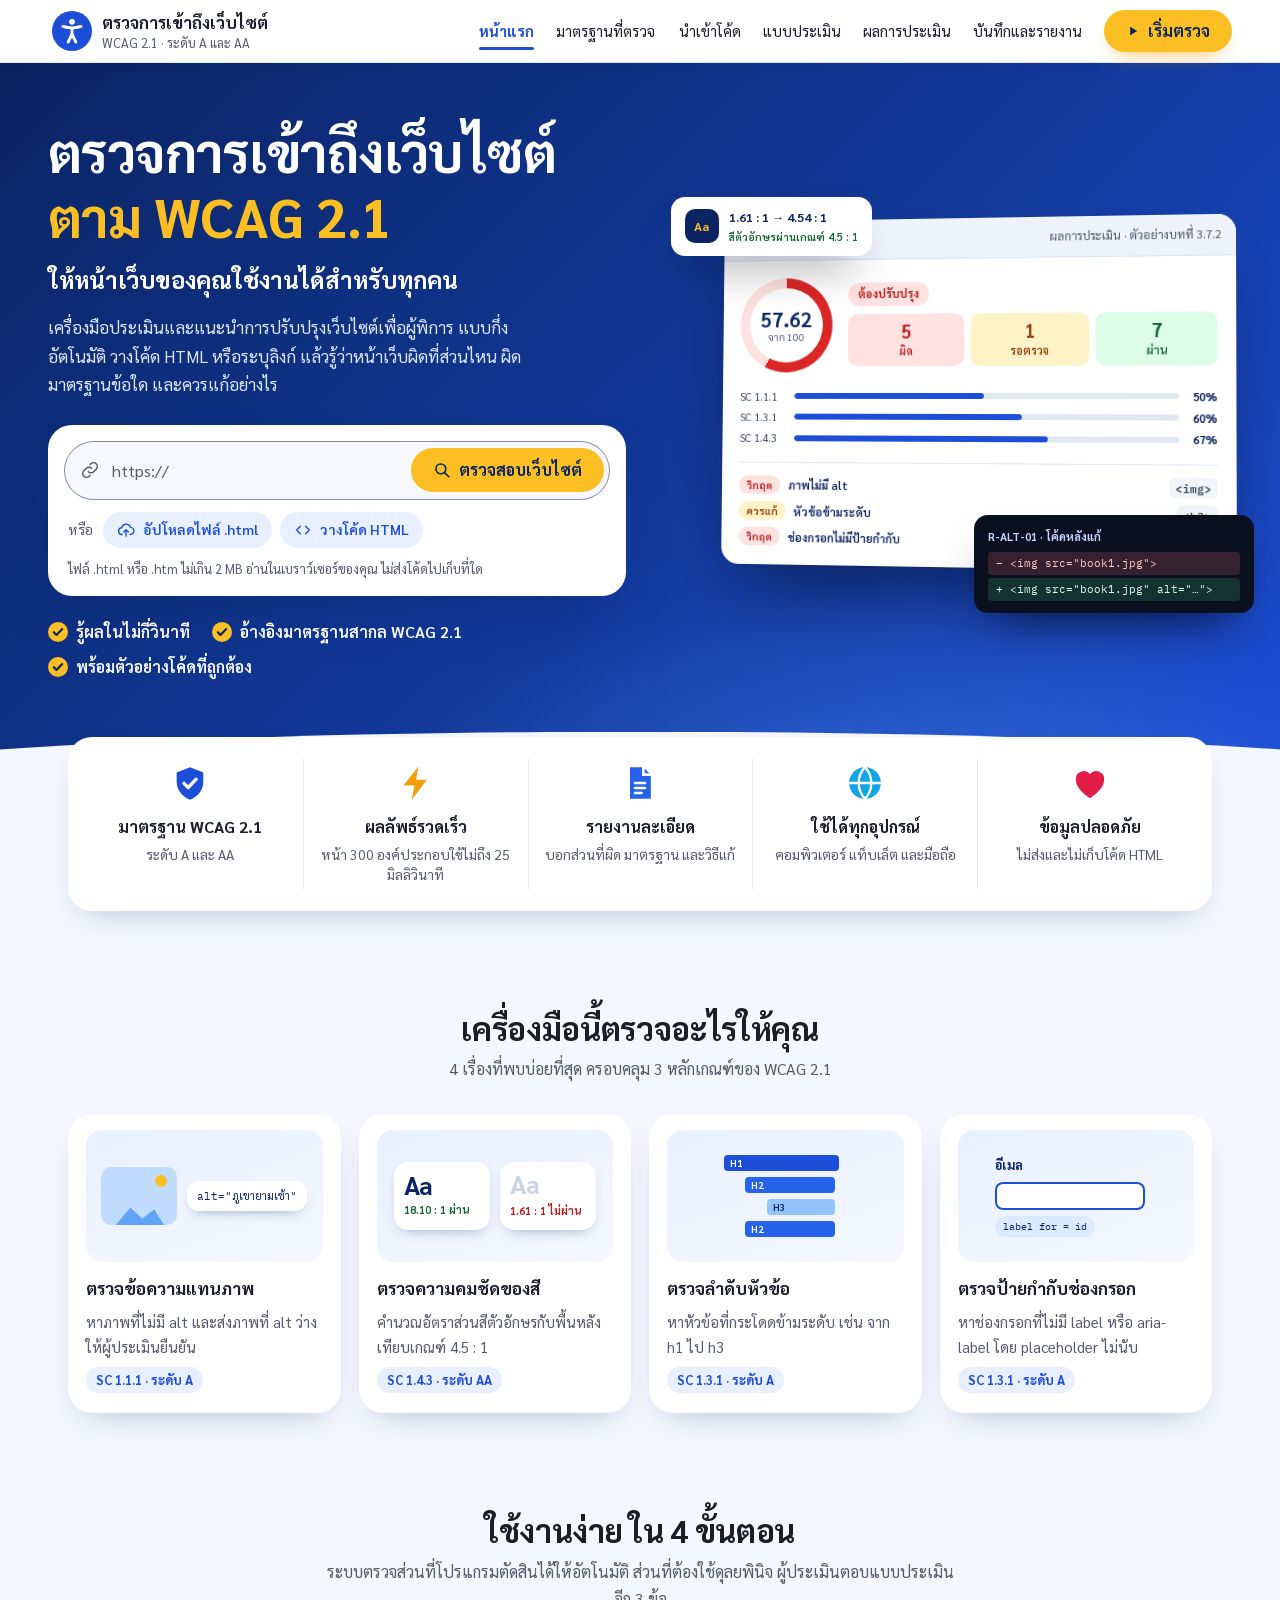
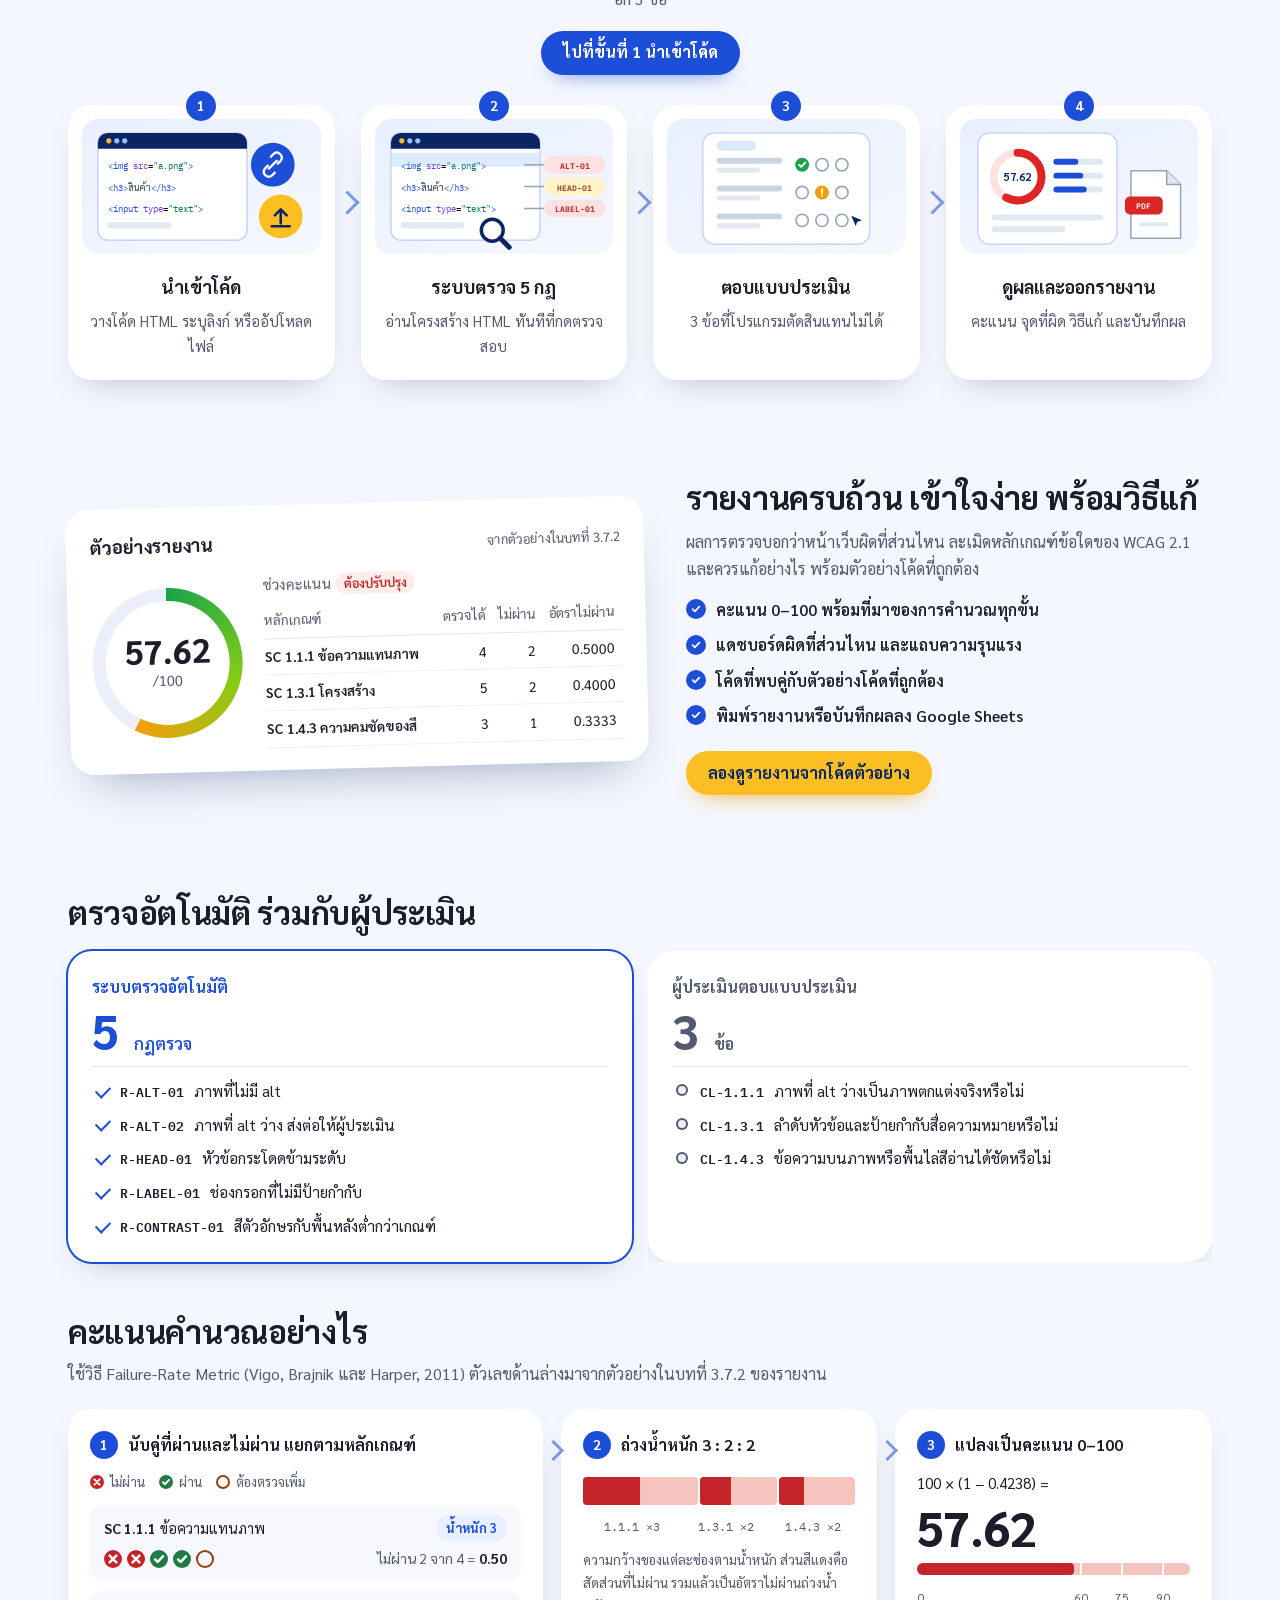
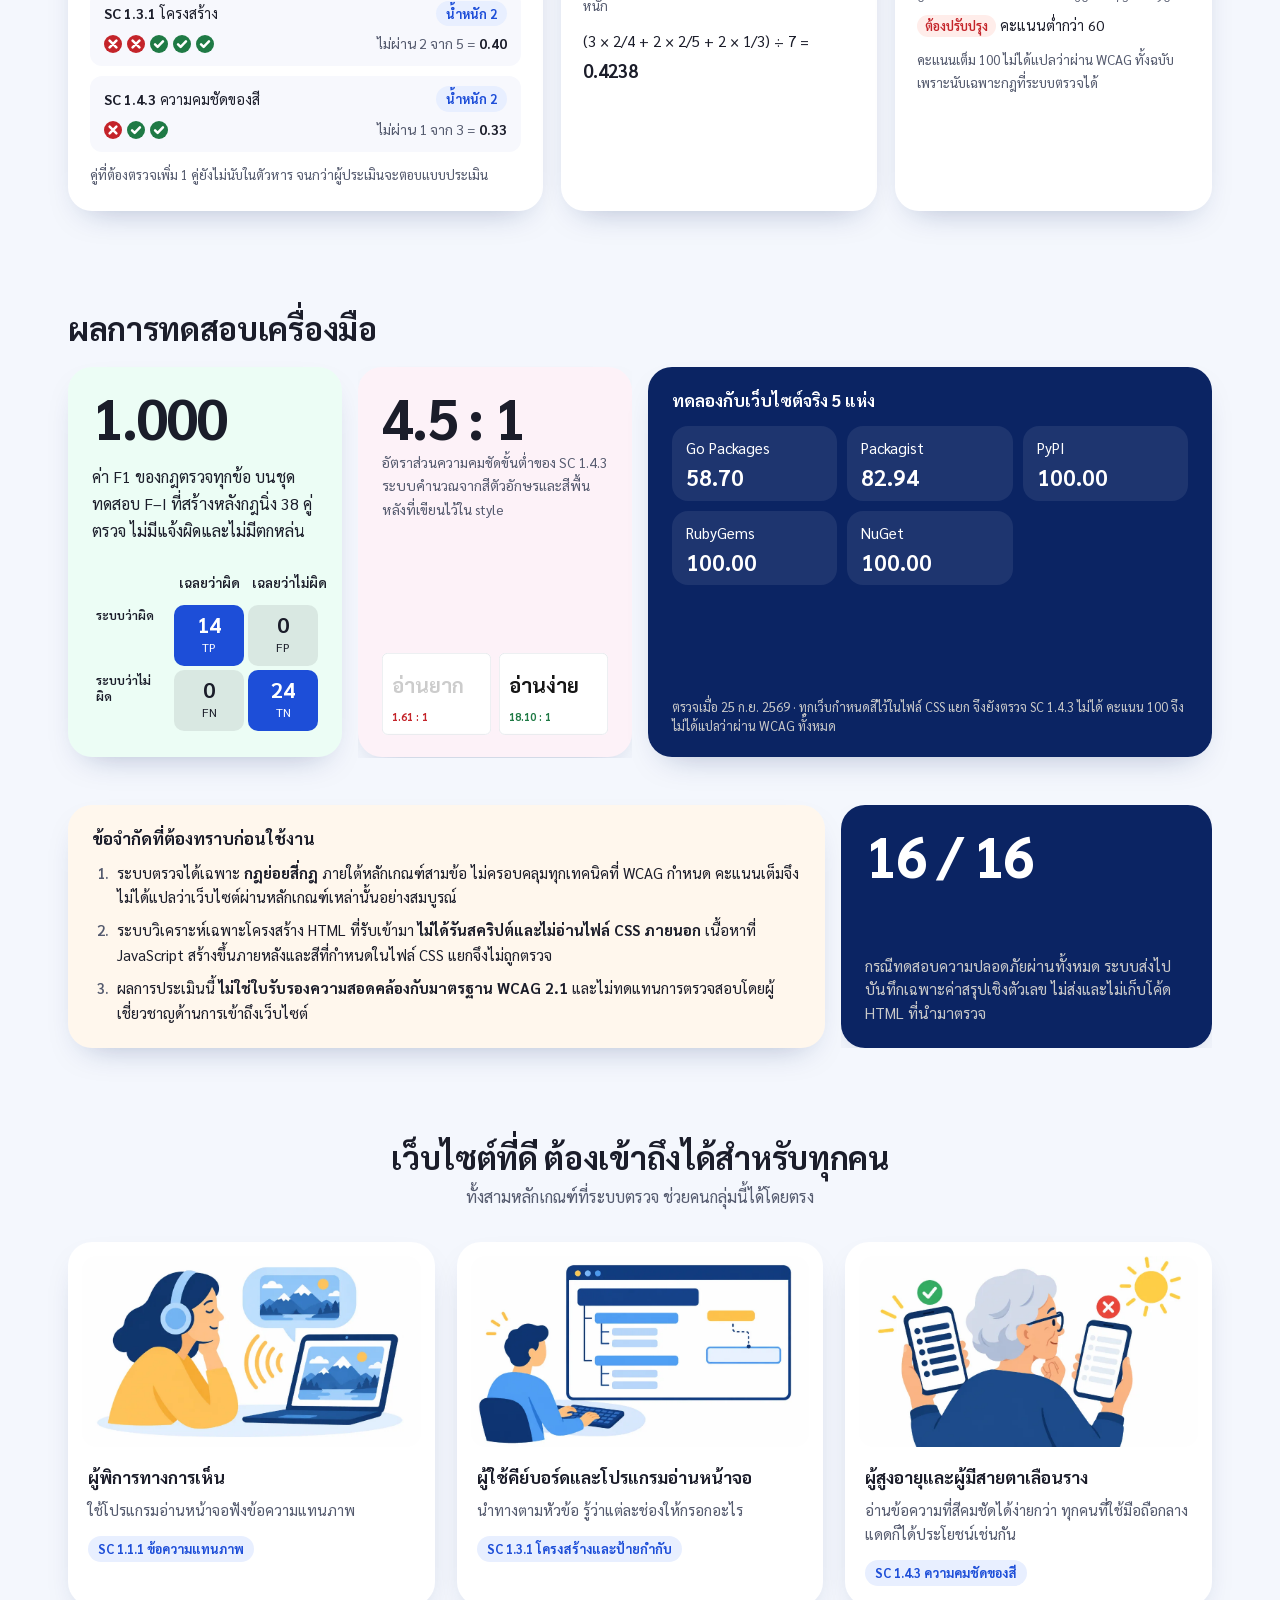
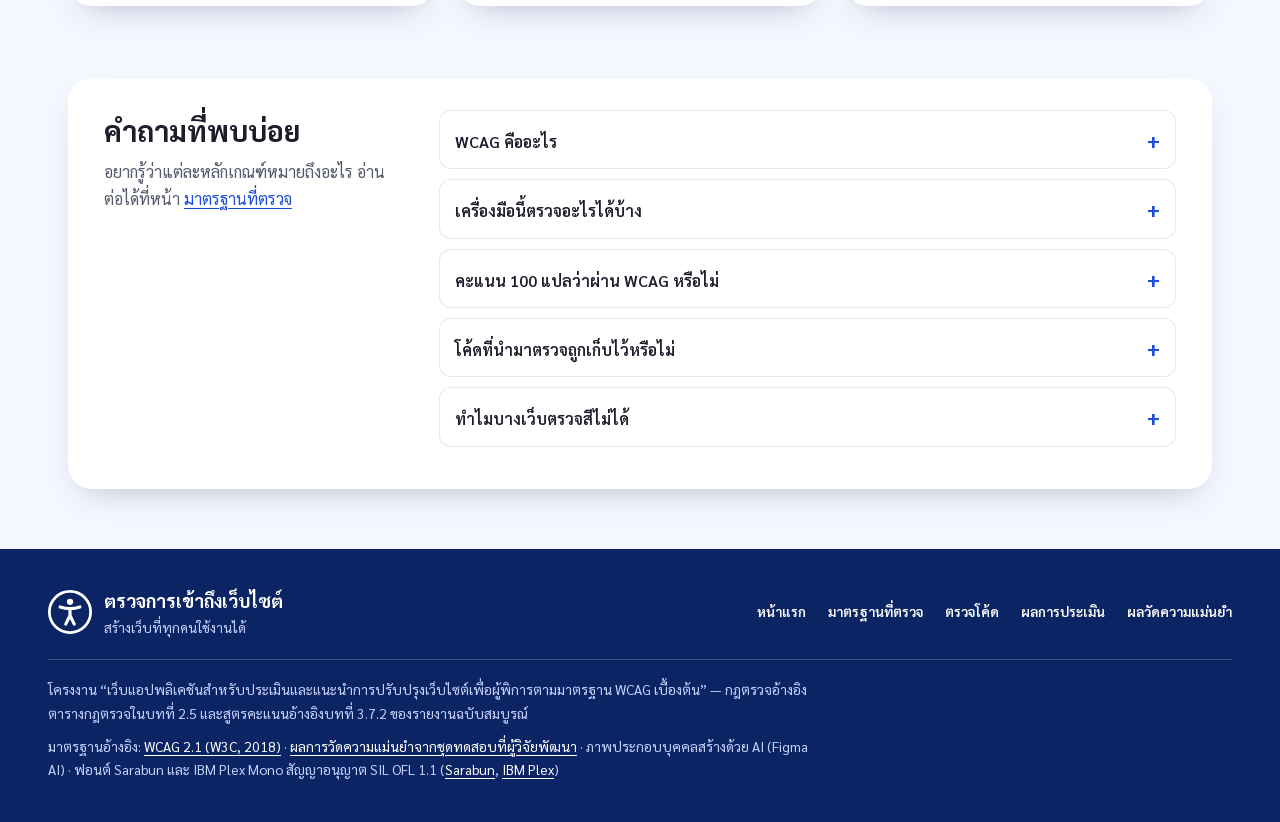
==== wcag-checker/index.html @ dc5a3c6d "ซิงก์เว็บตรวจ WCAG: หน้าแรก Premium หน้าผลแบบระบบจริง และ Design System Co-Authored-By: Claude Opus " ====
<!DOCTYPE html>
<html lang="th">
<head>
<meta charset="utf-8">
<meta name="viewport" content="width=device-width, initial-scale=1">
<title>เครื่องมือประเมินการเข้าถึงเว็บไซต์ตามมาตรฐาน WCAG เบื้องต้น</title>
<link rel="icon" href="data:image/svg+xml,%3Csvg xmlns=%22http://www.w3.org/2000/svg%22 viewBox=%220 0 32 32%22%3E%3Crect width=%2232%22 height=%2232%22 rx=%227%22 fill=%22%231d5fbf%22/%3E%3Cpath d=%22M9 16.5l4.5 4.5L23 11%22 fill=%22none%22 stroke=%22%23ffffff%22 stroke-width=%223.2%22 stroke-linecap=%22round%22 stroke-linejoin=%22round%22/%3E%3C/svg%3E">
<meta name="description" content="เว็บแอปพลิเคชันสำหรับประเมินและแนะนำการปรับปรุงเว็บไซต์เพื่อผู้พิการตามมาตรฐาน WCAG เบื้องต้น แบบกึ่งอัตโนมัติ">
<link rel="preload" href="./fonts/sarabun-thai-400.woff2" as="font" type="font/woff2" crossorigin>
<link rel="preload" href="./fonts/sarabun-thai-700.woff2" as="font" type="font/woff2" crossorigin>
<style>
  /* ============================================================
     ฟอนต์ Sarabun พัฒนาจาก TH Sarabun New ฟอนต์ที่หน่วยงานราชการไทยใช้กับเอกสารทางการ
     จึงเข้ากับเครื่องมือตรวจมาตรฐาน และตรงกับเอกสารโครงงาน (สัญญาอนุญาต SIL OFL 1.1 ดู fonts/OFL-Sarabun.txt)
     โค้ดใช้ IBM Plex Mono (fonts/OFL-IBM-Plex.txt) ทุกไฟล์เก็บในโครงงานเอง ไม่โหลดจากบริการภายนอก
     ============================================================ */
  @font-face { font-family:"Sarabun"; font-weight:400; font-display:swap; src:url(./fonts/sarabun-thai-400.woff2) format("woff2"); unicode-range:U+02D7,U+0303,U+0331,U+0E01-0E5B,U+200C-200D,U+25CC; }
  @font-face { font-family:"Sarabun"; font-weight:400; font-display:swap; src:url(./fonts/sarabun-latin-400.woff2) format("woff2"); unicode-range:U+0000-00FF,U+0131,U+0152-0153,U+02BB-02BC,U+02C6,U+02DA,U+02DC,U+0304,U+0308,U+0329,U+2000-206F,U+20AC,U+2122,U+2191,U+2193,U+2212,U+2215,U+FEFF,U+FFFD; }
  @font-face { font-family:"Sarabun"; font-weight:600; font-display:swap; src:url(./fonts/sarabun-thai-600.woff2) format("woff2"); unicode-range:U+02D7,U+0303,U+0331,U+0E01-0E5B,U+200C-200D,U+25CC; }
  @font-face { font-family:"Sarabun"; font-weight:600; font-display:swap; src:url(./fonts/sarabun-latin-600.woff2) format("woff2"); unicode-range:U+0000-00FF,U+0131,U+0152-0153,U+02BB-02BC,U+02C6,U+02DA,U+02DC,U+0304,U+0308,U+0329,U+2000-206F,U+20AC,U+2122,U+2191,U+2193,U+2212,U+2215,U+FEFF,U+FFFD; }
  @font-face { font-family:"Sarabun"; font-weight:700; font-display:swap; src:url(./fonts/sarabun-thai-700.woff2) format("woff2"); unicode-range:U+02D7,U+0303,U+0331,U+0E01-0E5B,U+200C-200D,U+25CC; }
  @font-face { font-family:"Sarabun"; font-weight:700; font-display:swap; src:url(./fonts/sarabun-latin-700.woff2) format("woff2"); unicode-range:U+0000-00FF,U+0131,U+0152-0153,U+02BB-02BC,U+02C6,U+02DA,U+02DC,U+0304,U+0308,U+0329,U+2000-206F,U+20AC,U+2122,U+2191,U+2193,U+2212,U+2215,U+FEFF,U+FFFD; }
  @font-face { font-family:"Plex Mono"; font-weight:400; font-display:swap; src:url(./fonts/plex-mono-latin-400.woff2) format("woff2"); }
  @font-face { font-family:"Plex Mono"; font-weight:600 700; font-display:swap; src:url(./fonts/plex-mono-latin-600.woff2) format("woff2"); }

  /* ============================================================
     สไตล์ achromatic-ledger (จากสกิล design-taste-frontend, seed 414134130)
     กรอบหน้าไม่มีสี สีอยู่ที่ข้อมูลและสถานะเท่านั้น สีน้ำเงิน #1d5fbf ใช้กับข้อมูลหลัก (ตำแหน่งคะแนน) และลิงก์
     พื้นเทาฟ้าแบบสมุดบัญชี การ์ดขาวเส้นขอบบาง ไม่มีเงา ไม่มีไล่สี มุมการ์ด 8 px ปุ่ม 6 px
     ข้อความทุกคู่ผ่าน 4.5:1 และเส้นขอบช่องกรอกผ่าน 3:1 ตาม WCAG 1.4.11 (เข้มกว่าค่าแนะนำของสกิลโดยตั้งใจ)
     ============================================================ */
  :root {
    color-scheme: light;
    --ground:#f2f4f7;  --page:#ffffff;  --paper-2:#f6f7f9;  --paper-3:#e7eaee;
    --rule:#dfe3e8;  --rule-2:#eef0f3;  --control:#8a919c;
    --ink:#0a0a0a;  --ink-2:#555d6a;  --muted:#555d6a;
    --link:#1d5fbf;  --hue:#1d5fbf;
    --btn:#141414;  --btn-ink:#ffffff;  --btn-hover:#363636;
    --btn2:#e5e5e5;  --btn2-hover:#d6d6d6;
    --mark:#ffc845;  --mark-ink:#0a0a0a;
    --il-a:#2b2f36;  --il-b:#7b8390;  --il-c:#dde1e7;  --il-d:#f1f3f6;

    --good:#1f7a45;  --good-bg:#e3f6ea;  --good-line:#b9dfc6;
    --ok:#1d5fbf;    --ok-bg:#eaf1fb;    --ok-line:#c4d6f2;
    --warn:#92400e;  --warn-bg:#fffbeb;  --warn-line:#fde68a;
    --bad:#c4242a;   --bad-bg:#ffedea;   --bad-line:#f6c4bf;

    --radius:10px;  --radius-c:6px;  --gap:12px;
    --f-body:"Sarabun","TH Sarabun New","Noto Sans Thai",Tahoma,sans-serif;
    --f-head:"Sarabun","TH Sarabun New","Noto Sans Thai",Tahoma,sans-serif;
    --f-mono:"Plex Mono",ui-monospace,SFMono-Regular,Menlo,Consolas,"Sarabun",monospace;
  }
  @media (prefers-color-scheme: dark) {
    :root:not([data-theme="light"]) {
      color-scheme: dark;
      --ground:#0a0a0a;  --page:#141414;  --paper-2:#1b1b1b;  --paper-3:#2a2a2a;
      --rule:#2a2a2a;  --rule-2:#202020;  --control:#7a7a7a;
      --ink:#f5f5f5;  --ink-2:#ababab;  --muted:#ababab;
      --link:#8db9ff;  --hue:#6ea8ff;
      --btn:#f5f5f5;  --btn-ink:#0a0a0a;  --btn-hover:#d4d4d4;
      --btn2:#2a2a2a;  --btn2-hover:#363636;
      --il-a:#d9dce1;  --il-b:#8a919c;  --il-c:#33373d;  --il-d:#1f2226;
      --good:#6fd39a;  --good-bg:#12271b;  --good-line:#2a5a3b;
      --ok:#8db9ff;    --ok-bg:#15233a;    --ok-line:#2f4a75;
      --warn:#f0bf66;  --warn-bg:#2a2110;  --warn-line:#5c4820;
      --bad:#ff8a80;   --bad-bg:#2c1714;   --bad-line:#62302b;
    }
  }
  :root[data-theme="dark"] {
    color-scheme: dark;
    --ground:#0a0a0a;  --page:#141414;  --paper-2:#1b1b1b;  --paper-3:#2a2a2a;
    --rule:#2a2a2a;  --rule-2:#202020;  --control:#7a7a7a;
    --ink:#f5f5f5;  --ink-2:#ababab;  --muted:#ababab;
    --link:#8db9ff;  --hue:#6ea8ff;
    --btn:#f5f5f5;  --btn-ink:#0a0a0a;  --btn-hover:#d4d4d4;
    --btn2:#2a2a2a;  --btn2-hover:#363636;
    --il-a:#d9dce1;  --il-b:#8a919c;  --il-c:#33373d;  --il-d:#1f2226;
    --good:#6fd39a;  --good-bg:#12271b;  --good-line:#2a5a3b;
    --ok:#8db9ff;    --ok-bg:#15233a;    --ok-line:#2f4a75;
    --warn:#f0bf66;  --warn-bg:#2a2110;  --warn-line:#5c4820;
    --bad:#ff8a80;   --bad-bg:#2c1714;   --bad-line:#62302b;
  }

  * { box-sizing:border-box; }
  html { -webkit-text-size-adjust:100%; scroll-behavior:smooth; }
  @media (prefers-reduced-motion:reduce) {
    html { scroll-behavior:auto; }
    *, *::before, *::after { animation-duration:.01ms !important; animation-iteration-count:1 !important; transition-duration:.01ms !important; }
  }
  /* อักษรไทย Sarabun ตัวเล็กกว่าอักษรละตินขนาดเดียวกัน เนื้อความจึงใช้ 16 px ไม่ใช่ 14 px แบบแอปทั่วไป */
  body { margin:0; background:var(--ground); color:var(--ink); font-family:var(--f-body); font-size:16px; line-height:1.7; -webkit-font-smoothing:antialiased; }
  h1, h2, h3, h4, legend, button { font-family:var(--f-head); }
  code, pre, kbd, .rule-id { font-family:var(--f-mono); }
  .num, .score-num, .figures dd, .part-num, td.num { font-variant-numeric:tabular-nums; }
  a { color:var(--link); text-underline-offset:3px; text-decoration-thickness:1px; }
  a:hover { text-decoration-thickness:2px; }
  :focus-visible { outline:3px solid var(--ink); outline-offset:2px; box-shadow:0 0 0 7px var(--mark); }
  [tabindex="-1"]:focus { outline:none; box-shadow:none; }
  .skip-link { position:absolute; left:-9999px; top:0; z-index:20; background:var(--mark); color:var(--mark-ink); padding:10px 18px; font-weight:700; }
  .skip-link:focus { left:0; }
  .sr-only { position:absolute; width:1px; height:1px; padding:0; margin:-1px; overflow:hidden; clip:rect(0 0 0 0); white-space:nowrap; border:0; }
  .nw { white-space:nowrap; }
  p { margin:0 0 10px; }

  /* ---------- โครงแอป: แถบข้าง 256 px บนพื้นเดียวกับหน้า + พื้นที่ทำงานกว้างตามจอ ----------
     ช่องว่างเดียวทั้งหน้า 12 px ระหว่างการ์ด และ 40 px ระหว่างกลุ่มใหญ่ */
  .app { display:grid; grid-template-columns:256px minmax(0, 1fr); min-height:100vh; }
  .sidebar { position:sticky; top:0; align-self:start; height:100vh; overflow:auto; padding:24px 16px 24px 20px; display:flex; flex-direction:column; gap:28px; border-right:1px solid var(--rule); }
  .brand { display:flex; gap:10px; align-items:center; padding:0 4px; color:var(--ink); }
  .brand svg { width:30px; height:30px; flex:0 0 auto; }
  .brand-name { font-family:var(--f-head); font-weight:700; font-size:.95rem; line-height:1.35; }
  .brand-name small { display:block; font-weight:400; font-size:.8rem; color:var(--ink-2); }
  .rail-title { margin:0 0 6px; padding:0 8px; font-size:.82rem; color:var(--ink-2); }
  .steps, .steps ol, .side-links ul { list-style:none; margin:0; padding:0; }
  .steps a, .steps .pending, .side-links a { display:flex; gap:10px; align-items:baseline; min-height:34px; padding:6px 8px; border-radius:var(--radius-c); color:var(--ink); text-decoration:none; font-size:.94rem; line-height:1.45; }
  .steps a:hover, .side-links a:hover { background:var(--paper-3); }
  .steps .n { flex:0 0 1.1em; color:var(--ink-2); font-variant-numeric:tabular-nums; }
  .steps a[aria-current="location"] { background:var(--paper-3); font-weight:600; }
  .steps a[aria-current="location"] .n { color:var(--ink); }
  .steps .pending { color:var(--ink-2); }
  .steps .pending small { font-size:.8rem; }
  .steps .sub { padding:0 0 6px 28px; }
  .steps .sub a { min-height:28px; padding:3px 8px; font-size:.86rem; color:var(--ink-2); }
  .steps .sub a:hover { color:var(--ink); }
  .steps .cnt { margin-left:auto; font-variant-numeric:tabular-nums; }
  .steps .cnt.bad { color:var(--bad); font-weight:600; }
  .side-links { margin-top:auto; }

  .canvas { min-width:0; padding:32px clamp(16px, 3vw, 40px) 0; }
  .canvas > * { max-width:1160px; }

  /* ---------- หัวหน้า: ชื่อเครื่องมือ + แผนผัง 4 ส่วนที่ตรวจ ---------- */
  .top { display:grid; grid-template-columns:minmax(0, 1.25fr) minmax(0, 1fr); gap:24px 40px; align-items:start; }
  .top h1 { margin:0 0 10px; font-size:clamp(1.5rem, 1.2rem + 1vw, 2rem); line-height:1.3; font-weight:700; letter-spacing:-.01em; }
  .intro-lead { margin:0; font-size:1.02rem; color:var(--ink); max-width:60ch; }
  .intro-cta { margin:20px 0 0; display:flex; flex-wrap:wrap; gap:10px; align-items:center; }
  .btn-link, .btn-ghost { display:inline-flex; align-items:center; min-height:40px; padding:8px 18px; border-radius:var(--radius-c); font-family:var(--f-head); font-weight:600; font-size:.98rem; text-decoration:none; line-height:1.4; }
  .btn-link { background:var(--btn); color:var(--btn-ink); }
  .btn-link:hover { background:var(--btn-hover); }
  .btn-ghost { background:var(--btn2); color:var(--ink); }
  .btn-ghost:hover { background:var(--btn2-hover); }
  .hero-fig { margin:0; padding:16px; background:var(--page); border:1px solid var(--rule); border-radius:var(--radius); }
  .hero-svg { display:block; width:100%; height:auto; }
  .hero-fig figcaption { display:flex; flex-wrap:wrap; gap:4px 14px; margin-top:10px; font-size:.86rem; color:var(--ink-2); }
  .hc { display:inline-flex; align-items:center; gap:6px; color:var(--ink); }
  .hc b { display:inline-grid; place-items:center; width:20px; height:20px; border-radius:50%; background:var(--il-a); color:var(--page); font-size:.72rem; }
  .spec { grid-column:1 / -1; display:grid; grid-template-columns:repeat(4, minmax(0, 1fr)); margin:0; padding:0; list-style:none; background:var(--page); border:1px solid var(--rule); border-radius:var(--radius); }
  .spec > li { padding:12px 18px; }
  .spec > li + li { border-left:1px solid var(--rule); }
  .spec-k { display:block; font-size:.84rem; color:var(--ink-2); }
  .spec-v { display:block; font-weight:600; line-height:1.45; }

  .limits { margin-top:40px; background:var(--page); border:1px solid var(--rule); border-radius:var(--radius); padding:18px 22px 20px; }
  .limits h2 { font-size:1.05rem; margin:0 0 10px; display:flex; align-items:center; gap:8px; }
  .limits h2 svg { width:18px; height:18px; flex:0 0 auto; fill:none; stroke:var(--warn); stroke-width:2; stroke-linecap:round; }
  .limits ol { margin:0; padding:0 0 0 1.3em; display:grid; grid-template-columns:repeat(3, minmax(0, 1fr)); gap:10px 32px; }
  .limits li { font-size:.94rem; line-height:1.65; padding-left:4px; }
  .limits li::marker { color:var(--ink-2); font-weight:600; }

  /* ---------- มาตรฐานที่ตรวจ ---------- */
  .standards { margin-top:40px; }
  .standards > .sec-head { margin-bottom:16px; }
  .std-cards { display:grid; grid-template-columns:repeat(3, minmax(0, 1fr)); gap:var(--gap); }
  .std-card { display:flex; flex-direction:column; gap:8px; padding:16px 18px 18px; background:var(--page); border:1px solid var(--rule); border-radius:var(--radius); scroll-margin-top:20px; }
  .std-card:target { outline:3px solid var(--mark); outline-offset:2px; }
  .std-ill { background:var(--il-d); border-radius:var(--radius-c); padding:12px; margin-bottom:4px; }
  .std-ill svg, .std-ill img { display:block; width:100%; height:auto; }
  .std-tagline { margin:0; font-size:.84rem; color:var(--ink-2); }
  .std-tagline .rule-id { margin-right:6px; color:var(--ink); }
  .std-card h3 { margin:0; font-size:1.15rem; line-height:1.4; }
  .std-card h3 .en { display:block; font-size:.88rem; font-weight:400; color:var(--ink-2); }
  .std-def { margin:0; font-size:.94rem; }
  .std-def dt { font-weight:600; margin-top:8px; }
  .std-def dd { margin:2px 0 0; }
  .std-def ul { margin:4px 0 0; padding-left:1.1em; }
  .std-def li + li { margin-top:4px; }
  .std-more { margin:auto 0 0; padding-top:6px; font-size:.9rem; }

  /* ---------- ขั้นตอนการประเมิน ---------- */
  main { margin-top:40px; }
  main > section { background:var(--page); border:1px solid var(--rule); border-radius:var(--radius); padding:24px clamp(16px, 2.4vw, 28px) 28px; margin-bottom:var(--gap); scroll-margin-top:16px; }
  .sec-head { margin-bottom:18px; }
  h2 { font-size:1.3rem; line-height:1.4; margin:0; font-weight:700; }
  h3 { font-size:1.08rem; line-height:1.45; margin:32px 0 10px; font-weight:700; scroll-margin-top:16px; }
  h4 { font-size:1rem; line-height:1.45; margin:24px 0 8px; font-weight:600; scroll-margin-top:16px; }
  .lead { color:var(--ink-2); margin:6px 0 0; max-width:75ch; }

  .note { padding:10px 14px; margin:16px 0; font-size:.93rem; background:var(--paper-2); border:1px solid var(--rule); border-radius:var(--radius-c); }
  .note p:last-child { margin-bottom:0; }
  .note.info { background:var(--ok-bg); border-color:var(--ok-line); }
  .note.warn { background:var(--warn-bg); border-color:var(--warn-line); }
  .note.bad  { background:var(--bad-bg);  border-color:var(--bad-line); }
  .note.good { background:var(--good-bg); border-color:var(--good-line); }

  label { font-weight:600; }
  .field { margin:16px 0 0; }
  .field > label { display:block; margin-bottom:6px; }
  .hint { display:block; font-weight:400; color:var(--ink-2); font-size:.9rem; margin:0 0 10px; }
  textarea, input[type="text"], input[type="url"] {
    width:100%; padding:10px 12px; border:1px solid var(--control); border-radius:var(--radius-c);
    font-family:var(--f-mono); font-size:.86rem; line-height:1.7; color:var(--ink); background:var(--page);
  }
  textarea { min-height:240px; resize:vertical; display:block; }
  textarea:focus, input[type="text"]:focus, input[type="url"]:focus { border-color:var(--ink); }
  ::placeholder { color:var(--ink-2); opacity:1; }

  button { font:inherit; font-family:var(--f-head); font-weight:600; cursor:pointer; min-height:36px; border-radius:var(--radius-c); padding:6px 16px; line-height:1.4; border:0; background:var(--btn); color:var(--btn-ink); }
  button:hover { background:var(--btn-hover); }
  button.primary { min-height:42px; padding:8px 22px; font-size:1.02rem; }
  button.secondary { background:var(--btn2); color:var(--ink); }
  button.secondary:hover { background:var(--btn2-hover); }
  button.small { min-height:32px; padding:4px 12px; font-size:.86rem; }
  button:active { transform:translateY(1px); }
  button[disabled] { opacity:.55; cursor:not-allowed; transform:none; }
  .actions { display:flex; gap:10px 12px; flex-wrap:wrap; align-items:center; margin-top:18px; }
  .kbd-hint { color:var(--ink-2); font-size:.86rem; }
  kbd { font-size:.8rem; border:1px solid var(--control); border-bottom-width:2px; padding:0 5px; border-radius:4px; background:var(--page); }

  /* แท็บขีดเส้นใต้ บนเส้นเต็มความกว้าง */
  .modes { border:0; margin:0; padding:0; display:flex; gap:4px; border-bottom:1px solid var(--rule); }
  .mode-opt { position:relative; }
  .mode-opt input { position:absolute; opacity:0; inset:0; width:100%; height:100%; margin:0; cursor:pointer; }
  .mode-opt label { display:block; padding:8px 14px 9px; font-weight:600; color:var(--ink-2); border-bottom:2px solid transparent; margin-bottom:-1px; cursor:pointer; white-space:nowrap; }
  .mode-opt label:hover { color:var(--ink); }
  .mode-opt input:checked + label { color:var(--ink); border-bottom-color:var(--ink); }
  .mode-opt input:focus-visible + label { outline:3px solid var(--ink); outline-offset:-3px; box-shadow:inset 0 0 0 6px var(--mark); }
  .snippet-bar { display:flex; justify-content:space-between; align-items:center; gap:8px 16px; flex-wrap:wrap; margin-bottom:6px; }
  .samples { display:flex; gap:8px; flex-wrap:wrap; align-items:center; font-size:.86rem; color:var(--ink-2); }

  /* ---------- แบบประเมิน ---------- */
  .q { border:0; margin:0; padding:18px 0 20px; border-top:1px solid var(--rule-2); }
  .q:first-child { border-top:0; padding-top:0; }
  .q legend { float:left; width:100%; padding:0; margin:0 0 4px; font-weight:600; font-size:1.02rem; line-height:1.55; }
  .q legend + * { clear:both; }
  .q-meta { display:flex; gap:10px; align-items:baseline; margin-bottom:2px; font-size:.84rem; color:var(--ink-2); }
  .q-meta .rule-id { color:var(--ink); }
  .q .hint { margin-bottom:12px; max-width:80ch; }
  .answers { display:grid; grid-template-columns:repeat(auto-fit, minmax(190px, 1fr)); gap:8px; }
  .answers label { display:flex; gap:10px; align-items:flex-start; cursor:pointer; font-weight:400; font-size:.92rem; padding:10px 12px; border:1px solid var(--rule); border-radius:var(--radius-c); background:var(--page); }
  .answers label:hover { border-color:var(--control); }
  .answers label:has(input:checked) { border-color:var(--ink); box-shadow:inset 0 0 0 1px var(--ink); background:var(--paper-2); }
  .answers input { width:1.1em; height:1.1em; accent-color:var(--ink); flex:0 0 auto; margin:.3em 0 0; }
  .lvtext { display:flex; flex-direction:column; gap:2px; }
  .lvtext b { font-weight:600; }
  .lvtext b::before { content:""; display:inline-block; width:8px; height:8px; border-radius:50%; margin-right:7px; vertical-align:1px; background:var(--control); }
  .lv-pass b::before { background:var(--good); }
  .lv-improve b::before { background:var(--warn); }
  .lv-fail b::before { background:var(--bad); }
  .lv-skip b::before { content:none; }
  .lvhint { font-size:.82rem; color:var(--ink-2); line-height:1.5; }

  /* ---------- คะแนน: ตัวเลขคำตอบนำ ตำแหน่งบนแถบช่วงคะแนนเป็นสีน้ำเงินเพียงจุดเดียว ---------- */
  .score { display:grid; grid-template-columns:minmax(0, 1fr) minmax(0, 1.3fr); gap:16px 40px; padding:4px 0 0; }
  .score-label { margin:0; color:var(--ink-2); font-size:.9rem; }
  .score-num { margin:2px 0 6px; display:flex; align-items:baseline; gap:8px; line-height:1.1; }
  .score-num b { font-size:2.5rem; font-weight:700; letter-spacing:-.02em; }
  .score-num span { font-size:1rem; color:var(--ink-2); }
  .score-band { margin:0; font-size:.94rem; }
  .scale-wrap { align-self:center; }
  .scale-cap { margin:0 0 8px; font-size:.84rem; color:var(--ink-2); }
  .scale { position:relative; display:flex; height:10px; }
  .scale .seg { position:relative; height:100%; background:var(--paper-3); border-right:2px solid var(--page); }
  .scale .seg:first-of-type { border-radius:5px 0 0 5px; }
  .scale .seg:last-of-type { border-right:0; border-radius:0 5px 5px 0; }
  .scale .seg.on.bad  { background:var(--bad-line); }
  .scale .seg.on.warn { background:var(--warn-line); }
  .scale .seg.on.ok   { background:var(--ok-line); }
  .scale .seg.on.good { background:var(--good-line); }
  .scale .marker { position:absolute; top:-7px; bottom:-7px; width:4px; margin-left:-2px; border-radius:2px; background:var(--hue); }
  .scale-names, .scale-ticks { position:relative; display:flex; font-size:.78rem; color:var(--ink-2); }
  .scale-names span { padding:8px 6px 0 0; line-height:1.35; }
  .scale-names span.on { color:var(--ink); font-weight:600; }
  .scale-ticks { height:1.3em; margin-top:2px; }
  .scale-ticks span { position:absolute; transform:translateX(-50%); }
  .scale-ticks span:first-child { transform:none; }
  .scale-ticks span:last-child { transform:translateX(-100%); }
  .figures { grid-column:1 / -1; display:grid; grid-template-columns:repeat(3, minmax(0, 1fr)); margin:4px 0 0; border:1px solid var(--rule); border-radius:var(--radius); }
  .figures > div { padding:10px 16px; }
  .figures > div + div { border-left:1px solid var(--rule); }
  .figures dt { font-size:.86rem; color:var(--ink-2); }
  .figures dd { margin:0; font-size:1.5rem; font-weight:600; line-height:1.35; }
  .figures dd.bad { color:var(--bad); }
  .score-src { grid-column:1 / -1; margin:0; font-size:.82rem; color:var(--ink-2); }

  .tag, .badge { display:inline-block; flex:none; padding:0 8px; font-family:var(--f-head); font-size:.8rem; font-weight:600; line-height:1.7; border-radius:999px; white-space:nowrap; vertical-align:baseline; }
  .tag.good, .badge.good { color:var(--good); background:var(--good-bg); }
  .tag.ok,   .badge.ok   { color:var(--ok);   background:var(--ok-bg); }
  .tag.warn, .badge.warn { color:var(--warn); background:var(--warn-bg); }
  .tag.bad,  .badge.bad  { color:var(--bad);  background:var(--bad-bg); }
  .tag.none, .badge.none { color:var(--ink-2); background:var(--paper-3); }

  /* ---------- แดชบอร์ด 4 ส่วน: การ์ดเท่ากัน ไอคอนเส้นสีเทาหน้าชื่อ ไม่มีกรอบสี ---------- */
  .dash h3 { margin-top:32px; }
  .dash-lead { font-size:1rem; margin:0 0 12px; max-width:75ch; }
  .part-grid { display:grid; grid-template-columns:repeat(4, minmax(0, 1fr)); gap:var(--gap); }
  .part { display:flex; flex-direction:column; gap:6px; padding:14px 16px; color:var(--ink); text-decoration:none; background:var(--page); border:1px solid var(--rule); border-radius:var(--radius); }
  a.part:hover { border-color:var(--control); }
  .part-top { display:flex; justify-content:space-between; align-items:center; gap:6px; flex-wrap:wrap; }
  .part-name { font-weight:600; display:inline-flex; align-items:center; gap:8px; }
  .part-ico { width:18px; height:18px; flex:0 0 auto; fill:none; stroke:var(--ink-2); stroke-width:1.6; stroke-linejoin:round; stroke-linecap:round; }
  .part-num { font-size:1.75rem; font-weight:600; line-height:1.2; }
  .part.bad .part-num { color:var(--bad); }
  .part-num small { font-size:.82rem; font-weight:400; color:var(--ink-2); margin-left:6px; font-family:var(--f-body); }
  .part-meta, .part-std { font-size:.84rem; color:var(--ink-2); line-height:1.55; }
  .part-go { margin-top:auto; padding-top:4px; font-size:.88rem; font-weight:600; color:var(--link); text-decoration:underline; text-underline-offset:3px; }

  .bar { display:flex; height:6px; background:var(--paper-3); border-radius:3px; overflow:hidden; }
  .bar span { display:block; height:100%; }
  .bar .b-pass { background:var(--good); }
  .bar .b-fail { background:var(--bad); }
  .bar .b-rev  { background:var(--warn); }
  .bar .b-na   { background:var(--control); opacity:.45; }
  .legend { display:flex; gap:4px 16px; flex-wrap:wrap; margin-top:8px; font-size:.8rem; color:var(--ink-2); }
  .legend i { display:inline-block; width:8px; height:8px; border-radius:50%; margin-right:6px; }
  .coverage { margin:10px 0 4px; }
  .cov { padding:12px 0; border-bottom:1px solid var(--rule-2); }
  .cov:first-child { padding-top:0; }
  .cov-head { display:flex; justify-content:space-between; align-items:baseline; gap:4px 16px; flex-wrap:wrap; margin-bottom:8px; }
  .cov-head strong { font-weight:600; }
  .cov-head .sc-name { color:var(--ink-2); font-weight:400; font-size:.9rem; }
  .cov-nums { font-size:.85rem; color:var(--ink-2); font-variant-numeric:tabular-nums; }
  .cov.empty .cov-nums { color:var(--warn); font-weight:600; }

  table { border-collapse:collapse; width:100%; font-size:.92rem; }
  caption { text-align:left; padding:0 0 8px; color:var(--ink-2); font-size:.86rem; }
  th, td { border-bottom:1px solid var(--rule-2); padding:10px 12px 10px 0; text-align:left; vertical-align:top; }
  th + th, td + td, th + td { padding-left:12px; }
  thead th { font-weight:400; font-size:.84rem; color:var(--ink-2); border-bottom:1px solid var(--rule); white-space:nowrap; }
  tbody th { font-weight:600; }
  tfoot th, tfoot td { font-weight:600; border-bottom:0; border-top:1px solid var(--rule); }
  td.num, th.num { text-align:right; white-space:nowrap; }
  .table-scroll { overflow-x:auto; margin:8px 0; }
  .table-scroll > table { min-width:600px; }
  .table-scroll:focus-visible { outline-offset:4px; }
  .std-table .related-row th, .std-table .related-row td { color:var(--ink-2); }

  /* ---------- จุดที่ต้องแก้: สีแดงเป็นสัญญาณจุดเดียวต่อการ์ด ---------- */
  .part-h { display:flex; flex-wrap:wrap; align-items:baseline; gap:4px 12px; margin-bottom:10px; }
  .part-h .muted { font-weight:400; }
  .issue { padding:16px 18px 18px; margin-bottom:var(--gap); background:var(--page); border:1px solid var(--rule); border-radius:var(--radius); }
  .issue-meta { display:flex; flex-wrap:wrap; gap:6px 10px; align-items:center; margin:0 0 6px; font-size:.86rem; color:var(--ink-2); }
  .sev { display:inline-block; flex:none; padding:0 9px; border-radius:999px; font-family:var(--f-head); font-weight:600; font-size:.8rem; line-height:1.7; white-space:nowrap; }
  .sev.critical   { background:var(--bad-bg);  color:var(--bad); }
  .sev.should_fix { background:var(--warn-bg); color:var(--warn); }
  .sev.advisory   { background:var(--ok-bg);   color:var(--ok); }
  .rule-id { font-size:.82rem; color:var(--ink); }
  .issue-msg { margin:0 0 14px; font-size:1.02rem; line-height:1.6; font-weight:600; }
  .codes { display:grid; grid-template-columns:repeat(2, minmax(0, 1fr)); gap:12px 20px; }
  .codes.single { grid-template-columns:minmax(0, 1fr); }
  .code-cap { margin:0 0 6px; font-size:.84rem; font-weight:600; color:var(--ink-2); }
  .code-col p { font-size:.92rem; }
  .code-col .code-cap.sub { margin-top:10px; font-weight:400; }
  code.snippet { display:block; padding:9px 12px; font-size:.83rem; line-height:1.65; margin:0 0 6px; border-radius:var(--radius-c); background:var(--paper-2); border:1px solid var(--rule-2); white-space:pre-wrap; word-break:break-all; overflow-x:auto; }
  .code-col.fix code.snippet { background:var(--good-bg); border-color:var(--good-line); }
  .where { margin:0; color:var(--ink-2); font-size:.8rem; font-family:var(--f-mono); word-break:break-all; }
  .std { display:grid; grid-template-columns:8em minmax(0, 1fr); gap:4px 14px; margin:14px 0 0; padding-top:12px; border-top:1px solid var(--rule-2); font-size:.9rem; }
  .std dt { color:var(--ink-2); }
  .std dd { margin:0; }
  .std dt.std-label { color:var(--ink); font-weight:600; }

  details { border-top:1px solid var(--rule-2); margin:0; }
  details:last-of-type { border-bottom:1px solid var(--rule-2); }
  .results-tail { margin-top:32px; }
  summary { cursor:pointer; padding:12px 0; font-weight:600; list-style:none; display:flex; gap:10px; align-items:baseline; }
  summary::-webkit-details-marker { display:none; }
  summary::before { content:"+"; width:1em; flex:0 0 auto; font-family:var(--f-mono); color:var(--ink-2); }
  details[open] > summary::before { content:"−"; }
  summary:hover { text-decoration:underline; text-underline-offset:3px; }
  details > :not(summary) { margin-left:calc(1em + 10px); }
  details[open] { padding-bottom:14px; }
  pre.source { background:var(--paper-2); border:1px solid var(--rule-2); border-radius:var(--radius-c); padding:12px 14px; margin:8px 0 0; font-size:.82rem; line-height:1.7; overflow-x:auto; max-height:540px; white-space:pre-wrap; word-break:break-word; }
  pre.source mark { padding:1px 2px; font-weight:600; color:var(--ink); }
  pre.source mark.critical   { background:var(--bad-bg);  box-shadow:inset 0 -2px 0 var(--bad); }
  pre.source mark.should_fix { background:var(--warn-bg); box-shadow:inset 0 -2px 0 var(--warn); }
  pre.source mark.advisory   { background:var(--ok-bg);   box-shadow:inset 0 -2px 0 var(--ok); }

  .muted { color:var(--ink-2); font-size:.9rem; }
  .hidden { display:none !important; }
  .status-line { margin:0; font-weight:600; font-size:.92rem; }
  .spinner { display:inline-block; width:1em; height:1em; border:2px solid var(--rule); border-top-color:var(--ink); border-radius:50%; animation:spin .8s linear infinite; vertical-align:-2px; margin-right:7px; }
  @keyframes spin { to { transform:rotate(360deg); } }

  footer.site { margin-top:40px; padding:20px 0 36px; border-top:1px solid var(--rule); color:var(--ink-2); font-size:.86rem; }
  footer.site p { max-width:95ch; }

  /* ---------- ภาพประกอบ: หมึกและเทา ตามธีม ---------- */
  .il-page { fill:var(--page); } .il-paper2 { fill:var(--il-d); } .il-paper3 { fill:var(--il-c); }
  .il-rule { fill:var(--il-c); } .il-ink { fill:var(--il-a); } .il-ink2 { fill:var(--il-b); }
  .il-faint { fill:var(--il-c); } .il-mark { fill:var(--hue); } .il-none { fill:none; }
  .il-stroke { stroke:var(--il-a); stroke-width:2; } .il-stroke2 { stroke:var(--il-b); stroke-width:1.5; }
  .il-stroke-thick { stroke:var(--il-a); stroke-width:6; }
  .il-line { stroke:var(--il-a); stroke-width:2.4; fill:none; stroke-linecap:round; }
  .il-line2 { stroke:var(--il-b); stroke-width:1.5; fill:none; }
  .il-dash { stroke:var(--il-b); stroke-width:1.8; fill:none; stroke-dasharray:5 4; }
  .il-lens { fill:var(--hue); opacity:.12; }
  .il-handle { stroke:var(--il-a); stroke-width:10; stroke-linecap:round; fill:none; }
  .il-txt, .il-font { font-family:var(--f-body); } .il-txt { fill:var(--ink); }
  .il-txt-inv { fill:var(--page); font-family:var(--f-body); }
  .il-txt-mono { fill:var(--ink); font-family:var(--f-mono); }
  .il-marker circle { fill:var(--il-a); }
  .il-marker text { fill:var(--page); font:700 15px var(--f-head); }

  /* ---------- จอแคบ: แถบข้างพับเป็นแถบบน 52 px ---------- */
  @media (max-width:960px) {
    .app { display:block; }
    .sidebar { position:static; height:auto; overflow:visible; flex-direction:row; align-items:center; padding:10px 16px; border-right:0; border-bottom:1px solid var(--rule); background:var(--page); }
    .sidebar .rail, .sidebar .side-links { display:none; }
    .canvas { padding:24px 16px 0; }
    .top { grid-template-columns:minmax(0, 1fr); }
    .hero-fig { max-width:520px; }
    .spec { grid-template-columns:repeat(2, minmax(0, 1fr)); }
    .spec > li:nth-child(3) { border-left:0; }
    .spec > li:nth-child(n+3) { border-top:1px solid var(--rule); }
    .std-cards { grid-template-columns:minmax(0, 1fr); }
    .std-card { display:grid; grid-template-columns:minmax(0, 240px) minmax(0, 1fr); column-gap:20px; align-items:start; }
    .std-card > :not(.std-ill) { grid-column:2; }
    .std-ill { grid-row:1 / span 6; }
    .limits ol { grid-template-columns:minmax(0, 1fr); }
    .part-grid { grid-template-columns:repeat(2, minmax(0, 1fr)); }
  }
  @media (max-width:640px) {
    .top h1 { font-size:1.45rem; }
    .spec { grid-template-columns:minmax(0, 1fr); }
    .spec > li + li { border-left:0; border-top:1px solid var(--rule); }
    .std-card { display:flex; }
    .score { grid-template-columns:minmax(0, 1fr); }
    .codes { grid-template-columns:minmax(0, 1fr); }
    .std { grid-template-columns:minmax(0, 1fr); gap:0; }
    .std dd { margin-bottom:8px; }
    .figures dd { font-size:1.3rem; }
    .figures > div { padding:10px; }
    .modes { overflow-x:auto; }
    main > section { padding:18px 14px 22px; }
  }
  @media (max-width:440px) {
    .part-grid { grid-template-columns:minmax(0, 1fr); }
  }


  /* ---------- กระดานไทล์ส่วนบน (ทิศทาง "The well-kept board" seed 1915788929, โทนเทาและเขียวมิ้นต์) ----------
     ตาราง 12 คอลัมน์ ช่องว่าง 8 px ไทล์สีเรียบ มุม 10 px ไม่มีเส้นขอบและเงา ทุกไทล์มีเนื้อหาจริงของโครงงาน */
  :root { --tile-dark:#232323; --tile-dark-ink:#ffffff; --tile-dark-2:#c9c9c9; --mint:#a1ffcb; --mint-ink:#1a1a1a; --mint-hover:#7ff2b4; }
  @media (prefers-color-scheme: dark) { :root:not([data-theme="light"]) { --tile-dark:#262626; } }
  :root[data-theme="dark"] { --tile-dark:#262626; }
  .board { display:grid; grid-template-columns:repeat(12, minmax(0, 1fr)); gap:8px; }
  .board-2 { margin-top:8px; }
  .board > .t { margin:0; border-radius:10px; padding:22px 24px; min-width:0; }
  .t-dark { background:var(--tile-dark); color:var(--tile-dark-ink); }
  .t-surface { background:var(--page); color:var(--ink); }
  .t-mint { background:var(--mint); color:var(--mint-ink); }
  .t-cap { margin:0 0 10px; font-size:.86rem; color:var(--ink-2); }
  .t-dark .t-cap, .t-dark .t-note { color:var(--tile-dark-2); }
  .big { margin:0 0 6px; font-size:clamp(2.4rem, 1.6rem + 2.4vw, 3.6rem); font-weight:700; line-height:1; letter-spacing:-.03em; font-variant-numeric:tabular-nums; }

  .t-name { grid-column:1 / span 7; display:flex; flex-direction:column; justify-content:space-between; gap:20px; padding:32px 32px 28px; min-height:400px; }
  .t-name h1 { margin:0; font-size:clamp(2rem, 1.1rem + 2.3vw, 3rem); line-height:1.2; letter-spacing:-.02em; }
  .t-lead { margin:0; font-size:1.1rem; line-height:1.6; color:var(--tile-dark-2); max-width:48ch; }
  .t-cta { margin:0; display:flex; flex-wrap:wrap; gap:12px 22px; align-items:center; }
  .btn-mint { display:inline-flex; align-items:center; min-height:46px; padding:10px 24px; border-radius:6px; background:var(--mint); color:var(--mint-ink); font-family:var(--f-head); font-weight:700; font-size:1.05rem; text-decoration:none; transition:background-color .15s, transform .15s; }
  .btn-mint:hover { background:var(--mint-hover); transform:translateY(-1px); }
  .btn-mint:active { transform:translateY(1px); }
  .t-link { color:var(--tile-dark-ink); font-weight:600; }
  .t-dark :focus-visible { outline-color:#ffffff; }

  .t-score { grid-column:8 / span 5; display:flex; flex-direction:column; }
  .fx-score { margin:0 0 14px; display:flex; flex-wrap:wrap; align-items:baseline; gap:6px 10px; }
  .fx-score b { font-size:clamp(2.6rem, 1.8rem + 2.2vw, 3.6rem); line-height:1; letter-spacing:-.03em; font-variant-numeric:tabular-nums; }
  .fx-score span { color:var(--ink-2); }
  .fx-score .tag { align-self:center; }
  .fx-scale { position:relative; height:12px; border-radius:6px; background:var(--paper-3); overflow:hidden; }
  .fx-fill { position:absolute; inset:0 auto 0 0; background:var(--tile-dark); border-radius:6px; transform-origin:left; }
  .fx-scale i { position:absolute; top:0; bottom:0; width:2px; background:var(--page); }
  .fx-ticks { position:relative; height:1.4em; margin:4px 0 14px; font-size:.8rem; color:var(--ink-2); font-variant-numeric:tabular-nums; }
  .fx-ticks span { position:absolute; transform:translateX(-50%); }
  .fx-ticks span:first-child { transform:none; }
  .fx-ticks span:last-child { transform:translateX(-100%); }
  .fx-find { margin:0 0 12px; font-size:.92rem; }
  .fx-rows { font-size:.9rem; margin-top:auto; }
  .fx-rows th, .fx-rows td { padding:7px 10px 7px 0; }
  .fx-rows thead th { font-size:.8rem; }

  .t-fig { grid-column:1 / span 3; display:flex; flex-direction:column; justify-content:space-between; }
  .t-fig p:last-child { margin:0; font-size:.95rem; line-height:1.55; }
  .t-contrast { grid-column:4 / span 3; display:flex; flex-direction:column; }
  .t-contrast .t-cap { margin-bottom:14px; }
  .sw-row { display:grid; grid-template-columns:1fr 1fr; gap:8px; margin-top:auto; }
  .sw { display:block; width:100%; height:auto; }
  .f1-row { display:flex; flex-wrap:wrap; gap:4px 14px; margin:10px 0 0 !important; font-size:.88rem !important; font-weight:600; font-variant-numeric:tabular-nums; }
  .hc-note { flex-basis:100%; color:var(--ink-2); }
  .t-anatomy { grid-column:7 / span 3; display:flex; flex-direction:column; gap:10px; padding:18px; }
  .t-anatomy .hero-svg { display:block; width:100%; height:auto; }
  .t-anatomy figcaption { display:flex; flex-wrap:wrap; gap:4px 12px; font-size:.84rem; }
  .t-sites { grid-column:10 / span 3; display:flex; flex-direction:column; }
  .t-h { margin:0 0 10px; font-size:1.05rem; color:var(--tile-dark-ink); }
  .site-list { list-style:none; margin:0 0 12px; padding:0; }
  .site-list li { display:flex; justify-content:space-between; gap:10px; padding:5px 0; font-size:.95rem; }
  .site-list b { font-variant-numeric:tabular-nums; }
  .t-note { margin:auto 0 0; font-size:.8rem; line-height:1.5; }

  .board-2 .limits { grid-column:1 / span 8; margin:0; border:0; }
  .board-2 .limits h2 { font-size:1.05rem; margin:0 0 10px; }
  .board-2 .limits ol { grid-template-columns:minmax(0, 1fr); gap:8px; }
  .t-sec { grid-column:9 / span 4; display:flex; flex-direction:column; justify-content:space-between; }
  .t-sec p:last-child { margin:0; color:var(--tile-dark-2); font-size:.95rem; line-height:1.55; }
  .board ~ .standards { margin-top:48px; }
  .std-card { border:0; }

  /* การเคลื่อนไหว: ไทล์ขึ้นทีละใบ แถบคะแนนเลื่อนเต็มตามค่าจริง ภาพผลตรวจเปิดแบบชัตเตอร์ครั้งเดียว ปิดทั้งหมดเมื่อผู้ใช้ขอลดการเคลื่อนไหว */
  @media (prefers-reduced-motion: no-preference) {
    @keyframes t-rise { from { opacity:0; transform:translateY(22px); } to { opacity:1; transform:none; } }
    @keyframes t-shutter { from { clip-path:inset(0 0 100% 0); } to { clip-path:inset(0 0 0 0); } }
    @keyframes t-grow { from { transform:scaleX(0); } to { transform:scaleX(1); } }
    .board > .t { animation:t-rise .7s cubic-bezier(.2,.7,.2,1) both; }
    .board > .t:nth-child(2) { animation:t-shutter 1.1s cubic-bezier(.7,0,.2,1) .1s both; }
    .board > .t:nth-child(3) { animation-delay:.16s; }
    .board > .t:nth-child(4) { animation-delay:.24s; }
    .board > .t:nth-child(5) { animation-delay:.32s; }
    .board > .t:nth-child(6) { animation-delay:.4s; }
    .board-2 > .t { animation-delay:.48s; }
    .board-2 > .t:nth-child(2) { animation-delay:.56s; }
    .fx-fill { animation:t-grow 1.2s cubic-bezier(.2,.7,.2,1) .9s both; }
  }
  a.part, .std-card, .site-list li { transition:transform .15s, border-color .15s; }
  a.part:hover { transform:translateY(-2px); }

  @media (max-width:1100px) {
    .t-name { grid-column:1 / -1; min-height:0; }
    .t-score { grid-column:1 / -1; }
    .t-fig, .t-contrast, .t-anatomy, .t-sites { grid-column:span 6; }
    .board-2 .limits, .t-sec { grid-column:1 / -1; }
  }
  @media (max-width:640px) {
    .board { gap:6px; }
    .board > .t { padding:18px; }
    .t-name { padding:24px 18px 20px; }
    .t-name h1 { font-size:1.75rem; }
    .t-fig, .t-contrast, .t-anatomy, .t-sites { grid-column:1 / -1; }
    .btn-mint { width:100%; justify-content:center; }
  }


  /* ---------- หลายหน้าในไฟล์เดียว ---------- */
  [hidden] { display:none !important; }
  main { margin-top:0; }
  main:focus { outline:none; }
  main > section, .view > section { background:var(--page); border:1px solid var(--rule); border-radius:var(--radius); padding:24px clamp(16px, 2.4vw, 28px) 28px; margin-bottom:var(--gap); scroll-margin-top:16px; }
  .standards.view { background:none; border:0; padding:0; margin-top:0; }
  .view > .board-2 { background:none; border:0; padding:0; }
  .next-step { margin:24px 0 0; display:flex; flex-wrap:wrap; gap:10px; }
  .steps a[aria-current="page"] { background:var(--paper-3); font-weight:600; }
  .steps a[aria-current="page"] .n { color:var(--ink); }
  .rail .steps + .rail-title { margin-top:18px; }
  .steps-foot { margin-top:18px !important; }
  #nav-results .cnt { font-size:.78rem; color:var(--ink-2); }
  @media (max-width:960px) {
    .sidebar { flex-wrap:wrap; gap:8px; padding-bottom:6px; }
    .sidebar .rail { display:flex; width:100%; overflow-x:auto; gap:4px; padding-bottom:4px; }
    .rail .rail-title, .steps .sub, #nav-results .cnt { display:none; }
    .rail .steps { display:flex; gap:4px; flex:none; margin:0 !important; }
    .steps a { white-space:nowrap; min-height:40px; align-items:center; }
  }


  /* หัวเรื่องหลักของแต่ละหน้าเป็น h1 หัวข้อย่อยในผลการประเมินเลื่อนลงหนึ่งระดับ */
  .view .sec-head h1, #results-empty h1 { font-size:1.3rem; line-height:1.4; margin:0; font-weight:700; }
  #results-body h2, .std-card h2 { font-size:1.08rem; line-height:1.45; margin:32px 0 10px; font-weight:700; scroll-margin-top:16px; }
  #results-body h3 { font-size:1rem; line-height:1.45; margin:24px 0 8px; font-weight:600; scroll-margin-top:16px; }
  .dash h2 { margin-top:32px; }
  .std-card h2 { margin:0; font-size:1.15rem; line-height:1.4; }
  .std-card h2 .en { display:block; font-size:.88rem; font-weight:400; color:var(--ink-2); }
  h4.issue-msg { margin:0 0 14px; font-size:1.02rem; line-height:1.6; font-weight:600; }


  /* ============================================================
     ธีมสดใส (3 พ.ย. 2569 ผู้พัฒนาเลือกเองจากตัวเลือก): ไล่สีน้ำเงิน-ม่วง-ชมพู การ์ดมุมโค้งมน ไอคอนสี
     ต่างจากกฎของสกิล design-taste-frontend โดยตั้งใจ แต่ข้อความทุกคู่ยังผ่าน 4.5:1 (ขาวบนทุกจุดของไล่สีได้ 6.3:1 ขึ้นไป)
     ============================================================ */
  :root {
    --ground:#f5f6fc;  --rule:#e5e7f2;  --rule-2:#eef0f7;  --paper-2:#f7f8fd;  --paper-3:#eceefa;
    --ink:#1b1d2a;  --ink-2:#545a6e;  --muted:#545a6e;  --link:#4338ca;  --hue:#6d28d9;
    --btn:#4338ca;  --btn-hover:#3730a3;  --btn2:#eef0ff;  --btn2-hover:#e0e4ff;
    --grad:linear-gradient(120deg, #2b48d6 0%, #6d28d9 55%, #a21caf 100%);
    --p1:#eef2ff; --p2:#fdf2f8; --p3:#ecfdf5; --p4:#fff7ed; --deep:#1e1b4b;
    --radius:20px;  --shadow:0 12px 32px -16px rgba(67,56,202,.35);  --tile-dark:#1e1b4b;
  }
  @media (prefers-color-scheme: dark) { :root:not([data-theme="light"]) {
    --ground:#0f1020; --page:#171a2e; --rule:#2a2e4a; --rule-2:#22263f; --paper-2:#1c2036; --paper-3:#272b47;
    --ink:#eef0fb; --ink-2:#b3b8d0; --muted:#b3b8d0; --link:#a5b4fc; --hue:#c4b5fd;
    --btn:#a5b4fc; --btn-ink:#14152a; --btn-hover:#c7d2fe; --btn2:#272b47; --btn2-hover:#323758;
    --p1:#1f2447; --p2:#2a1d33; --p3:#14302a; --p4:#33261a; --deep:#0b0a24; --tile-dark:#0b0a24; } }
  :root[data-theme="dark"] {
    --ground:#0f1020; --page:#171a2e; --rule:#2a2e4a; --rule-2:#22263f; --paper-2:#1c2036; --paper-3:#272b47;
    --ink:#eef0fb; --ink-2:#b3b8d0; --muted:#b3b8d0; --link:#a5b4fc; --hue:#c4b5fd;
    --btn:#a5b4fc; --btn-ink:#14152a; --btn-hover:#c7d2fe; --btn2:#272b47; --btn2-hover:#323758;
    --p1:#1f2447; --p2:#2a1d33; --p3:#14302a; --p4:#33261a; --deep:#0b0a24; --tile-dark:#0b0a24; }

  /* แถบเมนูด้านบนแทนแถบข้าง */
  .app { display:block; }
  .sidebar { position:sticky; top:0; z-index:20; height:auto; overflow:visible; flex-direction:row; align-items:center; justify-content:space-between; flex-wrap:wrap; gap:8px 20px; padding:10px clamp(16px, 4vw, 48px); background:var(--page); border-right:0; border-bottom:1px solid var(--rule); }
  .brand svg { width:36px; height:36px; }
  .brand svg rect { fill:url(#brand-grad); }
  .sidebar .rail { display:flex; align-items:center; gap:4px; flex-wrap:wrap; }
  .rail .rail-title, .steps .sub, #nav-results .cnt { display:none; }
  .rail .steps { display:flex; gap:2px; margin:0 !important; }
  .steps a { border-radius:999px; padding:6px 14px; min-height:38px; align-items:center; font-size:.93rem; white-space:nowrap; }
  .steps a:hover { background:var(--paper-3); }
  .steps a[aria-current="page"] { background:var(--p1); color:var(--link); font-weight:700; }
  .steps a[aria-current="page"] .n { color:var(--link); }
  .canvas { max-width:1240px; margin:0 auto; padding:28px clamp(16px, 4vw, 48px) 0; }
  .canvas > * { max-width:none; }

  /* ส่วนหัวไล่สี */
  .board { gap:16px; }
  .board > .t { border-radius:24px; box-shadow:var(--shadow); }
  .t-name { grid-column:1 / -1; background:var(--grad) !important; color:#fff; display:grid; grid-template-columns:minmax(0, 1.2fr) minmax(0, 1fr); align-items:center; gap:24px; min-height:420px; padding:48px clamp(24px, 4vw, 56px); position:relative; overflow:hidden; }
  .hero-text { display:flex; flex-direction:column; gap:20px; }
  .t-name h1 { font-size:clamp(2rem, 1.2rem + 2.4vw, 3.2rem); line-height:1.2; }
  .t-lead { color:rgba(255,255,255,.92); font-size:1.12rem; }
  .btn-mint { background:#fff; color:#3730a3; border-radius:999px; padding:12px 28px; box-shadow:0 10px 24px -10px rgba(0,0,0,.45); }
  .btn-mint:hover { background:#eef2ff; }
  .t-link { color:#fff; }
  .hero-art { position:relative; height:320px; }
  .ha-card { position:absolute; background:#fff; color:#1b1d2a; border-radius:20px; box-shadow:0 20px 40px -18px rgba(15,10,60,.55); }
  .ha-score { left:6%; top:12%; width:58%; padding:18px 20px; display:flex; flex-direction:column; gap:6px; }
  .ha-score b { font-size:2.4rem; line-height:1; letter-spacing:-.02em; color:#3730a3; }
  .ha-k { font-size:.85rem; color:#545a6e; }
  .ha-bar { height:10px; border-radius:5px; background:#eceefa; overflow:hidden; }
  .ha-bar i { display:block; height:100%; width:57.62%; background:var(--grad); border-radius:5px; }
  .ha-pass { right:4%; bottom:6%; padding:10px 16px; font-weight:600; font-size:.92rem; display:flex; align-items:center; gap:8px; }
  .ha-dot { width:10px; height:10px; border-radius:50%; background:#16a34a; }
  .ha-bubble { position:absolute; width:76px; height:76px; border-radius:22px; background:#fff; display:grid; place-items:center; box-shadow:0 16px 30px -14px rgba(15,10,60,.55); }
  .ha-bubble svg { width:44px; height:44px; }
  .ha-1 { right:6%; top:0; } .ha-2 { right:30%; top:52%; } .ha-3 { left:2%; bottom:0; } .ha-4 { right:0; top:40%; }
  @media (prefers-reduced-motion: no-preference) {
    @keyframes float { 0%,100% { transform:translateY(0); } 50% { transform:translateY(-8px); } }
    .ha-bubble { animation:float 5s ease-in-out infinite; }
    .ha-2 { animation-delay:-1.2s; } .ha-3 { animation-delay:-2.4s; } .ha-4 { animation-delay:-3.6s; }
  }

  /* การ์ด 4 ส่วน */
  .board-h { grid-column:1 / -1; margin:20px 0 0; font-size:1.4rem; }
  .t-feature { grid-column:span 3; background:var(--page); display:flex; flex-direction:column; gap:8px; transition:transform .2s; }
  .t-feature:hover { transform:translateY(-4px); }
  .t-feature h3 { margin:6px 0 0; font-size:1.15rem; }
  .t-feature p { margin:0; font-size:.95rem; color:var(--ink-2); }
  .f-ico { width:56px; height:56px; padding:10px; border-radius:18px; }
  .f-img .f-ico { background:var(--p4); } .f-head .f-ico { background:var(--p1); } .f-field .f-ico { background:var(--p2); } .f-color .f-ico { background:var(--p3); }
  .f-sc { margin-top:auto; align-self:flex-start; font-size:.8rem; font-weight:700; color:var(--link); background:var(--p1); padding:2px 10px; border-radius:999px; }

  /* การ์ดสถิติ */
  .t-score { grid-column:1 / span 6; }
  .t-fig { grid-column:7 / span 3; background:var(--p3) !important; color:var(--ink) !important; }
  .t-contrast { grid-column:10 / span 3; background:var(--p2) !important; }
  .t-anatomy { grid-column:1 / span 6; }
  .t-sites { grid-column:7 / span 6; background:var(--deep) !important; }
  .fx-fill { background:var(--grad); }
  .board-2 .t-sec { background:var(--deep) !important; }
  .board-2 .limits { background:var(--p4) !important; }

  /* หน้าแอป: การ์ดโค้ง ปุ่มไล่สี */
  main > section, .view > section { border:0; border-radius:24px; box-shadow:var(--shadow); padding:28px clamp(18px, 3vw, 36px) 32px; }
  .standards.view, .view > .board-2 { box-shadow:none; }
  .std-card { border-radius:24px; box-shadow:var(--shadow); }
  .std-ill { background:var(--p1); border-radius:16px; }
  button { border-radius:999px; padding-inline:20px; }
  button.primary, .btn-link { background:var(--grad); color:#fff; border-radius:999px; box-shadow:0 10px 24px -12px rgba(109,40,217,.7); }
  button.primary:hover, .btn-link:hover { filter:brightness(1.08); background:var(--grad); }
  .btn-ghost { border-radius:999px; background:var(--btn2); color:var(--link); }
  button.secondary { background:var(--btn2); color:var(--link); }
  .modes { border:0; background:var(--paper-3); border-radius:999px; padding:4px; display:inline-flex; }
  .mode-opt label { border:0; border-radius:999px; margin:0; padding:8px 18px; }
  .mode-opt input:checked + label { background:var(--page); color:var(--link); box-shadow:0 4px 12px -6px rgba(67,56,202,.5); }
  textarea, input[type="text"], input[type="url"] { border-radius:16px; background:var(--paper-2); }
  .answers label { border-radius:16px; }
  .answers label:has(input:checked) { border-color:var(--link); box-shadow:inset 0 0 0 1px var(--link); background:var(--p1); }
  .answers input { accent-color:var(--link); }
  .part { border:0; border-radius:20px; background:var(--paper-2); }
  .part-ico { width:30px; height:30px; stroke:none; }
  .issue { border:0; border-radius:20px; background:var(--paper-2); }
  .figures { border:0; gap:12px; }
  .figures > div { background:var(--paper-2); border-radius:16px; border:0 !important; }
  .scale .marker { background:var(--hue); }
  .next-step .btn-ghost, .next-step .btn-link { min-height:44px; padding:10px 22px; }

  @media (max-width:1100px) {
    .t-name { grid-template-columns:minmax(0, 1fr); }
    .hero-art { height:260px; }
    .t-feature { grid-column:span 6; }
    .t-score, .t-anatomy, .t-sites { grid-column:1 / -1; }
    .t-fig, .t-contrast { grid-column:span 6; }
  }
  @media (max-width:960px) {
    .sidebar { position:static; }
    .sidebar .rail { width:100%; flex-wrap:nowrap; overflow-x:auto; }
  }
  @media (max-width:640px) {
    .t-name { padding:28px 20px; min-height:0; }
    .hero-art { height:220px; }
    .ha-bubble { width:60px; height:60px; } .ha-bubble svg { width:34px; height:34px; }
    .t-feature, .t-fig, .t-contrast { grid-column:1 / -1; }
  }


  .t-sites { grid-column:1 / -1 !important; }
  .t-sites .site-list { display:grid; grid-template-columns:repeat(5, minmax(0, 1fr)); gap:12px; margin:4px 0 14px; }
  .t-sites .site-list li { flex-direction:column; gap:2px; padding:14px 16px; border-radius:16px; background:rgba(255,255,255,.08); }
  .t-sites .site-list b { font-size:1.6rem; line-height:1.2; }
  @media (max-width:760px) { .t-sites .site-list { grid-template-columns:repeat(2, minmax(0, 1fr)); } }


  /* เผื่อความสูงแถบเมนูด้านบนที่ติดหน้าจอ เวลาเลื่อนไปยังหัวข้อ */
  main [id], main > section, .view > section { scroll-margin-top:84px; }
  @media (max-width:960px) { main [id], main > section, .view > section { scroll-margin-top:16px; } }


  @media (max-width:960px) {
    .rail .steps a { height:40px; min-height:0; padding:0 14px; line-height:40px; }
    .rail .steps li { flex:none; }
  }


  /* แนวทางจาก PDF A11yChecker: วงแหวนคะแนน และการ์ดหลักการ POUR */
  .score-main { display:grid; grid-template-columns:auto minmax(0, 1fr); column-gap:20px; align-items:center; }
  .score-main > * { grid-column:2; }
  .score-main::before { content:""; grid-column:1; grid-row:1 / span 3; width:112px; height:112px; border-radius:50%;
    background:conic-gradient(var(--hue) calc(var(--score, 0) * 1%), var(--paper-3) 0);
    -webkit-mask:radial-gradient(farthest-side, transparent calc(100% - 12px), #000 calc(100% - 11px));
            mask:radial-gradient(farthest-side, transparent calc(100% - 12px), #000 calc(100% - 11px)); }
  .pour-h { font-size:1.15rem; margin:8px 0 12px; }
  .pour { display:grid; grid-template-columns:repeat(4, minmax(0, 1fr)); gap:16px; margin-bottom:28px; }
  .pour-card { background:var(--page); border-radius:24px; padding:20px 22px; box-shadow:var(--shadow); display:flex; flex-direction:column; gap:8px; }
  .pour-card h3 { margin:6px 0 0; font-size:1.05rem; }
  .pour-card p { margin:0; font-size:.92rem; color:var(--ink-2); }
  .pour-ico { width:48px; height:48px; border-radius:16px; display:grid; place-items:center; color:var(--link); }
  .pour-ico svg { width:26px; height:26px; fill:none; stroke:currentColor; stroke-width:1.8; stroke-linecap:round; stroke-linejoin:round; }
  .pour-tag { margin-top:auto; align-self:flex-start; font-size:.8rem; font-weight:700; padding:2px 10px; border-radius:999px; background:var(--paper-3); color:var(--ink-2); }
  .pour-card.on { box-shadow:0 0 0 2px var(--link), var(--shadow); }
  .pour-card.on .pour-tag { background:var(--p1); color:var(--link); }
  @media (max-width:960px) { .pour { grid-template-columns:repeat(2, minmax(0, 1fr)); } }
  @media (max-width:520px) { .pour { grid-template-columns:minmax(0, 1fr); } .score-main::before { width:84px; height:84px; } }


  /* ---------- แนวทางจาก PDF A11yChecker หน้า 2, 5, 8, 9, 10, 11 ---------- */
  :root { --code-bad-bg:#fff1f2; --code-bad:#4c0519; --code-bad-ink:#ffe4e6; --code-good-bg:#f0fdf4; --code-good:#052e16; --code-good-ink:#dcfce7; --sev-c:#dc2626; --sev-s:#f59e0b; --sev-a:#6366f1; }
  @media (prefers-color-scheme: dark) { :root:not([data-theme="light"]) { --code-bad-bg:#2a1418; --code-good-bg:#11241a; } }
  :root[data-theme="dark"] { --code-bad-bg:#2a1418; --code-good-bg:#11241a; }

  /* ขั้นตอนการใช้งาน (หน้า 9) */
  .flow { grid-column:1 / -1; list-style:none; margin:0; padding:0; display:grid; grid-template-columns:repeat(4, minmax(0, 1fr)); gap:28px; counter-reset:none; }
  .flow li { position:relative; }
  .flow li + li::before { content:""; position:absolute; left:-22px; top:50%; width:14px; height:14px; margin-top:-7px; border-top:3px solid var(--link); border-right:3px solid var(--link); transform:rotate(45deg); opacity:.55; }
  .flow a, .flow li > div { height:100%; display:flex; flex-direction:column; gap:6px; padding:20px 22px; border-radius:24px; background:var(--page); box-shadow:var(--shadow); color:var(--ink); text-decoration:none; transition:transform .2s; }
  .flow a:hover { transform:translateY(-4px); }
  .flow li:nth-child(2) > div { background:var(--grad); color:#fff; }
  .flow li:nth-child(2) .flow-n { background:rgba(255,255,255,.2); color:#fff; }
  .flow li:nth-child(2) span:last-child { color:rgba(255,255,255,.92); }
  .flow-n { align-self:flex-start; font-size:.8rem; font-weight:700; padding:2px 12px; border-radius:999px; background:var(--p1); color:var(--link); }
  .flow b { font-size:1.12rem; }
  .flow span:last-child { font-size:.92rem; color:var(--ink-2); }

  /* อัตโนมัติ + ผู้ประเมิน (หน้า 5) */
  .t-split { grid-column:span 6; background:var(--page); display:flex; flex-direction:column; gap:6px; }
  .t-auto { box-shadow:0 0 0 2px var(--link), var(--shadow) !important; }
  .split-k { margin:0; font-weight:700; color:var(--link); }
  .t-manual .split-k { color:var(--ink-2); }
  .split-big { margin:0 0 6px; font-size:3rem; font-weight:700; line-height:1; letter-spacing:-.02em; color:var(--link); }
  .t-manual .split-big { color:var(--ink-2); }
  .split-big span { font-size:1.05rem; font-weight:600; letter-spacing:0; margin-left:6px; }
  .split-list { list-style:none; margin:0; padding:12px 0 0; border-top:1px solid var(--rule); display:flex; flex-direction:column; gap:8px; }
  .split-list li { padding-left:28px; position:relative; font-size:.95rem; }
  .split-list li::before { content:""; position:absolute; left:4px; top:.45em; width:12px; height:7px; border-left:2.5px solid var(--link); border-bottom:2.5px solid var(--link); transform:rotate(-45deg); }
  .t-manual .split-list li::before { width:12px; height:12px; border:0; border-radius:50%; background:var(--paper-3); box-shadow:inset 0 0 0 2px var(--ink-2); transform:none; top:.35em; }
  .split-list b { font-family:var(--f-mono); font-size:.82rem; margin-right:6px; }

  /* แถบปิดท้าย (หน้า 11) */
  .cta-band { margin:28px 0 8px; padding:48px 24px; border-radius:28px; background:var(--deep); color:#fff; text-align:center; display:flex; flex-direction:column; align-items:center; gap:14px; }
  .view > section.cta-band { background:var(--deep); box-shadow:none; padding:48px 24px; border-radius:28px; }
  .cta-band h2 { margin:0; font-size:clamp(1.5rem, 1.1rem + 1.4vw, 2.2rem); color:#fff; }
  .cta-band p { margin:0; color:#c7cbe6; max-width:46ch; }
  .cta-ico { width:64px; height:64px; border-radius:50%; display:grid; place-items:center; background:rgba(255,255,255,.08); color:#7dd3fc; }
  .cta-ico svg { width:40px; height:40px; }

  /* ระดับ A / AA / AAA (หน้า 10) */
  .lv-table { margin:0 0 28px; border-radius:20px; background:var(--page); box-shadow:var(--shadow); }
  .lv-table table { min-width:560px; }
  .lv-table thead th { background:var(--deep); color:#fff; font-weight:700; padding:14px 16px; border:0; }
  .lv-table tbody th, .lv-table td { padding:14px 16px; }
  .lv-a { color:#2b48d6; } .lv-aa { color:#15803d; } .lv-aaa { color:#7e22ce; }
  @media (prefers-color-scheme: dark) { :root:not([data-theme="light"]) .lv-a { color:#a5b4fc; } :root:not([data-theme="light"]) .lv-aa { color:#86efac; } :root:not([data-theme="light"]) .lv-aaa { color:#d8b4fe; } }

  /* แถบความรุนแรง (หน้า 2) */
  .sev-strip { grid-column:1 / -1; padding:14px 16px; border-radius:16px; background:var(--paper-2); }
  .sev-cap { margin:0 0 8px; font-size:.86rem; color:var(--ink-2); }
  .sev-bar { display:flex; gap:3px; height:12px; border-radius:6px; overflow:hidden; margin-bottom:10px; }
  .sev-bar span, .sev-legend i { background:var(--sev-s); }
  .sb-critical { background:var(--sev-c) !important; } .sb-advisory { background:var(--sev-a) !important; }
  .sev-legend { list-style:none; margin:0; padding:0; display:flex; flex-wrap:wrap; gap:6px 20px; font-size:.9rem; }
  .sev-legend i { display:inline-block; width:10px; height:10px; border-radius:3px; margin-right:6px; }

  /* โค้ดผิด / โค้ดที่แก้แล้ว (หน้า 8) */
  .code-col { border-radius:18px; padding:14px 16px 12px; }
  .code-col.found { background:var(--code-bad-bg); }
  .code-col.fix { background:var(--code-good-bg); }
  .code-col .code-cap { display:flex; align-items:center; gap:8px; font-weight:700; }
  .code-col.found .code-cap { color:var(--bad); }
  .code-col.fix .code-cap { color:var(--good); }
  .code-col.found > .code-cap:first-child::before, .code-col.fix > .code-cap:first-child::before { content:""; width:18px; height:18px; flex:none; border-radius:50%; }
  .code-col.found > .code-cap:first-child::before { background:var(--bad); -webkit-mask:url("data:image/svg+xml,%3Csvg xmlns='http://www.w3.org/2000/svg' viewBox='0 0 24 24'%3E%3Cpath d='M12 2 1 21h22z M11 9h2v6h-2z M11 17h2v2h-2z' fill-rule='evenodd'/%3E%3C/svg%3E") center/contain no-repeat; mask:url("data:image/svg+xml,%3Csvg xmlns='http://www.w3.org/2000/svg' viewBox='0 0 24 24'%3E%3Cpath d='M12 2 1 21h22z M11 9h2v6h-2z M11 17h2v2h-2z' fill-rule='evenodd'/%3E%3C/svg%3E") center/contain no-repeat; border-radius:0; }
  .code-col.fix > .code-cap:first-child::before { background:var(--good); -webkit-mask:url("data:image/svg+xml,%3Csvg xmlns='http://www.w3.org/2000/svg' viewBox='0 0 24 24'%3E%3Cpath d='M12 1a11 11 0 1 0 0 22 11 11 0 0 0 0-22zm-1.5 15.5-4.5-4.5 1.6-1.6 2.9 2.9 6.4-6.4 1.6 1.6z'/%3E%3C/svg%3E") center/contain no-repeat; mask:url("data:image/svg+xml,%3Csvg xmlns='http://www.w3.org/2000/svg' viewBox='0 0 24 24'%3E%3Cpath d='M12 1a11 11 0 1 0 0 22 11 11 0 0 0 0-22zm-1.5 15.5-4.5-4.5 1.6-1.6 2.9 2.9 6.4-6.4 1.6 1.6z'/%3E%3C/svg%3E") center/contain no-repeat; }
  .code-col.found code.snippet { background:var(--code-bad); color:var(--code-bad-ink); border:0; border-radius:12px; padding:12px 14px; }
  .code-col.fix code.snippet { background:var(--code-good); color:var(--code-good-ink); border:0; border-radius:12px; padding:12px 14px; }

  @media (max-width:1100px) {
    .flow { grid-template-columns:repeat(2, minmax(0, 1fr)); }
    .flow li:nth-child(3)::before { display:none; }
  }
  @media (max-width:760px) {
    .t-split { grid-column:1 / -1; }
  }
  @media (max-width:640px) {
    .flow { grid-template-columns:minmax(0, 1fr); gap:24px; }
    .flow li + li::before { display:block !important; left:50%; top:-18px; margin:0 0 0 -7px; transform:rotate(135deg); }
  }


  /* ============================================================
     ธีมน้ำเงิน-เหลือง ตามภาพตัวอย่างที่ผู้พัฒนาให้มา (3 พ.ย. 2569)
     น้ำเงินเข้ม #0b2463 น้ำเงิน #1d4ed8 เหลือง #fbbf24 ข้อความทุกคู่ผ่าน 4.5:1
     ============================================================ */
  :root {
    --navy:#0b2463; --blue:#1d4ed8; --blue-2:#2563eb; --yellow:#fbbf24; --yellow-2:#f59e0b;
    --ground:#f4f7fd; --link:#1d4ed8; --hue:#1d4ed8; --btn:#1d4ed8; --btn-hover:#1e40af; --btn2:#e8efff; --btn2-hover:#dbe6ff;
    --grad:linear-gradient(135deg, #0b2463 0%, #123a9c 55%, #1d4ed8 100%); --deep:#0b2463; --tile-dark:#0b2463;
    --p1:#e8efff; --shadow:0 14px 34px -18px rgba(11,36,99,.35);
  }
  @media (prefers-color-scheme: dark) { :root:not([data-theme="light"]) { --ground:#0a1226; --page:#111b35; --link:#93b4ff; --hue:#93b4ff; --btn:#93b4ff; --btn-ink:#0a1226; --btn-hover:#b8ceff; --btn2:#1b2a52; --btn2-hover:#24366a; --p1:#1b2a52; --deep:#050c1f; --tile-dark:#050c1f; } }
  :root[data-theme="dark"] { --ground:#0a1226; --page:#111b35; --link:#93b4ff; --hue:#93b4ff; --btn:#93b4ff; --btn-ink:#0a1226; --btn-hover:#b8ceff; --btn2:#1b2a52; --btn2-hover:#24366a; --p1:#1b2a52; --deep:#050c1f; --tile-dark:#050c1f; }
  body { overflow-x:clip; }

  /* แถบเมนู */
  .sidebar { box-shadow:0 2px 14px -8px rgba(11,36,99,.3); }
  .brand svg { width:40px; height:40px; }
  .brand svg rect { fill:inherit; }
  .brand-name { font-size:1.05rem; color:var(--ink); }
  .steps a { border-radius:0; padding:6px 10px; background:none !important; position:relative; }
  .steps a[aria-current="page"] { color:var(--link); }
  .steps a[aria-current="page"]::after { content:""; position:absolute; left:10px; right:10px; bottom:0; height:3px; border-radius:2px; background:var(--link); }
  .nav-cta { display:inline-flex; align-items:center; gap:8px; margin-left:8px; padding:8px 20px; min-height:40px; border-radius:999px; background:var(--yellow); color:#0b2463; font-weight:700; text-decoration:none; box-shadow:0 8px 18px -10px rgba(245,158,11,.9); }
  .nav-cta:hover { background:#fcd34d; }
  .nav-cta svg { width:14px; height:14px; }
  .steps-foot { display:none !important; }

  /* ส่วนหัวเต็มความกว้าง */
  .hero2 { width:100vw; margin-left:calc(50% - 50vw); margin-top:-28px; background:var(--grad); color:#fff; position:relative; overflow:hidden; padding:56px clamp(16px, 4vw, 48px) 120px; }
  .hero2::before { content:""; position:absolute; inset:auto -10% -40% 30%; height:70%; background:radial-gradient(closest-side, rgba(96,165,250,.35), transparent); pointer-events:none; }
  .hero2::after { content:""; position:absolute; left:0; right:0; bottom:-1px; height:70px; background:var(--ground); clip-path:ellipse(75% 100% at 50% 100%); }
  .hero2-in { position:relative; z-index:1; max-width:1240px; margin:0 auto; display:grid; grid-template-columns:minmax(0, 1.1fr) minmax(0, 1fr); gap:32px; align-items:center; }
  .hero2 h1 { margin:0; font-size:clamp(2.1rem, 1.3rem + 2.6vw, 3.4rem); line-height:1.2; letter-spacing:-.01em; color:#fff; }
  .hl-y { color:var(--yellow); }
  .hero2-sub { margin:10px 0 0; font-size:clamp(1.15rem, 1rem + .6vw, 1.5rem); font-weight:700; }
  .hero2-lead { margin:14px 0 0; color:#dbe6ff; max-width:56ch; font-size:1.05rem; }
  .hero2-checks { list-style:none; padding:0; margin:18px 0 0; display:flex; flex-wrap:wrap; gap:8px 22px; }
  .hero2-checks li { display:flex; align-items:center; gap:8px; font-weight:600; }
  .yc { width:20px; height:20px; flex:none; }
  .hero2-cta { margin:26px 0 0; display:flex; flex-wrap:wrap; gap:14px; }
  .btn-y, .btn-o, .btn-blue { display:inline-flex; align-items:center; gap:10px; min-height:48px; padding:10px 26px; border-radius:999px; font-family:var(--f-head); font-weight:700; font-size:1.02rem; text-decoration:none; border:0; cursor:pointer; transition:transform .15s, background-color .15s; }
  .btn-y { background:var(--yellow); color:#0b2463; box-shadow:0 12px 24px -12px rgba(245,158,11,.9); }
  .btn-y:hover { background:#fcd34d; transform:translateY(-1px); }
  .btn-o { color:#fff; box-shadow:inset 0 0 0 2px rgba(255,255,255,.85); background:transparent; }
  .btn-o:hover { background:rgba(255,255,255,.1); }
  .btn-blue { background:var(--blue); color:#fff; }
  .btn-blue:hover { background:#1e40af; }
  .btn-y svg, .btn-o svg, .btn-blue svg { width:18px; height:18px; }

  /* ภาพแล็ปท็อปและไอคอนลอย (ตกแต่ง) */
  .hero2-art { position:relative; height:360px; }
  .laptop { position:absolute; left:12%; right:8%; top:30px; }
  .lt-screen { background:#0f172a; border-radius:14px 14px 4px 4px; padding:10px; box-shadow:0 30px 60px -20px rgba(0,0,0,.6); transform:perspective(900px) rotateY(-10deg); }
  .lt-bar { display:flex; gap:5px; align-items:center; padding:2px 4px 8px; }
  .lt-bar i { width:7px; height:7px; border-radius:50%; background:#475569; }
  .lt-bar span { flex:1; height:8px; margin-left:8px; border-radius:4px; background:#1e293b; }
  .lt-body { background:#fff; border-radius:8px; padding:18px; display:flex; gap:16px; align-items:center; color:#0b2463; }
  .lt-a11y { width:92px; height:92px; flex:none; border-radius:50%; background:#1d4ed8; color:#fff; display:grid; place-items:center; }
  .lt-a11y svg { width:62px; height:62px; }
  .lt-list p { margin:0; display:flex; align-items:center; gap:8px; font-size:.86rem; font-weight:600; line-height:1.9; }
  .lt-list p svg { width:20px; height:20px; }
  .lt-list .lt-title { font-size:.78rem; color:#475569; font-weight:600; }
  .lt-base { height:16px; margin:0 -6%; border-radius:0 0 14px 14px; background:linear-gradient(#cbd5e1, #94a3b8); transform:perspective(900px) rotateY(-10deg); }
  .ring { position:absolute; left:4%; right:0; top:58%; height:90px; border-radius:50%; border:3px solid rgba(251,191,36,.85); transform:rotate(-8deg); filter:drop-shadow(0 0 10px rgba(251,191,36,.6)); }
  .glass { position:absolute; width:66px; height:66px; border-radius:18px; display:grid; place-items:center; background:rgba(255,255,255,.14); box-shadow:inset 0 0 0 1px rgba(255,255,255,.45), 0 16px 30px -16px rgba(0,0,0,.5); backdrop-filter:blur(6px); color:#fff; }
  .glass svg { width:32px; height:32px; fill:none; stroke:currentColor; stroke-width:1.8; stroke-linecap:round; stroke-linejoin:round; }
  .g1 { left:2%; top:0; } .g2 { right:0; top:6%; } .g3 { left:0; bottom:22%; } .g4 { right:4%; bottom:8%; }
  @media (prefers-reduced-motion: no-preference) {
    .glass { animation:float 5s ease-in-out infinite; }
    .g2 { animation-delay:-1.3s; } .g3 { animation-delay:-2.6s; } .g4 { animation-delay:-3.9s; }
  }

  /* กล่องตรวจด่วน */
  .quick { position:relative; z-index:2; margin:-96px 0 20px; display:grid; grid-template-columns:minmax(0, .8fr) minmax(0, 1.6fr); gap:20px 32px; align-items:center; padding:26px 30px; background:var(--page); border-radius:28px; box-shadow:0 24px 50px -24px rgba(11,36,99,.45); }
  .quick-head h2 { margin:0; font-size:1.3rem; padding-left:14px; border-left:5px solid var(--blue); line-height:1.3; }
  .quick-head p { margin:8px 0 0 19px; color:var(--ink-2); font-size:.95rem; }
  .quick-form { display:flex; align-items:center; gap:8px; padding:6px 6px 6px 16px; border-radius:999px; background:var(--paper-2); box-shadow:inset 0 0 0 1px var(--control); }
  .quick-form:focus-within { box-shadow:inset 0 0 0 2px var(--blue); }
  .qi svg { width:20px; height:20px; color:var(--ink-2); display:block; }
  .quick-form input { flex:1; min-width:0; border:0 !important; background:transparent !important; padding:10px 4px; font-family:var(--f-body); font-size:1rem; box-shadow:none; }
  .quick-form input:focus { outline:none; }
  .quick-form:has(input:focus-visible) { outline:3px solid var(--ink); outline-offset:2px; }
  .quick-form .btn-blue { flex:none; }
  .quick-or { display:flex; align-items:center; gap:12px; margin:12px 0; color:var(--ink-2); font-size:.86rem; }
  .quick-or::before, .quick-or::after { content:""; flex:1; height:1px; background:var(--rule); }
  .quick-drop { display:flex; align-items:center; justify-content:center; gap:14px; padding:14px 18px; border-radius:18px; border:2px dashed var(--control); cursor:pointer; color:var(--ink); font-weight:400; text-align:left; }
  .quick-drop:hover { border-color:var(--blue); background:var(--p1); }
  #quick-file:focus-visible + .quick-status, .quick-drop:focus-within { outline:3px solid var(--ink); }
  .quick-drop svg { width:34px; height:34px; color:var(--blue); flex:none; }
  .quick-drop b { display:block; }
  .quick-drop small { color:var(--ink-2); }
  .quick-status { margin:8px 0 0; min-height:1.2em; font-size:.9rem; font-weight:600; }

  /* แถบจุดเด่น */
  .feats { list-style:none; margin:0 0 44px; padding:22px 10px; display:grid; grid-template-columns:repeat(5, minmax(0, 1fr)); background:var(--page); border-radius:24px; box-shadow:var(--shadow); text-align:center; }
  .feats li { display:flex; flex-direction:column; align-items:center; gap:4px; padding:4px 14px; }
  .feats li + li { border-left:1px solid var(--rule); }
  .fi svg { width:40px; height:40px; display:block; margin-bottom:6px; }
  .fi-1 { color:#1d4ed8; } .fi-2 { color:#f59e0b; } .fi-3 { color:#2563eb; } .fi-4 { color:#0ea5e9; } .fi-5 { color:#e11d48; }
  .feats b { font-size:1rem; }
  .feats small { color:var(--ink-2); font-size:.86rem; line-height:1.5; }

  /* วิธีใช้งาน */
  .how { display:grid; grid-template-columns:minmax(0, .9fr) minmax(0, 2.1fr); gap:28px; align-items:center; margin-bottom:48px; }
  .how-text h2 { margin:0 0 8px; font-size:clamp(1.5rem, 1.2rem + 1vw, 2rem); }
  .how-text p { color:var(--ink-2); margin:0 0 18px; }
  .how .flow { grid-template-columns:repeat(4, minmax(0, 1fr)); gap:26px; }
  .how .flow a, .how .flow li > div { align-items:center; text-align:center; padding:30px 16px 20px; background:var(--page) !important; color:var(--ink) !important; }
  .how .flow li:nth-child(2) > div { box-shadow:0 0 0 2px var(--blue), var(--shadow); }
  .how .flow-n { position:absolute; top:-14px; left:50%; transform:translateX(-50%); width:30px; height:30px; padding:0; display:grid; place-items:center; border-radius:50%; background:var(--blue) !important; color:#fff !important; font-size:.9rem; }
  .how .flow span:last-child { color:var(--ink-2) !important; }

  /* ตัวอย่างรายงาน */
  .report2 { display:grid; grid-template-columns:minmax(0, 1.1fr) minmax(0, 1fr); gap:40px; align-items:center; margin-bottom:52px; }
  .rp-card { margin:0; padding:22px 24px; background:var(--page); border-radius:24px; box-shadow:0 24px 50px -24px rgba(11,36,99,.4); transform:rotate(-1.5deg); }
  .rp-top { display:flex; justify-content:space-between; align-items:baseline; gap:10px; margin-bottom:14px; }
  .rp-top b { font-size:1.15rem; } .rp-top span { font-size:.82rem; color:var(--ink-2); }
  .rp-main { display:grid; grid-template-columns:auto minmax(0, 1fr); gap:22px; align-items:center; }
  .rp-gauge { width:150px; height:150px; border-radius:50%; display:grid; place-content:center; text-align:center; position:relative; background:conic-gradient(#16a34a 0, #84cc16 calc(var(--score) * .5%), #f59e0b calc(var(--score) * 1%), var(--paper-3) 0); }
  .rp-gauge::before { content:""; position:absolute; inset:13px; border-radius:50%; background:var(--page); }
  .rp-gauge b, .rp-gauge span { position:relative; }
  .rp-gauge b { font-size:2.1rem; line-height:1; color:var(--ink); }
  .rp-gauge span { color:var(--ink-2); font-size:.9rem; }
  .rp-k { margin:0 0 6px; font-size:.9rem; color:var(--ink-2); }
  .rp-rows { font-size:.86rem; }
  .rp-rows th, .rp-rows td { padding:6px 8px 6px 0; }
  .rp-text h2 { margin:0 0 10px; font-size:clamp(1.5rem, 1.2rem + 1vw, 2rem); }
  .rp-text > p { color:var(--ink-2); }
  .rp-checks { list-style:none; padding:0; margin:14px 0 22px; display:flex; flex-direction:column; gap:8px; }
  .rp-checks li { padding-left:30px; position:relative; font-weight:600; }
  .rp-checks li::before { content:""; position:absolute; left:0; top:.2em; width:20px; height:20px; border-radius:50%; background:var(--blue) url("data:image/svg+xml,%3Csvg xmlns='http://www.w3.org/2000/svg' viewBox='0 0 20 20'%3E%3Cpath d='M5.8 10.2l2.7 2.7 5.7-5.8' fill='none' stroke='%23fff' stroke-width='2.2' stroke-linecap='round' stroke-linejoin='round'/%3E%3C/svg%3E") center/16px no-repeat; }

  .sec-h2 { margin:0 0 14px; font-size:1.4rem; }
  .board-split, .board-proof { margin-bottom:40px; }
  .board-proof .t-fig { grid-column:span 3; } .board-proof .t-contrast { grid-column:span 3; } .board-proof .t-sites { grid-column:span 6 !important; }
  .board-proof .t-sites .site-list { grid-template-columns:repeat(2, minmax(0, 1fr)); }

  /* เพื่อใคร + FAQ */
  .who-faq { display:grid; grid-template-columns:minmax(0, 1fr) minmax(0, 1fr); gap:24px; margin:40px 0 20px; }
  .who, .faq { background:var(--page); border-radius:24px; padding:26px 28px; box-shadow:var(--shadow); }
  .who h2, .faq h2 { margin:0 0 6px; font-size:1.3rem; }
  .who > p { color:var(--ink-2); margin:0 0 14px; }
  .who-list { list-style:none; margin:0; padding:0; display:grid; gap:12px; }
  .who-list li { display:grid; grid-template-columns:44px minmax(0, 1fr); column-gap:12px; align-items:center; }
  .wi { grid-row:span 2; width:44px; height:44px; border-radius:14px; background:var(--p1); display:grid; place-items:center; }
  .wi svg { width:28px; height:28px; }
  .who-list small { color:var(--ink-2); }
  .faq details { border:0; margin:0 0 10px; border-radius:14px; box-shadow:inset 0 0 0 1px var(--rule); padding:0 16px; }
  .faq details:last-of-type { border:0; }
  .faq summary { justify-content:space-between; }
  .faq summary::before { display:none; }
  .faq summary::after { content:"+"; font-size:1.3rem; font-weight:700; color:var(--link); }
  .faq details[open] summary::after { content:"−"; }
  .faq details > p { margin:0 0 14px; color:var(--ink-2); }
  .faq details > :not(summary) { margin-left:0; }

  /* ส่วนท้าย */
  footer.site { margin-top:48px; background:var(--navy); color:#c7d2fe; border:0; padding:36px clamp(16px, 4vw, 48px) 30px; }
  footer.site a { color:#fff; }
  .ft-top { max-width:1240px; margin:0 auto; display:flex; flex-wrap:wrap; justify-content:space-between; align-items:center; gap:18px; padding-bottom:20px; border-bottom:1px solid rgba(255,255,255,.18); }
  .ft-brand { margin:0; display:flex; align-items:center; gap:12px; color:#fff; font-weight:700; font-size:1.15rem; }
  .ft-brand svg { width:44px; height:44px; }
  .ft-brand small { display:block; font-weight:400; font-size:.85rem; color:#c7d2fe; }
  .ft-links { list-style:none; margin:0; padding:0; display:flex; flex-wrap:wrap; gap:6px 22px; }
  .ft-links a { text-decoration:none; font-weight:600; }
  .ft-links a:hover { text-decoration:underline; }
  .ft-note { max-width:1240px; margin:18px auto 0; font-size:.86rem; }
  .ft-note a { color:#e0e7ff; }

  @media (max-width:1100px) {
    .hero2-in { grid-template-columns:minmax(0, 1fr); }
    .hero2-art { height:320px; max-width:560px; }
    .quick { grid-template-columns:minmax(0, 1fr); }
    .feats { grid-template-columns:repeat(3, minmax(0, 1fr)); row-gap:18px; }
    .feats li:nth-child(4) { border-left:0; }
    .how { grid-template-columns:minmax(0, 1fr); }
    .report2 { grid-template-columns:minmax(0, 1fr); }
    .board-proof .t-fig, .board-proof .t-contrast { grid-column:span 6; } .board-proof .t-sites { grid-column:1 / -1 !important; }
  }
  @media (max-width:760px) {
    .who-faq { grid-template-columns:minmax(0, 1fr); }
    .how .flow { grid-template-columns:repeat(2, minmax(0, 1fr)); }
    .hero2 { margin-top:-24px; }
    .nav-cta { display:none; }
  }
  @media (max-width:560px) {
    .hero2 { padding:36px 16px 110px; }
    .hero2-art { height:250px; }
    .laptop { left:4%; right:4%; }
    .lt-a11y { width:64px; height:64px; } .lt-a11y svg { width:42px; height:42px; }
    .glass { width:50px; height:50px; } .glass svg { width:24px; height:24px; }
    .quick { padding:20px 16px; margin-top:-88px; }
    .quick-form { flex-wrap:wrap; border-radius:20px; padding:8px; }
    .quick-form .btn-blue { width:100%; justify-content:center; }
    .feats { grid-template-columns:repeat(2, minmax(0, 1fr)); }
    .feats li { border-left:0 !important; }
    .how .flow { grid-template-columns:minmax(0, 1fr); }
    .rp-main { grid-template-columns:minmax(0, 1fr); justify-items:center; }
    .board-proof .t-fig, .board-proof .t-contrast { grid-column:1 / -1; }
  }


  .view > section.how, .view > section.report2, .view > section.who-faq { background:none; box-shadow:none; padding:0; border-radius:0; }
  .how .flow { grid-column:auto; }


  .board-proof .t-fig { justify-content:flex-start; gap:12px; }
  .board-proof .t-fig .f1-row { margin-top:auto !important; }
  .board-proof .t-sites .site-list { grid-template-columns:repeat(3, minmax(0, 1fr)); gap:10px; }
  .board-proof .t-sites .site-list li { padding:10px 14px; }
  .board-proof .t-sites .site-list b { font-size:1.4rem; }
  @media (max-width:560px) { .board-proof .t-sites .site-list { grid-template-columns:repeat(2, minmax(0, 1fr)); } }


  footer.site { width:100vw; margin-left:calc(50% - 50vw); margin-bottom:0; }
  .canvas { padding-bottom:0; }


  /* ---------- หน้าผลแบบแดชบอร์ด (Priority 3) ---------- */
  #results-section .sec-head { display:flex; flex-wrap:wrap; align-items:center; justify-content:space-between; gap:12px; }
  .res-actions { margin:0; display:flex; flex-wrap:wrap; gap:10px; }
  .res-actions button, .res-actions a { display:inline-flex; align-items:center; gap:8px; min-height:42px; }
  .res-actions svg { width:18px; height:18px; fill:none; stroke:currentColor; stroke-width:2; stroke-linecap:round; stroke-linejoin:round; }
  .score-main::before { width:168px; height:168px; }
  .score-num b { font-size:3.2rem; }
  .kpis { grid-template-columns:repeat(4, minmax(0, 1fr)) !important; }
  .kpi { display:grid; grid-template-columns:auto minmax(0, 1fr); column-gap:12px; align-items:center; padding:14px 16px !important; }
  .kpi-ico { grid-row:span 2; width:42px; height:42px; border-radius:14px; display:grid; place-items:center; }
  .kpi-ico svg { width:22px; height:22px; fill:none; stroke:currentColor; stroke-width:2.6; stroke-linecap:round; stroke-linejoin:round; }
  .kpi-bad .kpi-ico { background:var(--bad-bg); color:var(--bad); }
  .kpi-warn .kpi-ico { background:var(--warn-bg); color:var(--warn); }
  .kpi-good .kpi-ico { background:var(--good-bg); color:var(--good); }
  .kpi-none .kpi-ico { background:var(--p1); color:var(--link); }
  .kpi-bad dd { color:var(--bad); }
  .kpi-good dd { color:var(--good); }
  .crit-bars { grid-column:1 / -1; padding:14px 16px; border-radius:16px; background:var(--paper-2); }
  .crit-bars ul { list-style:none; margin:0; padding:0; display:grid; gap:12px; }
  .crit-bars li { display:grid; grid-template-columns:minmax(0, 1.4fr) minmax(0, 1.6fr) 13em; gap:6px 16px; align-items:center; }
  .cb-name { font-size:.92rem; }
  .cb-lv { font-size:.78rem; color:var(--ink-2); }
  .cb-bar { height:12px; border-radius:6px; background:var(--paper-3); overflow:hidden; }
  .cb-bar i { display:block; height:100%; border-radius:6px; background:linear-gradient(90deg, #1d4ed8, #3b82f6); }
  .cb-val { font-size:.88rem; font-weight:600; font-variant-numeric:tabular-nums; white-space:nowrap; }
  @media (max-width:760px) {
    .kpis { grid-template-columns:repeat(2, minmax(0, 1fr)) !important; }
    .crit-bars li { grid-template-columns:minmax(0, 1fr); }
    .score-main::before { width:110px; height:110px; }
  }


  /* ---------- หน้าตรวจโค้ดแบบเครื่องมือ (Priority 2) ---------- */
  .chk { display:grid; grid-template-columns:minmax(0, 1.7fr) minmax(0, 1fr); gap:28px; align-items:start; }
  .chk-side { position:sticky; top:84px; padding:22px; border-radius:20px; background:var(--paper-2); }
  .chk-side h2 { margin:0 0 10px; font-size:1.02rem; }
  .chk-side h2 + * { margin-top:0; }
  .chk-side h2:not(:first-child) { margin-top:22px; }
  .rule-list, .res-legend { list-style:none; margin:0; padding:0; display:grid; gap:10px; }
  .rule-list li { display:grid; grid-template-columns:minmax(0, 1fr) auto; gap:2px 10px; align-items:center; padding:10px 12px; border-radius:12px; background:var(--page); font-size:.9rem; }
  .rule-list code { grid-column:1; font-size:.8rem; font-weight:600; color:var(--link); }
  .rule-list span:not(.sev) { grid-column:1; }
  .rule-list .sev { grid-column:2; grid-row:1 / span 2; }
  .res-legend { grid-template-columns:repeat(3, minmax(0, 1fr)); gap:8px; }
  .res-legend li { display:flex; flex-direction:column; align-items:center; gap:6px; padding:10px 6px; border-radius:12px; background:var(--page); font-size:.84rem; font-weight:600; text-align:center; }
  .tip { margin:18px 0 0; padding:12px 14px; border-radius:12px; background:var(--p1); font-size:.88rem; }
  .tip b { color:var(--link); margin-right:4px; }
  .big-drop { padding:40px 20px; flex-direction:column; text-align:center; }
  .big-drop svg { width:52px; height:52px; }
  .quick-drop:focus-within { outline:3px solid var(--ink); outline-offset:2px; box-shadow:0 0 0 7px var(--mark); border-color:var(--blue); }
  #btn-analyze[disabled] { opacity:.85; }
  #btn-analyze[disabled]::before { content:""; width:1em; height:1em; margin-right:8px; border:2px solid rgba(255,255,255,.5); border-top-color:#fff; border-radius:50%; display:inline-block; vertical-align:-2px; animation:spin .8s linear infinite; }
  @media (max-width:1000px) { .chk { grid-template-columns:minmax(0, 1fr); } .chk-side { position:static; } }


  /* ---------- หน้าแรกแบบ SaaS (Priority 1) ---------- */
  .lt-dash { display:block; padding:14px 16px; }
  .ld-head { display:flex; justify-content:space-between; align-items:baseline; margin-bottom:10px; }
  .ld-head b { font-size:.92rem; } .ld-head span { font-size:.7rem; color:#64748b; }
  .ld-row { display:flex; gap:14px; align-items:center; margin-bottom:10px; }
  .ld-gauge { width:86px; height:86px; flex:none; border-radius:50%; position:relative; display:grid; place-content:center; text-align:center; background:conic-gradient(#1d4ed8 calc(var(--score) * 1%), #e2e8f0 0); }
  .ld-gauge::before { content:""; position:absolute; inset:9px; border-radius:50%; background:#fff; }
  .ld-gauge b, .ld-gauge span { position:relative; line-height:1.1; }
  .ld-gauge b { font-size:1.15rem; color:#0b2463; } .ld-gauge span { font-size:.65rem; color:#64748b; }
  .ld-kpis { display:grid; grid-template-columns:repeat(3, minmax(0, 1fr)); gap:6px; flex:1; }
  .ld-k { display:flex; flex-direction:column; align-items:center; padding:6px 4px; border-radius:10px; font-size:.68rem; font-weight:600; }
  .ld-k b { font-size:1.1rem; line-height:1.2; }
  .k-bad { background:#fee2e2; color:#b91c1c; } .k-warn { background:#fef3c7; color:#92400e; } .k-good { background:#dcfce7; color:#166534; }
  .ld-bars p { margin:0; display:grid; grid-template-columns:4.2em minmax(0, 1fr) 2.6em; gap:6px; align-items:center; font-size:.68rem; line-height:1.9; }
  .ld-bars i { height:6px; border-radius:3px; background:#e2e8f0; overflow:hidden; display:block; }
  .ld-bars em { display:block; height:100%; background:#1d4ed8; border-radius:3px; }
  .ld-bars b { text-align:right; color:#0b2463; }

  .caps { margin:0 0 72px; }
  .caps h2, .how-text h2, .rp-text h2, .sec-h2 { letter-spacing:-.01em; }
  .caps > h2 { margin:0; font-size:clamp(1.5rem, 1.2rem + 1vw, 2rem); text-align:center; }
  .caps-lead { margin:6px 0 24px; text-align:center; color:var(--ink-2); }
  .caps-grid { display:grid; grid-template-columns:repeat(4, minmax(0, 1fr)); gap:18px; }
  .cap { background:var(--page); border-radius:24px; padding:16px 18px 20px; box-shadow:var(--shadow); display:flex; flex-direction:column; gap:8px; transition:transform .2s; }
  .cap:hover { transform:translateY(-4px); }
  .cap h3 { margin:6px 0 0; font-size:1.08rem; }
  .cap p { margin:0; font-size:.92rem; color:var(--ink-2); }
  .cap .f-sc { margin-top:auto; }
  .cap-vis { height:132px; border-radius:18px; background:linear-gradient(160deg, #e8efff, #f5f8ff); display:flex; align-items:center; justify-content:center; gap:10px; position:relative; overflow:hidden; color:#0b2463; }
  .cv-img { width:76px; height:58px; border-radius:10px; background:#bfdbfe; position:relative; overflow:hidden; }
  .cv-img::before { content:""; position:absolute; left:8px; right:8px; bottom:-8px; height:36px; background:#60a5fa; clip-path:polygon(0 100%, 35% 30%, 55% 60%, 75% 35%, 100% 100%); }
  .cv-img i { position:absolute; right:10px; top:8px; width:12px; height:12px; border-radius:50%; background:#fbbf24; }
  .cv-bubble { padding:6px 10px; border-radius:12px; background:#fff; font-family:var(--f-mono); font-size:.68rem; box-shadow:0 6px 14px -8px rgba(11,36,99,.5); }
  .cv-sw { width:96px; padding:10px; border-radius:14px; background:#fff; display:flex; flex-direction:column; gap:4px; box-shadow:0 6px 14px -8px rgba(11,36,99,.5); }
  .cv-sw b { font-size:1.6rem; line-height:1; } .cv-sw small { font-size:.68rem; font-weight:700; }
  .cv-aa { width:44px; height:26px; display:block; }
  .cv-pass b { color:#0b2463; } .cv-pass small { color:#166534; }
  .cv-fail b { color:#cbd5e1; } .cv-fail small { color:#b91c1c; }
  .cv-head { flex-direction:column; align-items:flex-start; gap:6px; padding-left:24%; }
  .cv-head span { display:block; height:16px; border-radius:4px; background:#1d4ed8; color:#fff; font-size:.6rem; font-weight:700; padding:0 6px; line-height:16px; }
  .cv-head .h1 { width:64%; } .cv-head .h2 { width:50%; margin-left:12%; background:#2563eb; } .cv-head .h3 { width:38%; margin-left:24%; background:#93c5fd; color:#0b2463; }
  .cv-form { flex-direction:column; align-items:flex-start; gap:6px; padding-left:16%; }
  .cv-lab { font-size:.8rem; font-weight:700; }
  .cv-in { width:150px; height:28px; border-radius:8px; background:#fff; box-shadow:inset 0 0 0 2px #1d4ed8; }
  .cv-link { font-family:var(--f-mono); font-size:.64rem; padding:2px 8px; border-radius:999px; background:#dbeafe; }
  .how { margin-bottom:72px; } .report2 { margin-bottom:72px; } .feats { margin-bottom:64px; }
  @media (max-width:1100px) { .caps-grid { grid-template-columns:repeat(2, minmax(0, 1fr)); } }
  @media (max-width:560px) { .caps-grid { grid-template-columns:minmax(0, 1fr); } }


  .view > section.caps { background:none; box-shadow:none; padding:0; border-radius:0; }
  .ring { top:76%; }

  /* ---------- รอบขัดเกลา: ระยะห่าง แถบขั้นตอน เมนูจอแคบ หน้าผลว่าง ---------- */
  /* ระยะห่างระหว่างส่วนในหน้าแรก (กฎ .view > section เดิมตั้งไว้แค่ 12px) */
  .view > ul.feats { margin-bottom:96px; }
  .view > section.caps, .view > section.how, .view > section.report2 { margin-bottom:96px; }
  .view > .board-split, .view > .board-proof { margin-bottom:48px; }
  .view > section.who-faq { margin-top:88px; }
  .caps-lead { margin-bottom:32px; }

  /* ภาพแล็ปท็อป: วงแหวนอยู่หลังจอ ไอคอนกระจกไม่บังตัวเลขบนจอ */
  .laptop { z-index:1; }
  .ring { z-index:0; }
  .glass { z-index:2; }
  .g4 { right:1%; bottom:-4%; }

  /* ปุ่มหลัก: เงาสีน้ำเงินแทนเงาม่วงจากธีมเดิม */
  button.primary, .btn-link { box-shadow:0 10px 24px -12px rgba(29,78,216,.75); }

  /* ฟุตเตอร์ชิดล่างเสมอ แม้หน้าสั้น */
  .app { display:flex; flex-direction:column; min-height:100vh; }
  .app > .sidebar { align-self:stretch; }
  .canvas { flex:1 0 auto; width:100%; display:flex; flex-direction:column; position:relative; isolation:isolate; }
  .canvas > main { flex:1 0 auto; }

  /* แถบสีหัวหน้าเครื่องมือ 4 หน้า การ์ดขาวซ้อนทับขอบล่างของแถบ */
  body[data-page="check"] .canvas::before, body[data-page="checklist"] .canvas::before,
  body[data-page="results"] .canvas::before, body[data-page="report"] .canvas::before {
    content:""; position:absolute; z-index:-1; top:0; left:50%; width:100vw; margin-left:-50vw; height:236px; background:var(--grad); }
  .pg-band { display:flex; justify-content:center; margin:-6px 0 26px; }
  .pg-steps { list-style:none; margin:0; padding:0; display:flex; align-items:center; flex-wrap:wrap; justify-content:center; row-gap:6px; }
  .pg-steps li { display:flex; align-items:center; }
  .pg-steps li + li::before { content:""; width:clamp(14px, 4vw, 56px); height:2px; border-radius:1px; background:rgba(255,255,255,.4); margin:0 8px; }
  .pg-steps li.done + li.done::before, .pg-steps li.done + li.cur::before { background:var(--yellow); }
  .pg-steps a { display:flex; align-items:center; gap:10px; min-height:44px; padding:6px 12px 6px 6px; border-radius:999px; color:#e0e9ff; text-decoration:none; font-weight:600; }
  .pg-steps a:hover { background:rgba(255,255,255,.12); color:#fff; }
  .pg-steps a:focus-visible { outline:3px solid #fff; outline-offset:2px; }
  .ps-n { width:32px; height:32px; flex:none; border-radius:50%; display:grid; place-items:center; box-shadow:inset 0 0 0 2px rgba(255,255,255,.7); font-size:.95rem; }
  .ps-n svg { display:none; width:18px; height:18px; fill:none; stroke:currentColor; stroke-width:2.6; stroke-linecap:round; stroke-linejoin:round; }
  .pg-steps .done .ps-n { background:#fff; color:#0b2463; box-shadow:none; }
  .pg-steps .done .ps-n b { display:none; } .pg-steps .done .ps-n svg { display:block; }
  .pg-steps .cur a { color:#fff; font-weight:700; }
  .pg-steps .cur .ps-n { background:var(--yellow); color:#0b2463; box-shadow:0 0 0 5px rgba(251,191,36,.28); }
  @media (max-width:760px) {
    .pg-steps li:not(.cur) .ps-t { position:absolute; width:1px; height:1px; overflow:hidden; clip:rect(0 0 0 0); white-space:nowrap; }
    .pg-steps a { padding:6px; }
    .pg-steps .cur a { padding-right:14px; }
    body[data-page] .canvas::before { height:200px; }
  }

  /* เมนูบนจอแคบ: ปุ่มเปิดปิดแทนแถบเลื่อนแนวนอน */
  .menu-btn { display:none; }
  @media (max-width:1100px) {
    .sidebar { position:sticky; top:0; flex-wrap:wrap; padding:10px clamp(16px, 4vw, 48px); }
    .js .menu-btn { display:inline-flex; align-items:center; gap:8px; min-height:44px; padding:0 18px 0 14px; border-radius:999px; border:0; background:var(--p1); color:var(--link); font:inherit; font-weight:700; cursor:pointer; }
    .menu-btn svg { width:22px; height:22px; fill:none; stroke:currentColor; stroke-width:2.2; stroke-linecap:round; }
    .menu-btn .mb-x, .menu-btn[aria-expanded="true"] .mb-bars { display:none; }
    .menu-btn[aria-expanded="true"] .mb-x { display:block; }
    .js .sidebar:not(.nav-open) .rail { display:none; }
    .sidebar .rail { width:100%; flex-direction:column; align-items:stretch; flex-wrap:nowrap; overflow:visible; gap:2px; padding:4px 0 8px; }
    .rail .steps { flex-direction:column; gap:2px; }
    .rail .steps li { flex:auto; }
    .rail .steps a { height:auto; min-height:48px; line-height:1.4; padding:10px 16px; border-radius:12px; white-space:normal; }
    .rail .steps a:hover { background:var(--paper-3) !important; }
    .rail .steps a[aria-current="page"] { background:var(--p1) !important; }
    .rail .steps a[aria-current="page"]::after { left:0; right:auto; top:10px; bottom:10px; width:4px; height:auto; }
    .sidebar .nav-cta { display:inline-flex !important; justify-content:center; margin:8px 0 0; min-height:48px; }
    main [id], main > section, .view > section { scroll-margin-top:80px; }
  }

  /* หน้าผลยังว่าง */
  .view > section#results-empty { text-align:center; padding:44px 24px 48px; }
  .es-art { display:block; width:min(300px, 86%); height:auto; margin:0 auto 14px; }
  .es-blob { fill:#e8efff; }
  #results-empty .lead { margin-left:auto; margin-right:auto; max-width:46ch; }
  #results-empty .next-step { justify-content:center; align-items:center; }
  #results-empty .next-step button { min-height:44px; padding:10px 22px; border-radius:999px; }

  /* วงแหวนคะแนน: สีตามช่วงคะแนน และพื้นวงแหวนอ่อนตามสีเดียวกัน */
  .score[data-tone="bad"]  .score-main::before { background:conic-gradient(var(--bad)  calc(var(--score, 0) * 1%), var(--bad-bg)  0); }
  .score[data-tone="warn"] .score-main::before { background:conic-gradient(var(--warn) calc(var(--score, 0) * 1%), var(--warn-bg) 0); }
  .score[data-tone="ok"]   .score-main::before { background:conic-gradient(var(--link) calc(var(--score, 0) * 1%), var(--p1)      0); }
  .score[data-tone="good"] .score-main::before { background:conic-gradient(var(--good) calc(var(--score, 0) * 1%), var(--good-bg) 0); }
  .scale-names span { white-space:nowrap; }

  /* ช่องวางโค้ดสูงพอให้คอลัมน์ซ้ายสมดุลกับคอลัมน์ขวา */
  @media (min-width:1001px) { #html-input { min-height:420px; } }

  /* แบบประเมิน: แต่ละข้อเป็นการ์ด ตัวเลือกที่เลือกแล้วมีสีตามระดับ */
  #checklist-container .q { padding:20px 22px 22px; margin:0 0 16px; border:0; border-radius:20px; background:var(--paper-2); }
  .q-meta > span:first-child { padding:1px 10px; border-radius:999px; background:var(--page); font-weight:600; }
  .q:has(input[value="pass"]:checked) .q-meta > span:first-child { background:var(--good-bg); color:var(--good); }
  .q:has(input[value="improve"]:checked) .q-meta > span:first-child { background:var(--warn-bg); color:var(--warn); }
  .q:has(input[value="fail"]:checked) .q-meta > span:first-child { background:var(--bad-bg); color:var(--bad); }
  .answers label.lv-pass:has(input:checked) { border-color:var(--good); box-shadow:inset 0 0 0 1px var(--good); background:var(--good-bg); }
  .answers label.lv-improve:has(input:checked) { border-color:var(--warn); box-shadow:inset 0 0 0 1px var(--warn); background:var(--warn-bg); }
  .answers label.lv-fail:has(input:checked) { border-color:var(--bad); box-shadow:inset 0 0 0 1px var(--bad); background:var(--bad-bg); }
  .answers .lv-pass input { accent-color:var(--good); } .answers .lv-improve input { accent-color:var(--warn); } .answers .lv-fail input { accent-color:var(--bad); }

  /* เกจคะแนน: ตัวเลขอยู่กลางวงแหวน คำอธิบายช่วงคะแนนอยู่ด้านขวา */
  .score-main { grid-template-columns:184px minmax(0, 1fr); column-gap:24px; align-content:center; }
  .score-main::before { width:184px !important; height:184px !important; grid-row:1 / span 2; }
  .score-main > .score-num { grid-column:1; grid-row:1 / span 2; place-self:center; flex-direction:column; align-items:center; gap:2px; margin:0; text-align:center; position:relative; }
  .score-num b { font-size:2.75rem; line-height:1; }
  .score-num span { font-size:.88rem; }
  .score-main > .score-label { grid-row:1; align-self:end; }
  .score-main > .score-band { grid-row:2; align-self:start; margin-top:8px; }
  .mode-opt input:checked + label { box-shadow:0 4px 12px -6px rgba(29,78,216,.5); }
  @media (max-width:560px) {
    .score-main { grid-template-columns:136px minmax(0, 1fr); column-gap:16px; }
    .score-main::before { width:136px !important; height:136px !important; }
    .score-num b { font-size:2rem; }
    .modes { display:grid !important; grid-template-columns:repeat(3, minmax(0, 1fr)); width:100%; overflow:visible; border-radius:18px; }
    .mode-opt label { padding:8px 6px; text-align:center; white-space:normal; font-size:.88rem; line-height:1.35; border-radius:14px; height:100%; display:flex; align-items:center; justify-content:center; }
    .pg-steps li + li::before { width:10px; margin:0 3px; }
    .pg-steps a { padding:6px 4px; gap:6px; }
    .pg-steps .cur a { padding-right:8px; }
    .pg-steps .cur .ps-t { font-size:.92rem; }
  }

  /* การ์ดสรุปบนจอแคบ: ไอคอนอยู่บน ป้ายไม่ถูกบีบเหลือคำละบรรทัด */
  @media (max-width:560px) {
    .kpi { grid-template-columns:minmax(0, 1fr); row-gap:4px; }
    .kpi-ico { grid-row:auto; width:34px; height:34px; border-radius:11px; margin-bottom:4px; }
    .kpi-ico svg { width:18px; height:18px; }
    .glass, .ring { display:none; }
    .view > ul.feats, .view > section.caps, .view > section.how, .view > section.report2 { margin-bottom:64px; }
    .view > section.who-faq { margin-top:64px; }
  }

  /* ---------- ภาพประกอบบุคคล (สร้างด้วย Figma AI) ----------
   * ภาพเป็นภาพตกแต่ง alt="" เพราะข้อความในการ์ดบอกความหมายครบ ภาพพื้นขาวจึงวางในกรอบมุมมนทั้งโหมดสว่างและมืด */
  .view > section.who-faq { grid-template-columns:minmax(0, 1fr); gap:72px; }
  .who-faq .who { background:none; box-shadow:none; padding:0; text-align:center; }
  .who-faq .who h2 { font-size:clamp(1.5rem, 1.2rem + 1vw, 2rem); letter-spacing:-.01em; }
  .who-faq .who > p { margin:6px 0 32px; }
  .who-cards { list-style:none; margin:0; padding:0; display:grid; grid-template-columns:repeat(3, minmax(0, 1fr)); gap:22px; text-align:left; }
  .who-card { display:flex; flex-direction:column; gap:6px; padding:14px 14px 20px; background:var(--page); border-radius:24px; box-shadow:var(--shadow); transition:transform .2s; }
  .who-card:hover { transform:translateY(-4px); }
  .who-card img { display:block; width:100%; height:auto; aspect-ratio:16 / 9; object-fit:cover; border-radius:16px; background:#fff; margin-bottom:10px; }
  .who-card b { font-size:1.08rem; padding:0 6px; }
  .who-card small { font-size:.94rem; color:var(--ink-2); padding:0 6px; line-height:1.6; }
  .who-card .f-sc { margin:8px 6px 0; }
  /* คำถามที่พบบ่อย: หัวข้อซ้าย คำถามขวา */
  .who-faq .faq { display:grid; grid-template-columns:minmax(0, .8fr) minmax(0, 2fr); column-gap:40px; align-items:start; padding:32px 36px; }
  .who-faq .faq > .faq-head { grid-column:1; grid-row:1 / span 6; }
  .faq-head h2 { font-size:clamp(1.4rem, 1.15rem + .8vw, 1.8rem); }
  .faq-head p { margin:8px 0 0; color:var(--ink-2); }
  .who-faq .faq > details { grid-column:2; }
  /* หัวหน้ามาตรฐาน: ข้อความซ้าย ภาพขวา */
  .view .std-head h1 { font-size:clamp(1.5rem, 1.2rem + 1.1vw, 2.1rem); line-height:1.3; letter-spacing:-.01em; }
  .std-head .lead { font-size:1.05rem; margin-top:10px; }
  .std-head { display:grid; grid-template-columns:minmax(0, 1.5fr) minmax(0, 1fr); gap:24px 40px; align-items:center; }
  .std-art { display:block; width:100%; max-width:400px; height:auto; justify-self:end; border-radius:24px; background:#fff; box-shadow:var(--shadow); }
  @media (max-width:900px) {
    .who-cards { grid-template-columns:minmax(0, 1fr); max-width:520px; margin:0 auto; }
    .who-faq .faq { grid-template-columns:minmax(0, 1fr); padding:24px 20px; }
    .who-faq .faq > .faq-head { grid-row:auto; margin-bottom:14px; }
    .who-faq .faq > details { grid-column:1; }
    .std-head { grid-template-columns:minmax(0, 1fr); }
    .std-art { justify-self:start; max-width:340px; }
  }
  @media (prefers-reduced-motion: reduce) { .who-card:hover { transform:none; } }

  /* ---------- Design System: โทเค็นกลาง (ใช้กับส่วนที่เพิ่มหลังจากนี้ และชั้นปรับให้เป็นชุดเดียวกันท้ายไฟล์) ----------
   * มุมโค้ง: การ์ดหลัก 24 · แผงในการ์ด 16 · รายการย่อยและช่องกรอก 12 · ป้ายเล็ก 8 · ปุ่มและชิป 999
   * เงา: ระดับ 1 การ์ดทั่วไป · ระดับ 2 การ์ดลอยเหนือพื้นสี
   * ระยะห่าง: 4 8 12 16 24 32 48 96 */
  :root {
    --r-xs:8px; --r-sm:12px; --r-md:16px; --r-lg:24px; --r-pill:999px;
    --sh-1:0 1px 2px rgba(11,36,99,.05), 0 10px 28px -14px rgba(11,36,99,.22);
    --sh-2:0 28px 56px -26px rgba(11,36,99,.5);
    --s-1:4px; --s-2:8px; --s-3:12px; --s-4:16px; --s-5:24px; --s-6:32px; --s-7:48px; --s-8:96px;
    --btn-h:44px; --btn-h-sm:36px; --btn-h-lg:52px;
  }

  /* ---------- หน้าแรกแบบ Premium: ช่องตรวจอยู่ในส่วนหัว + ภาพจำลองแดชบอร์ดหลายชั้น ----------
   * ภาพจำลองเป็นภาพตกแต่ง (aria-hidden) ใช้สีตายตัวเหมือนภาพหน้าจอจริง ตัวเลขมาจากตัวอย่างบทที่ 3.7.2 */
  .hero2-in { grid-template-columns:minmax(0, 1.05fr) minmax(0, 1fr); gap:56px; }
  .hero-check { margin:26px 0 0; max-width:620px; padding:16px; border-radius:var(--r-lg); background:var(--page); color:var(--ink); box-shadow:var(--sh-2); }
  .hero-check .quick-form { padding:6px 6px 6px 16px; border-radius:var(--r-pill); background:var(--paper-2); box-shadow:inset 0 0 0 1px var(--control); }
  .hero-check .quick-form:focus-within { box-shadow:inset 0 0 0 2px var(--blue); }
  .hero-check .quick-form .btn-y { flex:none; min-height:var(--btn-h); padding:0 22px; box-shadow:none; }
  .hc-alt { display:flex; flex-wrap:wrap; align-items:center; gap:8px; margin:12px 4px 0; }
  .hc-or { margin-right:2px; font-size:.86rem; color:var(--ink-2); }
  .hc-opt { display:inline-flex; align-items:center; gap:8px; min-height:var(--btn-h-sm); padding:0 14px; border-radius:var(--r-pill); background:var(--p1); color:var(--link); font-size:.92rem; font-weight:600; text-decoration:none; cursor:pointer; }
  .hc-opt:hover { filter:brightness(.97); text-decoration:underline; }
  .hc-opt svg { width:18px; height:18px; flex:none; }
  .hc-opt:focus-within { outline:3px solid var(--ink); outline-offset:2px; }
  .hc-note { margin:10px 4px 0; font-size:.82rem; color:var(--ink-2); }
  .hero-check .quick-status { margin:6px 4px 0; }
  .hero-check .quick-status:empty { display:none; }
  .hero2-checks { margin-top:22px; }
  .view > ul.feats { position:relative; z-index:2; margin-top:-64px; }

  .hero2 .hero2-art { height:auto; max-width:none; padding:24px 0 40px; }
  .mk-win { position:relative; z-index:1; margin-left:6%; border-radius:18px; overflow:hidden; background:#fff; color:#0b2463; box-shadow:0 40px 80px -30px rgba(0,0,0,.6); transform:perspective(1300px) rotateY(-7deg) rotateX(2deg); }
  .mk-bar { display:flex; align-items:center; gap:6px; padding:10px 14px; background:#eef2fb; border-bottom:1px solid #dbe3f4; }
  .mk-bar i { width:9px; height:9px; border-radius:50%; background:#cbd5e1; }
  .mk-bar i:first-child { background:#fbbf24; }
  .mk-bar span { margin-left:auto; font-size:.72rem; color:#475569; }
  .mk-body { display:grid; gap:14px; padding:18px; }
  .mk-top { display:flex; align-items:center; gap:16px; }
  .mk-gauge { position:relative; flex:none; width:96px; height:96px; border-radius:50%; display:grid; place-content:center; text-align:center; background:conic-gradient(#dc2626 calc(var(--score) * 1%), #fee2e2 0); }
  .mk-gauge::before { content:""; position:absolute; inset:10px; border-radius:50%; background:#fff; }
  .mk-gauge b, .mk-gauge span { position:relative; line-height:1.15; }
  .mk-gauge b { font-size:1.3rem; }
  .mk-gauge span { font-size:.64rem; color:#475569; }
  .mk-sum { flex:1; display:grid; gap:8px; }
  .mk-tag { justify-self:start; padding:2px 10px; border-radius:999px; background:#fee2e2; color:#b91c1c; font-size:.72rem; font-weight:700; }
  .mk-kpis { display:grid; grid-template-columns:repeat(3, minmax(0, 1fr)); gap:6px; }
  .mk-k { display:flex; flex-direction:column; align-items:center; padding:6px 4px; border-radius:10px; font-size:.7rem; font-weight:600; }
  .mk-k b { font-size:1.15rem; line-height:1.2; }
  .mk-k.bad { background:#fee2e2; color:#b91c1c; } .mk-k.warn { background:#fef3c7; color:#92400e; } .mk-k.good { background:#dcfce7; color:#166534; }
  .mk-bars p { margin:0; display:grid; grid-template-columns:4.4em minmax(0, 1fr) 2.6em; gap:8px; align-items:center; font-size:.7rem; line-height:1.9; color:#334155; }
  .mk-bars i { display:block; height:6px; border-radius:3px; background:#e2e8f0; overflow:hidden; }
  .mk-bars em { display:block; height:100%; border-radius:3px; background:#1d4ed8; }
  .mk-bars b { text-align:right; color:#0b2463; }
  .mk-rows { display:grid; gap:6px; padding-top:12px; border-top:1px solid #e2e8f0; }
  .mk-rows p { margin:0; display:flex; align-items:center; gap:8px; font-size:.74rem; font-weight:600; color:#0b2463; }
  .mk-rows code { margin-left:auto; padding:1px 6px; border-radius:6px; background:#f1f5f9; color:#334155; font-size:.66rem; }
  .mk-sev { padding:1px 8px; border-radius:999px; font-size:.64rem; font-weight:700; }
  .mk-sev.bad { background:#fee2e2; color:#b91c1c; } .mk-sev.warn { background:#fef3c7; color:#92400e; }
  .mk-float { position:absolute; z-index:2; border-radius:14px; box-shadow:0 24px 48px -20px rgba(0,0,0,.6); }
  .mk-fix { right:-4%; bottom:-6px; width:min(280px, 64%); padding:12px 14px; background:#0b1020; color:#e2e8f0; font-family:var(--f-mono); font-size:.7rem; }
  .mk-fix p { margin:0; padding:2px 8px; border-radius:4px; white-space:nowrap; overflow:hidden; text-overflow:ellipsis; }
  .mk-fix .mk-fix-h { padding:0 0 6px; font-family:var(--f-body); font-weight:700; color:#c7d2fe; }
  .mk-del { background:rgba(248,113,113,.18); color:#fecaca; }
  .mk-fix .mk-add { margin-top:3px; background:rgba(74,222,128,.16); color:#dcfce7; }
  .mk-chip { left:-2%; top:4px; display:flex; align-items:center; gap:10px; padding:10px 14px; background:#fff; color:#0b2463; font-size:.78rem; }
  .mk-chip small { display:block; font-size:.66rem; font-weight:600; color:#166534; }
  .mk-aa { width:34px; height:34px; border-radius:10px; display:grid; place-items:center; background:#0b2463; color:#fbbf24; font-weight:700; }
  @media (prefers-reduced-motion: no-preference) {
    .mk-float { animation:float 6s ease-in-out infinite; }
    .mk-chip { animation-delay:-3s; }
  }
  @media (max-width:1100px) {
    .hero2-in { grid-template-columns:minmax(0, 1fr); gap:28px; }
    .hero2 .hero2-art { max-width:600px; }
    .mk-win { margin-left:0; transform:none; }
  }
  @media (max-width:560px) {
    .hero-check { padding:12px; }
    .hero-check .quick-form { flex-wrap:wrap; border-radius:var(--r-md); padding:8px; }
    .hero-check .quick-form .btn-y { width:100%; justify-content:center; }
    .mk-chip { display:none; }
    .mk-fix { right:2%; bottom:0; width:78%; }
    .mk-body { padding:14px; }
    .mk-gauge { width:80px; height:80px; }
  }

  /* ---------- หน้าผลแบบระบบจริง: การ์ดคะแนน รายการปัญหา ตัวอย่างโค้ดหลังแก้ ---------- */
  #results-body .score { grid-template-columns:minmax(0, 1.1fr) minmax(0, 1fr); grid-template-areas:"card kpis" "sev crit" "src src"; gap:16px; align-items:stretch; }
  .score-card { grid-area:card; display:flex; flex-direction:column; justify-content:center; gap:16px; padding:22px; border-radius:var(--r-md); background:var(--paper-2); }
  #results-body .score > .kpis { grid-area:kpis; grid-template-columns:repeat(2, minmax(0, 1fr)) !important; margin:0; align-content:stretch; }
  #results-body .score > .kpis .kpi { height:100%; }
  .score-card .scale-wrap { align-self:stretch; width:100%; }
  #results-body .score > .sev-strip { grid-area:sev; grid-column:auto; margin:0; display:flex; flex-direction:column; justify-content:center; }
  #results-body .score > .crit-bars { grid-area:crit; grid-column:auto; margin:0; }
  #results-body .score > .score-src { grid-area:src; margin:0; }
  #results-body .crit-bars li { grid-template-columns:minmax(0, 1fr) auto; }
  #results-body .crit-bars .cb-bar { grid-column:1 / -1; grid-row:2; }
  @media (max-width:900px) {
    #results-body .score { grid-template-columns:minmax(0, 1fr); grid-template-areas:"card" "kpis" "sev" "crit" "src"; }
  }

  .issue-list { margin:28px 0 8px; }
  .il-head { display:flex; flex-wrap:wrap; align-items:center; justify-content:space-between; gap:10px 16px; }
  .il-head h2 { margin:0; }
  .il-filter { display:flex; flex-wrap:wrap; gap:6px; }
  .il-chip { display:inline-flex; align-items:center; gap:6px; min-height:36px; padding:0 14px; border-radius:var(--r-pill); border:0; background:var(--paper-3); color:var(--ink); font:inherit; font-size:.88rem; font-weight:600; cursor:pointer; }
  .il-chip b { font-variant-numeric:tabular-nums; }
  .il-chip:hover { background:var(--p1); }
  .il-chip[aria-pressed="true"] { background:var(--navy); color:#fff; }
  .il-chip::before { content:""; width:8px; height:8px; border-radius:50%; background:currentColor; opacity:.35; }
  .il-chip.f-critical::before { background:var(--bad); opacity:1; }
  .il-chip.f-should_fix::before { background:var(--warn); opacity:1; }
  .il-chip.f-advisory::before { background:var(--ok); opacity:1; }
  .il-chip.f-review::before { background:transparent; box-shadow:inset 0 0 0 2px var(--warn); opacity:1; }
  .il-count { margin:10px 0 8px; font-size:.86rem; color:var(--ink-2); }
  .il-table { width:100%; border-collapse:separate; border-spacing:0; }
  .il-table th { font-size:.82rem; color:var(--ink-2); font-weight:600; text-align:left; padding:8px 12px; border-bottom:1px solid var(--rule); }
  .il-table td { padding:12px; border-bottom:1px solid var(--rule); vertical-align:middle; font-size:.92rem; }
  .il-table tbody tr:hover td { background:var(--paper-2); }
  .il-table code { font-size:.8rem; padding:2px 6px; border-radius:6px; background:var(--paper-2); word-break:break-all; }
  .il-go { font-weight:700; white-space:nowrap; }
  .sev.review { background:transparent; color:var(--warn); box-shadow:inset 0 0 0 1.5px var(--warn); }
  @media (max-width:640px) {
    .il-table thead { position:absolute; width:1px; height:1px; overflow:hidden; clip:rect(0 0 0 0); }
    .il-table, .il-table tbody, .il-table tr, .il-table td { display:block; }
    .il-table tr { padding:12px 4px; border-bottom:1px solid var(--rule); }
    .il-table td { border:0; padding:3px 0; }
  }

  .fix-how { margin:0 0 12px; font-size:.95rem; }
  .fix-how b { color:var(--good); margin-right:6px; }
  .fixprev { margin:0 0 12px; border-radius:var(--r-md); background:#0b1020; color:#e2e8f0; overflow:hidden; }
  .fp-head { display:flex; flex-wrap:wrap; align-items:center; gap:8px 12px; padding:10px 12px 10px 16px; background:#141b33; }
  .fp-head .code-cap { margin:0 auto 0 0; color:#c7d2fe; font-weight:700; font-size:.88rem; }
  .fp-head .copy-fix { background:#24305a; color:#fff; }
  .fp-head .copy-fix:hover { background:#2f3d70; }
  .copy-status { font-size:.82rem; color:#86efac; min-height:1em; }
  pre.diff { margin:0; padding:12px 0; font-family:var(--f-mono); font-size:.84rem; line-height:1.75; white-space:pre-wrap; word-break:break-all; overflow-x:auto; }
  pre.diff code { background:none; padding:0; color:inherit; font:inherit; }
  .d-del, .d-add { display:block; padding:0 16px 0 12px; border-left:3px solid transparent; }
  .d-del { background:rgba(248,113,113,.14); border-left-color:#f87171; color:#fecaca; }
  .d-add { background:rgba(74,222,128,.13); border-left-color:#4ade80; color:#dcfce7; }
  .d-sign { display:inline-block; width:1.4em; font-weight:700; }
  .fp-note { margin:0; padding:10px 16px 12px; font-size:.84rem; color:#cbd5e1; border-top:1px solid rgba(255,255,255,.08); }

  /* ---------- อินโฟกราฟิกเวกเตอร์ (วาดเองด้วย SVG/CSS จากข้อมูลจริงของโครงงาน) ----------
   * ภาพและแถบทั้งหมดเป็นภาพตกแต่ง (aria-hidden) ตัวเลขทุกตัวอยู่ในข้อความข้าง ๆ ให้โปรแกรมอ่านหน้าจออ่านได้ครบ */

  /* 1) ขั้นตอนการใช้งาน: หัวข้อกลาง การ์ด 4 ใบมีภาพประกอบประจำขั้น */
  .view > section.how { grid-template-columns:minmax(0, 1fr); gap:30px; }
  .how-text { text-align:center; max-width:640px; margin:0 auto; }
  .how-text p { margin:0 0 18px; }
  .how .flow a, .how .flow li > div { padding:14px 14px 22px; }
  .how .flow li:nth-child(2) > div { box-shadow:var(--shadow); }
  .how .flow-n { z-index:1; }
  .flow-vis { display:block; margin:0 0 12px; border-radius:16px; background:linear-gradient(160deg, #e8efff, #f5f8ff); overflow:hidden; }
  .flow-vis svg { display:block; width:100%; height:auto; }
  .fv-code { font-family:var(--f-mono); font-size:9.5px; }
  .fv-chip { font-family:var(--f-mono); font-size:8.5px; font-weight:700; text-anchor:middle; }
  .fv-num { font-family:var(--f-body); font-size:11px; font-weight:700; fill:#0b2463; text-anchor:middle; }
  .how .flow li + li::before { top:96px; }
  @media (max-width:560px) { .how .flow li + li::before { display:none; } }
  @media (prefers-reduced-motion: no-preference) {
    .fv-scan { animation:fv-scan 3.2s ease-in-out infinite; }
  }
  @keyframes fv-scan { 0%, 100% { transform:translateY(0); } 50% { transform:translateY(44px); } }

  /* 2) คะแนนคำนวณอย่างไร */
  .view > section.score-info { background:none; box-shadow:none; padding:0; border-radius:0; margin:0 0 96px; }
  .si-lead { margin:-6px 0 22px; color:var(--ink-2); }
  .si-steps { list-style:none; margin:0; padding:0; display:grid; grid-template-columns:minmax(0, 1.5fr) minmax(0, 1fr) minmax(0, 1fr); gap:18px; }
  .si-step { position:relative; display:flex; flex-direction:column; gap:12px; padding:22px 22px 24px; background:var(--page); border-radius:24px; box-shadow:var(--shadow); }
  .si-step + .si-step::before { content:""; position:absolute; left:-15px; top:34px; width:12px; height:12px; border-top:3px solid var(--link); border-right:3px solid var(--link); transform:rotate(45deg); opacity:.55; }
  .si-k { margin:0; display:flex; align-items:center; gap:10px; font-weight:700; }
  .si-n { flex:none; width:28px; height:28px; border-radius:50%; display:grid; place-items:center; background:var(--blue); color:#fff; font-size:.88rem; }
  .si-legend { margin:0; display:flex; flex-wrap:wrap; gap:4px 14px; font-size:.82rem; color:var(--ink-2); }
  .si-legend span { display:inline-flex; align-items:center; gap:6px; }
  .si-rows { list-style:none; margin:0; padding:0; display:grid; gap:10px; }
  .si-rows li { display:grid; grid-template-columns:minmax(0, 1fr) auto; gap:6px 12px; align-items:center; padding:10px 14px; border-radius:14px; background:var(--paper-2); }
  .si-sc { font-size:.9rem; }
  .si-w { grid-column:2; grid-row:1; justify-self:end; font-size:.8rem; font-weight:700; padding:2px 10px; border-radius:999px; background:var(--p1); color:var(--link); }
  .si-dots { display:flex; gap:5px; }
  .si-fr { font-size:.88rem; color:var(--ink-2); text-align:right; }
  .si-fr b { color:var(--ink); font-variant-numeric:tabular-nums; }
  .si-dots i, .si-legend i { width:18px; height:18px; border-radius:50%; display:inline-block; position:relative; }
  .si-legend i { width:14px; height:14px; }
  .si-dots i.f, .si-legend i.f { background:var(--bad); }
  .si-dots i.p, .si-legend i.p { background:var(--good); }
  .si-dots i.f::after, .si-dots i.p::after, .si-legend i.f::after, .si-legend i.p::after { content:""; position:absolute; inset:0; background:var(--page); -webkit-mask:url("data:image/svg+xml,%3Csvg xmlns='http://www.w3.org/2000/svg' viewBox='0 0 16 16'%3E%3Cpath d='M5 5l6 6M11 5l-6 6' stroke='%23000' stroke-width='2.2' stroke-linecap='round'/%3E%3C/svg%3E") center/100% no-repeat; mask:url("data:image/svg+xml,%3Csvg xmlns='http://www.w3.org/2000/svg' viewBox='0 0 16 16'%3E%3Cpath d='M5 5l6 6M11 5l-6 6' stroke='%23000' stroke-width='2.2' stroke-linecap='round'/%3E%3C/svg%3E") center/100% no-repeat; }
  .si-dots i.p::after, .si-legend i.p::after { -webkit-mask-image:url("data:image/svg+xml,%3Csvg xmlns='http://www.w3.org/2000/svg' viewBox='0 0 16 16'%3E%3Cpath d='M4.5 8.3l2.3 2.3 4.7-5' fill='none' stroke='%23000' stroke-width='2.2' stroke-linecap='round' stroke-linejoin='round'/%3E%3C/svg%3E"); mask-image:url("data:image/svg+xml,%3Csvg xmlns='http://www.w3.org/2000/svg' viewBox='0 0 16 16'%3E%3Cpath d='M4.5 8.3l2.3 2.3 4.7-5' fill='none' stroke='%23000' stroke-width='2.2' stroke-linecap='round' stroke-linejoin='round'/%3E%3C/svg%3E"); }
  .si-dots i.r, .si-legend i.r { background:transparent; box-shadow:inset 0 0 0 2px var(--warn); }
  .si-note { margin:0; font-size:.84rem; color:var(--ink-2); }
  .si-wbar { display:flex; gap:2px; height:28px; margin-top:6px; }
  .si-wbar span { position:relative; overflow:hidden; border-radius:4px; background:var(--bad-line); }
  .si-wbar i { position:absolute; left:0; top:0; bottom:0; background:var(--bad); }
  .si-wlab { display:flex; gap:2px; font-family:var(--f-mono); font-size:.74rem; color:var(--ink-2); }
  .si-wlab span { text-align:center; }
  .si-cap { margin:0; font-size:.84rem; color:var(--ink-2); }
  .si-math { margin:0; font-size:.95rem; font-variant-numeric:tabular-nums; }
  .si-math b { font-size:1.15rem; }
  .si-score { margin:-6px 0 0; font-size:3rem; line-height:1; font-weight:700; letter-spacing:-.02em; color:var(--ink); }
  .si-meter { position:relative; height:12px; border-radius:6px; background:var(--bad-line); }
  .si-meter i { position:absolute; left:0; top:0; bottom:0; border-radius:6px 4px 4px 6px; background:var(--bad); }
  .si-meter b { position:absolute; top:-3px; bottom:-3px; width:2px; margin-left:-1px; background:var(--page); }
  .si-ticks { position:relative; height:1.2em; font-size:.74rem; color:var(--ink-2); font-variant-numeric:tabular-nums; }
  .si-ticks span { position:absolute; transform:translateX(-50%); }
  .si-ticks span:first-child { transform:none; }
  .si-band { margin:0; font-size:.9rem; }
  @media (max-width:1100px) {
    .si-steps { grid-template-columns:minmax(0, 1fr); }
    .si-step + .si-step::before { left:40px; top:-15px; transform:rotate(135deg); }
  }

  /* 3) แผนผังหลักเกณฑ์ WCAG 2.1 ระดับ A และ AA ที่เครื่องมือตรวจ */
  .sc-map { margin:0 0 32px; padding:22px 24px 20px; background:var(--page); border-radius:24px; box-shadow:var(--shadow); }
  .sc-legend { margin:0 0 14px; display:flex; flex-wrap:wrap; gap:6px 18px; font-size:.84rem; color:var(--ink-2); }
  .sc-legend span { display:inline-flex; align-items:center; gap:6px; }
  .sc-legend i { width:16px; height:16px; border-radius:5px; background:var(--paper-3); }
  .sc-legend i.is-on { background:var(--blue); }
  .sc-legend i.is-part { background:var(--p1); box-shadow:inset 0 0 0 2px var(--blue); }
  .sc-grid { display:grid; grid-template-columns:auto minmax(0, 1.25fr) minmax(0, 1fr); gap:10px 22px; align-items:start; }
  .sc-ch { margin:0; font-weight:700; font-size:.92rem; }
  .sc-ch span { font-weight:400; color:var(--ink-2); margin-left:4px; }
  .sc-rh { margin:0; padding-top:5px; font-size:.86rem; font-weight:600; color:var(--ink-2); white-space:nowrap; }
  .sc-tiles { list-style:none; margin:0; padding:0; display:flex; flex-wrap:wrap; gap:4px; }
  .sc-tiles li { min-width:46px; padding:5px 6px; border-radius:8px; text-align:center; font-family:var(--f-mono); font-size:.74rem; line-height:1.2; background:var(--paper-3); color:var(--ink-2); }
  .sc-tiles li.is-on { background:var(--blue); color:#fff; font-weight:700; }
  .sc-tiles li.is-part { background:var(--p1); color:var(--link); font-weight:700; box-shadow:inset 0 0 0 2px var(--blue); }
  .sc-tiles li.sc-lv { display:none; }
  .sc-map figcaption { margin:16px 0 0; padding-top:14px; border-top:1px solid var(--rule); font-size:.9rem; color:var(--ink-2); }
  @media (max-width:760px) {
    .sc-grid { grid-template-columns:minmax(0, 1fr); gap:6px; }
    .sc-grid > span, .sc-ch { display:none; }
    .sc-rh { padding-top:10px; color:var(--ink); }
    .sc-tiles li.sc-lv { display:block; min-width:0; padding:5px 4px; background:none; font-family:var(--f-body); font-weight:700; color:var(--ink-2); }
  }

  /* 4) ตารางเทียบผลกับเฉลย (confusion matrix) ในการ์ดค่า F1 */
  .cm { width:calc(100% + 8px); margin:auto -4px 0; table-layout:fixed; border-collapse:separate; border-spacing:4px; font-size:.78rem; }
  .cm thead td { width:36%; }
  .cm th { font-weight:600; color:inherit; padding:2px 4px; text-align:center; border:0; background:none; }
  .cm tbody th { text-align:left; line-height:1.3; }
  .cm td { padding:8px 6px; border-radius:10px; text-align:center; border:0; }
  .cm td b { display:block; font-size:1.35rem; line-height:1.1; }
  .cm-ok { background:#1d4ed8; color:#fff; }
  .cm-zero { background:color-mix(in srgb, currentColor 9%, transparent); color:inherit; }

  /* ---------- ทรานซิชันตอนเปลี่ยนหน้า ----------
   * เบราว์เซอร์ที่รองรับ View Transitions: ภาพทั้งจอจางข้ามกัน แถบเมนู (topbar) และแถบขั้นตอน (stepper) อยู่นิ่ง
   * วงขั้นปัจจุบัน (step-cur) เลื่อนจากขั้นเดิมไปขั้นใหม่ ส่วนเนื้อหาหน้าใหม่เลื่อนเข้าด้วยคลาส .view-enter
   * เบราว์เซอร์ที่ไม่รองรับเห็นเฉพาะ .view-enter ทั้งหมดปิดเมื่อผู้ใช้ตั้งลดการเคลื่อนไหว */
  @media (prefers-reduced-motion: no-preference) {
    .sidebar { view-transition-name:topbar; }
    .pg-band { view-transition-name:stepper; }
    .pg-steps .cur .ps-n { view-transition-name:step-cur; }
    /* ใช้การจางข้ามแบบเดิมของเบราว์เซอร์ (ความทึบสองภาพรวมกันเท่ากับ 1) ส่วนที่เหมือนกันจึงไม่ซีดระหว่างทาง */
    ::view-transition-old(root), ::view-transition-new(root) { animation-duration:.28s; }
    ::view-transition-group(step-cur) { animation-duration:.42s; animation-timing-function:cubic-bezier(.3, .7, .2, 1); }
    ::view-transition-group(topbar), ::view-transition-group(stepper) { animation-duration:.2s; }
    .view-enter { animation:view-in-fwd .36s cubic-bezier(.2, .7, .2, 1) backwards; }
    :root[data-nav-dir="back"] .view-enter { animation-name:view-in-back; }
  }
  @keyframes view-in-fwd { from { opacity:0; transform:translateX(28px); } }
  @keyframes view-in-back { from { opacity:0; transform:translateX(-28px); } }

  /* ---------- Design System: ชั้นปรับให้เป็นชุดเดียวกัน (อยู่ท้ายสุด จึงมีผลเหนือชั้นก่อนหน้า) ----------
   * ปุ่มมี 4 แบบ สูงเท่ากัน 44 px (ขนาดเล็ก 36 px) มุมเต็มวง ตัวหนา 700
   *   หลัก       น้ำเงินทึบ #1d4ed8 ตัวขาว     ตรวจสอบโค้ด บันทึกผล ไปขั้นถัดไป
   *   เน้น       เหลือง #fbbf24 ตัวน้ำเงินเข้ม  เริ่มตรวจ ตรวจสอบเว็บไซต์ ลองรายงานตัวอย่าง (ใช้เท่าที่จำเป็น)
   *   รอง        พื้นฟ้าอ่อน ตัวน้ำเงิน          ส่งออก PDF ตรวจอีกครั้ง ทดสอบการเชื่อมต่อ ตัวอย่างโค้ด
   *   บนพื้นเข้ม  เส้นขอบขาว
   * มุมโค้ง: การ์ด 24 · แผงในการ์ด 16 · รายการย่อย ช่องกรอก กล่องโค้ด 12 · ปุ่มและชิป เต็มวง
   * หัวข้อส่วนในหน้าแรกขนาดเดียวกันทุกส่วน */
  button, .btn-link, .btn-ghost, .btn-blue, .btn-y, .btn-o, .nav-cta, .res-actions a {
    display:inline-flex; align-items:center; justify-content:center; gap:8px; min-height:var(--btn-h); padding:0 22px;
    border:0; border-radius:var(--r-pill); font-family:var(--f-head); font-size:1rem; font-weight:700; line-height:1.3;
    text-decoration:none; cursor:pointer; transition:background-color .15s, box-shadow .15s, transform .15s; }
  button, button.primary, .btn-link, .btn-blue { background:var(--blue); color:#fff; box-shadow:0 10px 22px -14px rgba(29,78,216,.9); }
  button.primary, button.secondary { min-height:var(--btn-h); padding:0 22px; font-size:1rem; }
  button.small { min-height:var(--btn-h-sm); padding:0 14px; font-size:.88rem; }
  button:hover, button.primary:hover, .btn-link:hover, .btn-blue:hover { background:#1e40af; filter:none; }
  button.secondary, .btn-ghost, .res-actions .btn-ghost { background:var(--p1); color:var(--link); box-shadow:none; }
  button.secondary:hover, .btn-ghost:hover { background:var(--p1); box-shadow:inset 0 0 0 2px var(--link); }
  .btn-y, .nav-cta { background:var(--yellow); color:#0b2463; box-shadow:0 10px 22px -12px rgba(245,158,11,.9); }
  .btn-y:hover, .nav-cta:hover { background:#fcd34d; }
  .btn-o { background:transparent; color:#fff; box-shadow:inset 0 0 0 2px rgba(255,255,255,.85); }
  .btn-o:hover { background:rgba(255,255,255,.1); }
  button.small, .hc-opt, .il-chip { min-height:var(--btn-h-sm); padding:0 14px; font-size:.88rem; }
  .il-chip { font-weight:600; background:var(--paper-3); color:var(--ink); box-shadow:none; }
  .il-chip:hover { background:var(--p1); }
  .il-chip[aria-pressed="true"] { background:var(--navy); color:#fff; }
  .fp-head .copy-fix { background:#24305a; color:#fff; box-shadow:none; }
  .fp-head .copy-fix:hover { background:#2f3d70; }
  .nav-cta { min-height:42px; }
  @media (prefers-reduced-motion: no-preference) { .btn-y:hover, .btn-blue:hover, .btn-link:hover, button.primary:hover { transform:translateY(-1px); } }

  .issue, #checklist-container .q, .chk-side, .part, .cap-vis, .kpi, .sev-strip, .crit-bars, .score-card, .flow-vis { border-radius:var(--r-md); }
  .code-col, .si-rows li, .answers label, .fixprev, .tip, .rule-list li, .res-legend li, textarea, details, .faq details, .note,
  input[type="url"]:not(#quick-url), input[type="text"] { border-radius:var(--r-sm); }
  .lv-table, .view > section, .cap, .who-card, .faq, .sc-map, .si-step, .pour-card, .rp-card, .feats { border-radius:var(--r-lg); }
  .view > section.how, .view > section.report2, .view > section.who-faq, .view > section.caps, .view > section.score-info { border-radius:0; }

  .view > .sec-h2, .caps > h2, .how-text h2, .rp-text h2, .who-faq .who h2, .score-info > .sec-h2 {
    font-size:clamp(1.5rem, 1.2rem + 1vw, 2rem); line-height:1.3; letter-spacing:-.01em; }
  .view > .sec-h2 { margin:0 0 18px; }

  /* ---------- การพิมพ์รายงาน ---------- */
  @media print {
    .caps, .score-info { display:none !important; }
    .hero2-art, .hero2-cta, .hero2-checks, .quick, .feats, .how, .report2, .who-faq, .sec-h2, .board-split, .board-proof, .nav-cta { display:none !important; }
    .hero2 { width:auto; margin:0; padding:0; background:none; color:#000; } .hero2::after, .hero2::before { display:none; } .hero2 h1, .hero2-sub, .hero2-lead { color:#000; }
    footer.site { display:none !important; }
    .pg-band, .menu-btn { display:none !important; } .canvas::before { display:none !important; }
    .flow, .t-split, .cta-band { display:none !important; }
    .code-col.found code.snippet, .code-col.fix code.snippet { background:#fff !important; color:#000 !important; border:1px solid #999 !important; }
    .hero-art, .board-h, .t-feature { display:none !important; }
    [data-view][hidden] { display:block !important; }
    [data-view="standards"], [data-view="check"], [data-view="checklist"], [data-view="report"] { display:none !important; }
    .no-print, .sidebar, .skip-link, footer.site, .hero-fig, .intro-cta, .t-score, .t-fig, .t-contrast, .t-anatomy, .t-sites, .t-sec, .t-cta { display:none !important; }
    .board > .t { background:none !important; color:#000 !important; padding:0 0 8pt; min-height:0; }
    .t-lead { color:#000; }
    body { font-size:11.5pt; background:#fff; color:#000; }
    .app { display:block; }
    .canvas { padding:0; }
    .canvas > * { max-width:none; }
    main > section, .limits, .spec, .part, .issue { border-color:#999; }
    main > section { border:0; padding:0; }
    .issue, table, .score, .cov, .part { break-inside:avoid; }
    details { border:0; }
    details > summary::before { content:none; }
    details:not([open]) > *:not(summary) { display:none; }
    details > :not(summary) { margin-left:0; }
    pre.source { max-height:none; }
    a[href^="http"]::after { content:" (" attr(href) ")"; font-size:.85em; }
    .part-go { display:none; }
  }
</style>
</head>
<body>
<script>document.documentElement.classList.add('js');</script>
<a class="skip-link" href="#main">ข้ามไปยังเนื้อหาหลัก</a>

<div class="app">
<aside class="sidebar" aria-label="เมนูเครื่องมือ">
  <div class="brand">
    <svg viewBox="0 0 32 32" aria-hidden="true" focusable="false"><circle cx="16" cy="16" r="16" fill="#1d4ed8"/><circle cx="16" cy="8.6" r="2.3" fill="#fff"/><path d="M8.8 12.3c2.4.8 4.8 1.2 7.2 1.2s4.8-.4 7.2-1.2M16 13.6v4.9l-3.1 6.3M16 18.5l3.1 6.3" fill="none" stroke="#fff" stroke-width="2.3" stroke-linecap="round" stroke-linejoin="round"/></svg>
    <span class="brand-name">ตรวจการเข้าถึงเว็บไซต์<small>WCAG 2.1 · ระดับ A และ AA</small></span>
  </div>
  <button type="button" class="menu-btn no-print" id="menu-btn" aria-expanded="false" aria-controls="main-nav"><svg class="mb-bars" viewBox="0 0 24 24" aria-hidden="true" focusable="false"><path d="M4 7h16M4 12h16M4 17h16"/></svg><svg class="mb-x" viewBox="0 0 24 24" aria-hidden="true" focusable="false"><path d="M6 6l12 12M18 6 6 18"/></svg><span>เมนู</span></button>
  <nav class="rail no-print" id="main-nav" aria-label="เมนูหลัก">
    <ul class="steps">
      <li><a href="#home" data-nav="home"><span class="t">หน้าแรก</span></a></li>
      <li><a href="#standards-section" data-nav="standards"><span class="t">มาตรฐานที่ตรวจ</span></a></li>
    </ul>
    <p class="rail-title" id="rail-title">ขั้นตอนการประเมิน</p>
    <ol class="steps" aria-labelledby="rail-title">
      <li><a href="#input-section" data-nav="check"><span class="t">นำเข้าโค้ด</span></a></li>
      <li><a href="#checklist-section" data-nav="checklist"><span class="t">แบบประเมิน</span></a></li>
      <li id="nav-results"><a href="#results-section" data-nav="results"><span class="t">ผลการประเมิน</span><span class="cnt">ยังไม่ได้ตรวจ</span></a></li>
      <li><a href="#history-section" data-nav="report"><span class="t">บันทึกและรายงาน</span></a></li>
    </ol>
    <a class="nav-cta" href="#input-section"><svg viewBox="0 0 20 20" aria-hidden="true" focusable="false"><path d="M6 4l10 6-10 6z" fill="currentColor"/></svg>เริ่มตรวจ</a>
    <ul class="steps steps-foot">
      <li><a href="./tests/runner.html"><span class="t">ผลวัดความแม่นยำ</span></a></li>
    </ul>
  </nav>
</aside>

<div class="canvas">
<main id="main" tabindex="-1">
<nav class="pg-band no-print" id="pg-band" aria-label="ขั้นตอนการประเมิน" hidden>
  <ol class="pg-steps">
    <li data-step="check"><a href="#input-section"><span class="ps-n" aria-hidden="true"><b>1</b><svg viewBox="0 0 20 20" focusable="false"><path d="M5.8 10.2l2.7 2.7 5.7-5.8"/></svg></span><span class="ps-t">นำเข้าโค้ด</span><span class="ps-s sr-only"></span></a></li>
    <li data-step="checklist"><a href="#checklist-section"><span class="ps-n" aria-hidden="true"><b>2</b><svg viewBox="0 0 20 20" focusable="false"><path d="M5.8 10.2l2.7 2.7 5.7-5.8"/></svg></span><span class="ps-t">ตอบแบบประเมิน</span><span class="ps-s sr-only"></span></a></li>
    <li data-step="results"><a href="#results-section"><span class="ps-n" aria-hidden="true"><b>3</b><svg viewBox="0 0 20 20" focusable="false"><path d="M5.8 10.2l2.7 2.7 5.7-5.8"/></svg></span><span class="ps-t">ดูผลการประเมิน</span><span class="ps-s sr-only"></span></a></li>
    <li data-step="report"><a href="#history-section"><span class="ps-n" aria-hidden="true"><b>4</b><svg viewBox="0 0 20 20" focusable="false"><path d="M5.8 10.2l2.7 2.7 5.7-5.8"/></svg></span><span class="ps-t">บันทึกและรายงาน</span><span class="ps-s sr-only"></span></a></li>
  </ol>
</nav>
<div class="view" data-view="home" id="home">
<header class="hero2" aria-labelledby="h-top">
  <div class="hero2-in">
    <div class="hero2-text">
      <h1 id="h-top">ตรวจการเข้าถึงเว็บไซต์ <span class="hl-y nw">ตาม WCAG 2.1</span></h1>
      <p class="hero2-sub">ให้หน้าเว็บของคุณใช้งานได้สำหรับทุกคน</p>
      <p class="hero2-lead">เครื่องมือประเมินและแนะนำการปรับปรุงเว็บไซต์เพื่อผู้พิการ แบบกึ่งอัตโนมัติ
        วางโค้ด HTML หรือระบุลิงก์ แล้วรู้ว่าหน้าเว็บผิดที่ส่วนไหน ผิดมาตรฐานข้อใด และควรแก้อย่างไร</p>
      <div class="hero-check" id="h-quick">
        <form class="quick-form" id="quick-form" novalidate aria-label="ตรวจสอบเว็บไซต์จากลิงก์">
          <label class="sr-only" for="quick-url">ลิงก์เว็บไซต์ที่ต้องการตรวจ</label>
          <span class="qi" aria-hidden="true"><svg viewBox="0 0 24 24" focusable="false"><path d="M10 14a4.5 4.5 0 0 0 6.4 0l3-3a4.5 4.5 0 0 0-6.4-6.4l-1 1M14 10a4.5 4.5 0 0 0-6.4 0l-3 3a4.5 4.5 0 0 0 6.4 6.4l1-1" fill="none" stroke="currentColor" stroke-width="1.8" stroke-linecap="round"/></svg></span>
          <input type="url" id="quick-url" placeholder="https://" autocomplete="url">
          <button type="submit" class="btn-y"><svg viewBox="0 0 24 24" aria-hidden="true" focusable="false"><circle cx="10.5" cy="10.5" r="6.5" fill="none" stroke="currentColor" stroke-width="2.2"/><path d="M15.5 15.5L21 21" stroke="currentColor" stroke-width="2.2" stroke-linecap="round"/></svg>ตรวจสอบเว็บไซต์</button>
        </form>
        <div class="hc-alt">
          <span class="hc-or">หรือ</span>
          <label class="hc-opt" for="quick-file"><svg viewBox="0 0 24 24" aria-hidden="true" focusable="false"><path d="M7 18a4.5 4.5 0 0 1-.6-9A6 6 0 0 1 18 8.5a4 4 0 0 1-.5 9.5M12 12v8M8.8 14.8 12 11.6l3.2 3.2" fill="none" stroke="currentColor" stroke-width="1.8" stroke-linecap="round" stroke-linejoin="round"/></svg>อัปโหลดไฟล์ .html<input type="file" id="quick-file" class="sr-only" accept=".html,.htm,text/html"></label>
          <a class="hc-opt" href="#input-section"><svg viewBox="0 0 24 24" aria-hidden="true" focusable="false"><path d="M8.5 7 3.5 12l5 5M15.5 7l5 5-5 5" fill="none" stroke="currentColor" stroke-width="1.9" stroke-linecap="round" stroke-linejoin="round"/></svg>วางโค้ด HTML</a>
        </div>
        <p class="hc-note">ไฟล์ .html หรือ .htm ไม่เกิน 2 MB อ่านในเบราว์เซอร์ของคุณ ไม่ส่งโค้ดไปเก็บที่ใด</p>
        <p class="quick-status" id="quick-status" role="status" aria-live="polite"></p>
      </div>
      <ul class="hero2-checks">
        <li><svg class="yc" viewBox="0 0 20 20" aria-hidden="true" focusable="false"><circle cx="10" cy="10" r="10" fill="#fbbf24"/><path d="M5.8 10.2l2.7 2.7 5.7-5.8" fill="none" stroke="#0b2463" stroke-width="2.2" stroke-linecap="round" stroke-linejoin="round"/></svg>รู้ผลในไม่กี่วินาที</li>
        <li><svg class="yc" viewBox="0 0 20 20" aria-hidden="true" focusable="false"><circle cx="10" cy="10" r="10" fill="#fbbf24"/><path d="M5.8 10.2l2.7 2.7 5.7-5.8" fill="none" stroke="#0b2463" stroke-width="2.2" stroke-linecap="round" stroke-linejoin="round"/></svg>อ้างอิงมาตรฐานสากล WCAG 2.1</li>
        <li><svg class="yc" viewBox="0 0 20 20" aria-hidden="true" focusable="false"><circle cx="10" cy="10" r="10" fill="#fbbf24"/><path d="M5.8 10.2l2.7 2.7 5.7-5.8" fill="none" stroke="#0b2463" stroke-width="2.2" stroke-linecap="round" stroke-linejoin="round"/></svg>พร้อมตัวอย่างโค้ดที่ถูกต้อง</li>
      </ul>


    </div>
    <div class="hero2-art" aria-hidden="true">
      <div class="mk-win">
        <div class="mk-bar"><i></i><i></i><i></i><span>ผลการประเมิน · ตัวอย่างบทที่ 3.7.2</span></div>
        <div class="mk-body">
          <div class="mk-top">
            <div class="mk-gauge" style="--score:57.62"><b>57.62</b><span>จาก 100</span></div>
            <div class="mk-sum">
              <span class="mk-tag">ต้องปรับปรุง</span>
              <div class="mk-kpis"><span class="mk-k bad"><b>5</b>ผิด</span><span class="mk-k warn"><b>1</b>รอตรวจ</span><span class="mk-k good"><b>7</b>ผ่าน</span></div>
            </div>
          </div>
          <div class="mk-bars">
            <p><span>SC 1.1.1</span><i><em style="width:50%"></em></i><b>50%</b></p>
            <p><span>SC 1.3.1</span><i><em style="width:60%"></em></i><b>60%</b></p>
            <p><span>SC 1.4.3</span><i><em style="width:66.7%"></em></i><b>67%</b></p>
          </div>
          <div class="mk-rows">
            <p><span class="mk-sev bad">วิกฤต</span>ภาพไม่มี alt<code>&lt;img&gt;</code></p>
            <p><span class="mk-sev warn">ควรแก้</span>หัวข้อข้ามระดับ<code>&lt;h3&gt;</code></p>
            <p><span class="mk-sev bad">วิกฤต</span>ช่องกรอกไม่มีป้ายกำกับ<code>&lt;input&gt;</code></p>
          </div>
        </div>
      </div>
      <div class="mk-float mk-fix">
        <p class="mk-fix-h">R-ALT-01 · โค้ดหลังแก้</p>
        <p class="mk-del">− &lt;img src="book1.jpg"&gt;</p>
        <p class="mk-add">+ &lt;img src="book1.jpg" alt="…"&gt;</p>
      </div>
      <div class="mk-float mk-chip">
        <span class="mk-aa">Aa</span>
        <span><b>1.61 : 1</b> → <b>4.54 : 1</b><small>สีตัวอักษรผ่านเกณฑ์ 4.5 : 1</small></span>
      </div>
    </div>
  </div>
</header>

<ul class="feats">
  <li><span class="fi fi-1" aria-hidden="true"><svg viewBox="0 0 24 24" focusable="false"><path d="M12 2.5l8 3.2v5.6c0 5-3.4 9.1-8 10.7-4.6-1.6-8-5.7-8-10.7V5.7z" fill="currentColor"/><path d="M8.4 12.2l2.5 2.5 4.8-5" fill="none" stroke="#fff" stroke-width="2" stroke-linecap="round" stroke-linejoin="round"/></svg></span><b>มาตรฐาน WCAG 2.1</b><small>ระดับ A และ AA</small></li>
  <li><span class="fi fi-2" aria-hidden="true"><svg viewBox="0 0 24 24" focusable="false"><path d="M13.5 2 4.5 13.5H11L9.5 22l9-12H12z" fill="currentColor"/></svg></span><b>ผลลัพธ์รวดเร็ว</b><small>หน้า 300 องค์ประกอบใช้ไม่ถึง 25 มิลลิวินาที</small></li>
  <li><span class="fi fi-3" aria-hidden="true"><svg viewBox="0 0 24 24" focusable="false"><path d="M6 2.5h8l4.5 4.5v14.5H6z" fill="currentColor"/><path d="M14 2.5V7h4.5M9 12h6M9 15h6M9 18h4" fill="none" stroke="#fff" stroke-width="1.6" stroke-linecap="round"/></svg></span><b>รายงานละเอียด</b><small>บอกส่วนที่ผิด มาตรฐาน และวิธีแก้</small></li>
  <li><span class="fi fi-4" aria-hidden="true"><svg viewBox="0 0 24 24" focusable="false"><circle cx="12" cy="12" r="9.5" fill="currentColor"/><path d="M2.5 12h19M12 2.5c2.6 2.8 3.8 6 3.8 9.5s-1.2 6.7-3.8 9.5c-2.6-2.8-3.8-6-3.8-9.5S9.4 5.3 12 2.5z" fill="none" stroke="#fff" stroke-width="1.4"/></svg></span><b>ใช้ได้ทุกอุปกรณ์</b><small>คอมพิวเตอร์ แท็บเล็ต และมือถือ</small></li>
  <li><span class="fi fi-5" aria-hidden="true"><svg viewBox="0 0 24 24" focusable="false"><path d="M12 21s-8.5-5-8.5-11A4.8 4.8 0 0 1 12 6.6 4.8 4.8 0 0 1 20.5 10c0 6-8.5 11-8.5 11z" fill="currentColor"/></svg></span><b>ข้อมูลปลอดภัย</b><small>ไม่ส่งและไม่เก็บโค้ด HTML</small></li>
</ul>


<section class="caps" aria-labelledby="h-caps">
  <h2 id="h-caps">เครื่องมือนี้ตรวจอะไรให้คุณ</h2>
  <p class="caps-lead">4 เรื่องที่พบบ่อยที่สุด ครอบคลุม 3 หลักเกณฑ์ของ WCAG 2.1</p>
  <div class="caps-grid">
    <article class="cap">
      <div class="cap-vis cv-alt" aria-hidden="true">
        <span class="cv-img"><i></i></span><span class="cv-bubble">alt="ภูเขายามเช้า"</span>
      </div>
      <h3>ตรวจข้อความแทนภาพ</h3><p>หาภาพที่ไม่มี alt และส่งภาพที่ alt ว่างให้ผู้ประเมินยืนยัน</p><span class="f-sc">SC 1.1.1 · ระดับ A</span>
    </article>
    <article class="cap">
      <div class="cap-vis cv-con" aria-hidden="true">
        <span class="cv-sw cv-pass"><b>Aa</b><small>18.10 : 1 ผ่าน</small></span><span class="cv-sw cv-fail"><svg class="cv-aa" viewBox="0 0 44 26" focusable="false"><text x="0" y="22" fill="#cbd5e1" font-size="26" font-weight="700" class="il-font">Aa</text></svg><small>1.61 : 1 ไม่ผ่าน</small></span>
      </div>
      <h3>ตรวจความคมชัดของสี</h3><p>คำนวณอัตราส่วนสีตัวอักษรกับพื้นหลัง เทียบเกณฑ์ 4.5 : 1</p><span class="f-sc">SC 1.4.3 · ระดับ AA</span>
    </article>
    <article class="cap">
      <div class="cap-vis cv-head" aria-hidden="true">
        <span class="h1">H1</span><span class="h2">H2</span><span class="h3">H3</span><span class="h2">H2</span>
      </div>
      <h3>ตรวจลำดับหัวข้อ</h3><p>หาหัวข้อที่กระโดดข้ามระดับ เช่น จาก h1 ไป h3</p><span class="f-sc">SC 1.3.1 · ระดับ A</span>
    </article>
    <article class="cap">
      <div class="cap-vis cv-form" aria-hidden="true">
        <span class="cv-lab">อีเมล</span><span class="cv-in"></span><span class="cv-link">label for = id</span>
      </div>
      <h3>ตรวจป้ายกำกับช่องกรอก</h3><p>หาช่องกรอกที่ไม่มี label หรือ aria-label โดย placeholder ไม่นับ</p><span class="f-sc">SC 1.3.1 · ระดับ A</span>
    </article>
  </div>
</section>

<section class="how" aria-labelledby="h-how">
  <div class="how-text">
    <h2 id="h-how">ใช้งานง่าย <span class="nw">ใน 4 ขั้นตอน</span></h2>
    <p>ระบบตรวจส่วนที่โปรแกรมตัดสินได้ให้อัตโนมัติ ส่วนที่ต้องใช้ดุลยพินิจ ผู้ประเมินตอบแบบประเมินอีก 3 ข้อ</p>
    <a class="btn-blue" href="#input-section">ไปที่ขั้นที่ 1 นำเข้าโค้ด</a>
  </div>
  <ol class="flow">
    <li><a href="#input-section"><span class="flow-n">1</span><span class="flow-vis"><svg viewBox="0 0 240 136" aria-hidden="true" focusable="false"><rect x="16" y="14" width="150" height="108" rx="10" fill="#fff" stroke="#c7d2fe" stroke-width="1.5"/>
<path d="M16 24a10 10 0 0 1 10-10h130a10 10 0 0 1 10 10v6H16z" fill="#0b2463"/>
<circle cx="27" cy="22" r="2.6" fill="#fbbf24"/><circle cx="35" cy="22" r="2.6" fill="#93c5fd"/><circle cx="43" cy="22" r="2.6" fill="#93c5fd"/>
<text class="fv-code" x="26" y="50"><tspan fill="#1d4ed8">&lt;img</tspan> <tspan fill="#7c3aed">src</tspan>=<tspan fill="#047857">"a.png"</tspan><tspan fill="#1d4ed8">&gt;</tspan></text>
<text class="fv-code" x="26" y="72"><tspan fill="#1d4ed8">&lt;h3&gt;</tspan><tspan fill="#334155">สินค้า</tspan><tspan fill="#1d4ed8">&lt;/h3&gt;</tspan></text>
<text class="fv-code" x="26" y="94"><tspan fill="#1d4ed8">&lt;input</tspan> <tspan fill="#7c3aed">type</tspan>=<tspan fill="#047857">"text"</tspan><tspan fill="#1d4ed8">&gt;</tspan></text>
<rect x="26" y="104" width="64" height="6" rx="3" fill="#e2e8f0"/>
<g transform="translate(192 46)"><circle r="22" fill="#1d4ed8"/><path d="M-4 4l8-8M-2-8l3-3a5 5 0 0 1 7 7l-3 3M2 8l-3 3a5 5 0 0 1-7-7l3-3" fill="none" stroke="#fff" stroke-width="2.4" stroke-linecap="round"/></g>
<g transform="translate(200 98)"><circle r="22" fill="#fbbf24"/><path d="M0 7v-14M-6-1l6-6 6 6M-9 10h18" fill="none" stroke="#0b2463" stroke-width="2.6" stroke-linecap="round" stroke-linejoin="round"/></g>
</svg></span><b>นำเข้าโค้ด</b><span>วางโค้ด HTML ระบุลิงก์ หรืออัปโหลดไฟล์</span></a></li>
    <li><div><span class="flow-n">2</span><span class="flow-vis"><svg viewBox="0 0 240 136" aria-hidden="true" focusable="false"><rect x="16" y="14" width="150" height="108" rx="10" fill="#fff" stroke="#c7d2fe" stroke-width="1.5"/>
<path d="M16 24a10 10 0 0 1 10-10h130a10 10 0 0 1 10 10v6H16z" fill="#0b2463"/>
<circle cx="27" cy="22" r="2.6" fill="#fbbf24"/><circle cx="35" cy="22" r="2.6" fill="#93c5fd"/><circle cx="43" cy="22" r="2.6" fill="#93c5fd"/>
<text class="fv-code" x="26" y="50"><tspan fill="#1d4ed8">&lt;img</tspan> <tspan fill="#7c3aed">src</tspan>=<tspan fill="#047857">"a.png"</tspan><tspan fill="#1d4ed8">&gt;</tspan></text>
<text class="fv-code" x="26" y="72"><tspan fill="#1d4ed8">&lt;h3&gt;</tspan><tspan fill="#334155">สินค้า</tspan><tspan fill="#1d4ed8">&lt;/h3&gt;</tspan></text>
<text class="fv-code" x="26" y="94"><tspan fill="#1d4ed8">&lt;input</tspan> <tspan fill="#7c3aed">type</tspan>=<tspan fill="#047857">"text"</tspan><tspan fill="#1d4ed8">&gt;</tspan></text>
<rect x="26" y="104" width="64" height="6" rx="3" fill="#e2e8f0"/>
<rect class="fv-scan" x="17" y="34" width="148" height="14" fill="#60a5fa" fill-opacity=".22"/>
<path d="M150 46h20M150 68h20M150 90h20" stroke="#94a3b8" stroke-width="1.5"/>
<g><rect x="170" y="37" width="62" height="18" rx="9" fill="#fee2e2"/><text class="fv-chip" x="201" y="50" fill="#b91c1c">ALT-01</text></g>
<g><rect x="170" y="59" width="62" height="18" rx="9" fill="#fef3c7"/><text class="fv-chip" x="201" y="72" fill="#92400e">HEAD-01</text></g>
<g><rect x="170" y="81" width="62" height="18" rx="9" fill="#fee2e2"/><text class="fv-chip" x="201" y="94" fill="#b91c1c">LABEL-01</text></g>
<g transform="translate(118 112)"><circle r="11" fill="#fff" fill-opacity=".6" stroke="#0b2463" stroke-width="3.5"/><path d="M8 8l9 9" stroke="#0b2463" stroke-width="5" stroke-linecap="round"/></g>
</svg></span><b>ระบบตรวจ 5 กฎ</b><span>อ่านโครงสร้าง HTML ทันทีที่กดตรวจสอบ</span></div></li>
    <li><a href="#checklist-section"><span class="flow-n">3</span><span class="flow-vis"><svg viewBox="0 0 240 136" aria-hidden="true" focusable="false">
<rect x="36" y="14" width="168" height="112" rx="12" fill="#fff" stroke="#c7d2fe" stroke-width="1.5"/>
<rect x="50" y="22" width="40" height="10" rx="5" fill="#dbeafe"/><rect x="50" y="39" width="66" height="6" rx="3" fill="#cbd5e1"/><rect x="50" y="49" width="44" height="5" rx="2.5" fill="#e2e8f0"/><circle cx="136" cy="46" r="7" fill="#16a34a"/><path d="M132.8 46l2.2 2.2 4.2-4.4" fill="none" stroke="#fff" stroke-width="1.8" stroke-linecap="round" stroke-linejoin="round"/><circle cx="156" cy="46" r="6.2" fill="#fff" stroke="#94a3b8" stroke-width="1.6"/><circle cx="176" cy="46" r="6.2" fill="#fff" stroke="#94a3b8" stroke-width="1.6"/><rect x="50" y="67" width="66" height="6" rx="3" fill="#cbd5e1"/><rect x="50" y="77" width="44" height="5" rx="2.5" fill="#e2e8f0"/><circle cx="136" cy="74" r="6.2" fill="#fff" stroke="#94a3b8" stroke-width="1.6"/><circle cx="156" cy="74" r="7" fill="#f59e0b"/><path d="M156 70.5v4M156 77v.2" stroke="#fff" stroke-width="1.9" stroke-linecap="round"/><circle cx="176" cy="74" r="6.2" fill="#fff" stroke="#94a3b8" stroke-width="1.6"/><rect x="50" y="95" width="66" height="6" rx="3" fill="#cbd5e1"/><rect x="50" y="105" width="44" height="5" rx="2.5" fill="#e2e8f0"/><circle cx="136" cy="102" r="6.2" fill="#fff" stroke="#94a3b8" stroke-width="1.6"/><circle cx="156" cy="102" r="6.2" fill="#fff" stroke="#94a3b8" stroke-width="1.6"/><circle cx="176" cy="102" r="6.2" fill="#fff" stroke="#94a3b8" stroke-width="1.6"/>
<path d="M184 96l14 6-6 2-2 6z" fill="#0b2463" stroke="#fff" stroke-width="1.5" stroke-linejoin="round"/>
</svg></span><b>ตอบแบบประเมิน</b><span>3 ข้อที่โปรแกรมตัดสินแทนไม่ได้</span></a></li>
    <li><a href="#results-section"><span class="flow-n">4</span><span class="flow-vis"><svg viewBox="0 0 240 136" aria-hidden="true" focusable="false">
<rect x="18" y="14" width="140" height="112" rx="12" fill="#fff" stroke="#c7d2fe" stroke-width="1.5"/>
<circle cx="58" cy="58" r="24" fill="none" stroke="#fee2e2" stroke-width="8"/>
<circle cx="58" cy="58" r="24" fill="none" stroke="#dc2626" stroke-width="8" stroke-linecap="round" stroke-dasharray="86.9 150.8" transform="rotate(-90 58 58)"/>
<text class="fv-num" x="58" y="62">57.62</text>
<rect x="94" y="40" width="50" height="6" rx="3" fill="#e2e8f0"/><rect x="94" y="40" width="25" height="6" rx="3" fill="#1d4ed8"/>
<rect x="94" y="54" width="50" height="6" rx="3" fill="#e2e8f0"/><rect x="94" y="54" width="30" height="6" rx="3" fill="#1d4ed8"/>
<rect x="94" y="68" width="50" height="6" rx="3" fill="#e2e8f0"/><rect x="94" y="68" width="33.5" height="6" rx="3" fill="#1d4ed8"/>
<rect x="32" y="96" width="112" height="6" rx="3" fill="#e2e8f0"/><rect x="32" y="108" width="74" height="6" rx="3" fill="#e2e8f0"/>
<g transform="translate(172 52)"><path d="M0 0h36l14 14v54H0z" fill="#fff" stroke="#94a3b8" stroke-width="1.5" stroke-linejoin="round"/><path d="M36 0v14h14" fill="#e2e8f0" stroke="#94a3b8" stroke-width="1.5" stroke-linejoin="round"/>
<rect x="-6" y="26" width="38" height="18" rx="5" fill="#dc2626"/><text class="fv-chip" x="13" y="39" fill="#fff">PDF</text>
<rect x="8" y="52" width="30" height="4" rx="2" fill="#e2e8f0"/></g>
</svg></span><b>ดูผลและออกรายงาน</b><span>คะแนน จุดที่ผิด วิธีแก้ และบันทึกผล</span></a></li>
  </ol>
</section>

<section class="report2" aria-labelledby="h-report2">
  <figure class="rp-card" data-ui>
    <figcaption class="rp-top"><b>ตัวอย่างรายงาน</b><span>จากตัวอย่างในบทที่ 3.7.2</span></figcaption>
    <div class="rp-main">
      <div class="rp-gauge" style="--score:57.62"><b>57.62</b><span>/100</span></div>
      <div class="rp-side">
        <p class="rp-k">ช่วงคะแนน <span class="tag bad">ต้องปรับปรุง</span></p>
    <table class="rp-rows">
      <caption class="sr-only">จำนวนจุดที่ตรวจได้และไม่ผ่านรายหลักเกณฑ์ ในตัวอย่างผลตรวจ</caption>
      <thead><tr><th scope="col">หลักเกณฑ์</th><th scope="col" class="num">ตรวจได้</th><th scope="col" class="num">ไม่ผ่าน</th><th scope="col" class="num">อัตราไม่ผ่าน</th></tr></thead>
      <tbody>
        <tr><th scope="row">SC 1.1.1 ข้อความแทนภาพ</th><td class="num">4</td><td class="num">2</td><td class="num">0.5000</td></tr>
        <tr><th scope="row">SC 1.3.1 โครงสร้าง</th><td class="num">5</td><td class="num">2</td><td class="num">0.4000</td></tr>
        <tr><th scope="row">SC 1.4.3 ความคมชัดของสี</th><td class="num">3</td><td class="num">1</td><td class="num">0.3333</td></tr>
      </tbody>
    </table>
      </div>
    </div>
  </figure>
  <div class="rp-text">
    <h2 id="h-report2"><span class="nw">รายงานครบถ้วน</span> <span class="nw">เข้าใจง่าย</span> <span class="nw">พร้อมวิธีแก้</span></h2>
    <p>ผลการตรวจบอกว่าหน้าเว็บผิดที่ส่วนไหน ละเมิดหลักเกณฑ์ข้อใดของ WCAG 2.1 และควรแก้อย่างไร พร้อมตัวอย่างโค้ดที่ถูกต้อง</p>
    <ul class="rp-checks">
      <li>คะแนน 0–100 พร้อมที่มาของการคำนวณทุกขั้น</li>
      <li>แดชบอร์ดผิดที่ส่วนไหน และแถบความรุนแรง</li>
      <li>โค้ดที่พบคู่กับตัวอย่างโค้ดที่ถูกต้อง</li>
      <li>พิมพ์รายงานหรือบันทึกผลลง Google Sheets</li>
    </ul>
    <button type="button" class="btn-y" id="btn-demo-report">ลองดูรายงานจากโค้ดตัวอย่าง</button>
  </div>
</section>

<h2 class="sec-h2">ตรวจอัตโนมัติ ร่วมกับผู้ประเมิน</h2>
<div class="board board-split">
  <div class="t t-split t-auto">
    <p class="split-k">ระบบตรวจอัตโนมัติ</p>
    <p class="split-big">5 <span>กฎตรวจ</span></p>
    <ul class="split-list">
      <li><b>R-ALT-01</b> ภาพที่ไม่มี alt</li>
      <li><b>R-ALT-02</b> ภาพที่ alt ว่าง ส่งต่อให้ผู้ประเมิน</li>
      <li><b>R-HEAD-01</b> หัวข้อกระโดดข้ามระดับ</li>
      <li><b>R-LABEL-01</b> ช่องกรอกที่ไม่มีป้ายกำกับ</li>
      <li><b>R-CONTRAST-01</b> สีตัวอักษรกับพื้นหลังต่ำกว่าเกณฑ์</li>
    </ul>
  </div>
  <div class="t t-split t-manual">
    <p class="split-k">ผู้ประเมินตอบแบบประเมิน</p>
    <p class="split-big">3 <span>ข้อ</span></p>
    <ul class="split-list">
      <li><b>CL-1.1.1</b> ภาพที่ alt ว่างเป็นภาพตกแต่งจริงหรือไม่</li>
      <li><b>CL-1.3.1</b> ลำดับหัวข้อและป้ายกำกับสื่อความหมายหรือไม่</li>
      <li><b>CL-1.4.3</b> ข้อความบนภาพหรือพื้นไล่สีอ่านได้ชัดหรือไม่</li>
    </ul>
  </div>
</div>

<section class="score-info" aria-labelledby="h-scoreinfo">
  <h2 id="h-scoreinfo" class="sec-h2">คะแนนคำนวณอย่างไร</h2>
  <p class="si-lead">ใช้วิธี Failure-Rate Metric (Vigo, Brajnik และ Harper, 2011) ตัวเลขด้านล่างมาจากตัวอย่างในบทที่ 3.7.2 ของรายงาน</p>
  <ol class="si-steps">
    <li class="si-step">
      <p class="si-k"><span class="si-n" aria-hidden="true">1</span>นับคู่ที่ผ่านและไม่ผ่าน แยกตามหลักเกณฑ์</p>
      <p class="si-legend" aria-hidden="true"><span><i class="f"></i>ไม่ผ่าน</span><span><i class="p"></i>ผ่าน</span><span><i class="r"></i>ต้องตรวจเพิ่ม</span></p>
      <ul class="si-rows">
        <li><span class="si-sc"><b>SC 1.1.1</b> ข้อความแทนภาพ</span><span class="si-dots" aria-hidden="true"><i class="f"></i><i class="f"></i><i class="p"></i><i class="p"></i><i class="r"></i></span><span class="si-fr">ไม่ผ่าน 2 จาก 4 = <b>0.50</b></span><span class="si-w">น้ำหนัก 3</span></li>
        <li><span class="si-sc"><b>SC 1.3.1</b> โครงสร้าง</span><span class="si-dots" aria-hidden="true"><i class="f"></i><i class="f"></i><i class="p"></i><i class="p"></i><i class="p"></i></span><span class="si-fr">ไม่ผ่าน 2 จาก 5 = <b>0.40</b></span><span class="si-w">น้ำหนัก 2</span></li>
        <li><span class="si-sc"><b>SC 1.4.3</b> ความคมชัดของสี</span><span class="si-dots" aria-hidden="true"><i class="f"></i><i class="p"></i><i class="p"></i></span><span class="si-fr">ไม่ผ่าน 1 จาก 3 = <b>0.33</b></span><span class="si-w">น้ำหนัก 2</span></li>
      </ul>
      <p class="si-note">คู่ที่ต้องตรวจเพิ่ม 1 คู่ยังไม่นับในตัวหาร จนกว่าผู้ประเมินจะตอบแบบประเมิน</p>
    </li>
    <li class="si-step">
      <p class="si-k"><span class="si-n" aria-hidden="true">2</span>ถ่วงน้ำหนัก 3 : 2 : 2</p>
      <div class="si-wbar" aria-hidden="true">
        <span style="flex-grow:3"><i style="width:50%"></i></span><span style="flex-grow:2"><i style="width:40%"></i></span><span style="flex-grow:2"><i style="width:33.33%"></i></span>
      </div>
      <div class="si-wlab" aria-hidden="true"><span style="flex-grow:3">1.1.1 ×3</span><span style="flex-grow:2">1.3.1 ×2</span><span style="flex-grow:2">1.4.3 ×2</span></div>
      <p class="si-cap">ความกว้างของแต่ละช่องตามน้ำหนัก ส่วนสีแดงคือสัดส่วนที่ไม่ผ่าน รวมแล้วเป็นอัตราไม่ผ่านถ่วงน้ำหนัก</p>
      <p class="si-math">(3 × 2/4 + 2 × 2/5 + 2 × 1/3) ÷ 7 = <b>0.4238</b></p>
    </li>
    <li class="si-step">
      <p class="si-k"><span class="si-n" aria-hidden="true">3</span>แปลงเป็นคะแนน 0–100</p>
      <p class="si-math">100 × (1 − 0.4238) =</p>
      <p class="si-score">57.62</p>
      <div class="si-meter" aria-hidden="true"><i style="width:57.62%"></i><b style="left:60%"></b><b style="left:75%"></b><b style="left:90%"></b></div>
      <div class="si-ticks" aria-hidden="true"><span style="left:0">0</span><span style="left:60%">60</span><span style="left:75%">75</span><span style="left:90%">90</span></div>
      <p class="si-band"><span class="tag bad">ต้องปรับปรุง</span> คะแนนต่ำกว่า 60</p>
      <p class="si-note">คะแนนเต็ม 100 ไม่ได้แปลว่าผ่าน WCAG ทั้งฉบับ เพราะนับเฉพาะกฎที่ระบบตรวจได้</p>
    </li>
  </ol>
</section>

<h2 class="sec-h2">ผลการทดสอบเครื่องมือ</h2>
<div class="board board-proof">
  <div class="t t-mint t-fig">
    <p class="big">1.000</p>
    <p>ค่า F1 ของกฎตรวจทุกข้อ บนชุดทดสอบ F–I ที่สร้างหลังกฎนิ่ง 38 คู่ตรวจ ไม่มีแจ้งผิดและไม่มีตกหล่น</p>
    <table class="cm">
      <caption class="sr-only">ผลของระบบเทียบกับเฉลย 38 คู่ตรวจ</caption>
      <thead><tr><td></td><th scope="col">เฉลยว่าผิด</th><th scope="col">เฉลยว่าไม่ผิด</th></tr></thead>
      <tbody>
        <tr><th scope="row">ระบบว่าผิด</th><td class="cm-ok"><b>14</b> TP</td><td class="cm-zero"><b>0</b> FP</td></tr>
        <tr><th scope="row">ระบบว่าไม่ผิด</th><td class="cm-zero"><b>0</b> FN</td><td class="cm-ok"><b>24</b> TN</td></tr>
      </tbody>
    </table>
  </div>
  <div class="t t-surface t-contrast" data-ui>
    <p class="big">4.5 : 1</p>
    <p class="t-cap">อัตราส่วนความคมชัดขั้นต่ำของ SC 1.4.3 ระบบคำนวณจากสีตัวอักษรและสีพื้นหลังที่เขียนไว้ใน style</p>
    <div class="sw-row">
      <p class="sr-only">ตัวอย่างสองคู่สี: ตัวอักษรเทาอ่อน #cccccc บนพื้นขาว อัตราส่วน 1.61 ต่อ 1 อ่านยาก ไม่ผ่าน และตัวอักษรดำ #161616 บนพื้นขาว อัตราส่วน 18.10 ต่อ 1 อ่านง่าย ผ่าน</p>
      <svg class="sw" viewBox="0 0 160 120" aria-hidden="true" focusable="false"><rect width="160" height="120" rx="8" fill="#ffffff"/><rect x=".5" y=".5" width="159" height="119" rx="8" fill="none" stroke="#dfe3e8"/><text x="14" y="58" fill="#cccccc" font-size="30" font-weight="700" class="il-font">อ่านยาก</text><text x="14" y="100" fill="#c4242a" font-size="16" font-weight="700" class="il-font">1.61 : 1</text></svg>
      <svg class="sw" viewBox="0 0 160 120" aria-hidden="true" focusable="false"><rect width="160" height="120" rx="8" fill="#ffffff"/><rect x=".5" y=".5" width="159" height="119" rx="8" fill="none" stroke="#dfe3e8"/><text x="14" y="58" fill="#161616" font-size="30" font-weight="700" class="il-font">อ่านง่าย</text><text x="14" y="100" fill="#1f7a45" font-size="16" font-weight="700" class="il-font">18.10 : 1</text></svg>
    </div>
  </div>
  <div class="t t-dark t-sites">
    <h2 class="t-h">ทดลองกับเว็บไซต์จริง 5 แห่ง</h2>
    <ul class="site-list">
      <li><span>Go Packages</span><b>58.70</b></li>
      <li><span>Packagist</span><b>82.94</b></li>
      <li><span>PyPI</span><b>100.00</b></li>
      <li><span>RubyGems</span><b>100.00</b></li>
      <li><span>NuGet</span><b>100.00</b></li>
    </ul>
    <p class="t-note">ตรวจเมื่อ 25 ก.ย. 2569 · ทุกเว็บกำหนดสีไว้ในไฟล์ CSS แยก จึงยังตรวจ SC 1.4.3 ไม่ได้ คะแนน 100 จึงไม่ได้แปลว่าผ่าน WCAG ทั้งหมด</p>
  </div>
</div>
<section class="board board-2" aria-labelledby="h-limits">
  <div class="t t-surface limits">
    <h2 id="h-limits">ข้อจำกัดที่ต้องทราบก่อนใช้งาน</h2>
    <ol>
      <li>ระบบตรวจได้เฉพาะ <strong>กฎย่อยสี่กฎ</strong> ภายใต้หลักเกณฑ์สามข้อ ไม่ครอบคลุมทุกเทคนิคที่ WCAG กำหนด คะแนนเต็มจึงไม่ได้แปลว่าเว็บไซต์ผ่านหลักเกณฑ์เหล่านั้นอย่างสมบูรณ์</li>
      <li>ระบบวิเคราะห์เฉพาะโครงสร้าง HTML ที่รับเข้ามา <strong>ไม่ได้รันสคริปต์และไม่อ่านไฟล์ CSS ภายนอก</strong> เนื้อหาที่ JavaScript สร้างขึ้นภายหลังและสีที่กำหนดในไฟล์ CSS แยกจึงไม่ถูกตรวจ</li>
      <li>ผลการประเมินนี้ <strong>ไม่ใช่ใบรับรองความสอดคล้องกับมาตรฐาน WCAG 2.1</strong> และไม่ทดแทนการตรวจสอบโดยผู้เชี่ยวชาญด้านการเข้าถึงเว็บไซต์</li>
    </ol>
  </div>
  <div class="t t-dark t-sec">
    <p class="big">16 / 16</p>
    <p>กรณีทดสอบความปลอดภัยผ่านทั้งหมด ระบบส่งไปบันทึกเฉพาะค่าสรุปเชิงตัวเลข ไม่ส่งและไม่เก็บโค้ด HTML ที่นำมาตรวจ</p>
  </div>
</section>

<section class="who-faq" aria-label="เพื่อใคร และคำถามที่พบบ่อย">
  <div class="who">
    <h2>เว็บไซต์ที่ดี ต้องเข้าถึงได้สำหรับทุกคน</h2>
    <p>ทั้งสามหลักเกณฑ์ที่ระบบตรวจ ช่วยคนกลุ่มนี้ได้โดยตรง</p>
    <ul class="who-cards">
      <li class="who-card">
        <img src="./img/who-alt.webp" alt="" width="960" height="540" loading="lazy" decoding="async">
        <b>ผู้พิการทางการเห็น</b>
        <small>ใช้โปรแกรมอ่านหน้าจอฟังข้อความแทนภาพ</small>
        <span class="f-sc">SC 1.1.1 ข้อความแทนภาพ</span>
      </li>
      <li class="who-card">
        <img src="./img/who-structure.webp" alt="" width="960" height="540" loading="lazy" decoding="async">
        <b>ผู้ใช้คีย์บอร์ดและโปรแกรมอ่านหน้าจอ</b>
        <small>นำทางตามหัวข้อ รู้ว่าแต่ละช่องให้กรอกอะไร</small>
        <span class="f-sc">SC 1.3.1 โครงสร้างและป้ายกำกับ</span>
      </li>
      <li class="who-card">
        <img src="./img/who-contrast.webp" alt="" width="960" height="540" loading="lazy" decoding="async">
        <b>ผู้สูงอายุและผู้มีสายตาเลือนราง</b>
        <small>อ่านข้อความที่สีคมชัดได้ง่ายกว่า ทุกคนที่ใช้มือถือกลางแดดก็ได้ประโยชน์เช่นกัน</small>
        <span class="f-sc">SC 1.4.3 ความคมชัดของสี</span>
      </li>
    </ul>
  </div>
  <div class="faq">
    <div class="faq-head">
      <h2>คำถามที่พบบ่อย</h2>
      <p>อยากรู้ว่าแต่ละหลักเกณฑ์หมายถึงอะไร อ่านต่อได้ที่หน้า <a href="#standards-section">มาตรฐานที่ตรวจ</a></p>
    </div>
    <details><summary>WCAG คืออะไร</summary><p>Web Content Accessibility Guidelines แนวทางของ W3C ที่บอกว่าเว็บไซต์ต้องทำอย่างไรให้ทุกคนเข้าถึงได้ รวมถึงผู้พิการ เครื่องมือนี้อ้างอิง WCAG 2.1 ระดับ A และ AA</p></details>
    <details><summary>เครื่องมือนี้ตรวจอะไรได้บ้าง</summary><p>ตรวจ 3 หลักเกณฑ์ คือ SC 1.1.1 ข้อความแทนภาพ, SC 1.3.1 โครงสร้างหัวข้อและป้ายกำกับ และ SC 1.4.3 ความคมชัดของสี ด้วยกฎตรวจ 5 รหัส ร่วมกับแบบประเมิน 3 ข้อ</p></details>
    <details><summary>คะแนน 100 แปลว่าผ่าน WCAG หรือไม่</summary><p>ไม่ คะแนนสะท้อนเฉพาะกฎที่ระบบตรวจได้ ไม่ใช่ใบรับรองความสอดคล้อง และไม่ทดแทนการตรวจโดยผู้เชี่ยวชาญ</p></details>
    <details><summary>โค้ดที่นำมาตรวจถูกเก็บไว้หรือไม่</summary><p>ไม่ การวิเคราะห์ทำในเบราว์เซอร์ของคุณ ถ้าเลือกบันทึกผล ระบบส่งเฉพาะค่าสรุปเชิงตัวเลขไป Google Sheets ไม่ส่งโค้ด HTML</p></details>
    <details><summary>ทำไมบางเว็บตรวจสีไม่ได้</summary><p>ระบบอ่านสีจาก style ที่เขียนไว้ในองค์ประกอบเท่านั้น ไม่อ่านไฟล์ CSS แยก ถ้าเว็บกำหนดสีใน CSS ระบบจะบอกว่าตรวจไม่ได้ แทนที่จะให้ผ่าน</p></details>
  </div>
</section>
</div>

<section id="standards-section" class="standards no-print view" data-view="standards" aria-labelledby="h-standards">
    <header class="sec-head std-head">
      <div>
        <h1 id="h-standards">มาตรฐานที่เครื่องมือนี้ตรวจ หมายถึงอะไร</h1>
        <p class="lead">
          ทั้งสามหลักเกณฑ์อยู่ในหลักการที่ 1 การรับรู้ได้ (Perceivable) ของ WCAG 2.1 คือข้อมูลบนหน้าเว็บต้องนำเสนอในแบบที่ผู้ใช้ทุกคนรับรู้ได้
          ระดับ A คือขั้นต่ำที่ต้องมี ส่วนระดับ AA คือระดับที่มาตรฐานส่วนใหญ่ใช้เป็นเป้าหมาย
        </p>
      </div>
      <img class="std-art" src="./img/checker-person.webp" alt="" width="760" height="570" loading="lazy" decoding="async">
    </header>

    <h2 class="pour-h">หลักการ 4 ข้อของ WCAG และส่วนที่เครื่องมือนี้ตรวจ</h2>
    <div class="pour">
      <div class="pour-card on"><span class="pour-ico" style="background:var(--p1)" aria-hidden="true"><svg viewBox="0 0 24 24" focusable="false"><circle cx="12" cy="12" r="3"/><path d="M2.5 12S6 5.5 12 5.5 21.5 12 21.5 12 18 18.5 12 18.5 2.5 12 2.5 12z"/></svg></span><h3>1. Perceivable รับรู้ได้</h3><p>ข้อมูลต้องนำเสนอในแบบที่ทุกคนรับรู้ได้ เช่น ข้อความแทนภาพ สีที่คมชัด</p><span class="pour-tag">เครื่องมือนี้ตรวจ 3 หลักเกณฑ์</span></div>
      <div class="pour-card"><span class="pour-ico" style="background:var(--p3)" aria-hidden="true"><svg viewBox="0 0 24 24" focusable="false"><rect x="2.5" y="6.5" width="19" height="11" rx="2"/><path d="M6 10h.01M9 10h.01M12 10h.01M15 10h.01M18 10h.01M7 14h10"/></svg></span><h3>2. Operable ใช้งานได้</h3><p>ใช้งานได้ด้วยคีย์บอร์ด มีเส้นโฟกัส มีเวลาพอ</p><span class="pour-tag">ยังไม่ได้ตรวจ</span></div>
      <div class="pour-card"><span class="pour-ico" style="background:var(--p4)" aria-hidden="true"><svg viewBox="0 0 24 24" focusable="false"><path d="M9 4.5a3 3 0 0 0-3 3 3 3 0 0 0-1.5 5.5A3 3 0 0 0 9 19.5h0V4.5zM15 4.5a3 3 0 0 1 3 3 3 3 0 0 1 1.5 5.5A3 3 0 0 1 15 19.5h0V4.5z"/></svg></span><h3>3. Understandable เข้าใจได้</h3><p>ภาษาและฟอร์มชัดเจน แจ้งข้อผิดพลาดให้เข้าใจ</p><span class="pour-tag">ยังไม่ได้ตรวจ</span></div>
      <div class="pour-card"><span class="pour-ico" style="background:var(--p2)" aria-hidden="true"><svg viewBox="0 0 24 24" focusable="false"><path d="M12 3l8 4.5v9L12 21l-8-4.5v-9z"/><path d="M4 7.5l8 4.5 8-4.5M12 12v9"/></svg></span><h3>4. Robust รองรับได้</h3><p>โค้ดถูกต้องตามมาตรฐาน ทำงานกับเทคโนโลยีช่วยเหลือได้</p><span class="pour-tag">ยังไม่ได้ตรวจ</span></div>
    </div>

    <h2 class="pour-h">ระดับความสอดคล้องของ WCAG</h2>
    <div class="table-scroll lv-table" tabindex="0" role="region" aria-label="ตารางระดับความสอดคล้องของ WCAG">
      <table>
        <thead><tr><th scope="col">ระดับ</th><th scope="col">ความหมาย</th><th scope="col">เครื่องมือนี้ตรวจ</th></tr></thead>
        <tbody>
          <tr><th scope="row" class="lv-a">ระดับ A</th><td>ขั้นพื้นฐานที่สุด ขจัดอุปสรรคสำคัญที่ทำให้ใช้งานหน้าเว็บไม่ได้</td><td>SC 1.1.1 และ SC 1.3.1</td></tr>
          <tr><th scope="row" class="lv-aa">ระดับ AA</th><td>เป้าหมายที่หน่วยงานและกฎหมายส่วนใหญ่ใช้</td><td>SC 1.4.3</td></tr>
          <tr><th scope="row" class="lv-aaa">ระดับ AAA</th><td>ระดับสูงสุด ใช้กับเนื้อหาบางส่วนที่ต้องการการเข้าถึงขั้นสูง</td><td>ยังไม่ได้ตรวจ</td></tr>
        </tbody>
      </table>
    </div>

    <h2 class="pour-h">เครื่องมือนี้ครอบคลุมแค่ไหน</h2>
    <figure class="sc-map">
      <p class="sc-legend" aria-hidden="true"><span><i class="is-on"></i>ตรวจ</span><span><i class="is-part"></i>ตรวจบางส่วน</span><span><i></i>ยังไม่ได้ตรวจ</span></p>
      <div class="sc-grid" aria-hidden="true"><span></span><p class="sc-ch">ระดับ A <span>30 ข้อ</span></p><p class="sc-ch">ระดับ AA <span>20 ข้อ</span></p><p class="sc-rh">หลักการที่ 1 รับรู้ได้</p><ul class="sc-tiles"><li class="sc-lv">A</li><li class="is-on">1.1.1</li><li>1.2.1</li><li>1.2.2</li><li>1.2.3</li><li class="is-part">1.3.1</li><li>1.3.2</li><li>1.3.3</li><li>1.4.1</li><li>1.4.2</li></ul><ul class="sc-tiles"><li class="sc-lv">AA</li><li>1.2.4</li><li>1.2.5</li><li>1.3.4</li><li>1.3.5</li><li class="is-on">1.4.3</li><li>1.4.4</li><li>1.4.5</li><li>1.4.10</li><li>1.4.11</li><li>1.4.12</li><li>1.4.13</li></ul><p class="sc-rh">หลักการที่ 2 ใช้งานได้</p><ul class="sc-tiles"><li class="sc-lv">A</li><li>2.1.1</li><li>2.1.2</li><li>2.1.4</li><li>2.2.1</li><li>2.2.2</li><li>2.3.1</li><li>2.4.1</li><li>2.4.2</li><li>2.4.3</li><li>2.4.4</li><li>2.5.1</li><li>2.5.2</li><li>2.5.3</li><li>2.5.4</li></ul><ul class="sc-tiles"><li class="sc-lv">AA</li><li>2.4.5</li><li>2.4.6</li><li>2.4.7</li></ul><p class="sc-rh">หลักการที่ 3 เข้าใจได้</p><ul class="sc-tiles"><li class="sc-lv">A</li><li>3.1.1</li><li>3.2.1</li><li>3.2.2</li><li>3.3.1</li><li>3.3.2</li></ul><ul class="sc-tiles"><li class="sc-lv">AA</li><li>3.1.2</li><li>3.2.3</li><li>3.2.4</li><li>3.3.3</li><li>3.3.4</li></ul><p class="sc-rh">หลักการที่ 4 รองรับได้</p><ul class="sc-tiles"><li class="sc-lv">A</li><li>4.1.1</li><li>4.1.2</li></ul><ul class="sc-tiles"><li class="sc-lv">AA</li><li>4.1.3</li></ul></div>
      <figcaption>WCAG 2.1 ระดับ A และ AA มีหลักเกณฑ์รวม 50 ข้อ (ระดับ A 30 ข้อ ระดับ AA 20 ข้อ)
        เครื่องมือนี้ตรวจ 3 ข้อ ได้แก่ SC 1.1.1, SC 1.4.3 และ SC 1.3.1 เฉพาะลำดับหัวข้อกับป้ายกำกับช่องกรอก
        หลักเกณฑ์ที่เหลือต้องตรวจด้วยเครื่องมืออื่นหรือโดยผู้เชี่ยวชาญ</figcaption>
    </figure>
    <div id="standards-cards" class="std-cards"></div>
  </section>


  <!-- ============ ขั้นที่ 1 : รับข้อมูล ============ -->
  <section id="input-section" class="no-print view" data-view="check" aria-labelledby="h-input">
    <header class="sec-head">
      <h1 id="h-input">นำเข้าโค้ดที่ต้องการตรวจ</h1>
      <p class="lead">เลือกวิธีนำเข้าหนึ่งวิธี ทั้งสามวิธีใช้ตรรกะการวิเคราะห์ชุดเดียวกันหลังจากได้ HTML แล้ว</p>
    </header>

    <div class="chk">
    <div class="chk-main">
    <fieldset class="modes">
      <legend class="sr-only">วิธีนำเข้าข้อมูล</legend>
      <div class="mode-opt">
        <input type="radio" name="mode" id="mode-snippet" value="snippet" checked>
        <label for="mode-snippet">วางโค้ด HTML</label>
      </div>
      <div class="mode-opt">
        <input type="radio" name="mode" id="mode-url" value="url">
        <label for="mode-url">ระบุลิงก์เว็บไซต์</label>
      </div>
      <div class="mode-opt">
        <input type="radio" name="mode" id="mode-file" value="file">
        <label for="mode-file">อัปโหลดไฟล์</label>
      </div>
    </fieldset>

    <div id="panel-snippet" class="field">
      <div class="snippet-bar">
        <label for="html-input">โค้ด HTML ที่ต้องการตรวจ</label>
        <div class="samples">
          <span>ลองด้วยตัวอย่าง:</span>
          <button type="button" class="secondary small" id="btn-sample-bad">มีข้อบกพร่อง</button>
          <button type="button" class="secondary small" id="btn-sample-good">ถูกต้อง</button>
          <button type="button" class="secondary small" id="btn-clear">ล้างข้อมูล</button>
        </div>
      </div>
      <span class="hint" id="html-hint">
        วางทั้งหน้าหรือเฉพาะบางส่วนก็ได้ หากต้องการตรวจเนื้อหาที่ JavaScript สร้างขึ้น
        ให้คัดลอกโค้ดจาก Inspect Element หลังหน้าเว็บทำงานเสร็จแล้วมาวางแทน
      </span>
      <textarea id="html-input" aria-describedby="html-hint" spellcheck="false"
        placeholder="&lt;img src=&quot;logo.png&quot;&gt;&#10;&lt;input type=&quot;text&quot; placeholder=&quot;อีเมล&quot;&gt;"></textarea>
    </div>

    <div id="panel-url" class="field hidden">
      <label for="url-input">ลิงก์เว็บไซต์ที่ต้องการตรวจ</label>
      <span class="hint" id="url-hint">
        ระบบดึง HTML ต้นฉบับผ่านบริการตัวกลาง จึงตรวจได้เฉพาะเนื้อหาที่เซิร์ฟเวอร์ส่งมาก่อนที่เบราว์เซอร์จะประมวลผล
        หากดึงไม่สำเร็จ ให้เปลี่ยนไปใช้วิธีวางโค้ดเอง
        ระบบปฏิเสธลิงก์ที่ชี้ไปยังเครื่องตนเองและเครือข่ายภายในองค์กร เพื่อป้องกันการใช้เครื่องมือเป็นช่องทางเข้าถึงระบบภายใน
      </span>
      <input type="url" id="url-input" aria-describedby="url-hint" placeholder="https://">
    </div>

    <div id="panel-file" class="field hidden">
      <label class="quick-drop big-drop" for="file-input">
        <svg viewBox="0 0 24 24" aria-hidden="true" focusable="false"><path d="M7 18a4.5 4.5 0 0 1-.6-9A6 6 0 0 1 18 8.5a4 4 0 0 1-.5 9.5M12 12v8M8.8 14.8 12 11.6l3.2 3.2" fill="none" stroke="currentColor" stroke-width="1.8" stroke-linecap="round" stroke-linejoin="round"/></svg>
        <span><b>เลือกไฟล์ HTML ที่ต้องการตรวจ</b><small>ไฟล์ .html หรือ .htm ไม่เกิน 2 MB อ่านในเบราว์เซอร์ของคุณ ไม่ส่งไฟล์ไปที่ใด ระบบตรวจทันทีที่เลือกไฟล์</small></span>
        <input type="file" id="file-input" class="sr-only" accept=".html,.htm,text/html">
      </label>
    </div>

    <div class="actions">
      <button type="button" class="primary" id="btn-analyze">ตรวจสอบโค้ด</button>
      <span class="kbd-hint">หรือกด <kbd>Ctrl</kbd> + <kbd>Enter</kbd> ในช่องโค้ด</span>
      <span id="input-status" class="status-line" role="status" aria-live="polite"></span>
    </div>
    </div>
    <div class="chk-side">
      <h2>สิ่งที่ระบบตรวจ</h2>
      <ul class="rule-list">
        <li><code>R-ALT-01</code><span>ภาพที่ไม่มี alt</span><span class="sev critical">วิกฤต</span></li>
        <li><code>R-ALT-02</code><span>ภาพที่ alt ว่าง ส่งต่อผู้ประเมิน</span><span class="sev advisory">แนะนำ</span></li>
        <li><code>R-HEAD-01</code><span>หัวข้อกระโดดข้ามระดับ</span><span class="sev should_fix">ควรแก้</span></li>
        <li><code>R-LABEL-01</code><span>ช่องกรอกไม่มีป้ายกำกับ</span><span class="sev critical">วิกฤต</span></li>
        <li><code>R-CONTRAST-01</code><span>สีตัวอักษรต่ำกว่า 4.5 : 1</span><span class="sev should_fix">ควรแก้</span></li>
      </ul>
      <h2>ผลจะแสดงด้วยสีและไอคอน</h2>
      <ul class="res-legend">
        <li class="kpi-bad"><span class="kpi-ico" aria-hidden="true"><svg viewBox="0 0 24 24" focusable="false"><path d="M7 7l10 10M17 7 7 17"/></svg></span>ผิด ต้องแก้</li>
        <li class="kpi-warn"><span class="kpi-ico" aria-hidden="true"><svg viewBox="0 0 24 24" focusable="false"><path d="M12 7v6M12 16.5v.5"/></svg></span>ต้องตรวจเพิ่ม</li>
        <li class="kpi-good"><span class="kpi-ico" aria-hidden="true"><svg viewBox="0 0 24 24" focusable="false"><path d="M6.5 12.5l3.5 3.5 7.5-8"/></svg></span>ผ่าน</li>
      </ul>
      <p class="tip"><b>เคล็ดลับ</b> ถ้าหน้าเว็บสร้างเนื้อหาด้วย JavaScript ให้คัดลอกโค้ดจาก Inspect Element หลังหน้าเว็บโหลดเสร็จ แล้ววางในแท็บ &ldquo;วางโค้ด HTML&rdquo;</p>
    </div>
    </div>
  </section>

  <!-- ============ ขั้นที่ 2 : แบบประเมิน Checklist ============ -->
  <section id="checklist-section" class="no-print view" data-view="checklist" aria-labelledby="h-checklist">
    <header class="sec-head">
      <h1 id="h-checklist">แบบประเมินสำหรับผู้ประเมิน (Checklist)</h1>
      <p class="lead">
        สามข้อนี้เป็นส่วนที่โปรแกรมตัดสินแทนไม่ได้ จึงต้องอาศัยดุลยพินิจของผู้ประเมิน
        หากยังไม่แน่ใจให้เลือก &ldquo;ยังไม่ได้ตรวจ&rdquo; ระบบจะตัดข้อนั้นออกจากการคำนวณคะแนน ไม่นับเป็นทั้งผ่านและไม่ผ่าน
        คำตอบที่เปลี่ยนจะคำนวณผลใหม่ทันที
      </p>
    </header>
    <div id="checklist-container"></div>
    <p class="next-step"><a class="btn-link" href="#results-section">ถัดไป: ดูผลการประเมิน</a></p>
  </section>

  <div class="view" data-view="results">
  <section id="results-empty" class="no-print" aria-labelledby="h-results-empty">
    <svg class="es-art" viewBox="0 0 260 160" aria-hidden="true" focusable="false">
      <circle class="es-blob" cx="132" cy="84" r="74"/>
      <rect x="62" y="30" width="146" height="104" rx="12" fill="#fff" stroke="#c7d2fe" stroke-width="2"/>
      <path d="M62 42a12 12 0 0 1 12-12h122a12 12 0 0 1 12 12v8H62z" fill="#1d4ed8"/>
      <circle cx="75" cy="40" r="2.6" fill="#fff"/><circle cx="84" cy="40" r="2.6" fill="#fff"/><circle cx="93" cy="40" r="2.6" fill="#fff"/>
      <rect x="74" y="62" width="46" height="34" rx="6" fill="#bfdbfe"/>
      <path d="M78 92l11-13 8 8 6-6 13 11z" fill="#60a5fa"/><circle cx="110" cy="70" r="4" fill="#fbbf24"/>
      <rect x="128" y="64" width="66" height="6" rx="3" fill="#cbd5e1"/><rect x="128" y="76" width="50" height="6" rx="3" fill="#cbd5e1"/><rect x="128" y="88" width="58" height="6" rx="3" fill="#cbd5e1"/>
      <rect x="74" y="106" width="120" height="8" rx="4" fill="#e2e8f0"/><rect x="74" y="119" width="78" height="8" rx="4" fill="#e2e8f0"/>
      <circle cx="184" cy="102" r="24" fill="#fff" fill-opacity=".45" stroke="#0b2463" stroke-width="6"/>
      <path d="M201 119l20 20" stroke="#0b2463" stroke-width="10" stroke-linecap="round"/>
      <rect x="14" y="38" width="40" height="24" rx="12" fill="#fee2e2"/><path d="M29 45l10 10M39 45 29 55" stroke="#b91c1c" stroke-width="2.6" stroke-linecap="round"/>
      <rect x="6" y="74" width="40" height="24" rx="12" fill="#fef3c7"/><path d="M26 80v7M26 91.5v.5" stroke="#92400e" stroke-width="2.8" stroke-linecap="round"/>
      <rect x="18" y="110" width="40" height="24" rx="12" fill="#dcfce7"/><path d="M32 122.5l4 4 8-8.5" fill="none" stroke="#166534" stroke-width="2.6" stroke-linecap="round" stroke-linejoin="round"/>
    </svg>
    <h1 id="h-results-empty">ผลการประเมิน</h1>
    <p class="lead">ยังไม่มีผล ให้นำเข้าโค้ดแล้วกด &ldquo;ตรวจสอบโค้ด&rdquo; ก่อน ผลจะแสดงที่หน้านี้</p>
    <p class="next-step"><a class="btn-link" href="#input-section">ไปที่ขั้นที่ 1 นำเข้าโค้ด</a> <button type="button" class="secondary js-demo-report">ลองดูผลจากโค้ดตัวอย่าง</button></p>
  </section>
  <!-- ขั้นที่ 3 : ผลการประเมิน ============ -->
  <section id="results-section" class="hidden" aria-labelledby="h-results" tabindex="-1">
    <header class="sec-head">
      <h1 id="h-results">ผลการประเมิน</h1>
      <p class="res-actions no-print">
        <button type="button" class="secondary" id="btn-export"><svg viewBox="0 0 24 24" aria-hidden="true" focusable="false"><path d="M12 4v11M7.5 10.5 12 15l4.5-4.5M5 19h14"/></svg>ส่งออก PDF</button>
        <a class="btn-ghost" href="#input-section"><svg viewBox="0 0 24 24" aria-hidden="true" focusable="false"><path d="M4 12a8 8 0 1 0 2.4-5.7M4 4v4.5h4.5"/></svg>ตรวจอีกครั้ง</a>
      </p>
    </header>
    <div id="results-body"></div>
    <p class="next-step no-print"><a class="btn-ghost" href="#checklist-section">แก้คำตอบในแบบประเมิน</a> <a class="btn-link" href="#history-section">ถัดไป: บันทึกและออกรายงาน</a></p>
  </section>
  </div>

  <!-- ============ ขั้นที่ 4 : บันทึกและออกรายงาน ============ -->
  <section id="history-section" class="no-print view" data-view="report" aria-labelledby="h-history">
    <header class="sec-head">
      <h1 id="h-history">บันทึกประวัติและออกรายงาน</h1>
      <p class="lead">
        ระบบส่งเฉพาะค่าสรุปเชิงตัวเลขไปบันทึกใน Google Sheets ผ่าน Google Apps Script
        <strong>ไม่ส่งและไม่จัดเก็บโค้ด HTML ต้นฉบับ</strong> ที่นำมาตรวจ
      </p>
    </header>
    <div class="field">
      <label for="endpoint-input">ที่อยู่ Web App ของ Google Apps Script</label>
      <span class="hint" id="endpoint-hint">
        วางลิงก์ที่ได้จากการ Deploy สคริปต์ในโฟลเดอร์ apps-script ระบบจำค่านี้ไว้ในเบราว์เซอร์ของคุณเท่านั้น
        กด &ldquo;ทดสอบการเชื่อมต่อ&rdquo; ก่อนบันทึกครั้งแรก เพื่อยืนยันว่าติดตั้งสคริปต์สำเร็จ
        ขั้นตอนติดตั้งโดยละเอียดพร้อมตารางแก้ปัญหาอยู่ในไฟล์
        <a href="./docs/apps-script-setup.md"><code>docs/apps-script-setup.md</code></a>
        ของโครงงาน
      </span>
      <input type="url" id="endpoint-input" aria-describedby="endpoint-hint" placeholder="https://script.google.com/macros/s/…/exec">
    </div>
    <div class="actions">
      <button type="button" id="btn-save">บันทึกผลการประเมิน</button>
      <button type="button" class="secondary" id="btn-test">ทดสอบการเชื่อมต่อ</button>
      <button type="button" class="secondary" id="btn-print">พิมพ์รายงาน / บันทึกเป็น PDF</button>
      <span id="save-status" class="status-line" role="status" aria-live="polite"></span>
    </div>
    <details style="margin-top:22px">
      <summary>ข้อมูลที่จะถูกส่งไปบันทึก</summary>
      <pre id="payload-preview" class="source" style="max-height:260px"></pre>
    </details>
  </section>

</main>

<footer class="site">
  <div class="ft-top">
    <p class="ft-brand"><svg viewBox="0 0 32 32" aria-hidden="true" focusable="false"><circle cx="16" cy="16" r="15" fill="none" stroke="#fff" stroke-width="2"/><circle cx="16" cy="8.6" r="2.3" fill="#fff"/><path d="M8.8 12.3c2.4.8 4.8 1.2 7.2 1.2s4.8-.4 7.2-1.2M16 13.6v4.9l-3.1 6.3M16 18.5l3.1 6.3" fill="none" stroke="#fff" stroke-width="2.3" stroke-linecap="round" stroke-linejoin="round"/></svg><span>ตรวจการเข้าถึงเว็บไซต์<small>สร้างเว็บที่ทุกคนใช้งานได้</small></span></p>
    <nav aria-label="ลิงก์ท้ายหน้า"><ul class="ft-links">
      <li><a href="#home">หน้าแรก</a></li><li><a href="#standards-section">มาตรฐานที่ตรวจ</a></li><li><a href="#input-section">ตรวจโค้ด</a></li><li><a href="#results-section">ผลการประเมิน</a></li><li><a href="./tests/runner.html">ผลวัดความแม่นยำ</a></li>
    </ul></nav>
  </div>
  <div class="ft-note">
    <p>
      โครงงาน &ldquo;เว็บแอปพลิเคชันสำหรับประเมินและแนะนำการปรับปรุงเว็บไซต์เพื่อผู้พิการตามมาตรฐาน WCAG เบื้องต้น&rdquo; —
      กฎตรวจอ้างอิงตารางกฎตรวจในบทที่ 2.5 และสูตรคะแนนอ้างอิงบทที่ 3.7.2 ของรายงานฉบับสมบูรณ์
    </p>
    <p>
      มาตรฐานอ้างอิง:
      <a href="https://www.w3.org/TR/WCAG21/" target="_blank" rel="noopener">WCAG 2.1 (W3C, 2018)</a> ·
      <a href="./tests/runner.html">ผลการวัดความแม่นยำจากชุดทดสอบที่ผู้วิจัยพัฒนา</a> ·
      ภาพประกอบบุคคลสร้างด้วย AI (Figma AI) ·
      ฟอนต์ Sarabun และ IBM Plex Mono สัญญาอนุญาต SIL OFL 1.1 (<a href="./fonts/OFL-Sarabun.txt">Sarabun</a>, <a href="./fonts/OFL-IBM-Plex.txt">IBM Plex</a>)
    </p>
  </div>
</footer>
</div>
</div>


<script src="./analyzer.js"></script>
<script src="./app.js"></script>
</body>
</html>
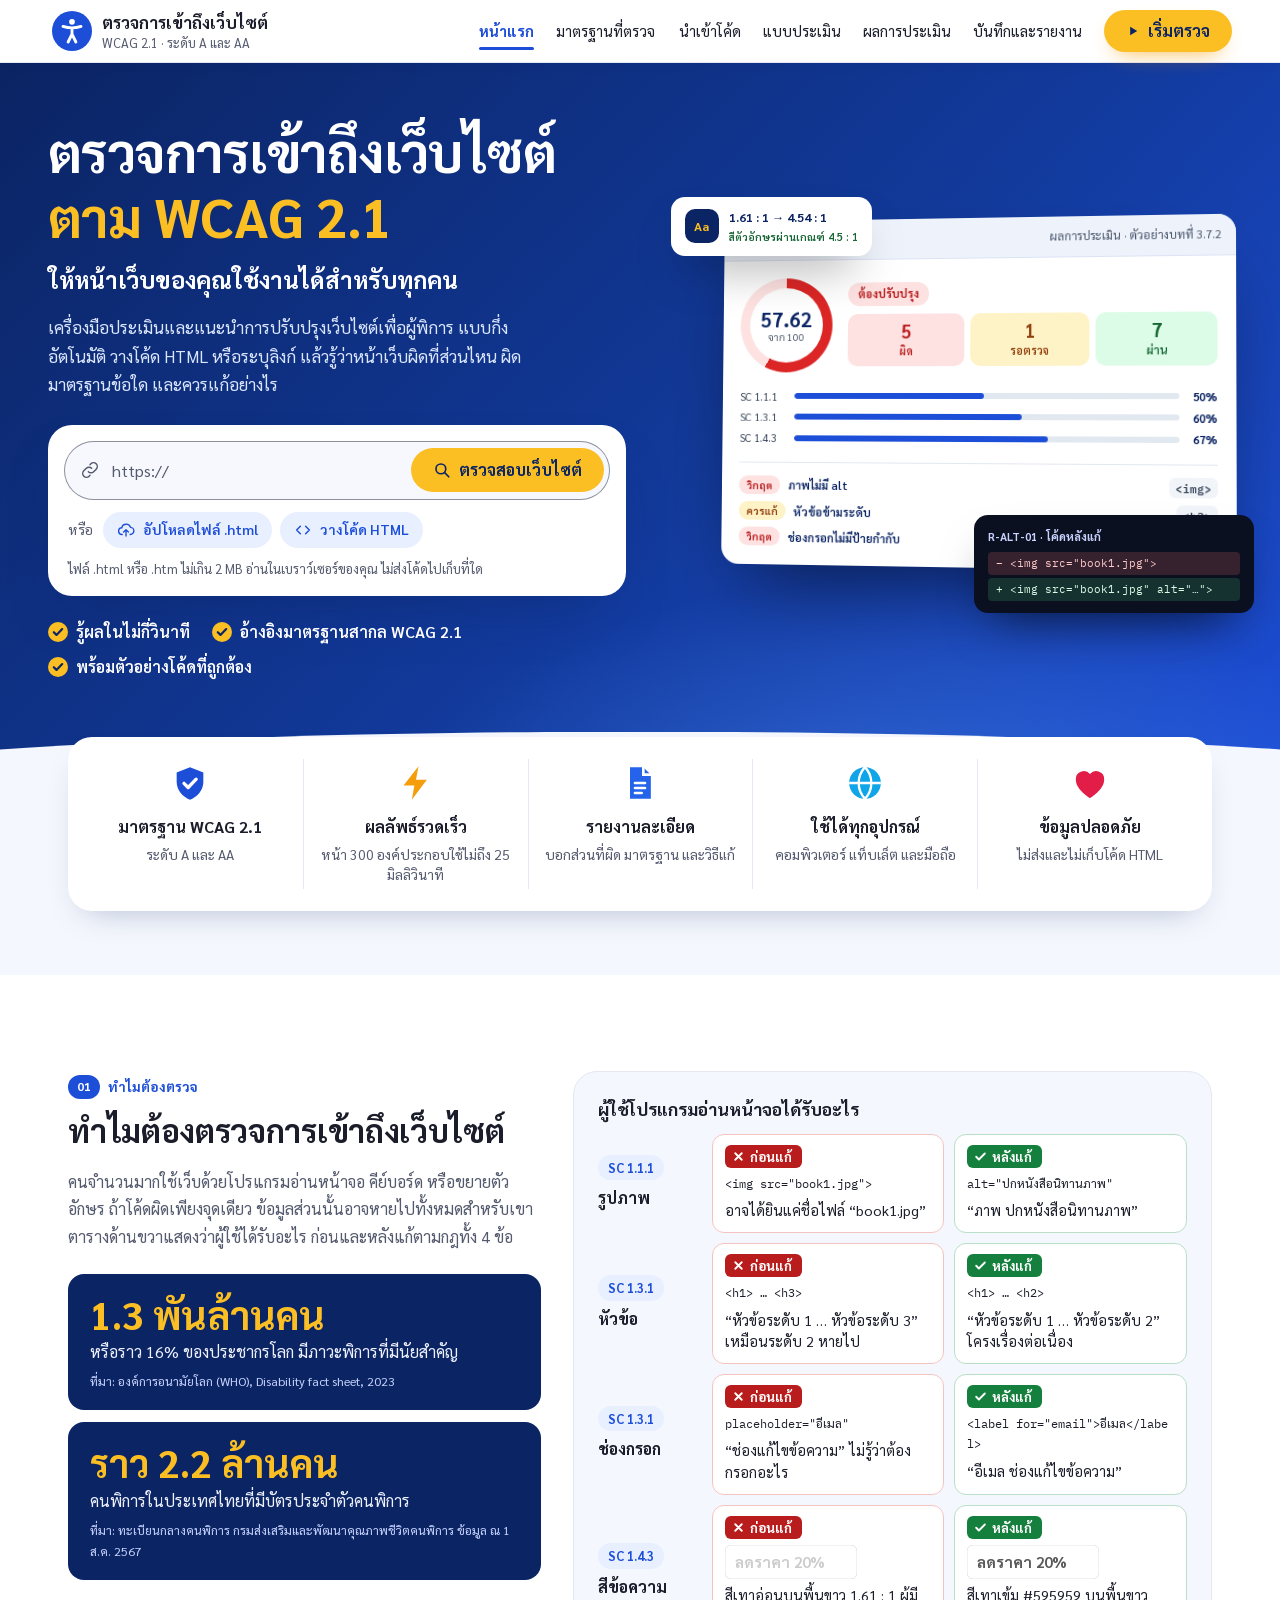
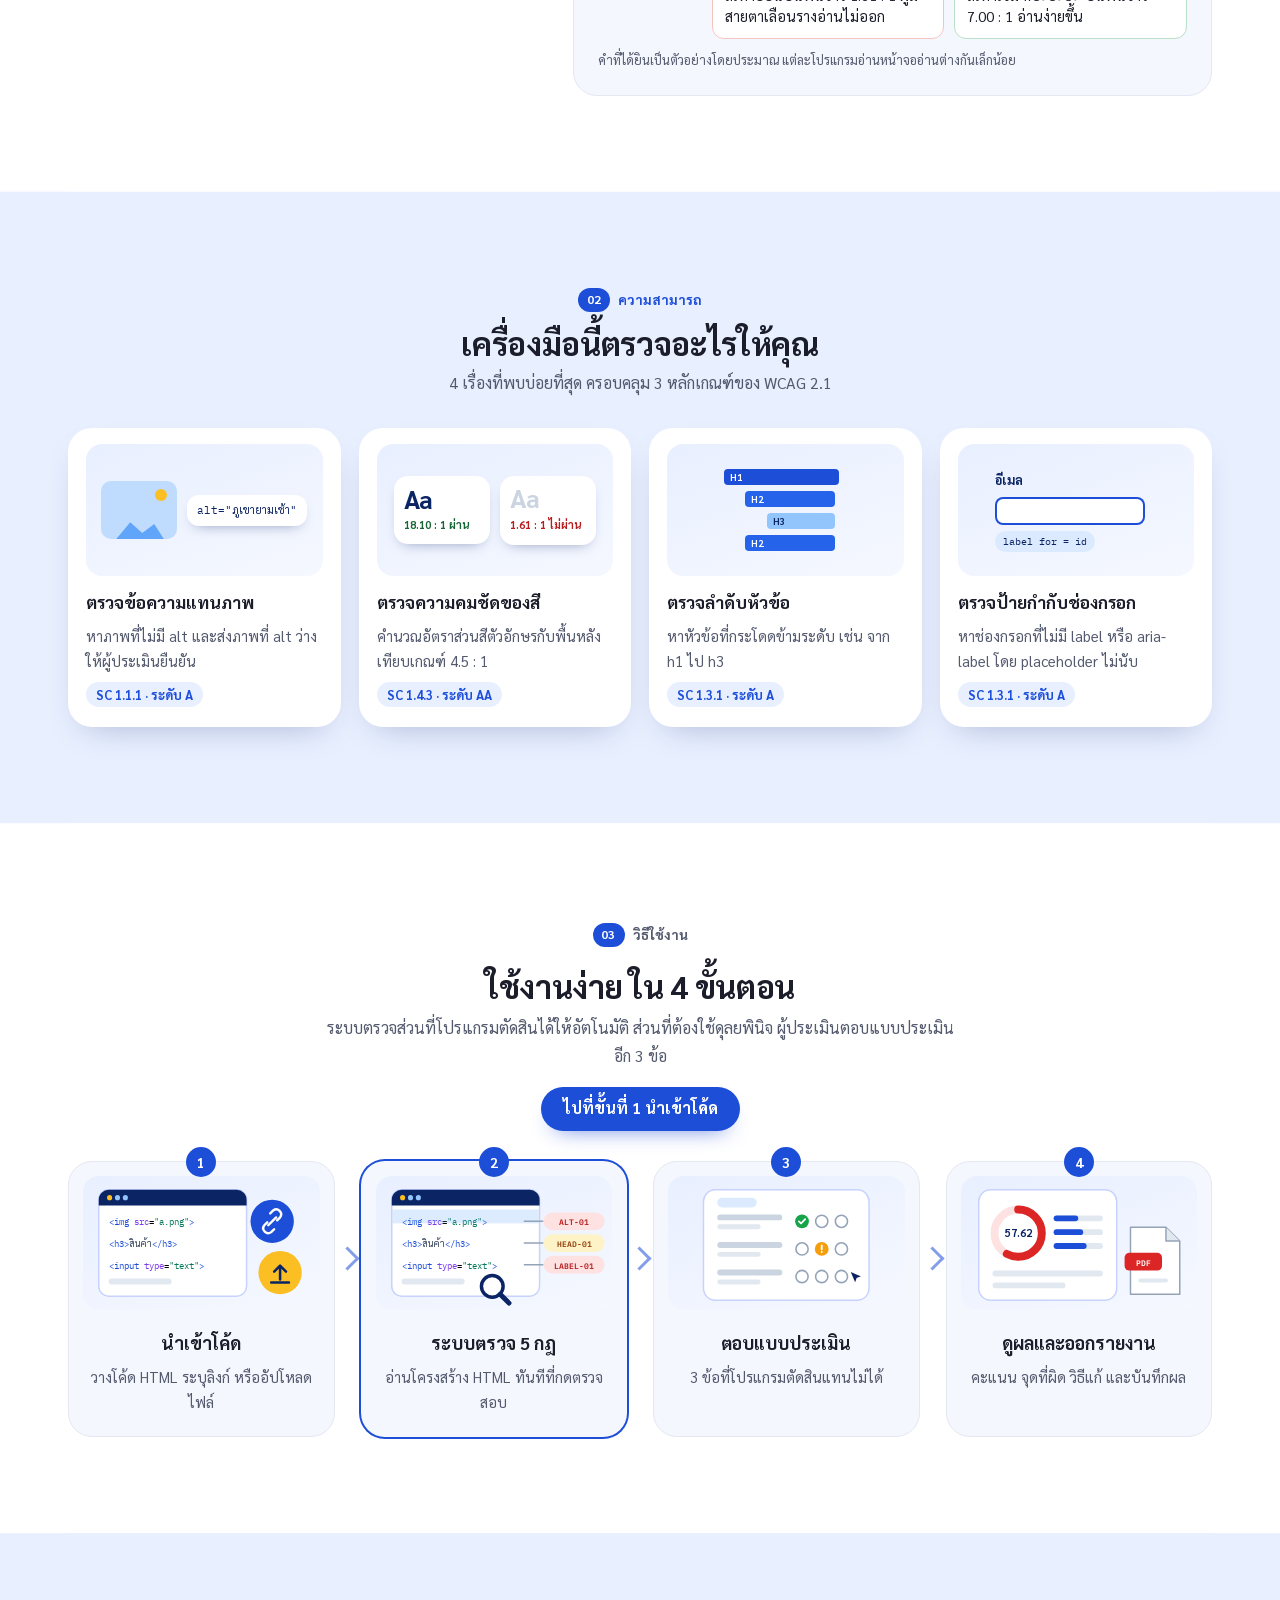
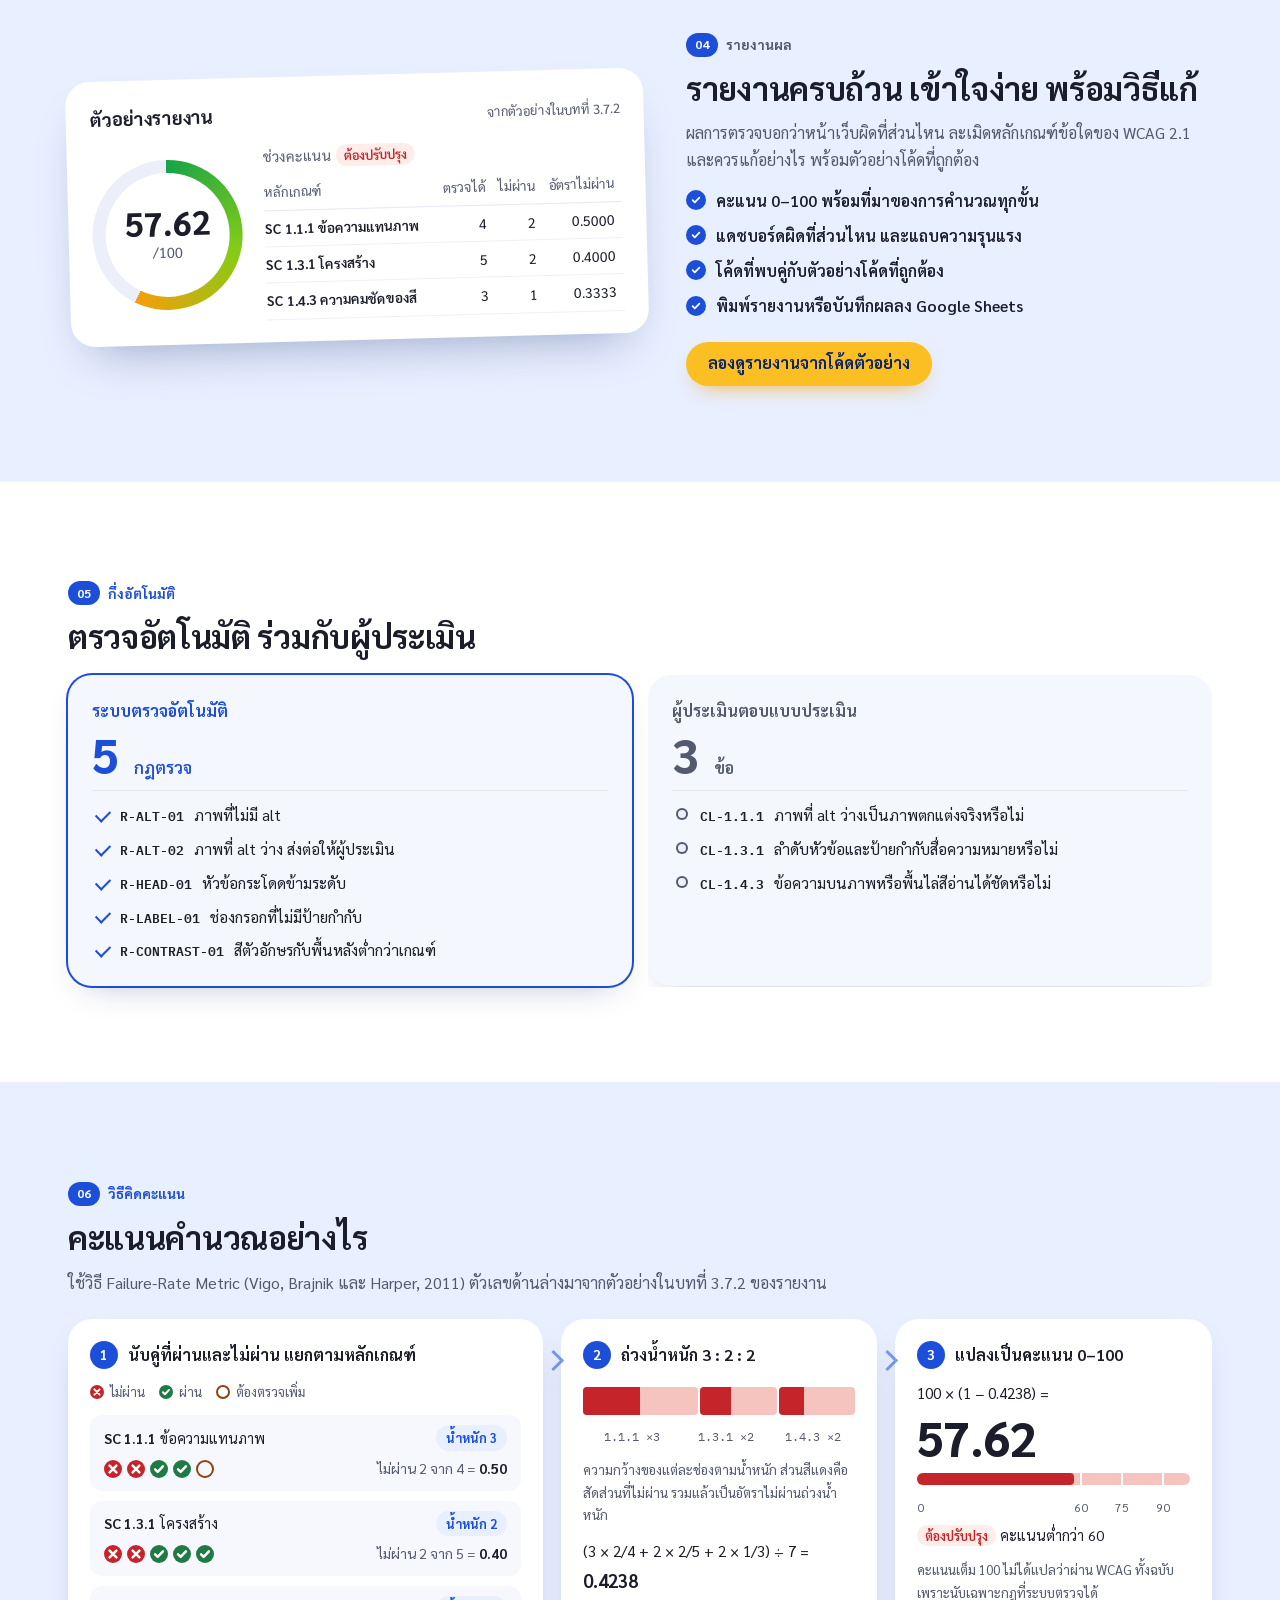
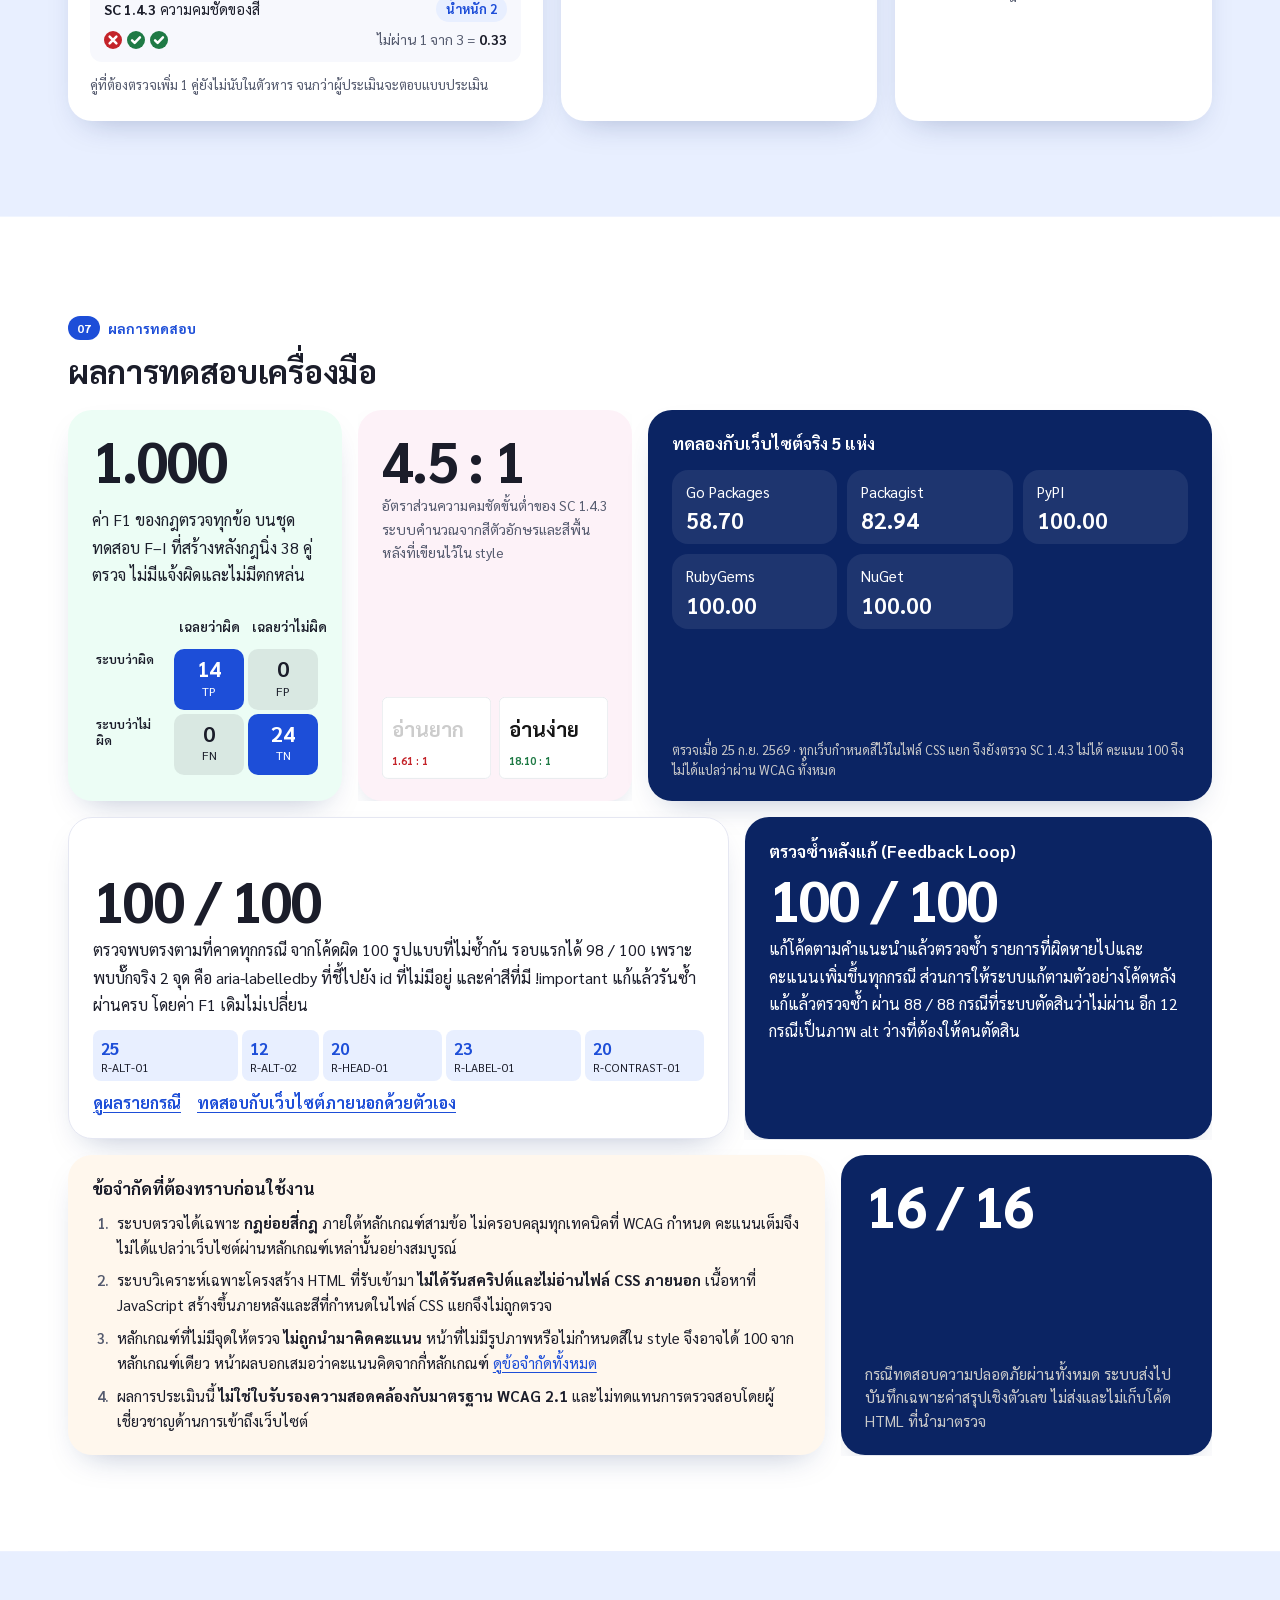
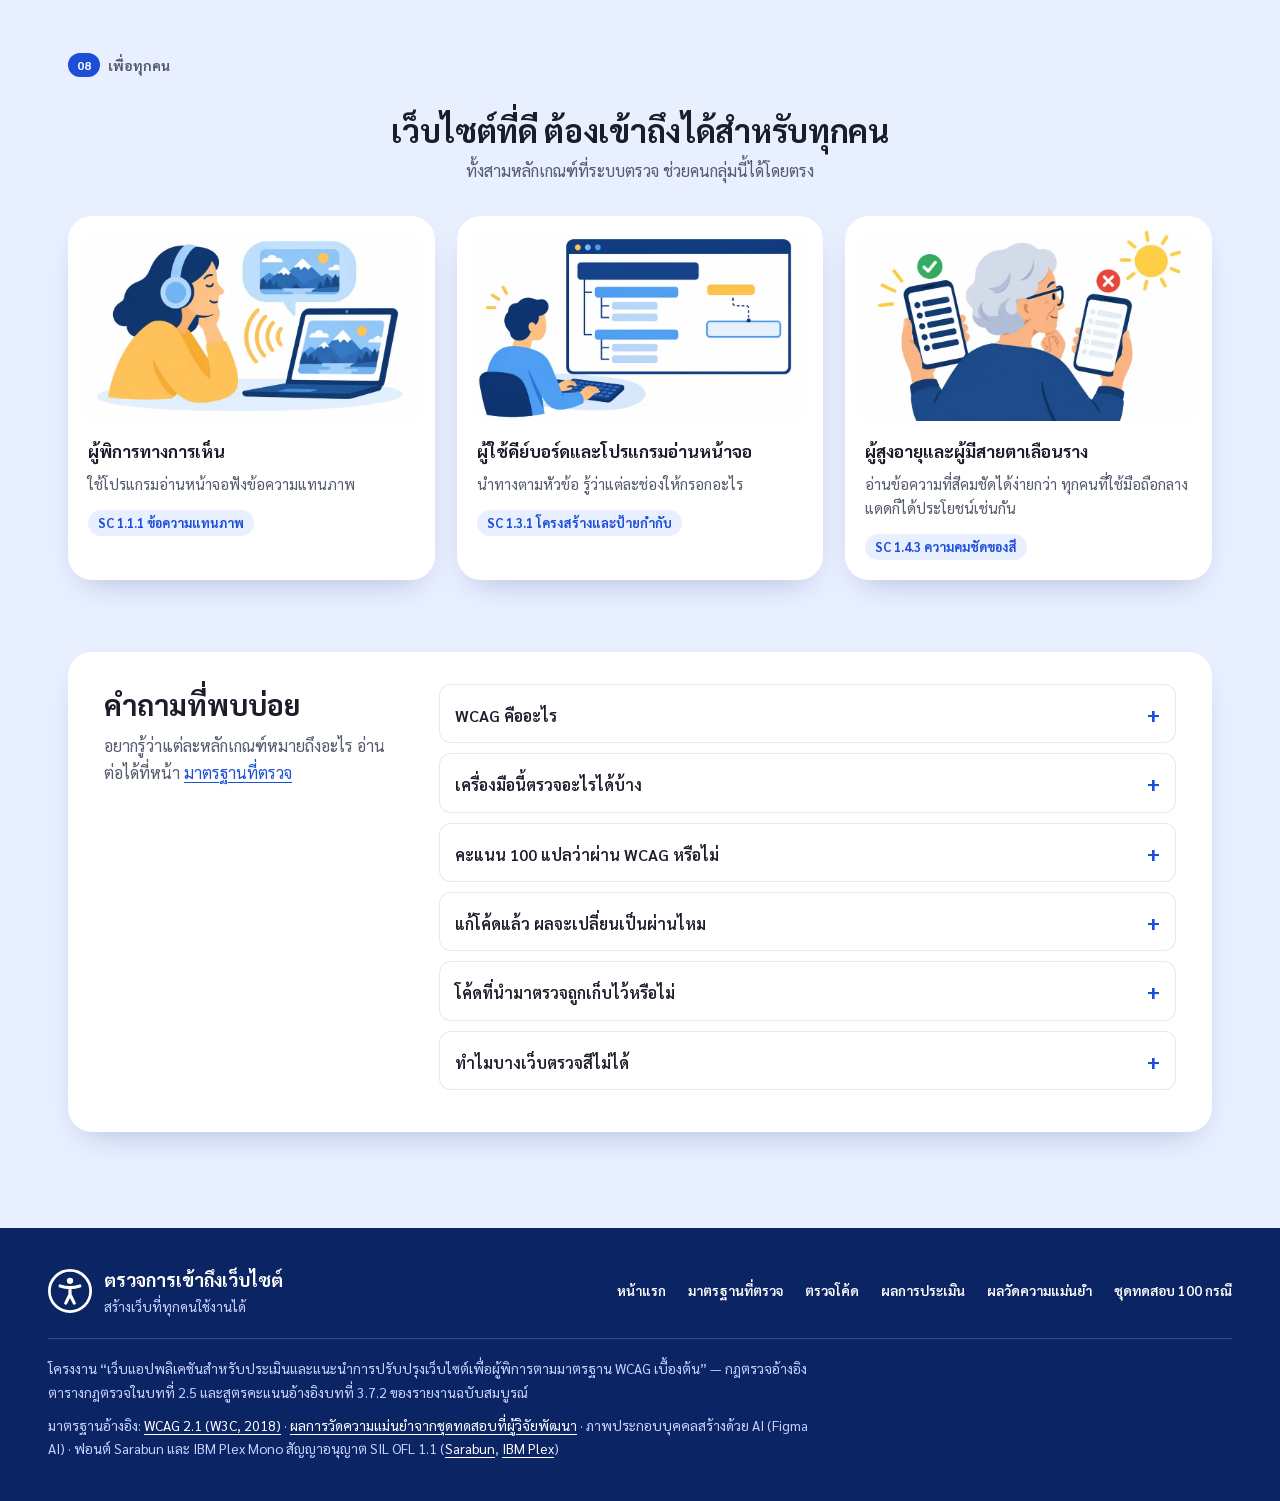
==== commit 2f233169: "ซิงก์เว็บตรวจ WCAG: ความครอบคลุมของคะแนน ตรวจซ้ำหลังแก้ ชุดทดสอบ 100 กรณี และหน้าทดสอบเว็บภายนอก Co-" ====
--- a/wcag-checker/index.html
+++ b/wcag-checker/index.html
@@ -563,11 +563,11 @@
 
   /* หัวเรื่องหลักของแต่ละหน้าเป็น h1 หัวข้อย่อยในผลการประเมินเลื่อนลงหนึ่งระดับ */
   .view .sec-head h1, #results-empty h1 { font-size:1.3rem; line-height:1.4; margin:0; font-weight:700; }
-  #results-body h2, .std-card h2 { font-size:1.08rem; line-height:1.45; margin:32px 0 10px; font-weight:700; scroll-margin-top:16px; }
+  #results-body h2, .std-card h3 { font-size:1.08rem; line-height:1.45; margin:32px 0 10px; font-weight:700; scroll-margin-top:16px; }
   #results-body h3 { font-size:1rem; line-height:1.45; margin:24px 0 8px; font-weight:600; scroll-margin-top:16px; }
   .dash h2 { margin-top:32px; }
-  .std-card h2 { margin:0; font-size:1.15rem; line-height:1.4; }
-  .std-card h2 .en { display:block; font-size:.88rem; font-weight:400; color:var(--ink-2); }
+  .std-card h3 { margin:0; font-size:1.15rem; line-height:1.4; }
+  .std-card h3 .en { display:block; font-size:.88rem; font-weight:400; color:var(--ink-2); }
   h4.issue-msg { margin:0 0 14px; font-size:1.02rem; line-height:1.6; font-weight:600; }
 
 
@@ -1618,6 +1618,249 @@
     font-size:clamp(1.5rem, 1.2rem + 1vw, 2rem); line-height:1.3; letter-spacing:-.01em; }
   .view > .sec-h2 { margin:0 0 18px; }
 
+  /* ================= รอบข้อเสนอแนะผู้ประเมิน (4 พ.ย. 2569) =================
+     สถานะเป็นกล่องสีทึบ · แถบเกณฑ์คะแนนด้านบน · ความครอบคลุมของคะแนน · ตรวจซ้ำหลังแก้ · เลขบรรทัดของจุดที่ผิด */
+  :root { --st-good:#15803d; --st-bad:#b91c1c; --st-warn:#b45309; --st-none:#5b6474; --st-ink:#ffffff; }
+  @media (prefers-color-scheme: dark) { :root:not([data-theme="light"]) { --st-good:#6fd39a; --st-bad:#ff8a80; --st-warn:#f0bf66; --st-none:#a3adbd; --st-ink:#0a1226; } }
+  :root[data-theme="dark"] { --st-good:#6fd39a; --st-bad:#ff8a80; --st-warn:#f0bf66; --st-none:#a3adbd; --st-ink:#0a1226; }
+
+  .badge.good, .badge.bad, .badge.warn, .part .badge.none, .cp-list .badge.none {
+    display:inline-flex; align-items:center; gap:5px; padding:2px 10px 2px 7px; border-radius:6px;
+    color:var(--st-ink); font-weight:700; font-size:.82rem; line-height:1.45; }
+  .badge.good { background:var(--st-good); }
+  .badge.bad  { background:var(--st-bad); }
+  .badge.warn { background:var(--st-warn); }
+  .part .badge.none, .cp-list .badge.none { background:var(--st-none); }
+  .badge.good::before, .badge.bad::before, .badge.warn::before, .part .badge.none::before, .cp-list .badge.none::before {
+    content:""; width:13px; height:13px; flex:none; background:currentColor;
+    -webkit-mask:var(--st-ico) center/contain no-repeat; mask:var(--st-ico) center/contain no-repeat; }
+  .badge.good { --st-ico:url("data:image/svg+xml,%3Csvg xmlns='http://www.w3.org/2000/svg' viewBox='0 0 24 24'%3E%3Cpath d='M4 12.5l5 5L20 6.5' fill='none' stroke='%23000' stroke-width='3.4' stroke-linecap='round' stroke-linejoin='round'/%3E%3C/svg%3E"); }
+  .badge.bad  { --st-ico:url("data:image/svg+xml,%3Csvg xmlns='http://www.w3.org/2000/svg' viewBox='0 0 24 24'%3E%3Cpath d='M6 6l12 12M18 6 6 18' fill='none' stroke='%23000' stroke-width='3.4' stroke-linecap='round'/%3E%3C/svg%3E"); }
+  .badge.warn { --st-ico:url("data:image/svg+xml,%3Csvg xmlns='http://www.w3.org/2000/svg' viewBox='0 0 24 24'%3E%3Cpath d='M12 4v10' fill='none' stroke='%23000' stroke-width='3.4' stroke-linecap='round'/%3E%3Ccircle cx='12' cy='19.5' r='2.2'/%3E%3C/svg%3E"); }
+  .part .badge.none, .cp-list .badge.none { --st-ico:url("data:image/svg+xml,%3Csvg xmlns='http://www.w3.org/2000/svg' viewBox='0 0 24 24'%3E%3Cpath d='M5 12h14' fill='none' stroke='%23000' stroke-width='3.4' stroke-linecap='round'/%3E%3C/svg%3E"); }
+
+  /* แถบเกณฑ์แปลผลคะแนน */
+  .bands { margin:0 0 var(--s-5); }
+  .bands-cap { margin:0 0 var(--s-2); font-size:.86rem; font-weight:700; color:var(--ink-2); }
+  .bands-row { list-style:none; margin:0; padding:0; display:grid; grid-template-columns:repeat(4, minmax(0, 1fr)); gap:6px; }
+  .bd { position:relative; display:flex; flex-direction:column; gap:2px; padding:12px 14px; border-radius:var(--r-sm); border:2px solid transparent; }
+  .bd b { font-size:1rem; line-height:1.3; }
+  .bd span { font-size:.82rem; }
+  .bd-bad  { background:var(--bad-bg);  color:var(--bad); }
+  .bd-warn { background:var(--warn-bg); color:var(--warn); }
+  .bd-ok   { background:var(--ok-bg);   color:var(--ok); }
+  .bd-good { background:var(--good-bg); color:var(--good); }
+  .bd.on { color:var(--st-ink); box-shadow:var(--sh-1); }
+  .bd-bad.on  { background:var(--st-bad); }
+  .bd-warn.on { background:var(--st-warn); }
+  .bd-ok.on   { background:var(--blue, #1d4ed8); }
+  .bd-good.on { background:var(--st-good); }
+  .bd em { margin-top:4px; font-style:normal; font-weight:700; font-size:.86rem; }
+  @media (prefers-color-scheme: dark) { :root:not([data-theme="light"]) .bd-ok.on { background:#8db9ff; } }
+  :root[data-theme="dark"] .bd-ok.on { background:#8db9ff; }
+  @media (max-width:640px) { .bands-row { grid-template-columns:repeat(2, minmax(0, 1fr)); } }
+
+  .score-cov { justify-self:start; margin:10px 0 0; padding:3px 10px; border-radius:6px; font-size:.86rem; font-weight:700; }
+  .score-cov.part { color:var(--warn); background:var(--warn-bg); border:1px solid var(--warn-line); }
+  .score-cov.full { color:var(--good); background:var(--good-bg); border:1px solid var(--good-line); }
+  #results-body .covpanel h2, #results-body .recheck h2, #results-body .cmp h2 { margin-top:0; }
+
+  /* ความครอบคลุมของคะแนน */
+  .covpanel { margin:var(--s-5) 0; padding:var(--s-5); border-radius:var(--r-md); border:2px solid var(--warn-line); background:var(--warn-bg); }
+  .covpanel.cov-full { border-color:var(--good-line); background:var(--good-bg); }
+  .covpanel h2 { margin:0 0 6px; font-size:1.15rem; }
+  .cp-lead { margin:0 0 var(--s-4); }
+  .cp-list { list-style:none; margin:0; padding:0; display:grid; gap:8px; }
+  .cp-list li { display:grid; grid-template-columns:auto minmax(0, 1fr); column-gap:12px; row-gap:2px; align-items:center;
+    padding:10px 14px; border-radius:var(--r-sm); background:var(--page); }
+  .cp-list .badge { grid-row:1 / span 2; justify-self:start; min-width:96px; justify-content:center; }
+  .cp-name small { color:var(--ink-2); font-weight:400; }
+  .cp-text { font-size:.88rem; color:var(--ink-2); }
+  @media (max-width:560px) { .cp-list li { grid-template-columns:minmax(0, 1fr); } .cp-list .badge { grid-row:auto; } }
+
+  /* แก้แล้วตรวจซ้ำ */
+  .recheck { display:flex; flex-wrap:wrap; align-items:center; justify-content:space-between; gap:var(--s-4); margin:var(--s-5) 0;
+    padding:var(--s-5); border-radius:var(--r-md); background:var(--p1); }
+  .recheck h2 { margin:0 0 4px; font-size:1.15rem; }
+  .recheck p { margin:0; }
+  .rc-text { flex:1 1 360px; }
+  .rc-act { display:flex; flex-wrap:wrap; gap:8px; }
+  .cmp { margin:0 0 var(--s-5); padding:var(--s-5); border-radius:var(--r-md); border:2px solid var(--good-line); background:var(--good-bg); }
+  .cmp h2 { margin:0 0 var(--s-3); font-size:1.15rem; }
+  .cmp-grid { display:flex; flex-wrap:wrap; align-items:center; gap:var(--s-5); }
+  .cmp-score { display:flex; align-items:baseline; gap:10px; margin:0; font-variant-numeric:tabular-nums; }
+  .cmp-cap { font-weight:700; color:var(--ink-2); }
+  .cmp-score b { font-size:1.6rem; }
+  .cmp-score b.new { font-size:2rem; }
+  .cmp-arrow { font-size:1.4rem; color:var(--ink-2); }
+  .cmp-score em { font-style:normal; font-weight:700; padding:0 8px; border-radius:6px; }
+  .cmp-score em.up { color:var(--st-ink); background:var(--st-good); }
+  .cmp-score em.down { color:var(--st-ink); background:var(--st-bad); }
+  .cmp-k { list-style:none; display:flex; flex-wrap:wrap; gap:8px; margin:0; padding:0; }
+  .cmp-k li { padding:6px 12px; border-radius:var(--r-sm); background:var(--page); }
+  .cmp-k b { font-size:1.15rem; }
+  .cmp-k .k-good b { color:var(--good); }
+  .cmp-k .k-bad b { color:var(--bad); }
+  .cmp-list { list-style:none; margin:var(--s-4) 0 0; padding:0; display:grid; gap:6px; }
+  .cmp-list li { display:flex; flex-wrap:wrap; align-items:center; gap:6px; font-size:.9rem; }
+  .cmp-list code { font-size:.8rem; word-break:break-all; }
+  .cmp-note { margin:var(--s-4) 0 0; font-size:.9rem; }
+  .cmp-note button { margin-left:6px; }
+
+  /* การ์ดจุดที่ผิด: ลำดับ เหตุผล ตำแหน่ง และผลหลังแก้ */
+  .iss-no { font-weight:700; color:var(--ink); }
+  .iss-why { display:grid; gap:4px; margin:4px 0 12px; }
+  .iss-why > div { display:grid; grid-template-columns:7.5em minmax(0, 1fr); gap:8px; }
+  .iss-why dt { font-weight:700; color:var(--ink-2); }
+  .iss-why dd { margin:0; }
+  @media (max-width:560px) { .iss-why > div { grid-template-columns:minmax(0, 1fr); gap:0; } }
+  .where-row { display:flex; flex-wrap:wrap; align-items:center; gap:8px 12px; margin:0 0 12px; }
+  .where-line { display:inline-flex; align-items:center; gap:6px; margin:0; font-weight:600; }
+  .where-line b { margin:0 4px; padding:0 8px; border-radius:6px; background:var(--p1); color:var(--link); }
+  .where-line svg { width:18px; height:18px; fill:none; stroke:var(--link); stroke-width:2; }
+  .where-row .where { flex-basis:100%; font-size:.78rem; }
+  .where-row .where span { font-family:var(--f-body, inherit); }
+  .ctx { flex-basis:100%; }
+  .ctx-code { margin:0; padding:10px 0; border-radius:var(--r-sm); background:#0b1020; color:#e2e8f0; overflow-x:auto; font-size:.82rem; line-height:1.6; }
+  .ctx-code code { display:block; min-width:max-content; }
+  .ctx-code .cl { display:block; padding:0 14px 0 0; white-space:pre; }
+  .ctx-code .cl-n { display:inline-block; width:4.5em; padding-right:12px; text-align:right; color:#94a3b8; user-select:none; }
+  .ctx-code .cl.hit { background:rgba(248,113,113,.22); box-shadow:inset 4px 0 0 #f87171; }
+  .ctx-code .cl.hit .cl-n { color:#fecaca; font-weight:700; }
+  .fp-verify { display:flex; flex-wrap:wrap; align-items:baseline; gap:6px; margin:0; padding:10px 16px 12px; font-size:.88rem;
+    border-top:1px solid rgba(255,255,255,.08); color:#e2e8f0; }
+  .fp-verify b { flex:none; padding:0 8px; border-radius:6px; background:#334155; color:#fff; }
+  .fp-verify[data-state="pass"] b { background:#15803d; }
+  .fp-verify[data-state="partial"] b, .fp-verify[data-state="review"] b { background:#b45309; }
+  .fp-verify[data-state="fail"] b { background:#b91c1c; }
+  .fp-verify strong { color:#86efac; }
+  .issue > .fp-verify { margin:0 0 12px; border:0; border-radius:var(--r-sm); background:var(--warn-bg); color:var(--ink); }
+  .issue:target, .issue:focus { outline:3px solid var(--link); outline-offset:3px; }
+  @media (prefers-reduced-motion:no-preference) { .issue:target { animation:iss-flash 1.6s ease-out 1; } }
+  @keyframes iss-flash { 0% { box-shadow:0 0 0 10px color-mix(in srgb, var(--link) 35%, transparent); } 100% { box-shadow:0 0 0 0 transparent; } }
+
+  /* ลิงก์ไปยังจุดที่ผิด: ทำเป็นปุ่มทรงแคปซูลให้รู้ว่ากดได้และพาเลื่อนลงไป */
+  a.part .part-go { align-self:flex-start; display:inline-flex; align-items:center; gap:6px; margin-top:auto; padding:6px 14px;
+    border-radius:var(--r-pill); background:var(--blue, #1d4ed8); color:#fff; text-decoration:none; font-weight:700; }
+  a.part:hover .part-go, a.part:focus-visible .part-go { background:var(--link); }
+  @media (prefers-color-scheme: dark) { :root:not([data-theme="light"]) a.part .part-go { background:#93b4ff; color:#0a1226; } }
+  :root[data-theme="dark"] a.part .part-go { background:#93b4ff; color:#0a1226; }
+  .il-st { white-space:nowrap; }
+  .il-st .sev { margin-left:4px; }
+
+  /* หน้าแรกแบ่งเป็นแถบเต็มความกว้างสลับสี มีเลขส่วนกำกับ ให้แยกได้ทันทีว่าส่วนไหนคือเรื่องอะไร
+     แถบ a = พื้นขาว การ์ดข้างในใช้พื้นเทาฟ้า · แถบ b = พื้นฟ้าอ่อน การ์ดข้างในใช้พื้นขาว */
+  .view[data-view="home"] > .band { --band:var(--page); position:relative; background:var(--band);
+    box-shadow:0 0 0 100vmax var(--band); clip-path:inset(0 -100vmax); border-radius:0; margin:0; padding:var(--s-8) 0; }
+  .view[data-view="home"] > .band-b { --band:var(--p1); }
+  .view[data-view="home"] > .band + .band { border-top:0; }
+  .view[data-view="home"] > ul.feats { margin-bottom:64px; }
+  .view[data-view="home"] > .band:last-child { margin-bottom:-48px; }
+  .eyebrow { display:inline-flex; align-items:center; gap:8px; margin:0 0 10px; font-size:.86rem; font-weight:700; color:var(--link); }
+  .eyebrow span { display:inline-grid; place-items:center; min-width:32px; height:24px; padding:0 8px; border-radius:var(--r-pill);
+    background:var(--blue, #1d4ed8); color:#fff; font-size:.78rem; letter-spacing:.04em; }
+  .band > .sec-h2, .why h2 { font-size:clamp(1.5rem, 1.2rem + 1vw, 2rem); line-height:1.3; letter-spacing:-.01em; margin:0 0 18px; }
+  .view > .how.band-a .flow a, .view > .how.band-a .flow li > div { background:var(--ground) !important; box-shadow:none; border:1px solid var(--rule); }
+  .view > .how.band-a .flow li:nth-child(2) > div { box-shadow:0 0 0 2px var(--blue) !important; border-color:transparent; }
+  .split-sec .t-split { background:var(--ground); }
+  .split-sec > .board-split { margin-bottom:0; }
+  .proof-sec > .board-proof { margin-bottom:16px; }
+  .proof-sec > .board-2 { background:none; border:0; padding:0; box-shadow:none; margin:0; }
+
+  /* ทำไมต้องตรวจ */
+  .why { display:grid; grid-template-columns:minmax(0, .85fr) minmax(0, 1.15fr); gap:var(--s-6); align-items:start; }
+  .why-lead { margin:0 0 var(--s-5); color:var(--ink-2); }
+  .why-stats { list-style:none; margin:0; padding:0; display:grid; gap:12px; }
+  .why-stats li { display:grid; gap:2px; padding:18px 22px; border-radius:var(--r-md); background:var(--navy, #0b2463); color:#fff; }
+  .why-stats b { font-size:clamp(1.8rem, 1.4rem + 1.4vw, 2.4rem); line-height:1.15; color:var(--yellow, #fbbf24); }
+  .why-stats span { color:#eef2ff; }
+  .why-stats small { margin-top:4px; color:#c7d2fe; font-size:.78rem; }
+  .why-table { padding:var(--s-5); border-radius:var(--r-lg); background:var(--ground); border:1px solid var(--rule); }
+  .why-table h3 { margin:0 0 12px; font-size:1.1rem; }
+  .hear { list-style:none; margin:0; padding:0; display:grid; gap:10px; }
+  .hear li { display:grid; grid-template-columns:6.5rem minmax(0, 1fr) minmax(0, 1fr); gap:10px; align-items:stretch; }
+  .hear-k { margin:0; display:flex; flex-direction:column; justify-content:center; gap:4px; font-weight:700; }
+  .hear-k .f-sc { margin:0; }
+  .hear-bad, .hear-good { display:flex; flex-direction:column; align-items:flex-start; gap:6px; padding:10px 12px; border-radius:var(--r-sm);
+    background:var(--page); border:1px solid var(--bad-line); }
+  .hear-good { border-color:var(--good-line); }
+  .hear code { font-size:.76rem; word-break:break-all; }
+  .hear q { quotes:none; font-size:.9rem; line-height:1.5; }
+  .hear-sw { width:132px; height:34px; }
+  .hear-note { margin:10px 0 0; font-size:.8rem; color:var(--ink-2); }
+  @media (max-width:1100px) { .why { grid-template-columns:minmax(0, 1fr); } }
+  @media (max-width:640px) {
+    .hear li { grid-template-columns:minmax(0, 1fr); }
+    .view[data-view="home"] > .band { padding:64px 0; }
+  }
+
+  .caps > .eyebrow, .who > .eyebrow { display:flex; width:max-content; margin-inline:auto; }
+
+  /* หน้ามาตรฐาน: สารบัญ + 7 ส่วนที่มีเลขกำกับ สลับพื้นให้แยกส่วนได้ชัด */
+  .std-toc { margin:0 0 var(--s-6); padding:var(--s-4) var(--s-5); border-radius:var(--r-md); background:var(--p1); }
+  .std-toc-h { margin:0 0 8px; font-weight:700; }
+  .std-toc ol { list-style:none; margin:0; padding:0; display:flex; flex-wrap:wrap; gap:8px; }
+  .std-toc a { display:inline-flex; align-items:center; gap:8px; min-height:40px; padding:4px 14px 4px 6px; border-radius:var(--r-pill);
+    background:var(--page); color:var(--ink); font-weight:600; text-decoration:none; box-shadow:var(--sh-1); }
+  .std-toc a:hover { color:var(--link); }
+  .std-toc a span { display:inline-grid; place-items:center; width:28px; height:28px; border-radius:50%; background:var(--blue, #1d4ed8); color:#fff; font-size:.82rem; }
+  .std-sec { margin:0 0 var(--s-5); padding:var(--s-6); border-radius:var(--r-lg); background:var(--page); border:1px solid var(--rule); scroll-margin-top:90px; }
+  .std-sec:nth-of-type(even) { background:var(--p1); border-color:transparent; }
+  .std-sec > h2 { margin:0 0 12px; font-size:clamp(1.35rem, 1.15rem + .8vw, 1.75rem); line-height:1.3; }
+  .std-sec > p { max-width:72ch; }
+  .std-2col { display:grid; grid-template-columns:minmax(0, 1.2fr) minmax(0, 1fr); gap:var(--s-6); align-items:start; margin-bottom:var(--s-5); }
+  .std-2col p { margin:0 0 12px; }
+  .ver-line { list-style:none; display:flex; margin:16px 0 0; padding:0; gap:0; }
+  .ver-line li { flex:1; position:relative; padding:14px 8px 0; border-top:4px solid var(--rule); display:flex; flex-direction:column; gap:2px; }
+  .ver-line li::before { content:""; position:absolute; top:-10px; left:8px; width:16px; height:16px; border-radius:50%; background:var(--page); border:4px solid var(--control); }
+  .ver-line li.on { border-top-color:var(--blue, #1d4ed8); }
+  .ver-line li.on::before { border-color:var(--blue, #1d4ed8); background:var(--yellow, #fbbf24); }
+  .ver-line span { font-size:.84rem; color:var(--ink-2); }
+  .tree { margin:0; padding:var(--s-5); border-radius:var(--r-md); background:var(--navy, #0b2463); color:#fff; }
+  .tree figcaption { margin:0 0 12px; font-weight:700; color:#e0e7ff; }
+  .tree ol { list-style:none; margin:0; padding:0; display:grid; gap:10px; }
+  .tree li { position:relative; display:grid; grid-template-columns:9.5em minmax(0, 1fr); gap:10px; align-items:center; }
+  .tree li + li::before { content:""; position:absolute; left:1.1em; top:-12px; height:14px; border-left:2px dashed rgba(255,255,255,.45); }
+  .tree-k { font-weight:700; color:#fde68a; }
+  .tree-k small { display:block; font-weight:400; color:#c7d2fe; font-size:.78rem; }
+  .tree-v { padding:8px 12px; border-radius:var(--r-sm); background:rgba(255,255,255,.1); }
+  .rule4 { list-style:none; margin:var(--s-4) 0 0; padding:0; display:grid; grid-template-columns:repeat(2, minmax(0, 1fr)); gap:var(--s-4); }
+  .r4 { display:flex; flex-direction:column; gap:10px; padding:var(--s-5); border-radius:var(--r-md); background:var(--page); box-shadow:var(--sh-1); }
+  .r4-top { display:flex; align-items:center; gap:12px; margin:0; }
+  .r4-n { flex:none; display:grid; place-items:center; width:44px; height:44px; border-radius:14px; background:var(--blue, #1d4ed8); color:#fff; font-size:1.3rem; font-weight:800; }
+  .r4-t { display:block; font-size:1.15rem; }
+  .r4-sc { display:block; font-size:.84rem; color:var(--ink-2); }
+  .r4-what, .r4-skip { margin:0; }
+  .r4-skip { font-size:.88rem; color:var(--ink-2); }
+  .r4-ex { display:grid; gap:6px; margin:0; }
+  .r4-ex > div { display:grid; grid-template-columns:9.5em minmax(0, 1fr); gap:8px; align-items:start; padding:8px 10px; border-radius:var(--r-sm); background:var(--paper-2); }
+  .r4-ex dt { font-size:.84rem; font-weight:700; color:var(--ink-2); }
+  .r4-ex dd { margin:0; font-size:.9rem; }
+  .r4-ex code { word-break:break-all; }
+  .std-bands { margin:var(--s-4) 0; }
+  .std-bands .bd small { margin-top:4px; font-size:.82rem; color:var(--ink); }
+  .score-rules, .lim-list { margin:var(--s-4) 0 0; padding-left:1.4em; display:grid; gap:8px; }
+  .lim-list li::marker { font-weight:700; color:var(--link); }
+  @media (max-width:900px) { .std-2col, .rule4 { grid-template-columns:minmax(0, 1fr); } }
+  @media (max-width:560px) {
+    .std-sec { padding:var(--s-5) var(--s-4); }
+    .r4-ex > div, .tree li { grid-template-columns:minmax(0, 1fr); gap:2px; }
+    .ver-line { flex-direction:column; gap:12px; }
+  }
+
+  /* ผลทดสอบ 100 กรณี และตรวจซ้ำหลังแก้ */
+  .board-bugs { margin:0 0 16px; }
+  .board-bugs .t-bugs { grid-column:span 7; display:flex; flex-direction:column; gap:8px; background:var(--page) !important; border:1px solid var(--rule); }
+  .board-bugs .t-loop { grid-column:span 5; display:flex; flex-direction:column; gap:8px; }
+  .board-bugs .t-h { margin:0; font-size:1.05rem; }
+  .board-bugs p { margin:0; }
+  .bug-mix { list-style:none; margin:4px 0 0; padding:0; display:flex; gap:4px; }
+  .bug-mix li { flex:var(--n) 1 0; min-width:0; padding:8px 8px 6px; border-radius:var(--r-xs, 8px); background:var(--p1); font-size:.74rem; line-height:1.3; overflow-wrap:anywhere; }
+  .bug-mix b { display:block; font-size:1.05rem; color:var(--link); }
+  .t-links { display:flex; flex-wrap:wrap; gap:6px 16px; font-weight:700; }
+  @media (max-width:900px) { .board-bugs .t-bugs, .board-bugs .t-loop { grid-column:1 / -1; } }
+  @media (max-width:560px) { .bug-mix { flex-wrap:wrap; } .bug-mix li { flex:1 1 30%; } }
+
   /* ---------- การพิมพ์รายงาน ---------- */
   @media print {
     .caps, .score-info { display:none !important; }
@@ -1676,6 +1919,7 @@
     <a class="nav-cta" href="#input-section"><svg viewBox="0 0 20 20" aria-hidden="true" focusable="false"><path d="M6 4l10 6-10 6z" fill="currentColor"/></svg>เริ่มตรวจ</a>
     <ul class="steps steps-foot">
       <li><a href="./tests/runner.html"><span class="t">ผลวัดความแม่นยำ</span></a></li>
+      <li><a href="./tests/bugcases.html"><span class="t">ชุดทดสอบ 100 กรณี</span></a></li>
     </ul>
   </nav>
 </aside>
@@ -1766,7 +2010,49 @@
 </ul>
 
 
-<section class="caps" aria-labelledby="h-caps">
+<section class="why band band-a" aria-labelledby="h-why">
+  <div class="why-head">
+    <p class="eyebrow"><span>01</span>ทำไมต้องตรวจ</p>
+    <h2 id="h-why">ทำไมต้องตรวจการเข้าถึงเว็บไซต์</h2>
+    <p class="why-lead">คนจำนวนมากใช้เว็บด้วยโปรแกรมอ่านหน้าจอ คีย์บอร์ด หรือขยายตัวอักษร ถ้าโค้ดผิดเพียงจุดเดียว
+      ข้อมูลส่วนนั้นอาจหายไปทั้งหมดสำหรับเขา ตารางด้านขวาแสดงว่าผู้ใช้ได้รับอะไร ก่อนและหลังแก้ตามกฎทั้ง 4 ข้อ</p>
+    <ul class="why-stats">
+      <li><b>1.3 พันล้านคน</b><span>หรือราว 16% ของประชากรโลก มีภาวะพิการที่มีนัยสำคัญ</span>
+        <small>ที่มา: องค์การอนามัยโลก (WHO), Disability fact sheet, 2023</small></li>
+      <li><b>ราว 2.2 ล้านคน</b><span>คนพิการในประเทศไทยที่มีบัตรประจำตัวคนพิการ</span>
+        <small>ที่มา: ทะเบียนกลางคนพิการ กรมส่งเสริมและพัฒนาคุณภาพชีวิตคนพิการ ข้อมูล ณ 1 ส.ค. 2567</small></li>
+    </ul>
+  </div>
+  <div class="why-table" role="region" aria-labelledby="h-why-table">
+    <h3 id="h-why-table">ผู้ใช้โปรแกรมอ่านหน้าจอได้รับอะไร</h3>
+    <ol class="hear">
+      <li>
+        <p class="hear-k"><span class="f-sc">SC 1.1.1</span> รูปภาพ</p>
+        <div class="hear-bad"><span class="badge bad">ก่อนแก้</span><code>&lt;img src="book1.jpg"&gt;</code><q>อาจได้ยินแค่ชื่อไฟล์ “book1.jpg”</q></div>
+        <div class="hear-good"><span class="badge good">หลังแก้</span><code>alt="ปกหนังสือนิทานภาพ"</code><q>“ภาพ ปกหนังสือนิทานภาพ”</q></div>
+      </li>
+      <li>
+        <p class="hear-k"><span class="f-sc">SC 1.3.1</span> หัวข้อ</p>
+        <div class="hear-bad"><span class="badge bad">ก่อนแก้</span><code>&lt;h1&gt; … &lt;h3&gt;</code><q>“หัวข้อระดับ 1 … หัวข้อระดับ 3” เหมือนระดับ 2 หายไป</q></div>
+        <div class="hear-good"><span class="badge good">หลังแก้</span><code>&lt;h1&gt; … &lt;h2&gt;</code><q>“หัวข้อระดับ 1 … หัวข้อระดับ 2” โครงเรื่องต่อเนื่อง</q></div>
+      </li>
+      <li>
+        <p class="hear-k"><span class="f-sc">SC 1.3.1</span> ช่องกรอก</p>
+        <div class="hear-bad"><span class="badge bad">ก่อนแก้</span><code>placeholder="อีเมล"</code><q>“ช่องแก้ไขข้อความ” ไม่รู้ว่าต้องกรอกอะไร</q></div>
+        <div class="hear-good"><span class="badge good">หลังแก้</span><code>&lt;label for="email"&gt;อีเมล&lt;/label&gt;</code><q>“อีเมล ช่องแก้ไขข้อความ”</q></div>
+      </li>
+      <li>
+        <p class="hear-k"><span class="f-sc">SC 1.4.3</span> สีข้อความ</p>
+        <div class="hear-bad"><span class="badge bad">ก่อนแก้</span><svg class="hear-sw" viewBox="0 0 132 34" aria-hidden="true" focusable="false"><rect width="132" height="34" rx="6" fill="#ffffff" stroke="#dfe3e8"/><text x="10" y="23" fill="#cccccc" font-size="15" font-weight="700" class="il-font">ลดราคา 20%</text></svg><q>สีเทาอ่อนบนพื้นขาว 1.61 : 1 ผู้มีสายตาเลือนรางอ่านไม่ออก</q></div>
+        <div class="hear-good"><span class="badge good">หลังแก้</span><svg class="hear-sw" viewBox="0 0 132 34" aria-hidden="true" focusable="false"><rect width="132" height="34" rx="6" fill="#ffffff" stroke="#dfe3e8"/><text x="10" y="23" fill="#595959" font-size="15" font-weight="700" class="il-font">ลดราคา 20%</text></svg><q>สีเทาเข้ม #595959 บนพื้นขาว 7.00 : 1 อ่านง่ายขึ้น</q></div>
+      </li>
+    </ol>
+    <p class="hear-note">คำที่ได้ยินเป็นตัวอย่างโดยประมาณ แต่ละโปรแกรมอ่านหน้าจออ่านต่างกันเล็กน้อย</p>
+  </div>
+</section>
+
+<section class="caps band band-b" aria-labelledby="h-caps">
+  <p class="eyebrow"><span>02</span>ความสามารถ</p>
   <h2 id="h-caps">เครื่องมือนี้ตรวจอะไรให้คุณ</h2>
   <p class="caps-lead">4 เรื่องที่พบบ่อยที่สุด ครอบคลุม 3 หลักเกณฑ์ของ WCAG 2.1</p>
   <div class="caps-grid">
@@ -1797,8 +2083,9 @@
   </div>
 </section>
 
-<section class="how" aria-labelledby="h-how">
+<section class="how band band-a" aria-labelledby="h-how">
   <div class="how-text">
+    <p class="eyebrow"><span>03</span>วิธีใช้งาน</p>
     <h2 id="h-how">ใช้งานง่าย <span class="nw">ใน 4 ขั้นตอน</span></h2>
     <p>ระบบตรวจส่วนที่โปรแกรมตัดสินได้ให้อัตโนมัติ ส่วนที่ต้องใช้ดุลยพินิจ ผู้ประเมินตอบแบบประเมินอีก 3 ข้อ</p>
     <a class="btn-blue" href="#input-section">ไปที่ขั้นที่ 1 นำเข้าโค้ด</a>
@@ -1849,7 +2136,7 @@
   </ol>
 </section>
 
-<section class="report2" aria-labelledby="h-report2">
+<section class="report2 band band-b" aria-labelledby="h-report2">
   <figure class="rp-card" data-ui>
     <figcaption class="rp-top"><b>ตัวอย่างรายงาน</b><span>จากตัวอย่างในบทที่ 3.7.2</span></figcaption>
     <div class="rp-main">
@@ -1869,6 +2156,7 @@
     </div>
   </figure>
   <div class="rp-text">
+    <p class="eyebrow"><span>04</span>รายงานผล</p>
     <h2 id="h-report2"><span class="nw">รายงานครบถ้วน</span> <span class="nw">เข้าใจง่าย</span> <span class="nw">พร้อมวิธีแก้</span></h2>
     <p>ผลการตรวจบอกว่าหน้าเว็บผิดที่ส่วนไหน ละเมิดหลักเกณฑ์ข้อใดของ WCAG 2.1 และควรแก้อย่างไร พร้อมตัวอย่างโค้ดที่ถูกต้อง</p>
     <ul class="rp-checks">
@@ -1881,7 +2169,9 @@
   </div>
 </section>
 
-<h2 class="sec-h2">ตรวจอัตโนมัติ ร่วมกับผู้ประเมิน</h2>
+<section class="split-sec band band-a" aria-labelledby="h-split">
+<p class="eyebrow"><span>05</span>กึ่งอัตโนมัติ</p>
+<h2 class="sec-h2" id="h-split">ตรวจอัตโนมัติ ร่วมกับผู้ประเมิน</h2>
 <div class="board board-split">
   <div class="t t-split t-auto">
     <p class="split-k">ระบบตรวจอัตโนมัติ</p>
@@ -1904,8 +2194,10 @@
     </ul>
   </div>
 </div>
-
-<section class="score-info" aria-labelledby="h-scoreinfo">
+</section>
+
+<section class="score-info band band-b" aria-labelledby="h-scoreinfo">
+  <p class="eyebrow"><span>06</span>วิธีคิดคะแนน</p>
   <h2 id="h-scoreinfo" class="sec-h2">คะแนนคำนวณอย่างไร</h2>
   <p class="si-lead">ใช้วิธี Failure-Rate Metric (Vigo, Brajnik และ Harper, 2011) ตัวเลขด้านล่างมาจากตัวอย่างในบทที่ 3.7.2 ของรายงาน</p>
   <ol class="si-steps">
@@ -1940,7 +2232,9 @@
   </ol>
 </section>
 
-<h2 class="sec-h2">ผลการทดสอบเครื่องมือ</h2>
+<section class="proof-sec band band-a" aria-labelledby="h-proof">
+<p class="eyebrow"><span>07</span>ผลการทดสอบ</p>
+<h2 class="sec-h2" id="h-proof">ผลการทดสอบเครื่องมือ</h2>
 <div class="board board-proof">
   <div class="t t-mint t-fig">
     <p class="big">1.000</p>
@@ -1975,12 +2269,34 @@
     <p class="t-note">ตรวจเมื่อ 25 ก.ย. 2569 · ทุกเว็บกำหนดสีไว้ในไฟล์ CSS แยก จึงยังตรวจ SC 1.4.3 ไม่ได้ คะแนน 100 จึงไม่ได้แปลว่าผ่าน WCAG ทั้งหมด</p>
   </div>
 </div>
+<div class="board board-bugs">
+  <div class="t t-surface t-bugs">
+    <h3 class="t-h">ชุดทดสอบ 100 กรณีข้อผิดพลาด</h3>
+    <p class="big">100 / 100</p>
+    <p>ตรวจพบตรงตามที่คาดทุกกรณี จากโค้ดผิด 100 รูปแบบที่ไม่ซ้ำกัน รอบแรกได้ 98 / 100 เพราะพบบั๊กจริง 2 จุด
+      คือ aria-labelledby ที่ชี้ไปยัง id ที่ไม่มีอยู่ และค่าสีที่มี !important แก้แล้วรันซ้ำผ่านครบ โดยค่า F1 เดิมไม่เปลี่ยน</p>
+    <ul class="bug-mix" aria-label="จำนวนกรณีแยกตามกฎตรวจ">
+      <li style="--n:25"><b>25</b> R-ALT-01</li><li style="--n:12"><b>12</b> R-ALT-02</li><li style="--n:20"><b>20</b> R-HEAD-01</li>
+      <li style="--n:23"><b>23</b> R-LABEL-01</li><li style="--n:20"><b>20</b> R-CONTRAST-01</li>
+    </ul>
+    <p class="t-links"><a href="./tests/bugcases.html">ดูผลรายกรณี</a> <a href="./tests/sites.html">ทดสอบกับเว็บไซต์ภายนอกด้วยตัวเอง</a></p>
+  </div>
+  <div class="t t-dark t-loop">
+    <h3 class="t-h">ตรวจซ้ำหลังแก้ (Feedback Loop)</h3>
+    <p class="big">100 / 100</p>
+    <p>แก้โค้ดตามคำแนะนำแล้วตรวจซ้ำ รายการที่ผิดหายไปและคะแนนเพิ่มขึ้นทุกกรณี
+      ส่วนการให้ระบบแก้ตามตัวอย่างโค้ดหลังแก้แล้วตรวจซ้ำ ผ่าน 88 / 88 กรณีที่ระบบตัดสินว่าไม่ผ่าน
+      อีก 12 กรณีเป็นภาพ alt ว่างที่ต้องให้คนตัดสิน</p>
+  </div>
+</div>
 <section class="board board-2" aria-labelledby="h-limits">
   <div class="t t-surface limits">
     <h2 id="h-limits">ข้อจำกัดที่ต้องทราบก่อนใช้งาน</h2>
     <ol>
       <li>ระบบตรวจได้เฉพาะ <strong>กฎย่อยสี่กฎ</strong> ภายใต้หลักเกณฑ์สามข้อ ไม่ครอบคลุมทุกเทคนิคที่ WCAG กำหนด คะแนนเต็มจึงไม่ได้แปลว่าเว็บไซต์ผ่านหลักเกณฑ์เหล่านั้นอย่างสมบูรณ์</li>
       <li>ระบบวิเคราะห์เฉพาะโครงสร้าง HTML ที่รับเข้ามา <strong>ไม่ได้รันสคริปต์และไม่อ่านไฟล์ CSS ภายนอก</strong> เนื้อหาที่ JavaScript สร้างขึ้นภายหลังและสีที่กำหนดในไฟล์ CSS แยกจึงไม่ถูกตรวจ</li>
+      <li>หลักเกณฑ์ที่ไม่มีจุดให้ตรวจ <strong>ไม่ถูกนำมาคิดคะแนน</strong> หน้าที่ไม่มีรูปภาพหรือไม่กำหนดสีใน style จึงอาจได้ 100 จากหลักเกณฑ์เดียว
+        หน้าผลบอกเสมอว่าคะแนนคิดจากกี่หลักเกณฑ์ <a href="#std-limits">ดูข้อจำกัดทั้งหมด</a></li>
       <li>ผลการประเมินนี้ <strong>ไม่ใช่ใบรับรองความสอดคล้องกับมาตรฐาน WCAG 2.1</strong> และไม่ทดแทนการตรวจสอบโดยผู้เชี่ยวชาญด้านการเข้าถึงเว็บไซต์</li>
     </ol>
   </div>
@@ -1989,9 +2305,11 @@
     <p>กรณีทดสอบความปลอดภัยผ่านทั้งหมด ระบบส่งไปบันทึกเฉพาะค่าสรุปเชิงตัวเลข ไม่ส่งและไม่เก็บโค้ด HTML ที่นำมาตรวจ</p>
   </div>
 </section>
-
-<section class="who-faq" aria-label="เพื่อใคร และคำถามที่พบบ่อย">
+</section>
+
+<section class="who-faq band band-b" aria-label="เพื่อใคร และคำถามที่พบบ่อย">
   <div class="who">
+    <p class="eyebrow"><span>08</span>เพื่อทุกคน</p>
     <h2>เว็บไซต์ที่ดี ต้องเข้าถึงได้สำหรับทุกคน</h2>
     <p>ทั้งสามหลักเกณฑ์ที่ระบบตรวจ ช่วยคนกลุ่มนี้ได้โดยตรง</p>
     <ul class="who-cards">
@@ -2022,7 +2340,10 @@
     </div>
     <details><summary>WCAG คืออะไร</summary><p>Web Content Accessibility Guidelines แนวทางของ W3C ที่บอกว่าเว็บไซต์ต้องทำอย่างไรให้ทุกคนเข้าถึงได้ รวมถึงผู้พิการ เครื่องมือนี้อ้างอิง WCAG 2.1 ระดับ A และ AA</p></details>
     <details><summary>เครื่องมือนี้ตรวจอะไรได้บ้าง</summary><p>ตรวจ 3 หลักเกณฑ์ คือ SC 1.1.1 ข้อความแทนภาพ, SC 1.3.1 โครงสร้างหัวข้อและป้ายกำกับ และ SC 1.4.3 ความคมชัดของสี ด้วยกฎตรวจ 5 รหัส ร่วมกับแบบประเมิน 3 ข้อ</p></details>
-    <details><summary>คะแนน 100 แปลว่าผ่าน WCAG หรือไม่</summary><p>ไม่ คะแนนสะท้อนเฉพาะกฎที่ระบบตรวจได้ ไม่ใช่ใบรับรองความสอดคล้อง และไม่ทดแทนการตรวจโดยผู้เชี่ยวชาญ</p></details>
+    <details><summary>คะแนน 100 แปลว่าผ่าน WCAG หรือไม่</summary><p>ไม่ คะแนนสะท้อนเฉพาะกฎที่ระบบตรวจได้ และคิดเฉพาะหลักเกณฑ์ที่มีจุดให้ตรวจ
+      ถ้าหน้าเว็บไม่มีรูปภาพเลย SC 1.1.1 จะไม่ถูกนำมาคิด ให้ดูกล่อง “คะแนนนี้คิดจาก … หลักเกณฑ์” ในหน้าผลทุกครั้ง คะแนนนี้ไม่ใช่ใบรับรองความสอดคล้อง</p></details>
+    <details><summary>แก้โค้ดแล้ว ผลจะเปลี่ยนเป็นผ่านไหม</summary><p>แต่ละจุดในหน้าผลมี “ผลหลังแก้” ที่ระบบตรวจซ้ำโค้ดหลังแก้ให้แล้ว
+      และเมื่อแก้โค้ดจริงแล้วกดตรวจอีกครั้ง ระบบจะเทียบกับผลครั้งก่อนว่าแก้ได้กี่จุด เหลือกี่จุด และคะแนนเปลี่ยนเท่าไร</p></details>
     <details><summary>โค้ดที่นำมาตรวจถูกเก็บไว้หรือไม่</summary><p>ไม่ การวิเคราะห์ทำในเบราว์เซอร์ของคุณ ถ้าเลือกบันทึกผล ระบบส่งเฉพาะค่าสรุปเชิงตัวเลขไป Google Sheets ไม่ส่งโค้ด HTML</p></details>
     <details><summary>ทำไมบางเว็บตรวจสีไม่ได้</summary><p>ระบบอ่านสีจาก style ที่เขียนไว้ในองค์ประกอบเท่านั้น ไม่อ่านไฟล์ CSS แยก ถ้าเว็บกำหนดสีใน CSS ระบบจะบอกว่าตรวจไม่ได้ แทนที่จะให้ผ่าน</p></details>
   </div>
@@ -2041,15 +2362,60 @@
       <img class="std-art" src="./img/checker-person.webp" alt="" width="760" height="570" loading="lazy" decoding="async">
     </header>
 
-    <h2 class="pour-h">หลักการ 4 ข้อของ WCAG และส่วนที่เครื่องมือนี้ตรวจ</h2>
+    <nav class="std-toc" aria-labelledby="std-toc-h">
+      <p id="std-toc-h" class="std-toc-h">ในหน้านี้</p>
+      <ol>
+        <li><a href="#std-wcag"><span>1</span>WCAG 2.1 คืออะไร</a></li>
+        <li><a href="#std-levels"><span>2</span>ระดับ A และ AA</a></li>
+        <li><a href="#std-map"><span>3</span>เครื่องมือนี้ครอบคลุมแค่ไหน</a></li>
+        <li><a href="#std-sc"><span>4</span>หลักเกณฑ์ 3 ข้อที่ตรวจ</a></li>
+        <li><a href="#std-rules"><span>5</span>กฎย่อย 4 ข้อ</a></li>
+        <li><a href="#std-score"><span>6</span>คะแนน 0–100 หมายถึงอะไร</a></li>
+        <li><a href="#std-limits"><span>7</span>ข้อจำกัดของการประเมิน</a></li>
+      </ol>
+    </nav>
+
+    <section class="std-sec" id="std-wcag" aria-labelledby="h-std-wcag">
+      <p class="eyebrow"><span>1</span>พื้นฐาน</p>
+      <h2 id="h-std-wcag">WCAG 2.1 คืออะไร</h2>
+      <div class="std-2col">
+        <div>
+          <p>WCAG (Web Content Accessibility Guidelines) คือแนวทางการทำเนื้อหาเว็บให้ทุกคนเข้าถึงได้ รวมถึงผู้พิการทางการเห็น การได้ยิน
+            การเคลื่อนไหว และการเรียนรู้ จัดทำโดย W3C ผ่านโครงการ WAI และเป็นมาตรฐานที่หน่วยงานทั่วโลกใช้อ้างอิง</p>
+          <p>WCAG 2.1 ประกาศเมื่อเดือนมิถุนายน พ.ศ. 2561 (ค.ศ. 2018) ต่อยอดจาก WCAG 2.0 โดยเพิ่มหลักเกณฑ์สำหรับผู้มีสายตาเลือนราง
+            ผู้ใช้มือถือ และผู้ที่มีความบกพร่องทางการเรียนรู้ รวมเป็น<strong> 78 หลักเกณฑ์</strong> ใน 13 แนวทาง ภายใต้หลักการ 4 ข้อ
+            เครื่องมือนี้อ้างอิง WCAG 2.1 ตามขอบเขตของโครงงาน หลักเกณฑ์ 3 ข้อที่ตรวจมีข้อความเหมือนเดิมใน WCAG 2.2</p>
+          <ol class="ver-line" aria-label="ลำดับเวอร์ชันของ WCAG 2">
+            <li><b>WCAG 2.0</b><span>ธ.ค. 2551</span></li>
+            <li class="on"><b>WCAG 2.1</b><span>มิ.ย. 2561 · ที่เครื่องมือนี้ใช้</span></li>
+            <li><b>WCAG 2.2</b><span>ต.ค. 2566</span></li>
+          </ol>
+        </div>
+        <figure class="tree">
+          <figcaption>WCAG แบ่งเป็น 4 ชั้น ตัวอย่างเส้นทางของ SC 1.1.1</figcaption>
+          <ol>
+            <li><span class="tree-k">หลักการ <small>4 ข้อ</small></span><span class="tree-v">1 การรับรู้ได้ (Perceivable)</span></li>
+            <li><span class="tree-k">แนวทาง <small>13 ข้อ</small></span><span class="tree-v">1.1 ทางเลือกที่เป็นข้อความ</span></li>
+            <li><span class="tree-k">หลักเกณฑ์ (SC) <small>78 ข้อ</small></span><span class="tree-v">SC 1.1.1 ข้อความแทนภาพ</span></li>
+            <li><span class="tree-k">ระดับ <small>A · AA · AAA</small></span><span class="tree-v">ระดับ A</span></li>
+          </ol>
+        </figure>
+      </div>
+      <h3 class="pour-h">หลักการ 4 ข้อ (POUR) และส่วนที่เครื่องมือนี้ตรวจ</h3>
     <div class="pour">
-      <div class="pour-card on"><span class="pour-ico" style="background:var(--p1)" aria-hidden="true"><svg viewBox="0 0 24 24" focusable="false"><circle cx="12" cy="12" r="3"/><path d="M2.5 12S6 5.5 12 5.5 21.5 12 21.5 12 18 18.5 12 18.5 2.5 12 2.5 12z"/></svg></span><h3>1. Perceivable รับรู้ได้</h3><p>ข้อมูลต้องนำเสนอในแบบที่ทุกคนรับรู้ได้ เช่น ข้อความแทนภาพ สีที่คมชัด</p><span class="pour-tag">เครื่องมือนี้ตรวจ 3 หลักเกณฑ์</span></div>
-      <div class="pour-card"><span class="pour-ico" style="background:var(--p3)" aria-hidden="true"><svg viewBox="0 0 24 24" focusable="false"><rect x="2.5" y="6.5" width="19" height="11" rx="2"/><path d="M6 10h.01M9 10h.01M12 10h.01M15 10h.01M18 10h.01M7 14h10"/></svg></span><h3>2. Operable ใช้งานได้</h3><p>ใช้งานได้ด้วยคีย์บอร์ด มีเส้นโฟกัส มีเวลาพอ</p><span class="pour-tag">ยังไม่ได้ตรวจ</span></div>
-      <div class="pour-card"><span class="pour-ico" style="background:var(--p4)" aria-hidden="true"><svg viewBox="0 0 24 24" focusable="false"><path d="M9 4.5a3 3 0 0 0-3 3 3 3 0 0 0-1.5 5.5A3 3 0 0 0 9 19.5h0V4.5zM15 4.5a3 3 0 0 1 3 3 3 3 0 0 1 1.5 5.5A3 3 0 0 1 15 19.5h0V4.5z"/></svg></span><h3>3. Understandable เข้าใจได้</h3><p>ภาษาและฟอร์มชัดเจน แจ้งข้อผิดพลาดให้เข้าใจ</p><span class="pour-tag">ยังไม่ได้ตรวจ</span></div>
-      <div class="pour-card"><span class="pour-ico" style="background:var(--p2)" aria-hidden="true"><svg viewBox="0 0 24 24" focusable="false"><path d="M12 3l8 4.5v9L12 21l-8-4.5v-9z"/><path d="M4 7.5l8 4.5 8-4.5M12 12v9"/></svg></span><h3>4. Robust รองรับได้</h3><p>โค้ดถูกต้องตามมาตรฐาน ทำงานกับเทคโนโลยีช่วยเหลือได้</p><span class="pour-tag">ยังไม่ได้ตรวจ</span></div>
+      <div class="pour-card on"><span class="pour-ico" style="background:var(--p1)" aria-hidden="true"><svg viewBox="0 0 24 24" focusable="false"><circle cx="12" cy="12" r="3"/><path d="M2.5 12S6 5.5 12 5.5 21.5 12 21.5 12 18 18.5 12 18.5 2.5 12 2.5 12z"/></svg></span><h4>1. Perceivable รับรู้ได้</h4><p>ข้อมูลต้องนำเสนอในแบบที่ทุกคนรับรู้ได้ เช่น ข้อความแทนภาพ สีที่คมชัด</p><span class="pour-tag">เครื่องมือนี้ตรวจ 3 หลักเกณฑ์</span></div>
+      <div class="pour-card"><span class="pour-ico" style="background:var(--p3)" aria-hidden="true"><svg viewBox="0 0 24 24" focusable="false"><rect x="2.5" y="6.5" width="19" height="11" rx="2"/><path d="M6 10h.01M9 10h.01M12 10h.01M15 10h.01M18 10h.01M7 14h10"/></svg></span><h4>2. Operable ใช้งานได้</h4><p>ใช้งานได้ด้วยคีย์บอร์ด มีเส้นโฟกัส มีเวลาพอ</p><span class="pour-tag">ยังไม่ได้ตรวจ</span></div>
+      <div class="pour-card"><span class="pour-ico" style="background:var(--p4)" aria-hidden="true"><svg viewBox="0 0 24 24" focusable="false"><path d="M9 4.5a3 3 0 0 0-3 3 3 3 0 0 0-1.5 5.5A3 3 0 0 0 9 19.5h0V4.5zM15 4.5a3 3 0 0 1 3 3 3 3 0 0 1 1.5 5.5A3 3 0 0 1 15 19.5h0V4.5z"/></svg></span><h4>3. Understandable เข้าใจได้</h4><p>ภาษาและฟอร์มชัดเจน แจ้งข้อผิดพลาดให้เข้าใจ</p><span class="pour-tag">ยังไม่ได้ตรวจ</span></div>
+      <div class="pour-card"><span class="pour-ico" style="background:var(--p2)" aria-hidden="true"><svg viewBox="0 0 24 24" focusable="false"><path d="M12 3l8 4.5v9L12 21l-8-4.5v-9z"/><path d="M4 7.5l8 4.5 8-4.5M12 12v9"/></svg></span><h4>4. Robust รองรับได้</h4><p>โค้ดถูกต้องตามมาตรฐาน ทำงานกับเทคโนโลยีช่วยเหลือได้</p><span class="pour-tag">ยังไม่ได้ตรวจ</span></div>
     </div>
 
-    <h2 class="pour-h">ระดับความสอดคล้องของ WCAG</h2>
+    </section>
+
+    <section class="std-sec" id="std-levels" aria-labelledby="h-std-levels">
+      <p class="eyebrow"><span>2</span>ระดับความสอดคล้อง</p>
+      <h2 id="h-std-levels">ระดับ A และ AA คืออะไร</h2>
+      <p>ทุกหลักเกณฑ์มีระดับกำกับ เว็บที่อ้างว่าผ่านระดับ AA ต้องผ่าน<strong>ทุกหลักเกณฑ์ระดับ A และ AA</strong> รวม 50 ข้อ
+        ระดับ A 30 ข้อ ระดับ AA 20 ข้อ ส่วนระดับ AAA อีก 28 ข้อเป็นระดับสูงสุดที่ไม่บังคับใช้กับทั้งเว็บไซต์</p>
     <div class="table-scroll lv-table" tabindex="0" role="region" aria-label="ตารางระดับความสอดคล้องของ WCAG">
       <table>
         <thead><tr><th scope="col">ระดับ</th><th scope="col">ความหมาย</th><th scope="col">เครื่องมือนี้ตรวจ</th></tr></thead>
@@ -2061,7 +2427,11 @@
       </table>
     </div>
 
-    <h2 class="pour-h">เครื่องมือนี้ครอบคลุมแค่ไหน</h2>
+    </section>
+
+    <section class="std-sec" id="std-map" aria-labelledby="h-std-map">
+      <p class="eyebrow"><span>3</span>ขอบเขต</p>
+      <h2 id="h-std-map">เครื่องมือนี้ครอบคลุมแค่ไหน</h2>
     <figure class="sc-map">
       <p class="sc-legend" aria-hidden="true"><span><i class="is-on"></i>ตรวจ</span><span><i class="is-part"></i>ตรวจบางส่วน</span><span><i></i>ยังไม่ได้ตรวจ</span></p>
       <div class="sc-grid" aria-hidden="true"><span></span><p class="sc-ch">ระดับ A <span>30 ข้อ</span></p><p class="sc-ch">ระดับ AA <span>20 ข้อ</span></p><p class="sc-rh">หลักการที่ 1 รับรู้ได้</p><ul class="sc-tiles"><li class="sc-lv">A</li><li class="is-on">1.1.1</li><li>1.2.1</li><li>1.2.2</li><li>1.2.3</li><li class="is-part">1.3.1</li><li>1.3.2</li><li>1.3.3</li><li>1.4.1</li><li>1.4.2</li></ul><ul class="sc-tiles"><li class="sc-lv">AA</li><li>1.2.4</li><li>1.2.5</li><li>1.3.4</li><li>1.3.5</li><li class="is-on">1.4.3</li><li>1.4.4</li><li>1.4.5</li><li>1.4.10</li><li>1.4.11</li><li>1.4.12</li><li>1.4.13</li></ul><p class="sc-rh">หลักการที่ 2 ใช้งานได้</p><ul class="sc-tiles"><li class="sc-lv">A</li><li>2.1.1</li><li>2.1.2</li><li>2.1.4</li><li>2.2.1</li><li>2.2.2</li><li>2.3.1</li><li>2.4.1</li><li>2.4.2</li><li>2.4.3</li><li>2.4.4</li><li>2.5.1</li><li>2.5.2</li><li>2.5.3</li><li>2.5.4</li></ul><ul class="sc-tiles"><li class="sc-lv">AA</li><li>2.4.5</li><li>2.4.6</li><li>2.4.7</li></ul><p class="sc-rh">หลักการที่ 3 เข้าใจได้</p><ul class="sc-tiles"><li class="sc-lv">A</li><li>3.1.1</li><li>3.2.1</li><li>3.2.2</li><li>3.3.1</li><li>3.3.2</li></ul><ul class="sc-tiles"><li class="sc-lv">AA</li><li>3.1.2</li><li>3.2.3</li><li>3.2.4</li><li>3.3.3</li><li>3.3.4</li></ul><p class="sc-rh">หลักการที่ 4 รองรับได้</p><ul class="sc-tiles"><li class="sc-lv">A</li><li>4.1.1</li><li>4.1.2</li></ul><ul class="sc-tiles"><li class="sc-lv">AA</li><li>4.1.3</li></ul></div>
@@ -2069,7 +2439,99 @@
         เครื่องมือนี้ตรวจ 3 ข้อ ได้แก่ SC 1.1.1, SC 1.4.3 และ SC 1.3.1 เฉพาะลำดับหัวข้อกับป้ายกำกับช่องกรอก
         หลักเกณฑ์ที่เหลือต้องตรวจด้วยเครื่องมืออื่นหรือโดยผู้เชี่ยวชาญ</figcaption>
     </figure>
-    <div id="standards-cards" class="std-cards"></div>
+    </section>
+
+    <section class="std-sec" id="std-sc" aria-labelledby="h-std-sc">
+      <p class="eyebrow"><span>4</span>หัวข้อการประเมิน</p>
+      <h2 id="h-std-sc">หลักเกณฑ์ 3 ข้อที่เครื่องมือนี้ตรวจ</h2>
+      <p>การประเมินแบ่งเป็น 3 หัวข้อตามหลักเกณฑ์ของ WCAG 2.1 แต่ละหัวข้อมีน้ำหนักในคะแนนต่างกัน
+        SC 1.1.1 น้ำหนัก 3 เพราะภาพที่ไม่มีข้อความแทนทำให้ข้อมูลหายไปทั้งหมด ส่วน SC 1.3.1 และ SC 1.4.3 น้ำหนัก 2</p>
+      <div id="standards-cards" class="std-cards"></div>
+    </section>
+
+    <section class="std-sec" id="std-rules" aria-labelledby="h-std-rules">
+      <p class="eyebrow"><span>5</span>กฎย่อย</p>
+      <h2 id="h-std-rules">กฎย่อย 4 ข้อที่ระบบใช้ตรวจ</h2>
+      <p>ภายใต้ 3 หลักเกณฑ์ ระบบตรวจด้วยกฎย่อย 4 ข้อ (5 รหัสกฎ) แต่ละข้อตัดสินได้ 3 แบบ
+        <span class="badge bad">ไม่ผ่าน</span> <span class="badge warn">ต้องตรวจเพิ่ม</span> <span class="badge good">ผ่าน</span>
+        และองค์ประกอบที่เข้าข้อยกเว้นจะไม่ถูกนับ</p>
+      <ol class="rule4">
+        <li class="r4">
+          <p class="r4-top"><span class="r4-n" aria-hidden="true">1</span><span><b class="r4-t">ข้อความแทนภาพ</b><span class="r4-sc">SC 1.1.1 ระดับ A · R-ALT-01, R-ALT-02</span></span></p>
+          <p class="r4-what"><b>ตรวจอะไร</b> แท็ก <code>&lt;img&gt;</code> ทุกตัวว่ามีแอตทริบิวต์ alt หรือไม่</p>
+          <dl class="r4-ex">
+            <div class="ex-bad"><dt><span class="badge bad">ไม่ผ่าน</span> วิกฤต</dt><dd><code>&lt;img src="book.jpg"&gt;</code></dd></div>
+            <div class="ex-warn"><dt><span class="badge warn">ต้องตรวจเพิ่ม</span></dt><dd><code>&lt;img src="line.png" alt=""&gt;</code> ระบบไม่รู้ว่าเป็นภาพตกแต่งหรือไม่ ผู้ประเมินตอบข้อ CL-1.1.1</dd></div>
+            <div class="ex-good"><dt><span class="badge good">ผ่าน</span></dt><dd><code>&lt;img src="book.jpg" alt="ปกหนังสือนิทานภาพ"&gt;</code></dd></div>
+          </dl>
+          <p class="r4-skip"><b>ไม่นับ</b> ภาพที่มี <code>role="presentation"</code> หรือ <code>aria-hidden="true"</code></p>
+        </li>
+        <li class="r4">
+          <p class="r4-top"><span class="r4-n" aria-hidden="true">2</span><span><b class="r4-t">ลำดับหัวข้อ</b><span class="r4-sc">SC 1.3.1 ระดับ A · R-HEAD-01</span></span></p>
+          <p class="r4-what"><b>ตรวจอะไร</b> หัวข้อ <code>&lt;h1&gt;</code>–<code>&lt;h6&gt;</code> แต่ละตัวเทียบกับหัวข้อก่อนหน้า ว่าลงลึกทีละระดับหรือไม่</p>
+          <dl class="r4-ex">
+            <div class="ex-bad"><dt><span class="badge bad">ไม่ผ่าน</span> ควรแก้</dt><dd><code>&lt;h1&gt;…&lt;/h1&gt; &lt;h3&gt;…&lt;/h3&gt;</code> ข้ามระดับ 2</dd></div>
+            <div class="ex-good"><dt><span class="badge good">ผ่าน</span></dt><dd><code>&lt;h1&gt;…&lt;/h1&gt; &lt;h2&gt;…&lt;/h2&gt;</code> และย้อนกลับขึ้นระดับบนได้ เช่น h3 ไป h2</dd></div>
+          </dl>
+          <p class="r4-skip"><b>ไม่นับ</b> หัวข้อแรกของหน้า เพราะไม่มีหัวข้อก่อนหน้าให้เทียบ</p>
+        </li>
+        <li class="r4">
+          <p class="r4-top"><span class="r4-n" aria-hidden="true">3</span><span><b class="r4-t">ป้ายกำกับช่องกรอก</b><span class="r4-sc">SC 1.3.1 ระดับ A · R-LABEL-01</span></span></p>
+          <p class="r4-what"><b>ตรวจอะไร</b> ช่อง <code>&lt;input&gt;</code> <code>&lt;select&gt;</code> <code>&lt;textarea&gt;</code> ว่ามีป้ายกำกับผูกไว้หรือไม่
+            ผ่านได้ 4 วิธี คือ <code>label for</code> ที่ตรงกับ id, <code>label</code> ครอบช่อง, <code>aria-label</code> หรือ <code>aria-labelledby</code></p>
+          <dl class="r4-ex">
+            <div class="ex-bad"><dt><span class="badge bad">ไม่ผ่าน</span> วิกฤต</dt><dd><code>&lt;input type="email" placeholder="อีเมล"&gt;</code> placeholder ไม่นับเป็นป้ายกำกับ</dd></div>
+            <div class="ex-good"><dt><span class="badge good">ผ่าน</span></dt><dd><code>&lt;label for="email"&gt;อีเมล&lt;/label&gt; &lt;input id="email" type="email"&gt;</code></dd></div>
+          </dl>
+          <p class="r4-skip"><b>ไม่นับ</b> ช่องชนิด hidden, submit, button, reset, image และช่องที่มีแอตทริบิวต์ hidden</p>
+        </li>
+        <li class="r4">
+          <p class="r4-top"><span class="r4-n" aria-hidden="true">4</span><span><b class="r4-t">ความคมชัดของสี</b><span class="r4-sc">SC 1.4.3 ระดับ AA · R-CONTRAST-01</span></span></p>
+          <p class="r4-what"><b>ตรวจอะไร</b> องค์ประกอบที่กำหนดทั้ง <code>color</code> และ <code>background-color</code> ไว้ใน style
+            คำนวณอัตราส่วนความคมชัดเทียบเกณฑ์ 4.5 : 1</p>
+          <dl class="r4-ex">
+            <div class="ex-bad"><dt><span class="badge bad">ไม่ผ่าน</span> ควรแก้</dt><dd><code>style="color:#cccccc;background-color:#ffffff"</code> 1.61 : 1</dd></div>
+            <div class="ex-warn"><dt><span class="badge warn">ต้องตรวจเพิ่ม</span></dt><dd>ค่าสีที่อ่านไม่ได้ เช่น <code>transparent</code> หรือสีไล่ระดับ</dd></div>
+            <div class="ex-good"><dt><span class="badge good">ผ่าน</span></dt><dd><code>style="color:#595959;background-color:#ffffff"</code> 7.00 : 1</dd></div>
+          </dl>
+          <p class="r4-skip"><b>ไม่นับ</b> องค์ประกอบที่กำหนดสีไว้ด้านเดียว พื้นหลังที่เขียนแบบย่อ <code>background:</code> และสีที่อยู่ในไฟล์ CSS หรือแท็ก &lt;style&gt;</p>
+        </li>
+      </ol>
+    </section>
+
+    <section class="std-sec" id="std-score" aria-labelledby="h-std-score">
+      <p class="eyebrow"><span>6</span>การแปลผล</p>
+      <h2 id="h-std-score">คะแนน 0–100 หมายถึงอะไร</h2>
+      <p>คะแนนบอกว่าในจุดที่ระบบตัดสินได้ มีสัดส่วนที่ไม่ผ่านมากน้อยเพียงใด คิดอัตราไม่ผ่านแยกตามหลักเกณฑ์
+        แล้วถ่วงน้ำหนัก 3 : 2 : 2 ตามวิธี Failure-Rate Metric <a href="#h-scoreinfo">ดูตัวอย่างการคำนวณทีละขั้น</a></p>
+      <ol class="bands-row std-bands">
+        <li class="bd bd-bad"><b>ต้องปรับปรุง</b><span>0–59.99 คะแนน</span><small>พบข้อบกพร่องที่กระทบผู้ใช้อย่างชัดเจน</small></li>
+        <li class="bd bd-warn"><b>พอใช้</b><span>60–74.99 คะแนน</span><small>พบข้อบกพร่องพอสมควร ควรแก้ก่อนเผยแพร่</small></li>
+        <li class="bd bd-ok"><b>ดี</b><span>75–89.99 คะแนน</span><small>พบข้อบกพร่องบางส่วน ควรปรับเพิ่ม</small></li>
+        <li class="bd bd-good"><b>ดีมาก</b><span>90–100 คะแนน</span><small>พบข้อบกพร่องน้อยมากในกฎที่ตรวจได้</small></li>
+      </ol>
+      <ul class="score-rules">
+        <li><b>จุดที่ต้องตรวจเพิ่มยังไม่ถูกนับ</b> จนกว่าผู้ประเมินจะตอบแบบประเมิน ระบบไม่เดาว่าผ่าน</li>
+        <li><b>หลักเกณฑ์ที่ไม่มีจุดให้ตรวจจะไม่ถูกนำมาคิดคะแนน</b> เช่น หน้าที่ไม่มีรูปภาพเลย
+          จึงต้องดูกล่อง “คะแนนนี้คิดจาก … หลักเกณฑ์” ในหน้าผลทุกครั้ง คะแนนสูงจากหลักเกณฑ์เดียวไม่ได้แปลว่าผ่านทั้งหมด</li>
+        <li><b>100 คะแนนไม่ได้แปลว่าผ่าน WCAG 2.1</b> คะแนนสะท้อนเฉพาะกฎย่อย 4 ข้อที่ระบบตรวจ</li>
+      </ul>
+    </section>
+
+    <section class="std-sec" id="std-limits" aria-labelledby="h-std-limits">
+      <p class="eyebrow"><span>7</span>ข้อจำกัด</p>
+      <h2 id="h-std-limits">ข้อจำกัดของการประเมิน</h2>
+      <ol class="lim-list">
+        <li><b>ตรวจ 3 จาก 50 หลักเกณฑ์</b> ของระดับ A และ AA ด้วยกฎย่อย 4 ข้อ หลักเกณฑ์ที่เหลือต้องตรวจด้วยเครื่องมืออื่นหรือโดยผู้เชี่ยวชาญ</li>
+        <li><b>ไม่อ่าน CSS และไม่รันสคริปต์</b> สีที่กำหนดในไฟล์ CSS หรือในแท็ก &lt;style&gt; และเนื้อหาที่ JavaScript สร้างภายหลังจะไม่ถูกตรวจ</li>
+        <li><b>ตรวจว่ามี alt แต่ไม่ตัดสินความหมาย</b> เช่น <code>alt="image.jpg"</code> ระบบให้ผ่าน คุณภาพของข้อความต้องให้คนตรวจ</li>
+        <li><b>ใช้เกณฑ์ 4.5 : 1 กับข้อความทุกขนาด</b> (WCAG ยอมให้ข้อความขนาดใหญ่ใช้ 3 : 1) และไม่คิดค่าความโปร่งใสหรือสีพื้นที่สืบทอดจากองค์ประกอบแม่</li>
+        <li><b>หน้าเว็บที่มีองค์ประกอบน้อยได้คะแนนจากหลักเกณฑ์ไม่ครบ</b> ตัวอย่าง เมื่อตรวจโค้ดของเว็บนี้เองได้ 100.00
+          แต่คิดจาก SC 1.3.1 อย่างเดียว เพราะภาพทั้ง 4 ภาพเป็นภาพตกแต่ง (alt ว่าง รอผู้ประเมินยืนยัน) และสีทั้งหมดอยู่ในแท็ก &lt;style&gt;
+          หน้าผลจึงบอกเสมอว่าคะแนนคิดจากกี่หลักเกณฑ์</li>
+        <li><b>ไม่ใช่ใบรับรอง</b> ผลนี้ไม่ทดแทนการตรวจโดยผู้เชี่ยวชาญหรือการทดสอบกับผู้ใช้จริง</li>
+      </ol>
+    </section>
   </section>
 
 
@@ -2247,7 +2709,7 @@
   <div class="ft-top">
     <p class="ft-brand"><svg viewBox="0 0 32 32" aria-hidden="true" focusable="false"><circle cx="16" cy="16" r="15" fill="none" stroke="#fff" stroke-width="2"/><circle cx="16" cy="8.6" r="2.3" fill="#fff"/><path d="M8.8 12.3c2.4.8 4.8 1.2 7.2 1.2s4.8-.4 7.2-1.2M16 13.6v4.9l-3.1 6.3M16 18.5l3.1 6.3" fill="none" stroke="#fff" stroke-width="2.3" stroke-linecap="round" stroke-linejoin="round"/></svg><span>ตรวจการเข้าถึงเว็บไซต์<small>สร้างเว็บที่ทุกคนใช้งานได้</small></span></p>
     <nav aria-label="ลิงก์ท้ายหน้า"><ul class="ft-links">
-      <li><a href="#home">หน้าแรก</a></li><li><a href="#standards-section">มาตรฐานที่ตรวจ</a></li><li><a href="#input-section">ตรวจโค้ด</a></li><li><a href="#results-section">ผลการประเมิน</a></li><li><a href="./tests/runner.html">ผลวัดความแม่นยำ</a></li>
+      <li><a href="#home">หน้าแรก</a></li><li><a href="#standards-section">มาตรฐานที่ตรวจ</a></li><li><a href="#input-section">ตรวจโค้ด</a></li><li><a href="#results-section">ผลการประเมิน</a></li><li><a href="./tests/runner.html">ผลวัดความแม่นยำ</a></li><li><a href="./tests/bugcases.html">ชุดทดสอบ 100 กรณี</a></li>
     </ul></nav>
   </div>
   <div class="ft-note">
@@ -2269,6 +2731,7 @@
 
 
 <script src="./analyzer.js"></script>
+<script src="./fixer.js"></script>
 <script src="./app.js"></script>
 </body>
 </html>
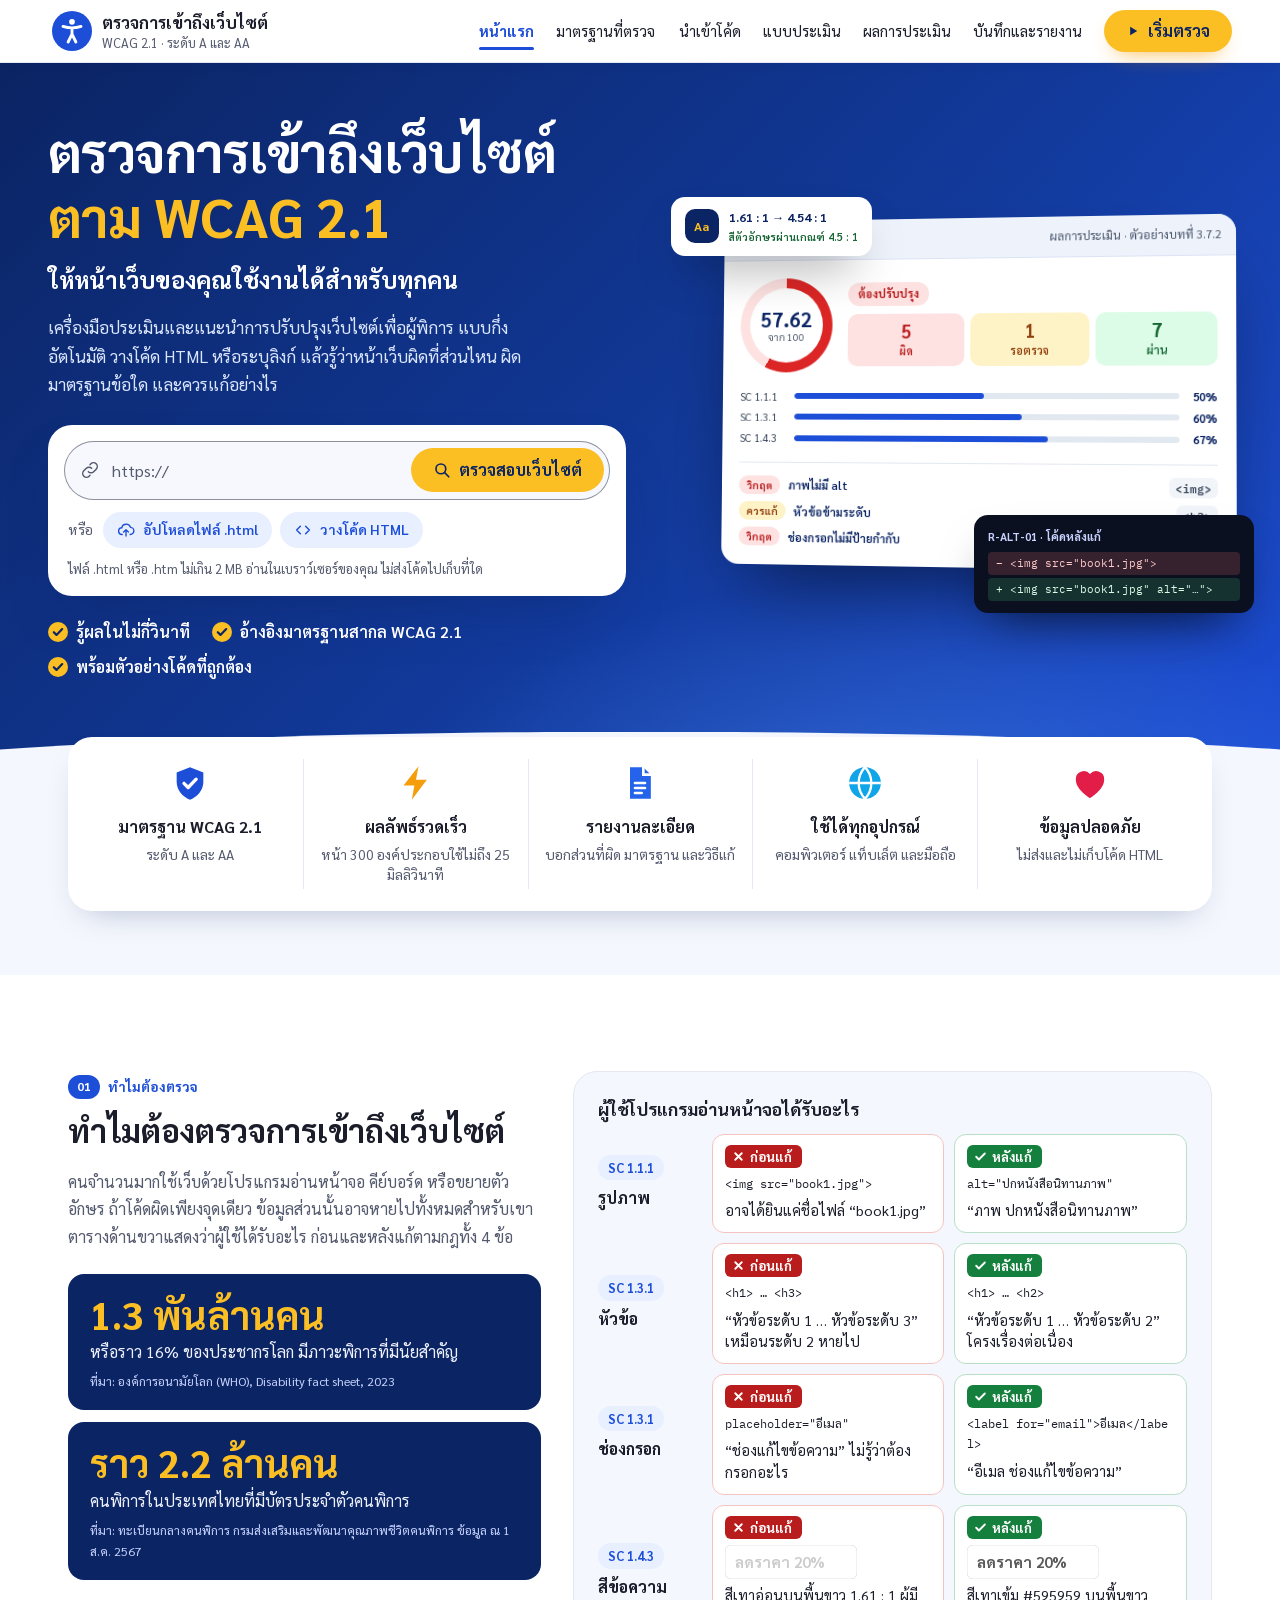
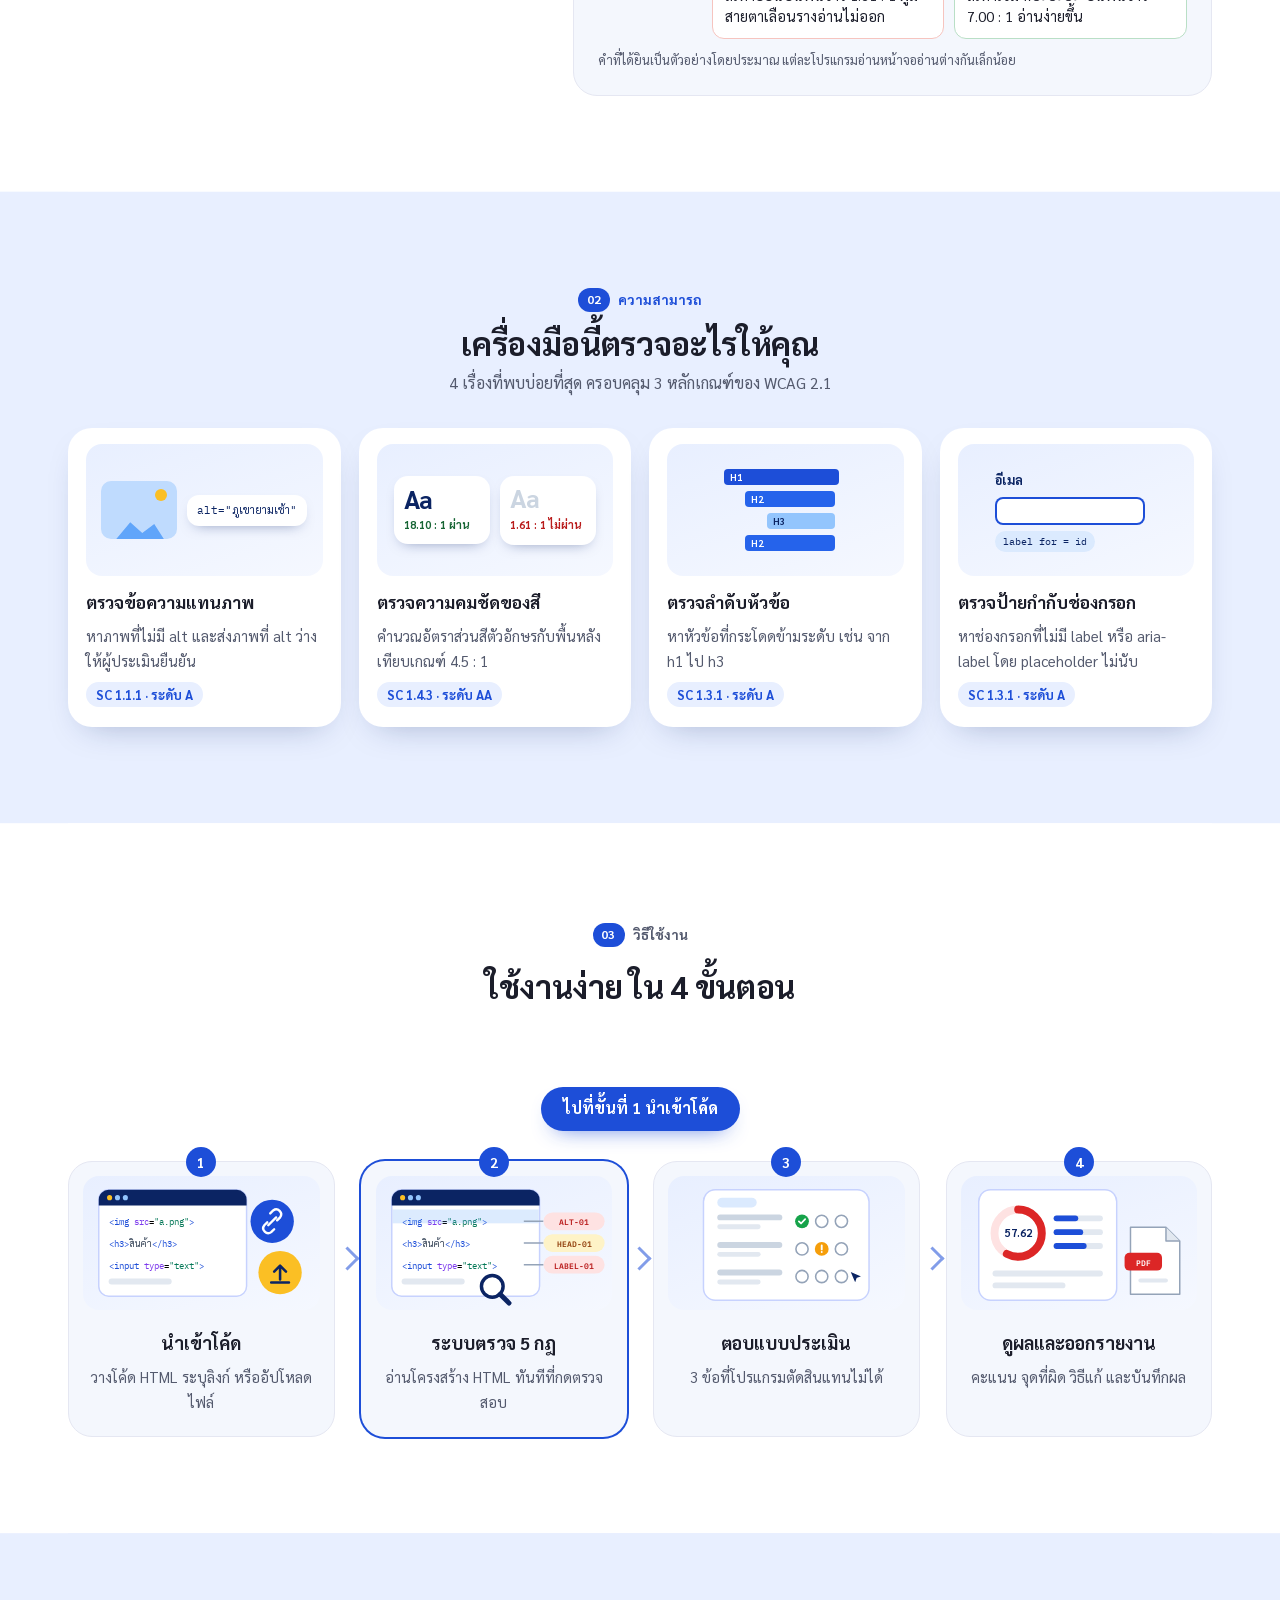
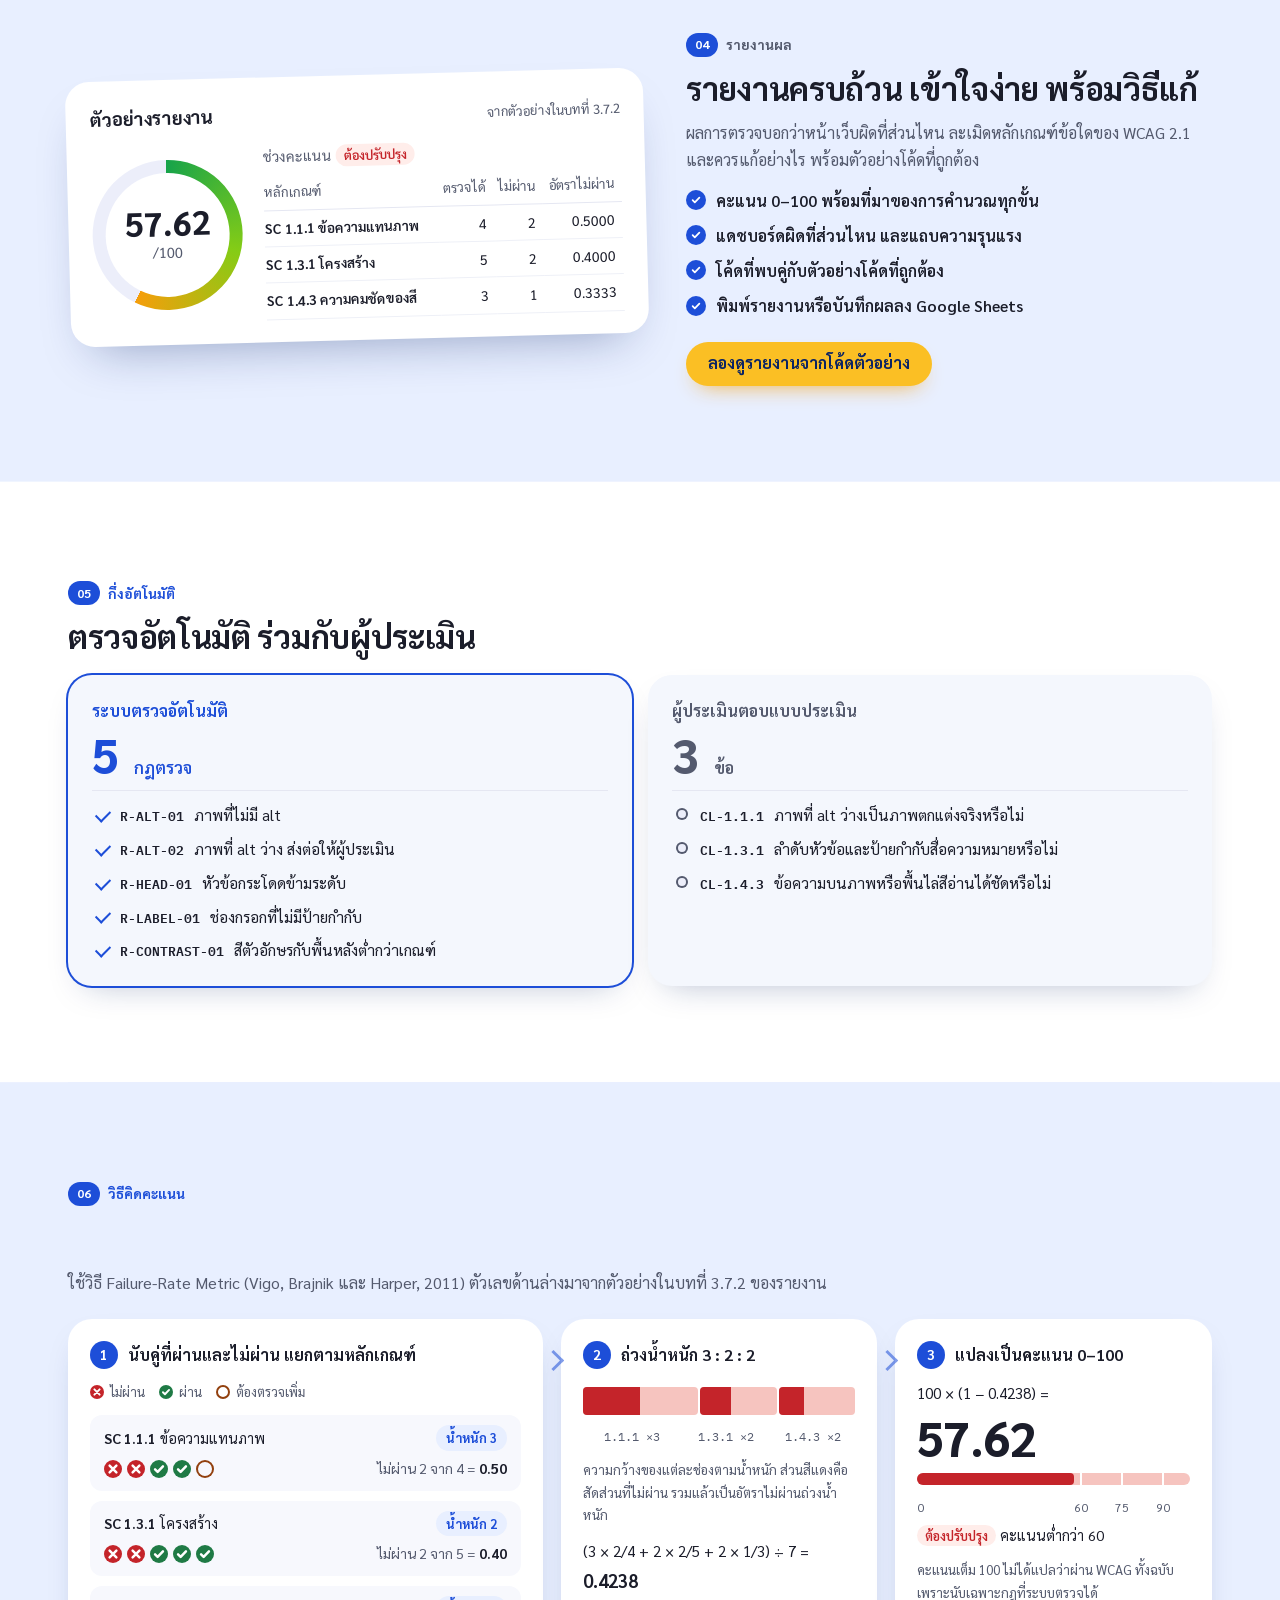
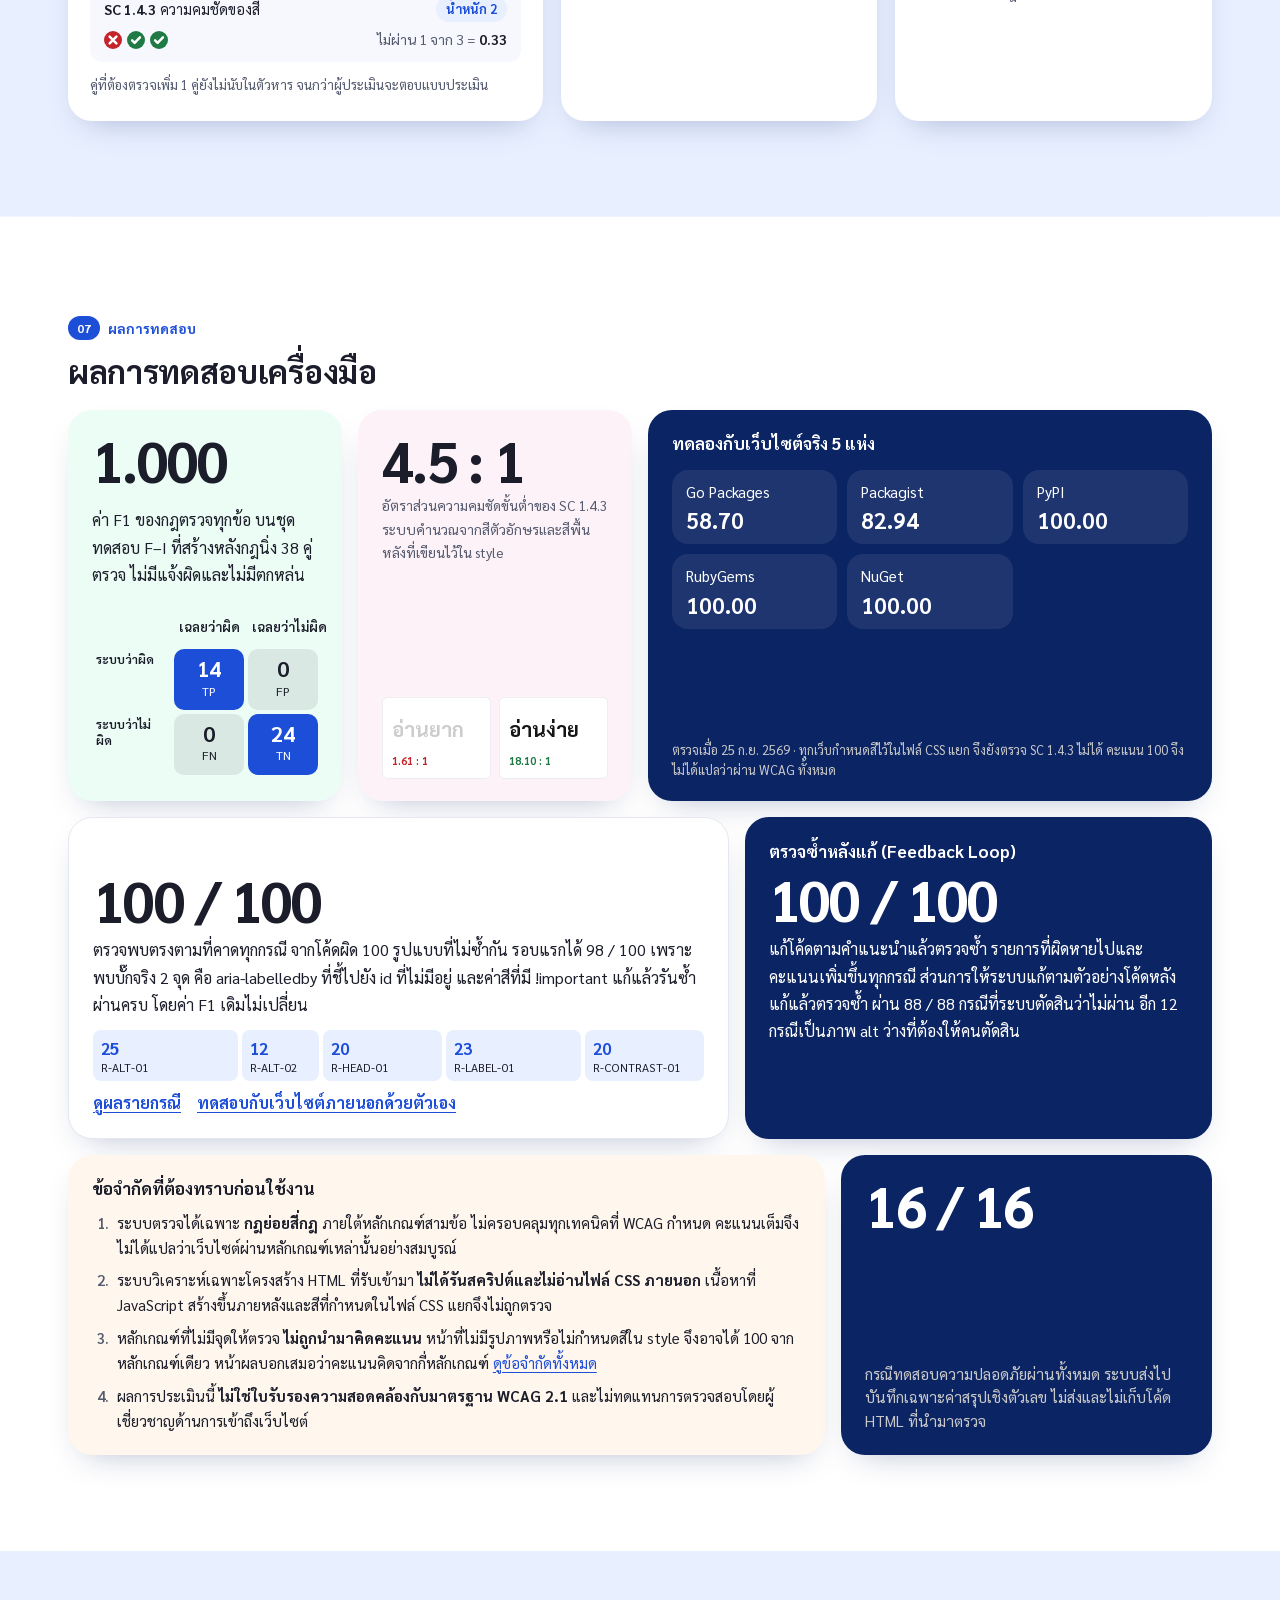
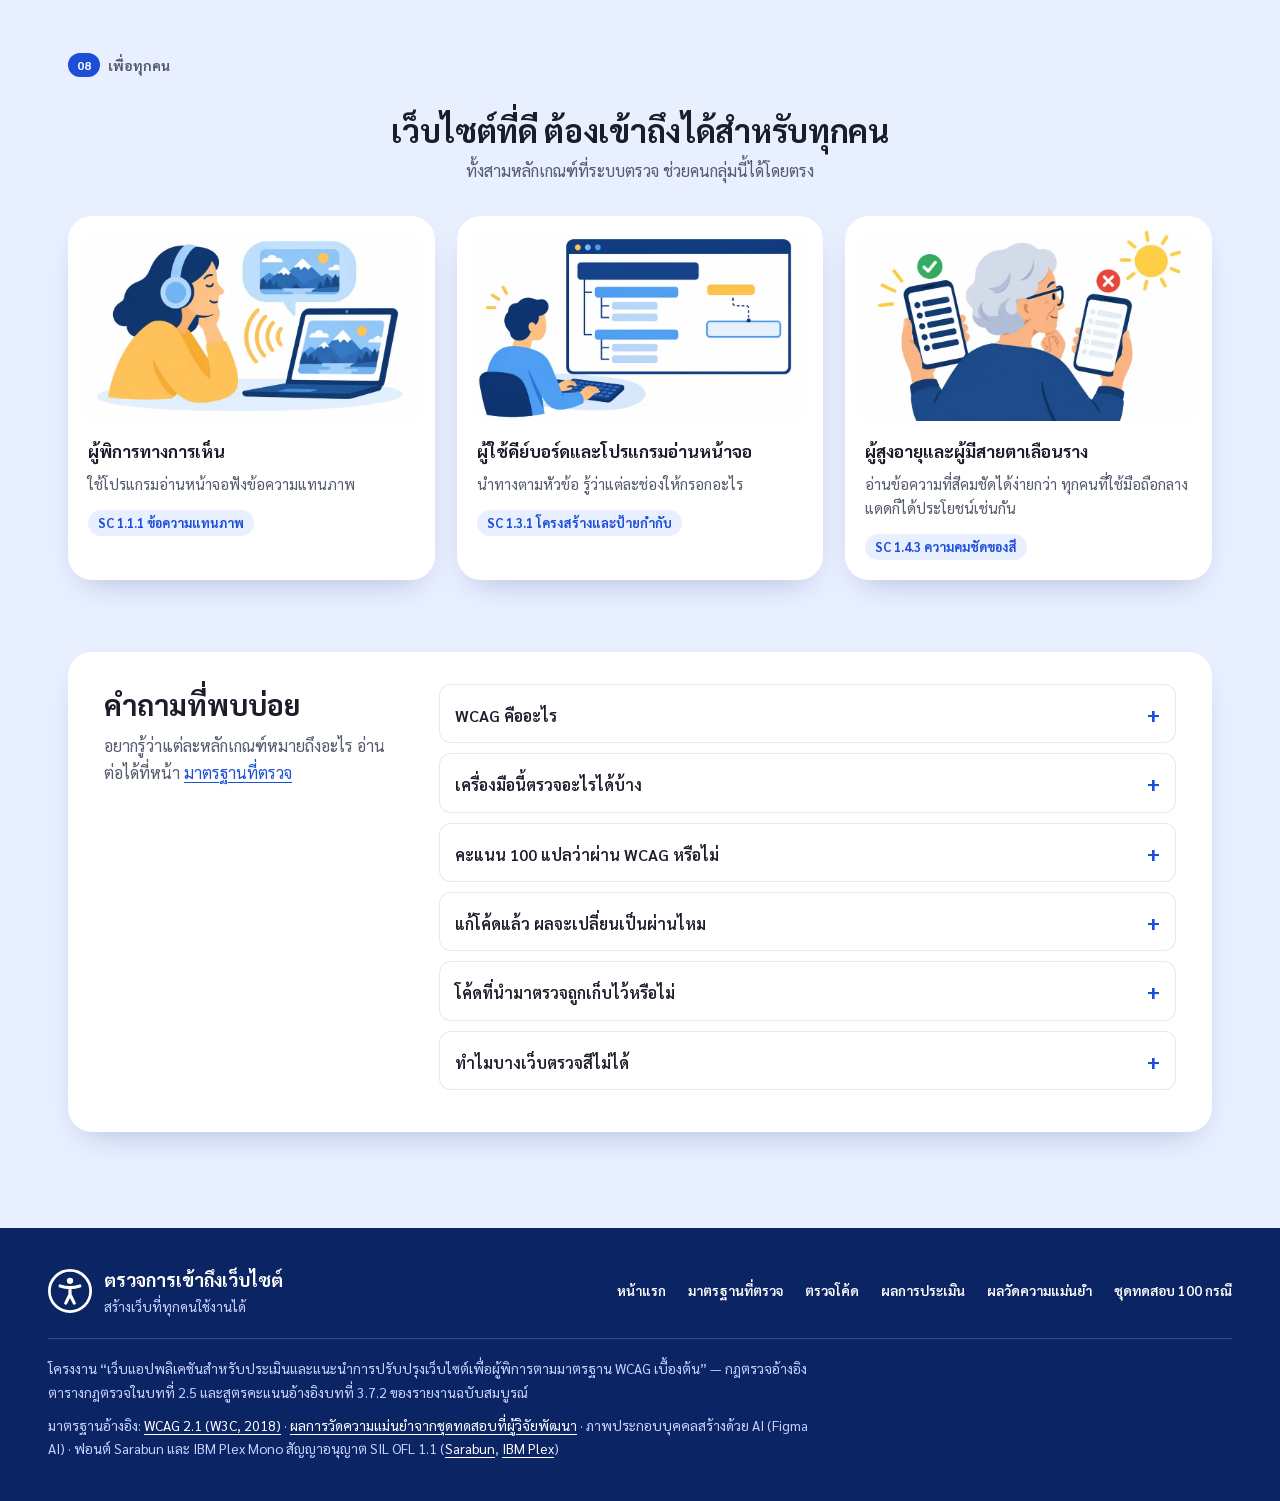
==== commit a89f3ab1: "ซิงก์เว็บตรวจ WCAG: ข้อความค่อย ๆ ปรากฏเมื่อเลื่อน Co-Authored-By: Claude Opus 5.5 <noreply@anthropi" ====
--- a/wcag-checker/index.html
+++ b/wcag-checker/index.html
@@ -1861,8 +1861,21 @@
   @media (max-width:900px) { .board-bugs .t-bugs, .board-bugs .t-loop { grid-column:1 / -1; } }
   @media (max-width:560px) { .bug-mix { flex-wrap:wrap; } .bug-mix li { flex:1 1 30%; } }
 
+  /* ข้อความและการ์ดค่อย ๆ ปรากฏเมื่อเลื่อนมาถึง (หน้าแรกและหน้ามาตรฐาน) — app.js ติดคลาส .rv แล้วเติม .rv-in เมื่อเข้าจอ
+     ซ่อนเฉพาะเมื่อมี JavaScript (html.js) และผู้ใช้ไม่ได้ตั้งลดการเคลื่อนไหว ใช้คุณสมบัติ translate แยกจาก transform
+     จึงไม่ทับการหมุนหรือการยกตัวตอนชี้ที่การ์ดมีอยู่เดิม เนื้อหายังอยู่ในโครงสร้างให้โปรแกรมอ่านหน้าจออ่านได้ตลอด */
+  @media (prefers-reduced-motion: no-preference) {
+    html.js .rv { opacity:0; translate:0 28px;
+      transition:opacity .75s cubic-bezier(.2,.7,.2,1) var(--rv-d, 0ms), translate .75s cubic-bezier(.2,.7,.2,1) var(--rv-d, 0ms),
+        transform .15s, border-color .15s, box-shadow .2s; }
+    html.js .rv.rv-in, html.js .rv:focus-within { opacity:1; translate:none; }
+    html.js .board > .t.rv { animation:none; }
+    html.js .rv:not(.rv-in) .fx-fill { animation-play-state:paused; }
+  }
+
   /* ---------- การพิมพ์รายงาน ---------- */
   @media print {
+    .rv { opacity:1 !important; translate:none !important; transition:none !important; }
     .caps, .score-info { display:none !important; }
     .hero2-art, .hero2-cta, .hero2-checks, .quick, .feats, .how, .report2, .who-faq, .sec-h2, .board-split, .board-proof, .nav-cta { display:none !important; }
     .hero2 { width:auto; margin:0; padding:0; background:none; color:#000; } .hero2::after, .hero2::before { display:none; } .hero2 h1, .hero2-sub, .hero2-lead { color:#000; }
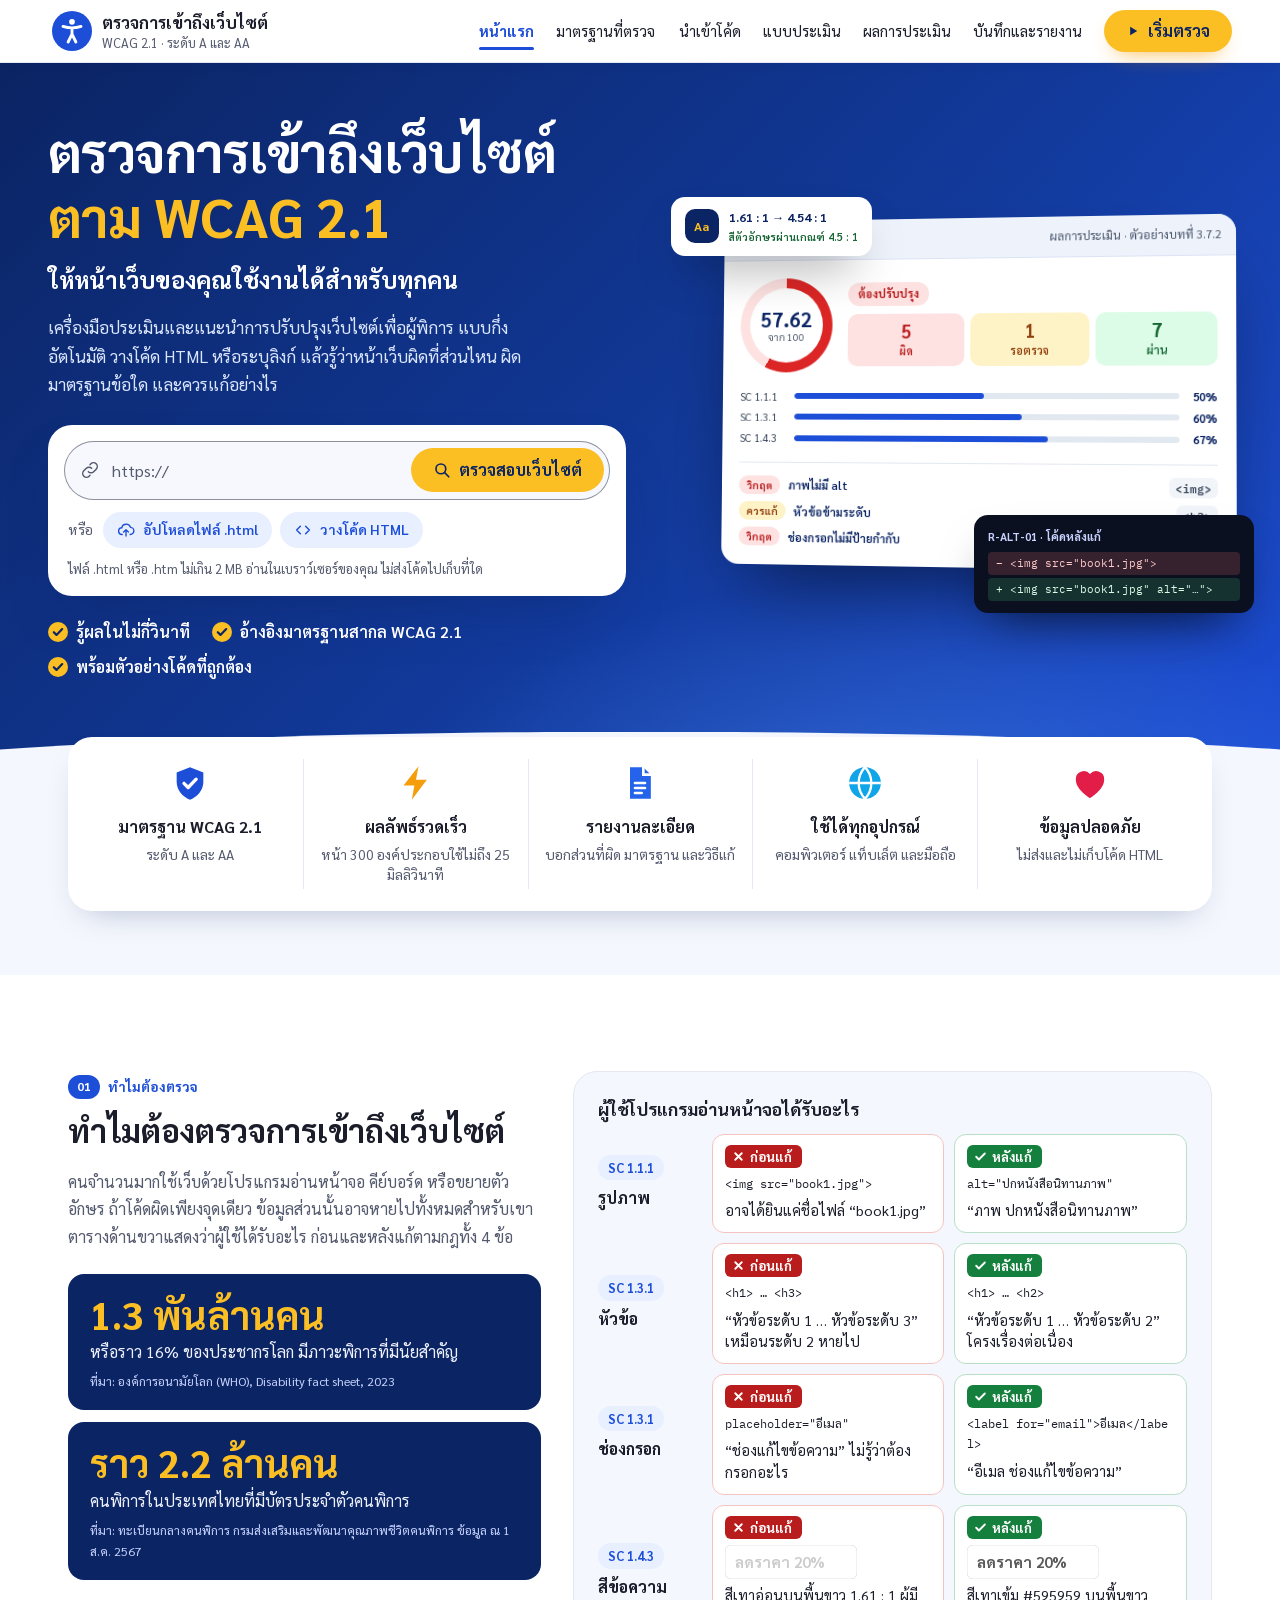
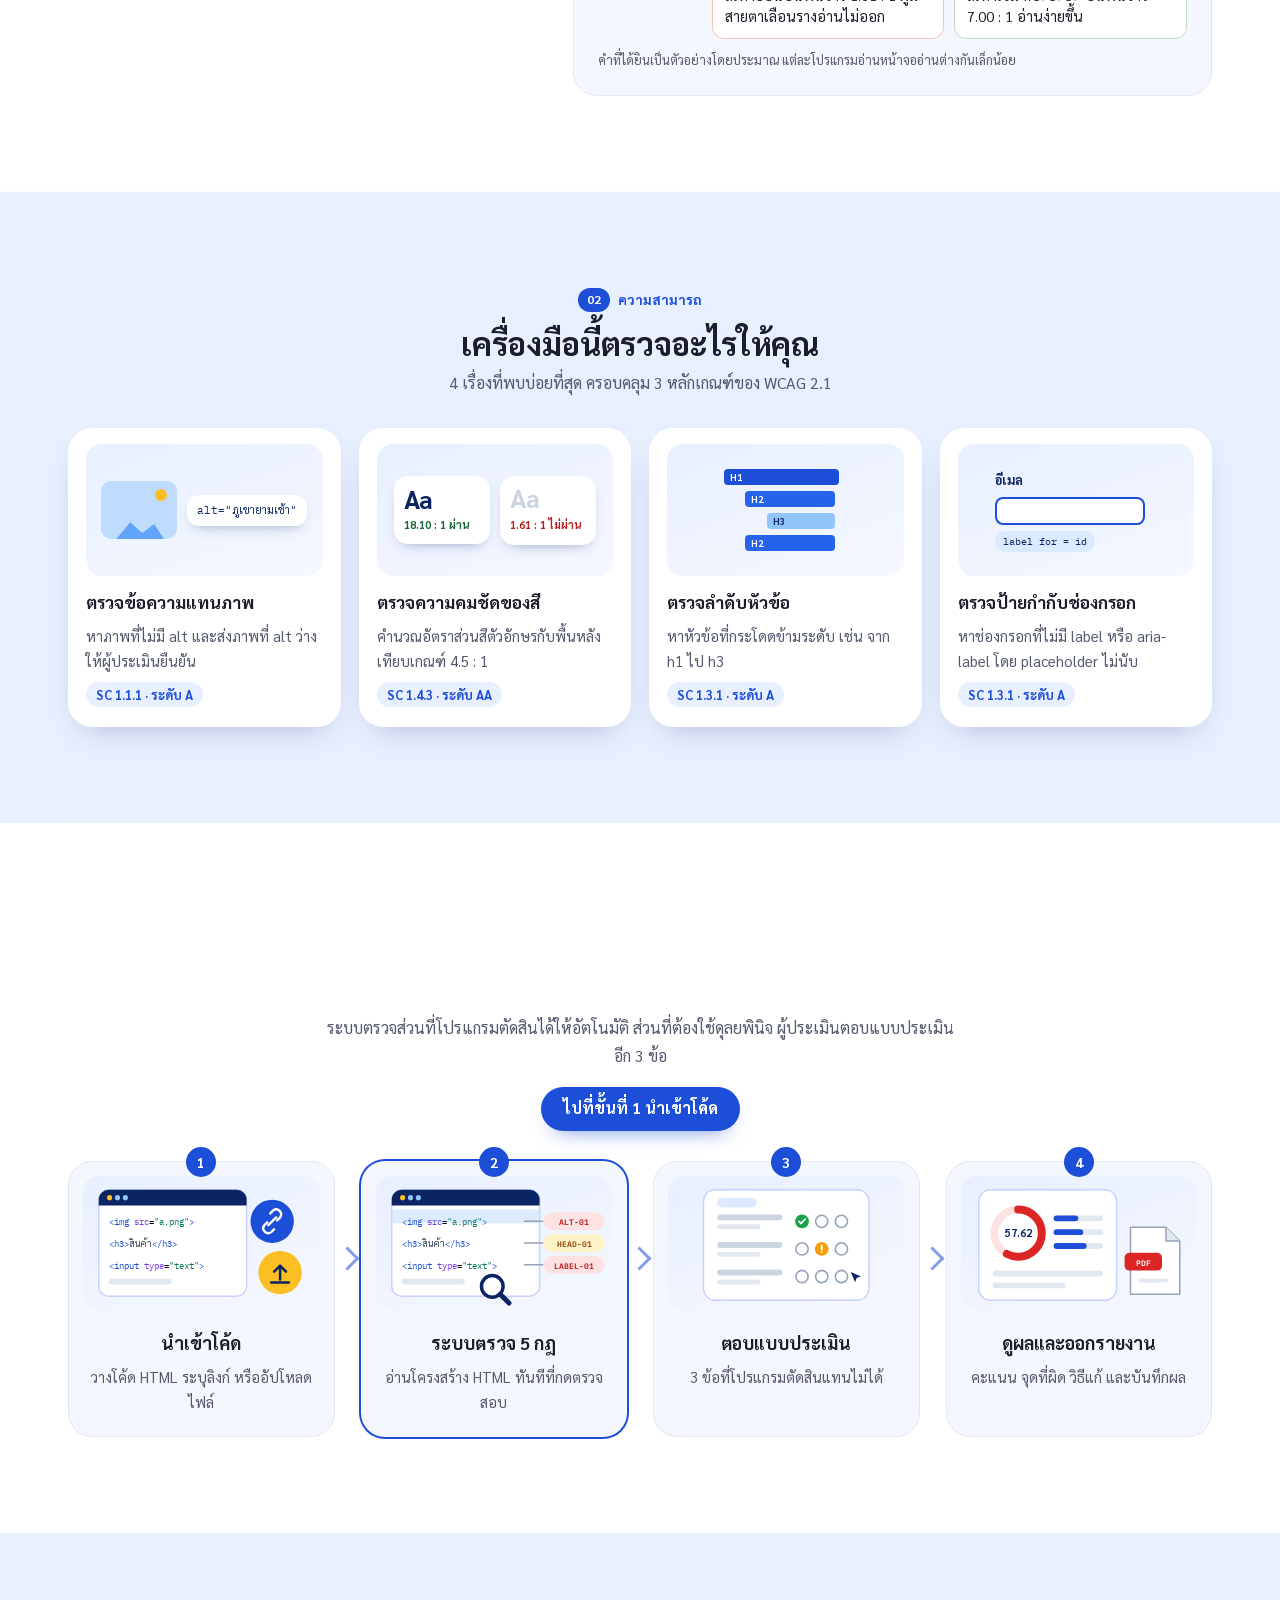
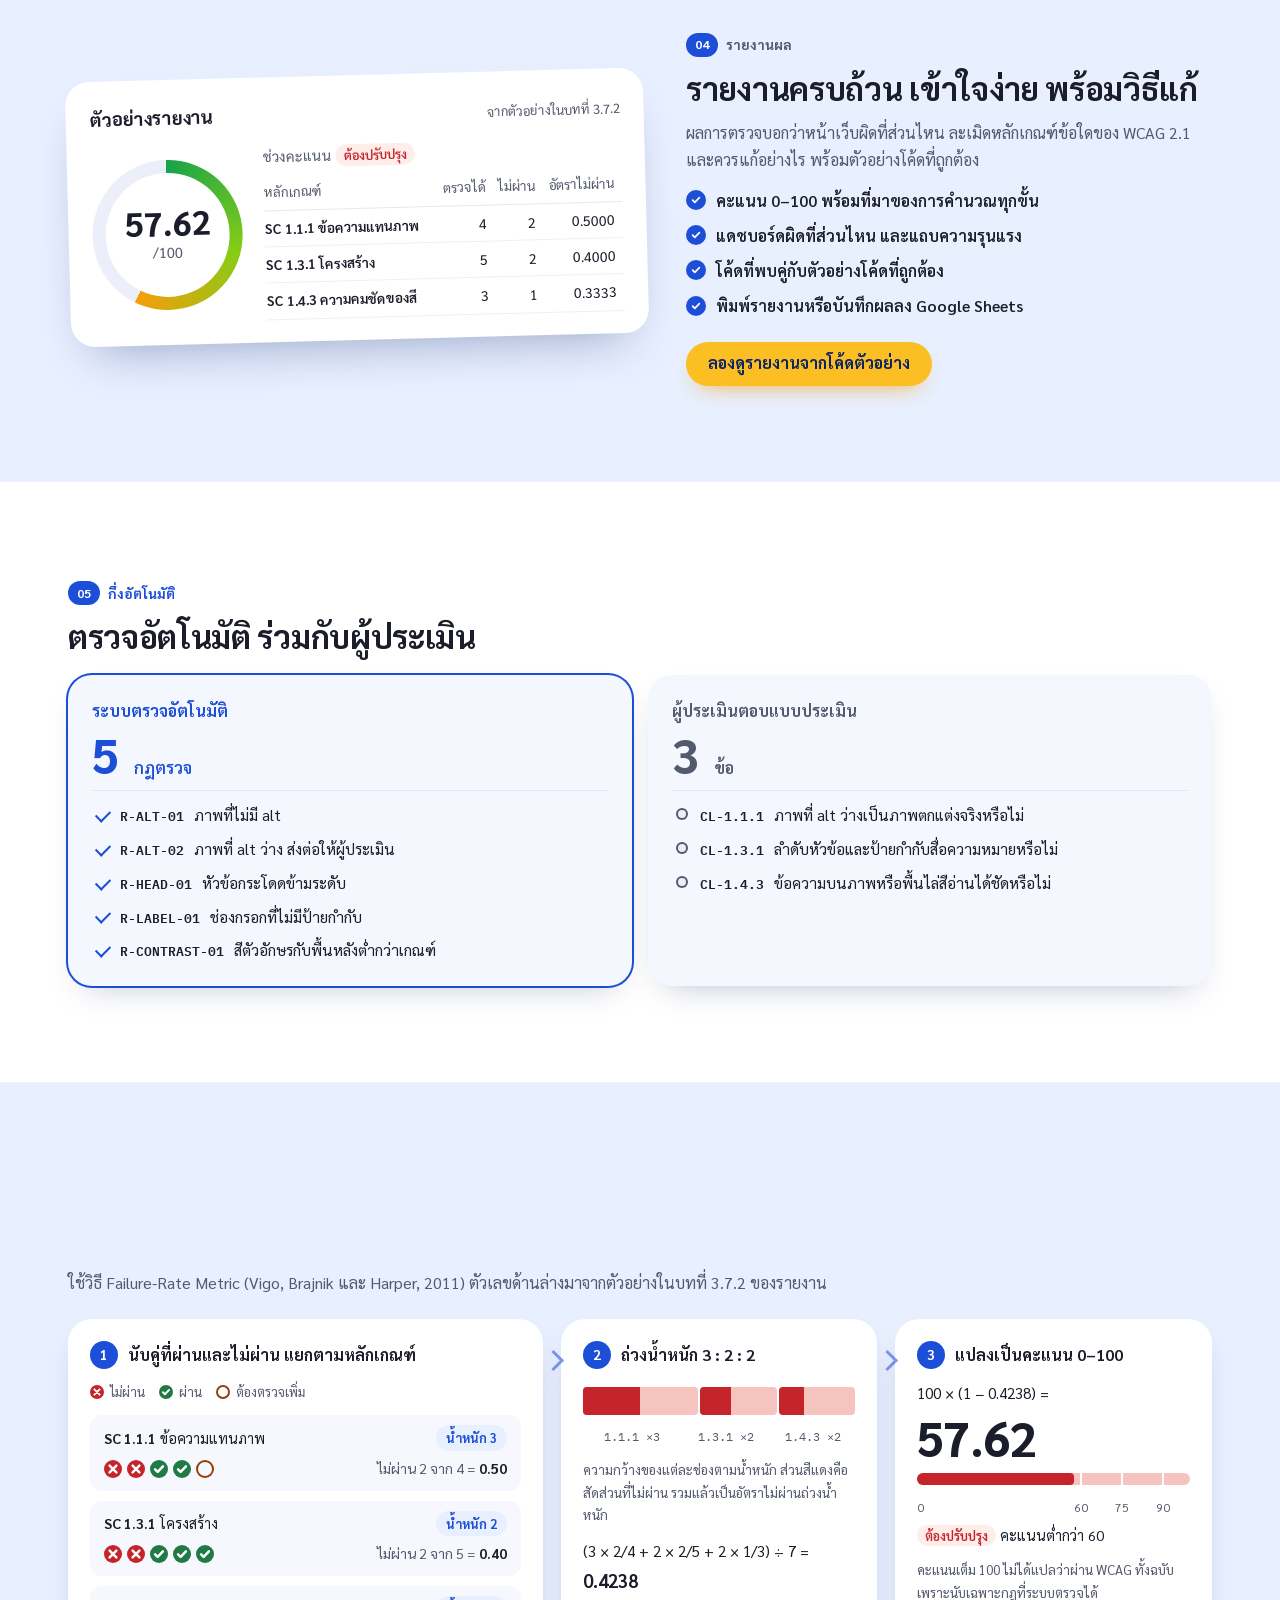
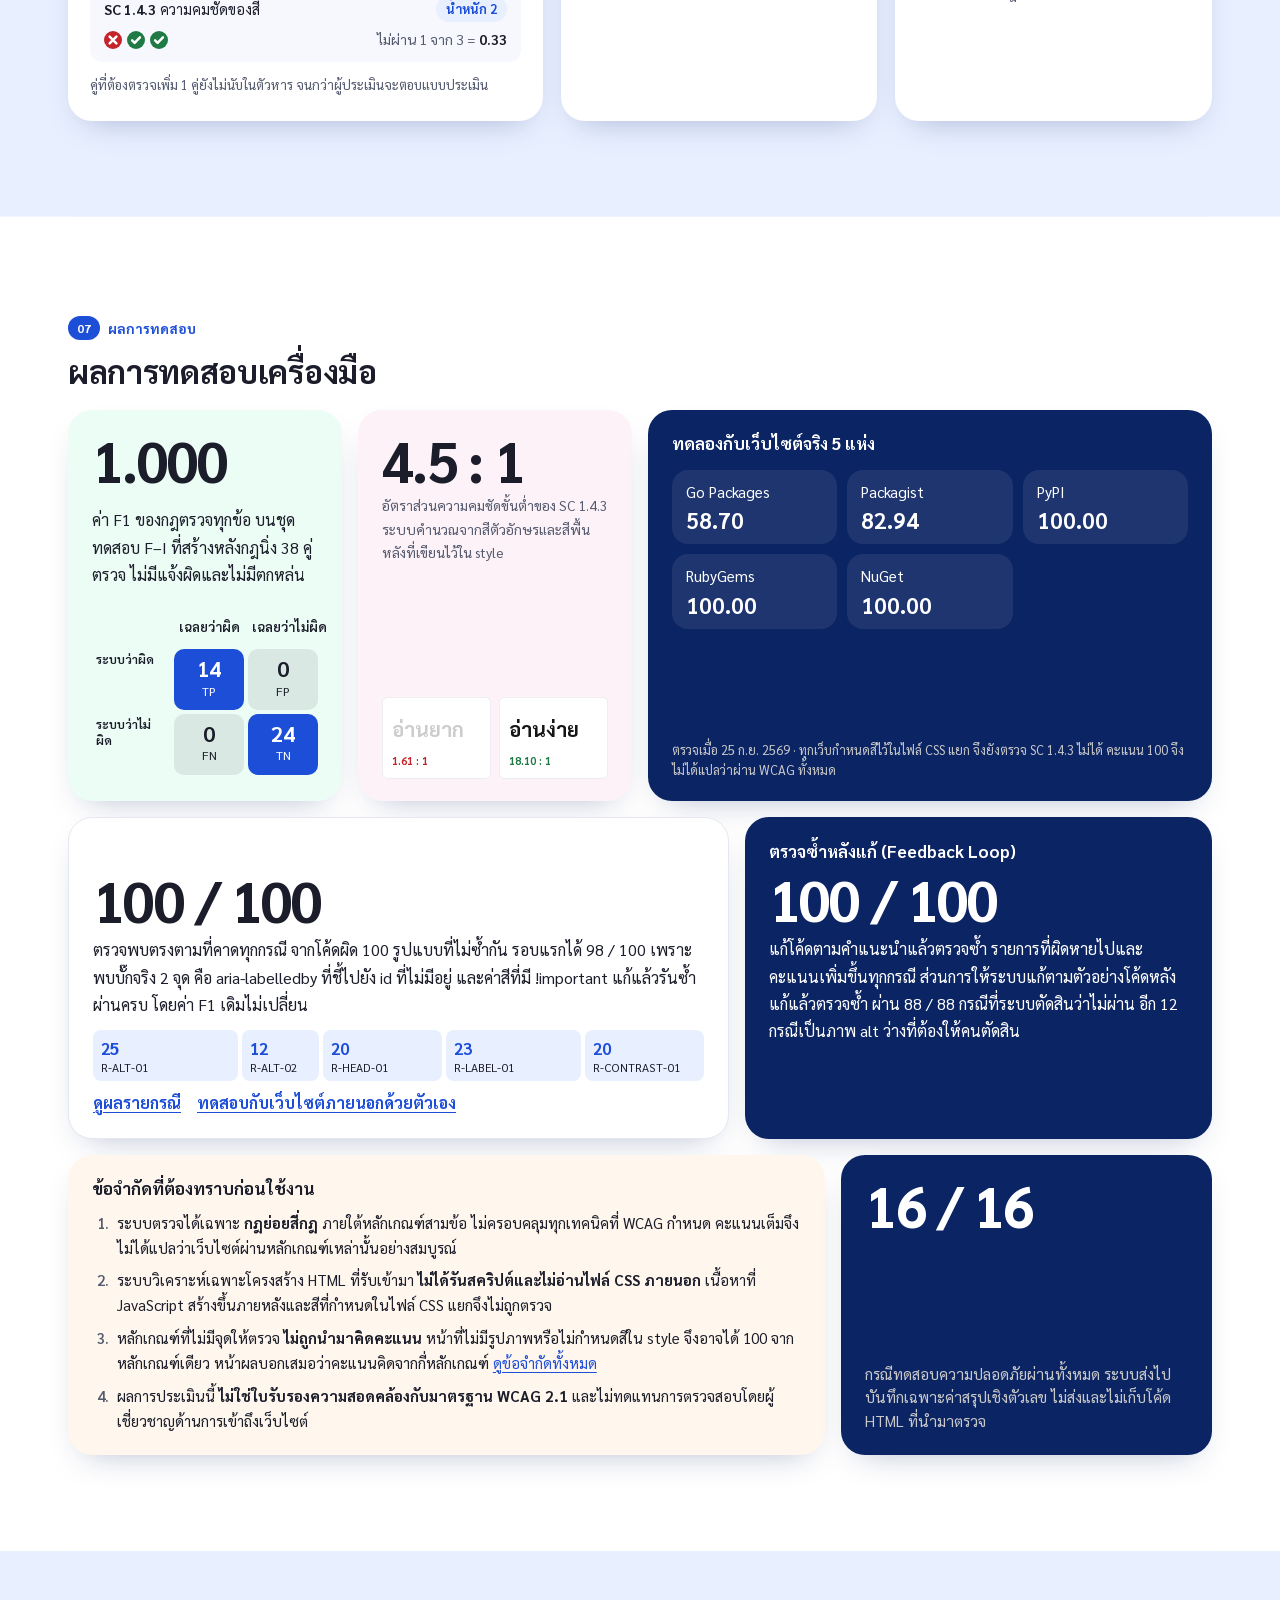
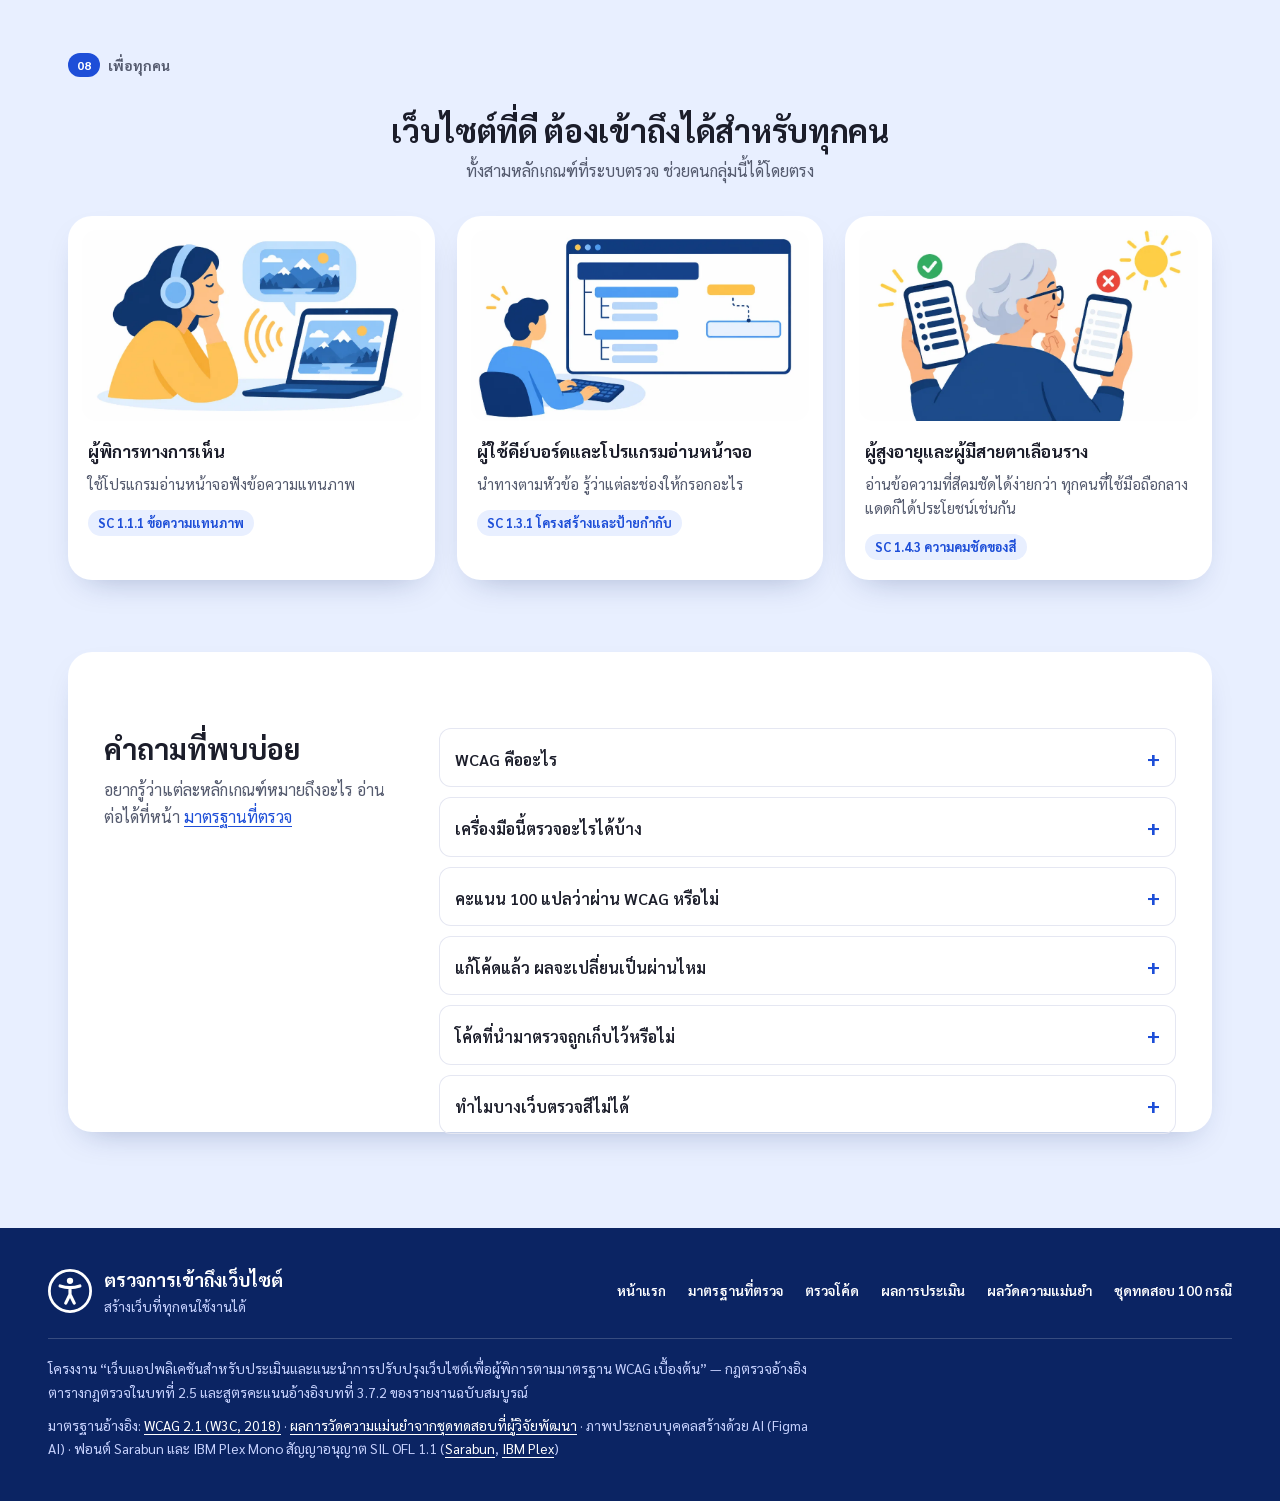
==== commit ba9c7168: "ซิงก์เว็บตรวจ WCAG: ข้อความค่อย ๆ ปรากฏให้เห็นชัดขึ้น Co-Authored-By: Claude Opus 5.5 <noreply@anthr" ====
--- a/wcag-checker/index.html
+++ b/wcag-checker/index.html
@@ -1865,8 +1865,8 @@
      ซ่อนเฉพาะเมื่อมี JavaScript (html.js) และผู้ใช้ไม่ได้ตั้งลดการเคลื่อนไหว ใช้คุณสมบัติ translate แยกจาก transform
      จึงไม่ทับการหมุนหรือการยกตัวตอนชี้ที่การ์ดมีอยู่เดิม เนื้อหายังอยู่ในโครงสร้างให้โปรแกรมอ่านหน้าจออ่านได้ตลอด */
   @media (prefers-reduced-motion: no-preference) {
-    html.js .rv { opacity:0; translate:0 28px;
-      transition:opacity .75s cubic-bezier(.2,.7,.2,1) var(--rv-d, 0ms), translate .75s cubic-bezier(.2,.7,.2,1) var(--rv-d, 0ms),
+    html.js .rv { opacity:0; translate:0 44px;
+      transition:opacity .9s ease var(--rv-d, 0ms), translate 1s cubic-bezier(.2,.7,.2,1) var(--rv-d, 0ms),
         transform .15s, border-color .15s, box-shadow .2s; }
     html.js .rv.rv-in, html.js .rv:focus-within { opacity:1; translate:none; }
     html.js .board > .t.rv { animation:none; }
@@ -2743,8 +2743,8 @@
 </div>
 
 
-<script src="./analyzer.js"></script>
-<script src="./fixer.js"></script>
-<script src="./app.js"></script>
+<script src="./analyzer.js?v=20261105"></script>
+<script src="./fixer.js?v=20261105"></script>
+<script src="./app.js?v=20261105"></script>
 </body>
 </html>
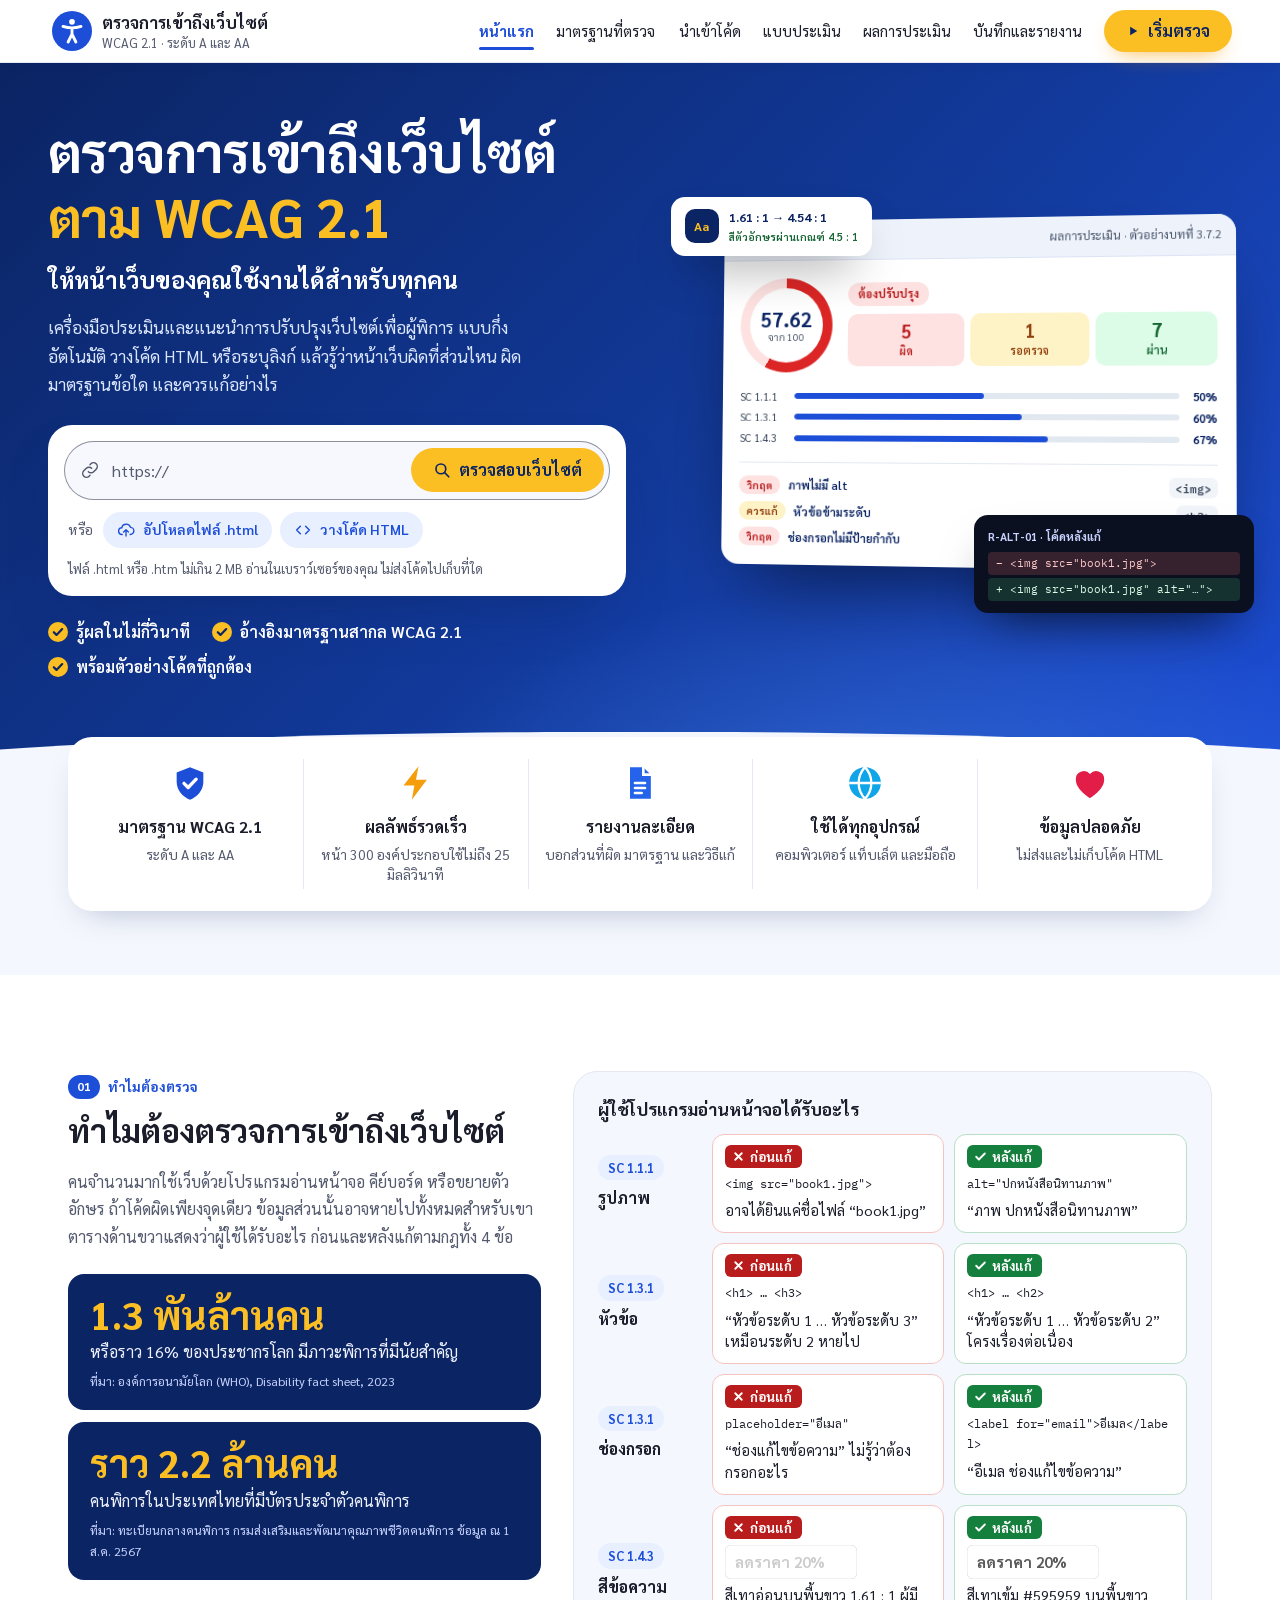
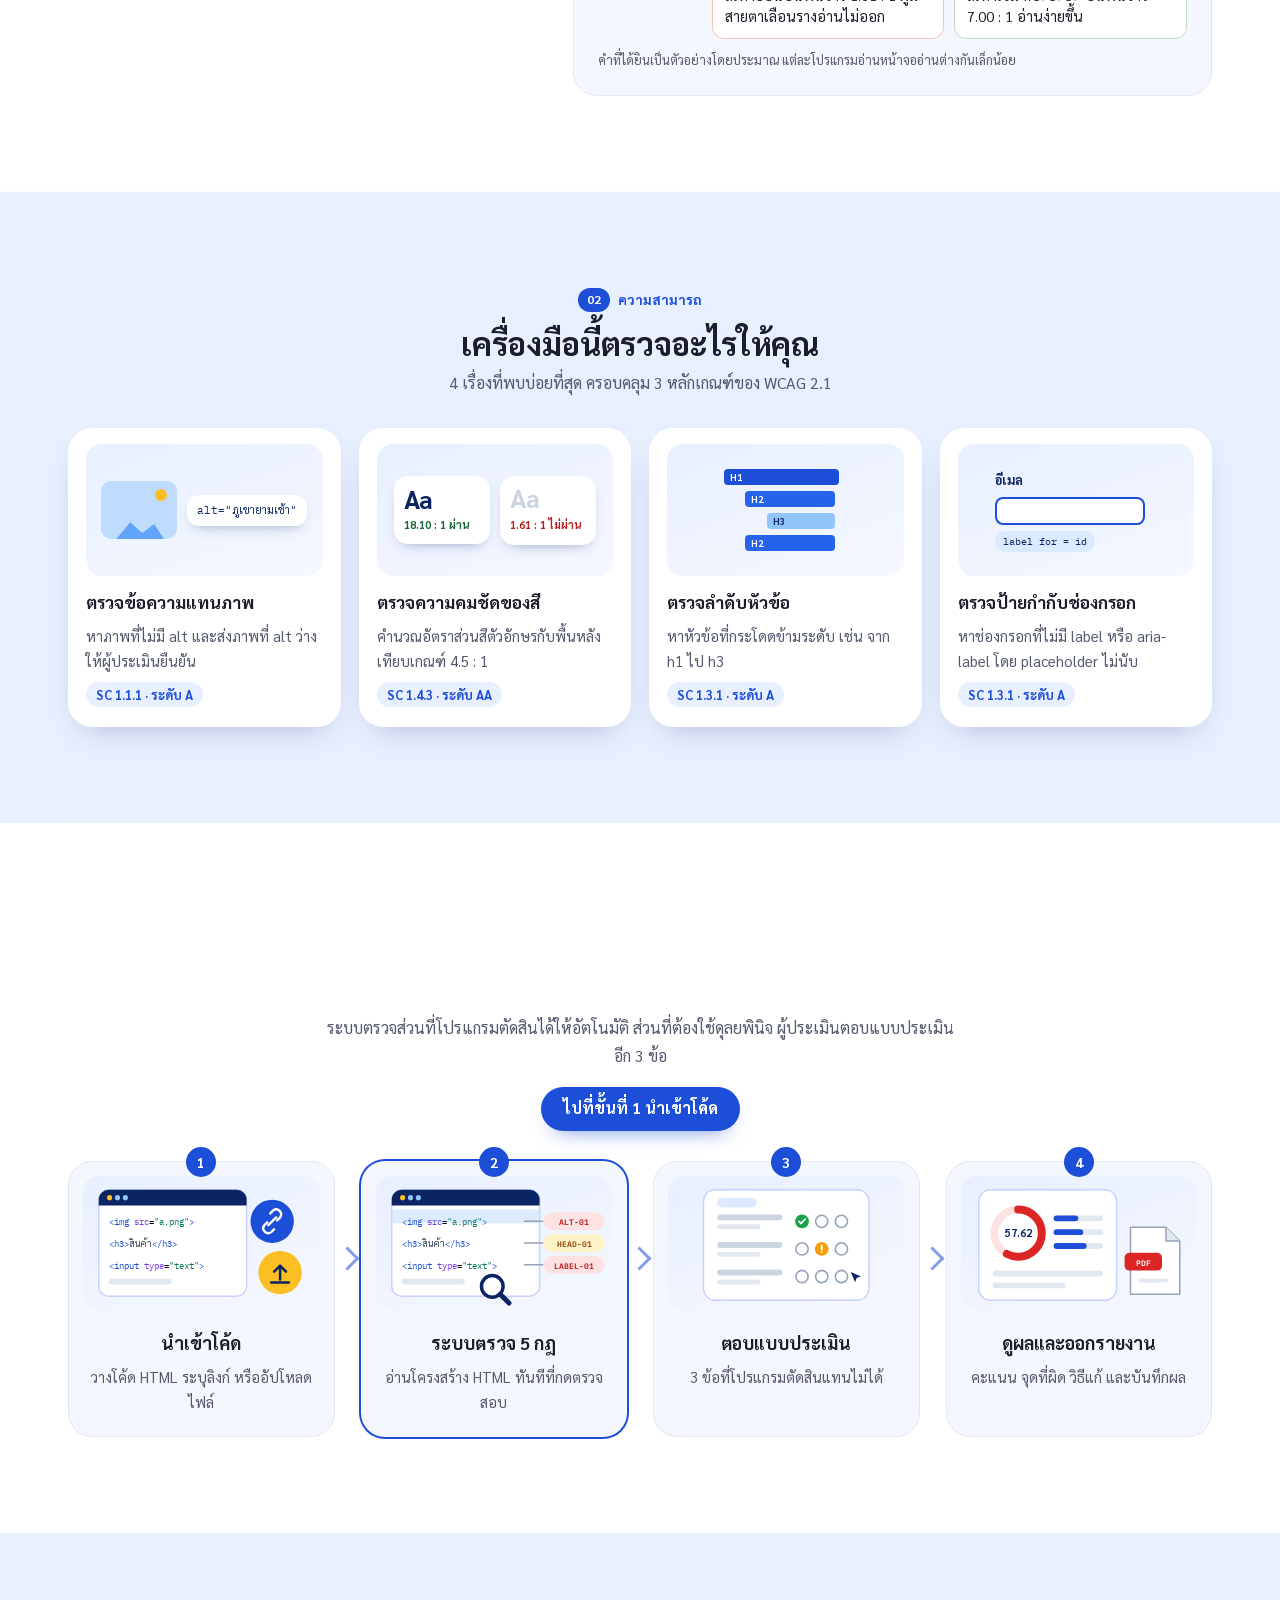
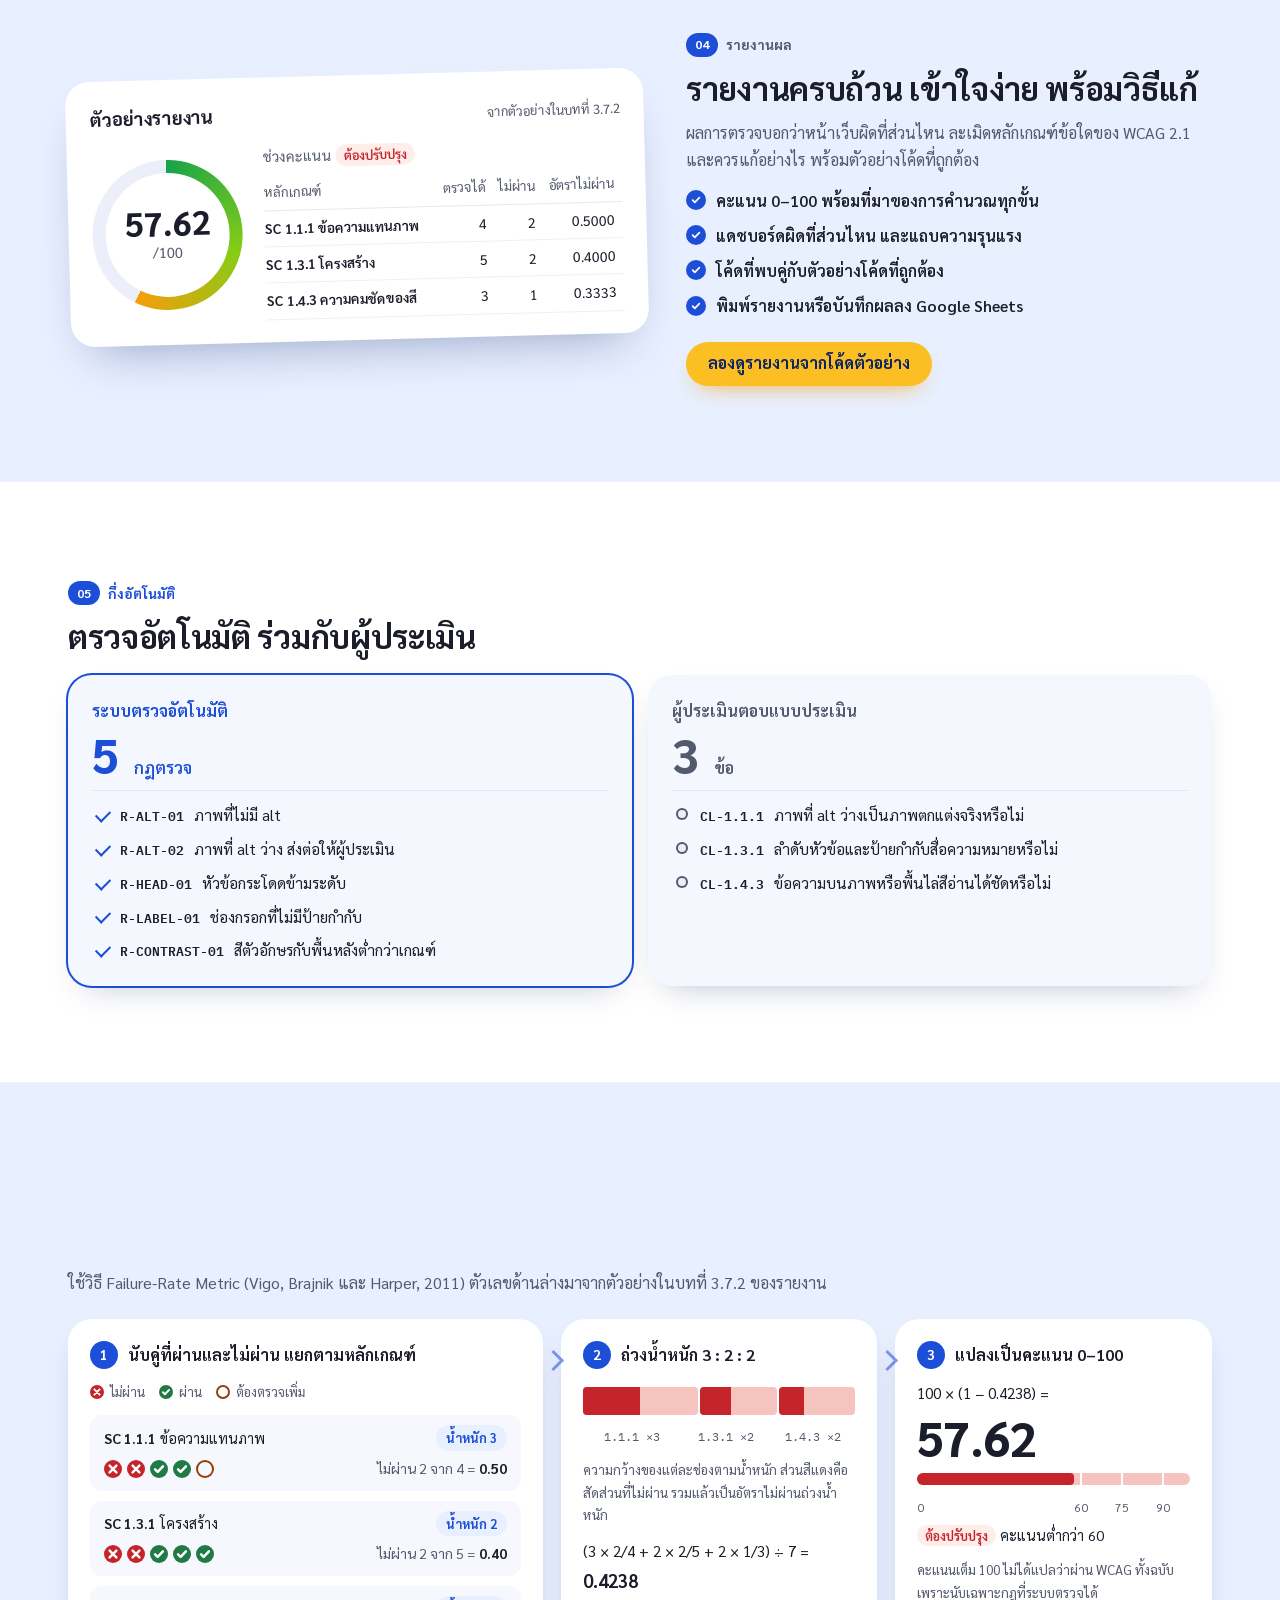
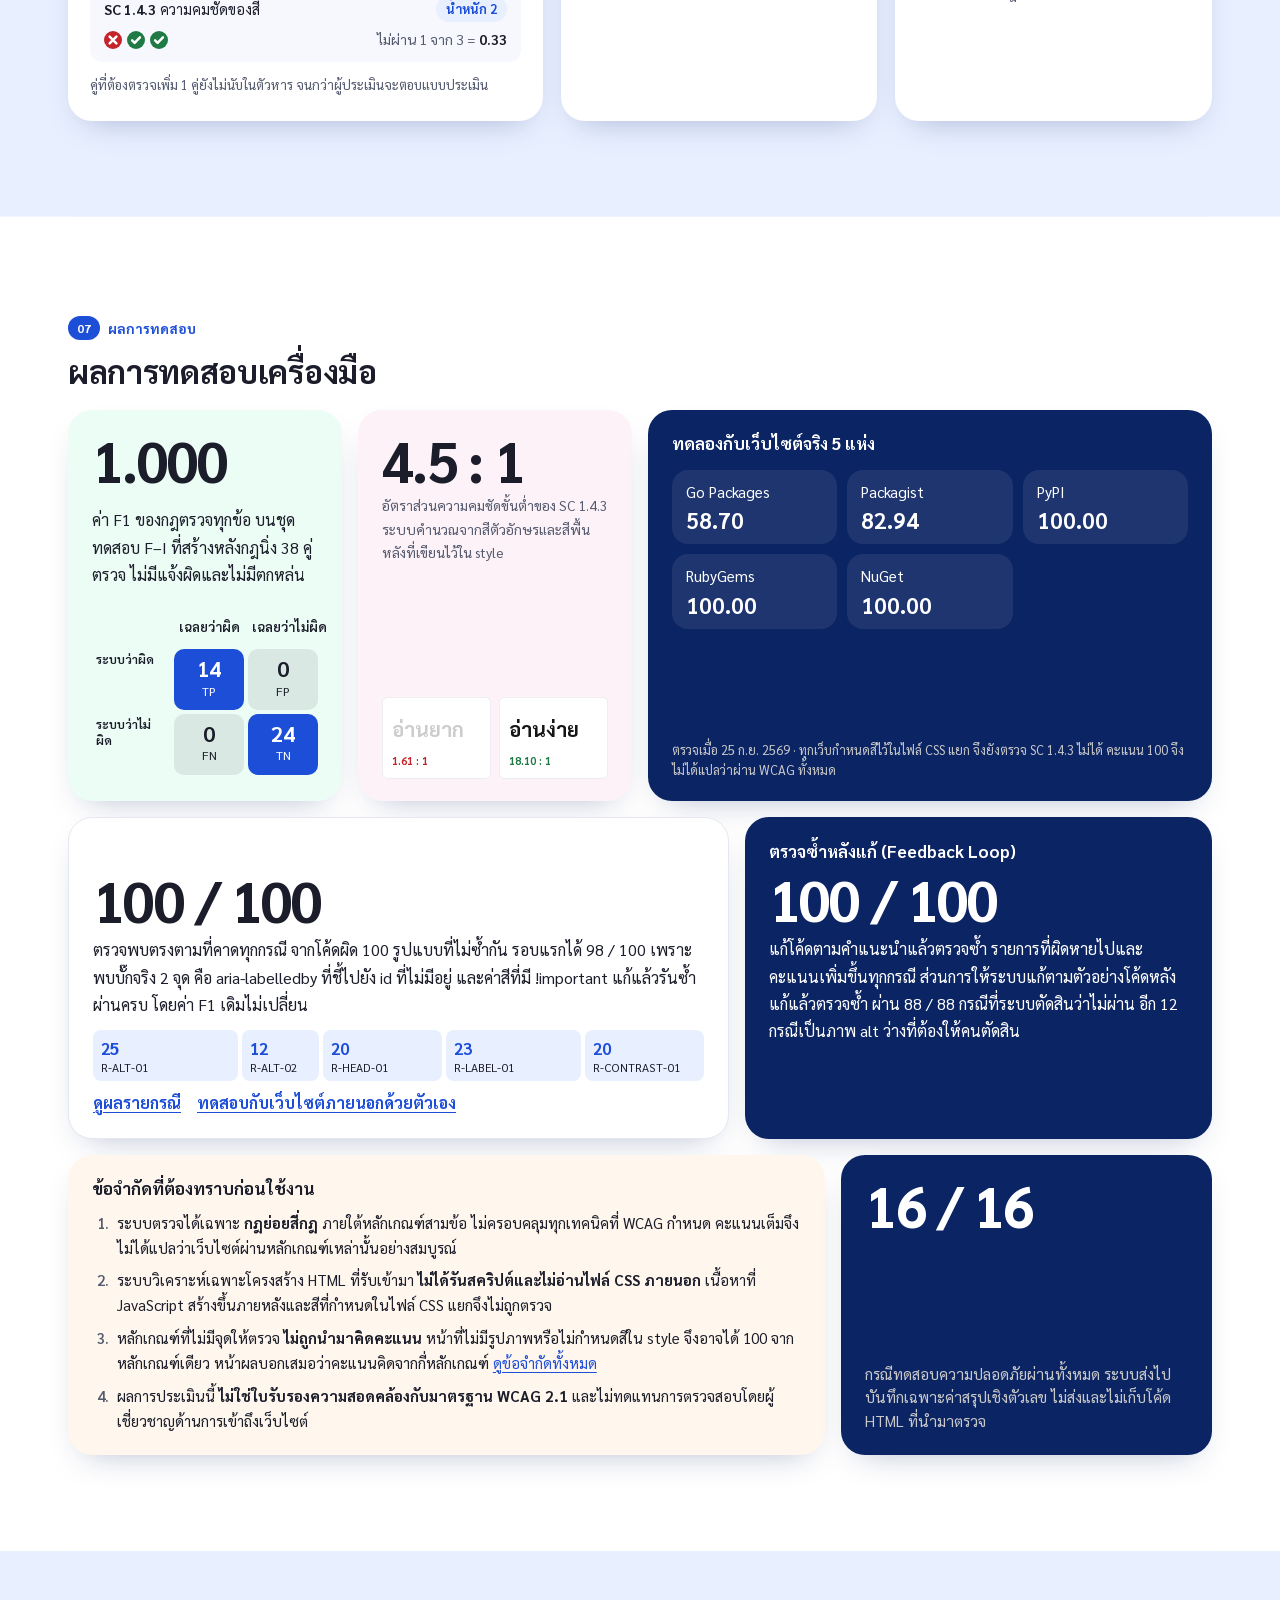
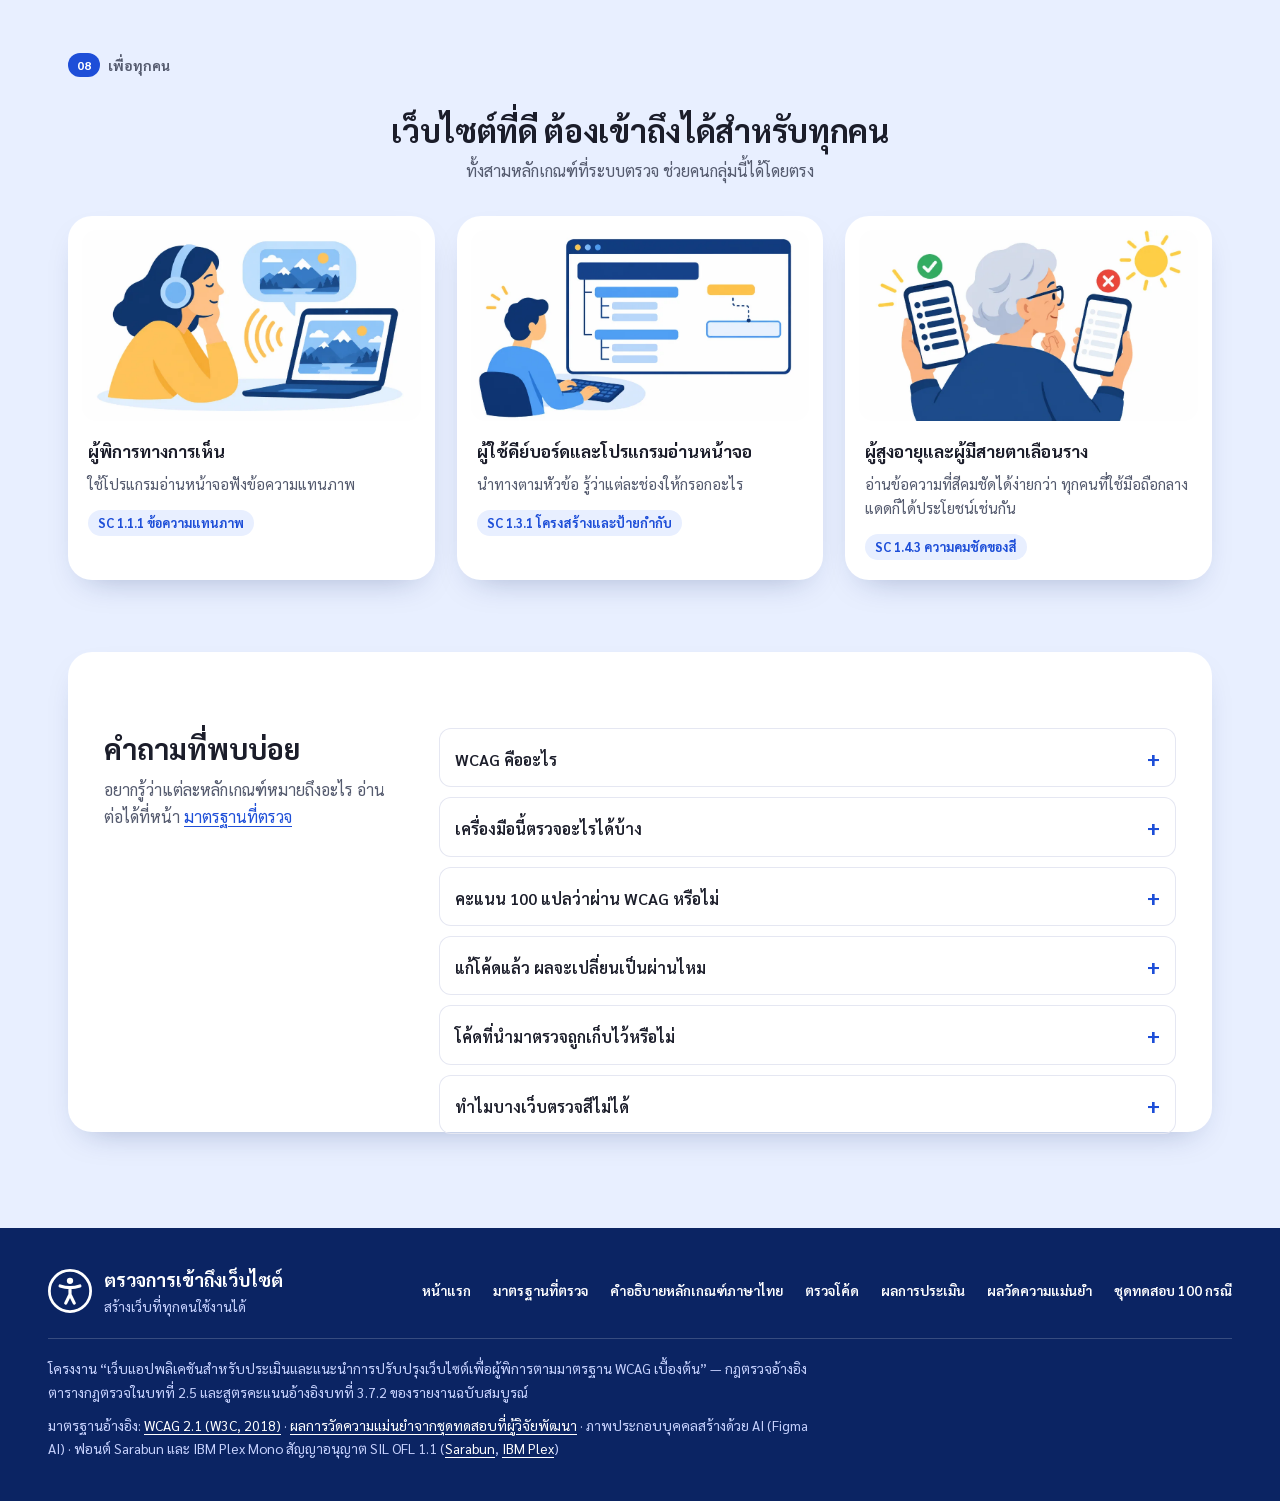
==== commit c834e585: "ซิงก์เว็บตรวจ WCAG: คำอธิบายหลักเกณฑ์ฉบับเต็มภาษาไทย Co-Authored-By: Claude Opus 5.5 <noreply@anthro" ====
--- a/wcag-checker/index.html
+++ b/wcag-checker/index.html
@@ -1873,6 +1873,58 @@
     html.js .rv:not(.rv-in) .fx-fill { animation-play-state:paused; }
   }
 
+  /* คำอธิบายหลักเกณฑ์ฉบับเต็มภาษาไทย (#understand-section) แทนลิงก์ไปเอกสารภาษาอังกฤษของ W3C */
+  .understand.view { background:none; border:0; padding:0; margin-top:0; box-shadow:none; }
+  .u-top { margin-bottom:var(--s-5); }
+  .u-top h1 { font-size:clamp(1.6rem, 1.3rem + 1.2vw, 2.2rem); line-height:1.3; margin:0 0 8px; }
+  .u-back { margin:0 0 8px; font-weight:700; }
+  .u-note { margin:12px 0 0; padding:12px 16px; border-radius:var(--r-sm); background:var(--warn-bg); border:1px solid var(--warn-line); font-size:.9rem; max-width:none; }
+  .u-nav { display:grid; grid-template-columns:repeat(3, minmax(0, 1fr)); gap:10px; margin-top:var(--s-5); }
+  .u-nav a { display:flex; flex-direction:column; gap:2px; padding:14px 18px; border-radius:var(--r-md); background:var(--page); color:var(--ink);
+    text-decoration:none; box-shadow:var(--sh-1); border:1px solid var(--rule); }
+  .u-nav a:hover { border-color:var(--link); }
+  .u-nav b { color:var(--link); font-size:.9rem; }
+  .u-nav span { font-weight:700; font-size:1.05rem; }
+  .u-nav small { color:var(--ink-2); }
+  .u-art { margin:0 0 var(--s-6); padding:var(--s-6); border-radius:var(--r-lg); background:var(--page); border:1px solid var(--rule); scroll-margin-top:90px; }
+  .u-head { padding-bottom:var(--s-4); margin-bottom:var(--s-4); border-bottom:1px solid var(--rule); }
+  .u-head h2 { margin:0 0 8px; font-size:clamp(1.45rem, 1.2rem + 1vw, 1.9rem); line-height:1.3; }
+  .u-head h2 .en { display:block; font-size:.95rem; font-weight:400; color:var(--ink-2); }
+  .u-sum { margin:0; font-size:1.05rem; }
+  .u-sec { padding:var(--s-4) 0; border-bottom:1px solid var(--rule-2); }
+  .u-sec:last-of-type { border-bottom:0; }
+  .u-sec h3 { margin:0 0 10px; font-size:1.15rem; }
+  .u-sec h4 { margin:14px 0 8px; font-size:1rem; }
+  .u-sec p { margin:0 0 10px; max-width:78ch; }
+  .u-quote { margin:0; padding:14px 18px; border-radius:var(--r-sm); background:var(--p1); border-left:5px solid var(--blue, #1d4ed8); font-size:1.08rem; font-weight:600; }
+  .u-quote p { margin:0; }
+  .u-dl { display:grid; gap:8px; margin:0; }
+  .u-dl > div { display:grid; grid-template-columns:13em minmax(0, 1fr); gap:12px; padding:10px 14px; border-radius:var(--r-sm); background:var(--paper-2); }
+  .u-dl dt { font-weight:700; }
+  .u-dl dd { margin:0; }
+  .u-list, .u-steps { margin:0; padding-left:1.4em; display:grid; gap:6px; }
+  .u-steps li::marker { font-weight:700; color:var(--link); }
+  .u-ex { list-style:none; margin:0; padding:0; display:grid; grid-template-columns:repeat(3, minmax(0, 1fr)); gap:10px; }
+  .u-ex li { display:flex; flex-direction:column; align-items:flex-start; gap:6px; padding:12px 14px; border-radius:var(--r-sm); background:var(--page); border:1px solid var(--good-line); }
+  .u-ex li.ux-bad { border-color:var(--bad-line); }
+  .u-ex code { font-size:.78rem; word-break:break-all; }
+  .u-ex li > span:last-child { font-size:.88rem; color:var(--ink-2); }
+  .u-2col { display:grid; grid-template-columns:minmax(0, 1fr) minmax(0, 1fr); gap:var(--s-5); }
+  .u-sec.u-2col > div > h3 + * { margin-top:0; }
+  .u-tech { list-style:none; margin:0; padding:0; display:grid; gap:6px; }
+  .u-tech li { display:grid; grid-template-columns:4.6em minmax(0, 1fr); gap:10px; align-items:baseline; }
+  .u-tech code { justify-self:start; padding:1px 8px; border-radius:6px; background:var(--good-bg); color:var(--good); font-weight:700; font-size:.82rem; }
+  .u-fail code { background:var(--bad-bg); color:var(--bad); }
+  .u-tech em { display:block; font-style:normal; font-size:.84rem; color:var(--link); font-weight:600; }
+  .u-aside { margin-top:12px !important; padding:10px 14px; border-radius:var(--r-sm); background:var(--p1); font-size:.92rem; }
+  .u-tool .u-2col > div { padding:14px 16px; border-radius:var(--r-sm); background:var(--paper-2); }
+  .ut-k { margin:0 0 8px !important; }
+  .u-tool .badge.none { display:inline-flex; align-items:center; padding:2px 10px; border-radius:6px; color:var(--st-ink); background:var(--st-none); font-weight:700; }
+  .u-src { margin:var(--s-4) 0 0; padding-top:var(--s-3); border-top:1px solid var(--rule); font-size:.88rem; color:var(--ink-2); }
+  .std-more a { font-weight:700; }
+  @media (max-width:900px) { .u-ex, .u-nav { grid-template-columns:minmax(0, 1fr); } .u-2col { grid-template-columns:minmax(0, 1fr); } }
+  @media (max-width:560px) { .u-art { padding:var(--s-5) var(--s-4); } .u-dl > div { grid-template-columns:minmax(0, 1fr); gap:2px; } }
+
   /* ---------- การพิมพ์รายงาน ---------- */
   @media print {
     .rv { opacity:1 !important; translate:none !important; transition:none !important; }
@@ -1885,7 +1937,7 @@
     .code-col.found code.snippet, .code-col.fix code.snippet { background:#fff !important; color:#000 !important; border:1px solid #999 !important; }
     .hero-art, .board-h, .t-feature { display:none !important; }
     [data-view][hidden] { display:block !important; }
-    [data-view="standards"], [data-view="check"], [data-view="checklist"], [data-view="report"] { display:none !important; }
+    [data-view="standards"], [data-view="understand"], [data-view="check"], [data-view="checklist"], [data-view="report"] { display:none !important; }
     .no-print, .sidebar, .skip-link, footer.site, .hero-fig, .intro-cta, .t-score, .t-fig, .t-contrast, .t-anatomy, .t-sites, .t-sec, .t-cta { display:none !important; }
     .board > .t { background:none !important; color:#000 !important; padding:0 0 8pt; min-height:0; }
     .t-lead { color:#000; }
@@ -2548,6 +2600,371 @@
   </section>
 
 
+  <!-- ============ คำอธิบายหลักเกณฑ์ฉบับเต็มภาษาไทย ============ -->
+  <section id="understand-section" class="no-print view understand" data-view="understand" aria-labelledby="h-understand">
+    <header class="sec-head u-top">
+      <p class="u-back"><a href="#standards-section">‹ กลับไปหน้ามาตรฐานที่ตรวจ</a></p>
+      <h1 id="h-understand">คำอธิบายหลักเกณฑ์ฉบับเต็ม ภาษาไทย</h1>
+      <p class="lead">อธิบายหลักเกณฑ์ WCAG 2.1 ทั้ง 3 ข้อที่เครื่องมือนี้ตรวจ ครบทุกเรื่องที่นักพัฒนาต้องรู้
+        ตั้งแต่ถ้อยคำของหลักเกณฑ์ เจตนา ผู้ได้ประโยชน์ ตัวอย่าง คำศัพท์ เทคนิคที่ W3C แนะนำ ข้อผิดพลาดที่พบบ่อย
+        วิธีตรวจด้วยตนเอง และส่วนที่เครื่องมือนี้ตรวจให้ได้</p>
+      <p class="u-note">ผู้พัฒนาเรียบเรียงเป็นภาษาไทยจากเอกสาร Understanding WCAG 2.1 และ Techniques for WCAG 2.1 ของ W3C
+        <strong>ไม่ใช่คำแปลอย่างเป็นทางการ</strong> ถ้อยคำของหลักเกณฑ์แปลจาก WCAG 2.1 (W3C Recommendation, 2018) Copyright © W3C
+        ถ้ามีข้อสงสัย ให้ยึดต้นฉบับของ W3C ซึ่งมีลิงก์อยู่ท้ายแต่ละหลักเกณฑ์</p>
+      <nav class="u-nav" aria-label="เลือกหลักเกณฑ์">
+        <a href="#u-1-1-1"><b>SC 1.1.1</b><span>ข้อความแทนภาพ</span><small>ระดับ A</small></a>
+        <a href="#u-1-3-1"><b>SC 1.3.1</b><span>โครงสร้างและความสัมพันธ์</span><small>ระดับ A</small></a>
+        <a href="#u-1-4-3"><b>SC 1.4.3</b><span>ความคมชัดของสี</span><small>ระดับ AA</small></a>
+      </nav>
+    </header>
+
+    <!-- ---------- SC 1.1.1 ---------- -->
+    <article class="u-art" id="u-1-1-1" aria-labelledby="u-1-1-1-h">
+      <div class="u-head">
+        <p class="eyebrow"><span>SC 1.1.1</span>ระดับ A · หลักการที่ 1 การรับรู้ได้ · แนวทาง 1.1 ทางเลือกที่เป็นข้อความ</p>
+        <h2 id="u-1-1-1-h">ข้อความแทนภาพ <span class="en">Non-text Content</span></h2>
+        <p class="u-sum">เนื้อหาที่ไม่ใช่ข้อความทุกชิ้น เช่น รูปภาพ ไอคอน กราฟ หรือปุ่มที่เป็นภาพ ต้องมีข้อความทดแทนที่ทำหน้าที่เดียวกัน</p>
+      </div>
+
+      <div class="u-sec">
+        <h3>ถ้อยคำของหลักเกณฑ์</h3>
+        <blockquote class="u-quote"><p>เนื้อหาที่ไม่ใช่ข้อความทุกชิ้นที่นำเสนอต่อผู้ใช้ ต้องมีข้อความทดแทนที่ทำหน้าที่เทียบเท่ากัน ยกเว้นกรณีที่ระบุด้านล่าง</p></blockquote>
+        <h4>ข้อยกเว้น</h4>
+        <dl class="u-dl">
+          <div><dt>ตัวควบคุมและช่องรับข้อมูล</dt><dd>ถ้าเนื้อหานั้นเป็นตัวควบคุมหรือรับข้อมูลจากผู้ใช้ ต้องมีชื่อที่บอกวัตถุประสงค์ (รายละเอียดอยู่ใน SC 4.1.2)</dd></div>
+          <div><dt>สื่อที่อิงเวลา</dt><dd>ถ้าเป็นเสียงหรือวิดีโอ ข้อความทดแทนอย่างน้อยต้องบอกได้ว่าเป็นสื่ออะไร (รายละเอียดอยู่ในแนวทาง 1.2)</dd></div>
+          <div><dt>แบบทดสอบ</dt><dd>ถ้าเป็นแบบทดสอบหรือแบบฝึกหัดที่จะใช้ไม่ได้ถ้านำเสนอเป็นข้อความ ข้อความทดแทนอย่างน้อยต้องบอกได้ว่าเป็นอะไร</dd></div>
+          <div><dt>ประสบการณ์ทางประสาทสัมผัส</dt><dd>ถ้าตั้งใจสร้างประสบการณ์เฉพาะ เช่น ดนตรีหรืองานศิลปะ ข้อความทดแทนอย่างน้อยต้องบอกได้ว่าเป็นอะไร</dd></div>
+          <div><dt>CAPTCHA</dt><dd>ต้องมีข้อความบอกว่าเป็นการยืนยันว่าเป็นคน และมี CAPTCHA แบบอื่นที่ใช้ประสาทสัมผัสต่างกันให้เลือก เช่น แบบเสียง</dd></div>
+          <div><dt>ภาพตกแต่ง การจัดรูปแบบ และสิ่งที่มองไม่เห็น</dt><dd>ต้องทำให้เทคโนโลยีช่วยเหลือข้ามไปได้ เช่น ใส่ <code>alt=""</code> หรือใส่ภาพผ่าน CSS</dd></div>
+        </dl>
+      </div>
+
+      <div class="u-sec">
+        <h3>เจตนาของหลักเกณฑ์</h3>
+        <p>ข้อความเปลี่ยนรูปแบบได้ตามที่ผู้ใช้ต้องการ ทั้งเป็นเสียงพูด อักษรเบรลล์ หรือขยายให้ใหญ่ แต่รูปภาพทำแบบนั้นไม่ได้
+          ข้อความทดแทนจึงเป็นสะพานที่ทำให้ทุกคนได้ข้อมูลเดียวกัน ไม่ว่าจะรับรู้ด้วยตา หู หรือนิ้วมือ</p>
+        <p>ข้อความทดแทนที่ดีต้องบอก<strong>หน้าที่</strong>ของภาพในบริบทนั้น ไม่ใช่บรรยายทุกรายละเอียด เช่น ภาพแว่นขยายบนปุ่มค้นหา
+          ข้อความทดแทนคือ “ค้นหา” ไม่ใช่ “รูปแว่นขยาย” ส่วนภาพที่ใส่เพื่อความสวยงามอย่างเดียว ควรให้โปรแกรมอ่านหน้าจอข้ามไป
+          เพื่อไม่ให้ผู้ใช้ต้องฟังข้อความที่ไม่มีประโยชน์</p>
+      </div>
+
+      <div class="u-sec">
+        <h3>ใครได้ประโยชน์</h3>
+        <ul class="u-list">
+          <li>ผู้พิการทางการเห็นที่ใช้โปรแกรมอ่านหน้าจอหรือเครื่องแสดงผลอักษรเบรลล์</li>
+          <li>ผู้มีสายตาเลือนราง และผู้ที่อ่านภาพหรือแผนภูมิได้ยาก</li>
+          <li>ผู้ที่บกพร่องทั้งการเห็นและการได้ยิน ซึ่งอ่านเนื้อหาผ่านอักษรเบรลล์</li>
+          <li>ผู้ที่มีความบกพร่องทางการเรียนรู้ ซึ่งใช้ซอฟต์แวร์อ่านออกเสียงข้อความ</li>
+          <li>ผู้ที่ภาพโหลดไม่ขึ้น หรือปิดการแสดงภาพเพื่อประหยัดอินเทอร์เน็ต</li>
+        </ul>
+      </div>
+
+      <div class="u-sec">
+        <h3>ตัวอย่าง</h3>
+        <ul class="u-ex">
+          <li class="ux-good"><span class="badge good">ผ่าน</span><b>ภาพที่สื่อข้อมูล</b><code>&lt;img src="chart.png" alt="ยอดขายไตรมาส 3 เพิ่มขึ้น 20% จากไตรมาส 2"&gt;</code><span>บอกข้อมูลเดียวกับที่ภาพบอก</span></li>
+          <li class="ux-good"><span class="badge good">ผ่าน</span><b>ภาพที่เป็นลิงก์</b><code>&lt;a href="/"&gt;&lt;img src="logo.png" alt="หน้าแรก"&gt;&lt;/a&gt;</code><span>บอกว่าลิงก์พาไปที่ใด</span></li>
+          <li class="ux-good"><span class="badge good">ผ่าน</span><b>ภาพตกแต่ง</b><code>&lt;img src="divider.png" alt=""&gt;</code><span>alt ว่างให้โปรแกรมอ่านหน้าจอข้ามไป</span></li>
+          <li class="ux-bad"><span class="badge bad">ไม่ผ่าน</span><b>ไม่มี alt</b><code>&lt;img src="chart.png"&gt;</code><span>โปรแกรมอ่านหน้าจออาจอ่านชื่อไฟล์แทน หรือไม่อ่านเลย</span></li>
+          <li class="ux-bad"><span class="badge bad">ไม่ผ่าน</span><b>alt เป็นชื่อไฟล์</b><code>&lt;img src="IMG_0042.jpg" alt="IMG_0042.jpg"&gt;</code><span>มีข้อความแต่ไม่ได้ทดแทนข้อมูลของภาพ</span></li>
+          <li class="ux-bad"><span class="badge bad">ไม่ผ่าน</span><b>ภาพตกแต่งมีข้อความ alt</b><code>&lt;img src="line.png" alt="เส้นคั่นสีฟ้า"&gt;</code><span>ผู้ใช้ต้องฟังข้อความที่ไม่มีประโยชน์</span></li>
+        </ul>
+      </div>
+
+      <div class="u-sec">
+        <h3>คำศัพท์สำคัญ</h3>
+        <dl class="u-dl">
+          <div><dt>เนื้อหาที่ไม่ใช่ข้อความ</dt><dd>เนื้อหาที่ไม่ใช่ลำดับของตัวอักษรที่โปรแกรมอ่านได้ หรือลำดับตัวอักษรที่ไม่ได้สื่อความหมายในภาษาใด เช่น รูปภาพ ไอคอน กราฟ ภาพของตัวอักษร และภาพที่วาดด้วยตัวอักษร (ASCII art)</dd></div>
+          <div><dt>ข้อความทดแทน</dt><dd>ข้อความที่ผูกกับเนื้อหาที่ไม่ใช่ข้อความในโค้ด ให้โปรแกรมอ่านได้ และใช้แทนเนื้อหานั้น เช่น แอตทริบิวต์ <code>alt</code></dd></div>
+          <div><dt>ภาพตกแต่งล้วน</dt><dd>ภาพที่ใช้เพื่อความสวยงามเท่านั้น ไม่มีข้อมูลและไม่มีหน้าที่ ถ้าเอาออกแล้วเนื้อหายังครบเหมือนเดิม</dd></div>
+        </dl>
+      </div>
+
+      <div class="u-sec u-2col">
+        <div>
+          <h3>เทคนิคที่ W3C แนะนำ</h3>
+          <ul class="u-tech">
+            <li><code>G94</code>ข้อความทดแทนสั้น ๆ ที่ทำหน้าที่เดียวกับภาพ</li>
+            <li><code>G95</code>ข้อความทดแทนสั้น ๆ ที่บรรยายภาพโดยย่อ เมื่อบอกหน้าที่ทั้งหมดในข้อความสั้นไม่ได้</li>
+            <li><code>H37</code>ใช้แอตทริบิวต์ alt กับแท็ก img</li>
+            <li><code>H36</code>ใช้ alt กับภาพที่เป็นปุ่มส่งข้อมูล (input type="image")</li>
+            <li><code>H24</code>ใช้ alt กับแท็ก area ในภาพแผนที่</li>
+            <li><code>ARIA6</code>ใช้ aria-label เป็นชื่อของวัตถุ</li>
+            <li><code>ARIA10</code>ใช้ aria-labelledby ให้ข้อความทดแทน</li>
+            <li><code>H67</code>ใช้ alt ว่างและไม่ใส่ title กับภาพที่ต้องการให้เทคโนโลยีช่วยเหลือข้าม</li>
+            <li><code>C9</code>ใส่ภาพตกแต่งด้วย CSS</li>
+          </ul>
+        </div>
+        <div>
+          <h3>ข้อผิดพลาดที่ทำให้ไม่ผ่าน</h3>
+          <ul class="u-tech u-fail">
+            <li><code>F65</code>ไม่ใส่ alt หรือข้อความทดแทนกับ img, area และ input type="image" <em>ตรงกับกฎ R-ALT-01</em></li>
+            <li><code>F30</code>ข้อความทดแทนที่ไม่ได้ทดแทนจริง เช่น ชื่อไฟล์หรือข้อความชั่วคราว</li>
+            <li><code>F39</code>ใส่ข้อความทดแทนที่ไม่ว่างให้ภาพที่ควรถูกข้าม</li>
+            <li><code>F38</code>ไม่ทำเครื่องหมายภาพตกแต่งให้เทคโนโลยีช่วยเหลือข้ามได้</li>
+            <li><code>F3</code>ใช้ CSS ใส่ภาพที่สื่อข้อมูลสำคัญ</li>
+          </ul>
+        </div>
+      </div>
+
+      <div class="u-sec">
+        <h3>วิธีตรวจด้วยตนเอง</h3>
+        <ol class="u-steps">
+          <li>หาเนื้อหาที่ไม่ใช่ข้อความทั้งหมดในหน้า ทั้งรูปภาพ ไอคอน ปุ่มที่เป็นภาพ และกราฟ</li>
+          <li>ภาพที่สื่อข้อมูล ให้ถามตัวเองว่า “ถ้าเอาภาพออกแล้ววางข้อความ alt แทน ผู้อ่านยังได้ข้อมูลครบไหม”</li>
+          <li>ภาพที่อยู่ในลิงก์หรือปุ่ม ข้อความทดแทนต้องบอกปลายทางหรือสิ่งที่จะเกิดขึ้นเมื่อกด</li>
+          <li>ภาพตกแต่ง ตรวจว่าใช้ <code>alt=""</code> หรือใส่ผ่าน CSS</li>
+          <li>ลองฟังด้วยโปรแกรมอ่านหน้าจอ เช่น NVDA บน Windows หรือ VoiceOver บน macOS และ iPhone</li>
+        </ol>
+      </div>
+
+      <div class="u-sec u-tool">
+        <h3>เครื่องมือนี้ตรวจส่วนไหน</h3>
+        <div class="u-2col">
+          <div class="ut-yes"><p class="ut-k"><span class="badge good">ตรวจให้</span></p>
+            <ul class="u-list">
+              <li>แท็ก <code>&lt;img&gt;</code> ทุกตัวว่ามีแอตทริบิวต์ alt หรือไม่ (กฎ R-ALT-01)</li>
+              <li>ภาพที่ alt ว่าง ส่งให้ผู้ประเมินยืนยันว่าเป็นภาพตกแต่งจริง (กฎ R-ALT-02 และแบบประเมินข้อ CL-1.1.1)</li>
+              <li>ข้ามภาพที่ประกาศ <code>role="presentation"</code> หรือ <code>aria-hidden="true"</code></li>
+            </ul></div>
+          <div class="ut-no"><p class="ut-k"><span class="badge none">ยังไม่ได้ตรวจ</span></p>
+            <ul class="u-list">
+              <li>ความหมายของข้อความ alt ว่าตรงกับภาพหรือไม่</li>
+              <li>ปุ่มภาพ <code>input type="image"</code>, แท็ก area, svg, canvas และไอคอนฟอนต์</li>
+              <li>ภาพที่ใส่ผ่าน CSS, CAPTCHA, เสียงและวิดีโอ</li>
+            </ul></div>
+        </div>
+      </div>
+      <p class="u-src">ต้นฉบับ: <a href="https://www.w3.org/WAI/WCAG21/Understanding/non-text-content.html" target="_blank" rel="noopener">Understanding SC 1.1.1 Non-text Content (W3C, ภาษาอังกฤษ)</a>
+        · <a href="#sc-1-1-1">สรุปสั้นในหน้ามาตรฐาน</a></p>
+    </article>
+
+    <!-- ---------- SC 1.3.1 ---------- -->
+    <article class="u-art" id="u-1-3-1" aria-labelledby="u-1-3-1-h">
+      <div class="u-head">
+        <p class="eyebrow"><span>SC 1.3.1</span>ระดับ A · หลักการที่ 1 การรับรู้ได้ · แนวทาง 1.3 ปรับเปลี่ยนได้</p>
+        <h2 id="u-1-3-1-h">โครงสร้างและความสัมพันธ์ <span class="en">Info and Relationships</span></h2>
+        <p class="u-sum">โครงสร้างที่ตาเห็น เช่น หัวข้อ รายการ ตาราง และป้ายกำกับช่องกรอก ต้องเขียนไว้ในโค้ดด้วย ไม่ใช่แค่จัดหน้าตาให้ดูเหมือน</p>
+      </div>
+
+      <div class="u-sec">
+        <h3>ถ้อยคำของหลักเกณฑ์</h3>
+        <blockquote class="u-quote"><p>ข้อมูล โครงสร้าง และความสัมพันธ์ที่สื่อผ่านการนำเสนอ ต้องให้โปรแกรมระบุได้ หรือมีบอกไว้ในข้อความ</p></blockquote>
+      </div>
+
+      <div class="u-sec">
+        <h3>เจตนาของหลักเกณฑ์</h3>
+        <p>คนที่มองเห็นเข้าใจโครงสร้างของหน้าได้จากหน้าตา เช่น ตัวหนังสือใหญ่และหนาคือหัวข้อ ข้อความข้างช่องกรอกคือชื่อช่อง
+          แถวและคอลัมน์บอกว่าข้อมูลใดคู่กัน ข้อมูลเหล่านี้ต้องเขียนไว้ในโค้ดด้วยแท็กที่มีความหมายด้วย
+          โปรแกรมอ่านหน้าจอจึงบอกผู้ใช้ได้ว่า “หัวข้อระดับ 2” หรือ “อีเมล ช่องแก้ไขข้อความ”</p>
+        <p>เมื่อผู้ใช้เปลี่ยนวิธีรับรู้ เช่น ฟังเป็นเสียง ขยายตัวอักษร หรือปิดการจัดรูปแบบของหน้า โครงสร้างต้องยังอยู่ครบ
+          ถ้าโครงสร้างอยู่แค่ในสีหรือขนาดตัวอักษร ข้อมูลส่วนนั้นจะหายไปทันที</p>
+      </div>
+
+      <div class="u-sec">
+        <h3>ใครได้ประโยชน์</h3>
+        <ul class="u-list">
+          <li>ผู้พิการทางการเห็นที่ใช้โปรแกรมอ่านหน้าจอ ซึ่งกระโดดอ่านตามหัวข้อและฟังชื่อของช่องกรอก</li>
+          <li>ผู้ที่ใช้คีย์บอร์ดแทนเมาส์ และผู้ที่ใช้ซอฟต์แวร์สั่งงานด้วยเสียง</li>
+          <li>ผู้ที่ปรับสี ตัวอักษร หรือรูปแบบหน้าเว็บเอง เพื่อให้อ่านง่ายขึ้น</li>
+          <li>ผู้ที่มีความบกพร่องทางการเรียนรู้ ซึ่งใช้ซอฟต์แวร์ช่วยจัดหน้าใหม่ให้อ่านง่าย</li>
+        </ul>
+      </div>
+
+      <div class="u-sec">
+        <h3>ตัวอย่าง</h3>
+        <ul class="u-ex">
+          <li class="ux-good"><span class="badge good">ผ่าน</span><b>หัวข้อตามโครงเรื่อง</b><code>&lt;h1&gt;ร้านค้า&lt;/h1&gt; &lt;h2&gt;สินค้าใหม่&lt;/h2&gt;</code><span>ระดับหัวข้อตรงกับลำดับของเนื้อหา</span></li>
+          <li class="ux-good"><span class="badge good">ผ่าน</span><b>ป้ายกำกับผูกกับช่องกรอก</b><code>&lt;label for="email"&gt;อีเมล&lt;/label&gt; &lt;input id="email" type="email"&gt;</code><span>คลิกที่ป้ายแล้วเคอร์เซอร์เข้าไปในช่อง</span></li>
+          <li class="ux-good"><span class="badge good">ผ่าน</span><b>กลุ่มตัวเลือก</b><code>&lt;fieldset&gt;&lt;legend&gt;เพศ&lt;/legend&gt; …&lt;/fieldset&gt;</code><span>บอกได้ว่าตัวเลือกเหล่านี้ตอบคำถามเดียวกัน</span></li>
+          <li class="ux-bad"><span class="badge bad">ไม่ผ่าน</span><b>หัวข้อที่ทำด้วยการจัดรูปแบบ</b><code>&lt;p class="big-bold"&gt;สินค้าใหม่&lt;/p&gt;</code><span>ตาเห็นเป็นหัวข้อ แต่โปรแกรมไม่รู้</span></li>
+          <li class="ux-bad"><span class="badge bad">ไม่ผ่าน</span><b>ใช้ placeholder แทนป้ายกำกับ</b><code>&lt;input type="text" placeholder="ชื่อ"&gt;</code><span>ข้อความหายไปเมื่อเริ่มพิมพ์ และบางโปรแกรมไม่อ่าน</span></li>
+          <li class="ux-bad"><span class="badge bad">ไม่ผ่าน</span><b>จัดตารางด้วยช่องว่าง</b><code>ชื่อ&amp;nbsp;&amp;nbsp;&amp;nbsp;ราคา&lt;br&gt;</code><span>โปรแกรมไม่รู้ว่าข้อมูลใดอยู่คอลัมน์ใด</span></li>
+        </ul>
+      </div>
+
+      <div class="u-sec">
+        <h3>คำศัพท์สำคัญ</h3>
+        <dl class="u-dl">
+          <div><dt>โปรแกรมระบุได้</dt><dd>ซอฟต์แวร์ รวมถึงเทคโนโลยีช่วยเหลือ อ่านค่านั้นได้จากโค้ด เช่น รู้ว่าข้อความนี้เป็นหัวข้อเพราะใช้แท็ก h2</dd></div>
+          <div><dt>ความสัมพันธ์</dt><dd>ความเกี่ยวข้องระหว่างส่วนต่าง ๆ ของเนื้อหา เช่น ป้ายกำกับกับช่องกรอก หัวตารางกับข้อมูลในตาราง</dd></div>
+          <div><dt>การนำเสนอ</dt><dd>การแสดงเนื้อหาในรูปแบบที่ผู้ใช้รับรู้ได้ เช่น สี ขนาด ตำแหน่ง หรือเสียง</dd></div>
+        </dl>
+      </div>
+
+      <div class="u-sec u-2col">
+        <div>
+          <h3>เทคนิคที่ W3C แนะนำ</h3>
+          <ul class="u-tech">
+            <li><code>G115</code>ใช้แท็กที่มีความหมายบอกโครงสร้าง</li>
+            <li><code>G140</code>แยกข้อมูลและโครงสร้างออกจากการนำเสนอ</li>
+            <li><code>H42</code>ใช้ h1 ถึง h6 ระบุหัวข้อ</li>
+            <li><code>H44</code>ใช้แท็ก label ผูกป้ายกำกับกับช่องกรอก</li>
+            <li><code>H48</code>ใช้ ol, ul และ dl สำหรับรายการ</li>
+            <li><code>H51</code>ใช้แท็กตารางกับข้อมูลที่เป็นตาราง</li>
+            <li><code>H63</code>ใช้แอตทริบิวต์ scope ผูกหัวตารางกับข้อมูล</li>
+            <li><code>H71</code>ใช้ fieldset และ legend จัดกลุ่มช่องกรอก</li>
+            <li><code>ARIA16</code>ใช้ aria-labelledby ตั้งชื่อตัวควบคุม</li>
+          </ul>
+        </div>
+        <div>
+          <h3>ข้อผิดพลาดที่ทำให้ไม่ผ่าน</h3>
+          <ul class="u-tech u-fail">
+            <li><code>F2</code>ใช้การเปลี่ยนรูปแบบตัวอักษรสื่อข้อมูล โดยไม่ใช้แท็กที่บอกความหมาย</li>
+            <li><code>F43</code>ใช้แท็กโครงสร้างผิดความหมาย ไม่ตรงกับความสัมพันธ์ของเนื้อหา</li>
+            <li><code>F33</code>ใช้ช่องว่างจัดข้อความเป็นหลายคอลัมน์</li>
+            <li><code>F34</code>ใช้ช่องว่างจัดข้อความเป็นตาราง</li>
+          </ul>
+          <p class="u-aside"><b>เรื่องลำดับหัวข้อ</b> WCAG ไม่ได้เขียนห้ามข้ามระดับหัวข้อไว้ตรง ๆ แต่หลักเกณฑ์นี้ต้องการให้โครงสร้างในโค้ดตรงกับที่ตาเห็น
+            และเทคนิค H42 ให้ใช้ระดับหัวข้อตามโครงเรื่องจริง โครงงานนี้จึงใช้ “การข้ามระดับ” เป็นสัญญาณที่เครื่องตรวจได้ว่าโครงร่างของหน้าอาจขาดช่วง (กฎ R-HEAD-01)</p>
+        </div>
+      </div>
+
+      <div class="u-sec">
+        <h3>วิธีตรวจด้วยตนเอง</h3>
+        <ol class="u-steps">
+          <li>เปิดรายการหัวข้อของโปรแกรมอ่านหน้าจอ (NVDA กด Insert + F7) ดูว่าหัวข้อและระดับตรงกับโครงเรื่องของหน้า</li>
+          <li>คลิกที่ข้อความป้ายกำกับของแต่ละช่อง ถ้าผูกไว้ถูก เคอร์เซอร์จะเข้าไปในช่องนั้น</li>
+          <li>ปิดการจัดรูปแบบของหน้า (Firefox: เมนู View → Page Style → No Style) แล้วดูว่ายังอ่านรู้เรื่อง</li>
+          <li>ตารางข้อมูลต้องมีหัวตาราง และกลุ่มปุ่มตัวเลือกต้องมีคำถามกำกับด้วย fieldset และ legend</li>
+          <li>ข้อความที่สำคัญเพราะเป็นตัวหนาหรือสีต่าง ต้องมีแท็กที่บอกความหมาย เช่น strong หรือบอกไว้ในข้อความ</li>
+        </ol>
+      </div>
+
+      <div class="u-sec u-tool">
+        <h3>เครื่องมือนี้ตรวจส่วนไหน</h3>
+        <div class="u-2col">
+          <div class="ut-yes"><p class="ut-k"><span class="badge good">ตรวจให้</span></p>
+            <ul class="u-list">
+              <li>ลำดับหัวข้อ h1 ถึง h6 ว่ากระโดดข้ามระดับหรือไม่ (กฎ R-HEAD-01)</li>
+              <li>ช่องกรอกมีป้ายกำกับด้วย 4 วิธี คือ label for, label ครอบ, aria-label หรือ aria-labelledby ที่ชี้ไปยัง id ที่มีอยู่จริง (กฎ R-LABEL-01)</li>
+              <li>แบบประเมินข้อ CL-1.3.1 ให้คนยืนยันว่าหัวข้อและป้ายกำกับสื่อความหมาย</li>
+            </ul></div>
+          <div class="ut-no"><p class="ut-k"><span class="badge none">ยังไม่ได้ตรวจ</span></p>
+            <ul class="u-list">
+              <li>ตาราง รายการ และ landmark ของหน้า</li>
+              <li>การจัดกลุ่มด้วย fieldset และ legend</li>
+              <li>ข้อความที่ทำให้เป็นหัวข้อด้วยการจัดรูปแบบอย่างเดียว และลำดับการอ่าน</li>
+            </ul></div>
+        </div>
+      </div>
+      <p class="u-src">ต้นฉบับ: <a href="https://www.w3.org/WAI/WCAG21/Understanding/info-and-relationships.html" target="_blank" rel="noopener">Understanding SC 1.3.1 Info and Relationships (W3C, ภาษาอังกฤษ)</a>
+        · <a href="#sc-1-3-1">สรุปสั้นในหน้ามาตรฐาน</a></p>
+    </article>
+
+    <!-- ---------- SC 1.4.3 ---------- -->
+    <article class="u-art" id="u-1-4-3" aria-labelledby="u-1-4-3-h">
+      <div class="u-head">
+        <p class="eyebrow"><span>SC 1.4.3</span>ระดับ AA · หลักการที่ 1 การรับรู้ได้ · แนวทาง 1.4 แยกแยะได้</p>
+        <h2 id="u-1-4-3-h">ความคมชัดของสี <span class="en">Contrast (Minimum)</span></h2>
+        <p class="u-sum">ข้อความต้องเข้มพอเมื่อเทียบกับพื้นหลัง อย่างน้อย 4.5 : 1 สำหรับข้อความทั่วไป และ 3 : 1 สำหรับข้อความขนาดใหญ่</p>
+      </div>
+
+      <div class="u-sec">
+        <h3>ถ้อยคำของหลักเกณฑ์</h3>
+        <blockquote class="u-quote"><p>การนำเสนอข้อความและภาพของข้อความ ต้องมีอัตราส่วนความคมชัดอย่างน้อย 4.5 : 1 ยกเว้นกรณีต่อไปนี้</p></blockquote>
+        <h4>ข้อยกเว้น</h4>
+        <dl class="u-dl">
+          <div><dt>ข้อความขนาดใหญ่</dt><dd>ข้อความขนาดใหญ่และภาพของข้อความขนาดใหญ่ ต้องมีอัตราส่วนอย่างน้อย 3 : 1</dd></div>
+          <div><dt>ส่วนที่ไม่สำคัญ</dt><dd>ข้อความที่อยู่ในตัวควบคุมที่ใช้งานไม่ได้ (เช่น ปุ่มที่ปิดอยู่) ข้อความตกแต่งล้วน ข้อความที่ไม่มีใครมองเห็น
+            หรือข้อความที่เป็นส่วนของภาพซึ่งมีเนื้อหาภาพอื่นที่สำคัญกว่า ไม่มีข้อกำหนดเรื่องความคมชัด</dd></div>
+          <div><dt>โลโก้</dt><dd>ข้อความที่เป็นส่วนของโลโก้หรือชื่อตราสินค้า ไม่มีข้อกำหนดเรื่องความคมชัด</dd></div>
+        </dl>
+      </div>
+
+      <div class="u-sec">
+        <h3>เจตนาของหลักเกณฑ์</h3>
+        <p>ให้ผู้ที่มองเห็นไม่ชัดในระดับปานกลางอ่านข้อความได้ โดยไม่ต้องใช้เทคโนโลยีช่วยปรับสี ค่า 4.5 : 1 ชดเชยการมองเห็นที่ลดลง
+          ทั้งจากสายตาเลือนรางระดับปานกลาง การบกพร่องในการเห็นสี และความไวต่อความต่างของแสงที่ลดลงตามอายุ</p>
+        <p>หลักเกณฑ์วัดจาก<strong>ความสว่าง</strong>ของสีตัวอักษรเทียบกับพื้นหลัง ไม่ได้วัดจากเฉดสี สีแดงกับสีเขียวที่สว่างใกล้กันจึงอาจไม่ผ่าน
+          แม้ตาปกติจะเห็นว่าต่างกันมาก ค่าที่ได้ต้องไม่ปัดเศษขึ้น เช่น 4.48 : 1 ถือว่าไม่ผ่าน</p>
+      </div>
+
+      <div class="u-sec">
+        <h3>ใครได้ประโยชน์</h3>
+        <ul class="u-list">
+          <li>ผู้มีสายตาเลือนราง และผู้สูงอายุที่ความไวต่อความต่างของแสงลดลง</li>
+          <li>ผู้ที่บกพร่องในการเห็นสี ซึ่งแยกบางสีออกจากกันได้ยาก</li>
+          <li>ทุกคนที่ใช้จอคุณภาพต่ำ จอที่ลดความสว่าง หรือใช้มือถือกลางแดด</li>
+        </ul>
+      </div>
+
+      <div class="u-sec">
+        <h3>ตัวอย่าง</h3>
+        <ul class="u-ex">
+          <li class="ux-good"><span class="badge good">ผ่าน</span><b>ข้อความทั่วไป 7.00 : 1</b><code>color:#595959; background-color:#ffffff</code><span>เทาเข้มบนพื้นขาว อ่านง่าย</span></li>
+          <li class="ux-good"><span class="badge good">ผ่าน</span><b>เกือบถึงเกณฑ์แต่ผ่าน 4.54 : 1</b><code>color:#767676; background-color:#ffffff</code><span>สีเทาที่อ่อนที่สุดที่ผ่านบนพื้นขาว</span></li>
+          <li class="ux-good"><span class="badge good">ผ่าน</span><b>ข้อความขนาดใหญ่ 3.03 : 1</b><code>font-size:32px; color:#949494; background-color:#ffffff</code><span>ผ่านเพราะข้อความใหญ่ใช้เกณฑ์ 3 : 1 แต่เครื่องมือนี้จะแจ้งไว้ก่อน (ดูด้านล่าง)</span></li>
+          <li class="ux-bad"><span class="badge bad">ไม่ผ่าน</span><b>เทาอ่อนบนขาว 1.61 : 1</b><code>color:#cccccc; background-color:#ffffff</code><span>ผู้มีสายตาเลือนรางอ่านไม่ออก</span></li>
+          <li class="ux-bad"><span class="badge bad">ไม่ผ่าน</span><b>ต่ำกว่าเกณฑ์เล็กน้อย 4.48 : 1</b><code>color:#777777; background-color:#ffffff</code><span>ห้ามปัดเศษเป็น 4.5</span></li>
+          <li class="ux-bad"><span class="badge bad">ไม่ผ่าน</span><b>ข้อความบนภาพพื้นหลัง</b><code>background-image:url(beach.jpg); color:#ffffff</code><span>บางจุดของภาพสว่างจนตัวอักษรขาวกลืนหาย</span></li>
+        </ul>
+      </div>
+
+      <div class="u-sec">
+        <h3>คำศัพท์สำคัญ</h3>
+        <dl class="u-dl">
+          <div><dt>อัตราส่วนความคมชัด</dt><dd><code>(L1 + 0.05) ÷ (L2 + 0.05)</code> เมื่อ L1 คือความสว่างสัมพัทธ์ของสีที่สว่างกว่า และ L2 ของสีที่มืดกว่า ค่าอยู่ระหว่าง 1 : 1 ถึง 21 : 1</dd></div>
+          <div><dt>ความสว่างสัมพัทธ์</dt><dd><code>L = 0.2126 R + 0.7152 G + 0.0722 B</code> โดยแปลงค่าสี sRGB แต่ละช่องก่อน
+            ถ้าค่า (หารด้วย 255) ไม่เกิน 0.03928 ให้หารด้วย 12.92 ถ้าเกิน ให้ใช้ ((ค่า + 0.055) ÷ 1.055) ยกกำลัง 2.4</dd></div>
+          <div><dt>ข้อความขนาดใหญ่</dt><dd>อย่างน้อย 18 พอยต์ (ประมาณ 24px) หรือ 14 พอยต์ตัวหนา (ประมาณ 18.66px)</dd></div>
+          <div><dt>ภาพของข้อความ</dt><dd>ข้อความที่ทำเป็นรูปภาพ เช่น แบนเนอร์ที่มีตัวอักษร ต้องผ่านเกณฑ์เดียวกับข้อความจริง</dd></div>
+        </dl>
+      </div>
+
+      <div class="u-sec u-2col">
+        <div>
+          <h3>เทคนิคที่ W3C แนะนำ</h3>
+          <ul class="u-tech">
+            <li><code>G18</code>ให้อัตราส่วนระหว่างข้อความกับพื้นหลังอย่างน้อย 4.5 : 1</li>
+            <li><code>G145</code>ให้อัตราส่วนอย่างน้อย 3 : 1 สำหรับข้อความขนาดใหญ่</li>
+            <li><code>G148</code>ไม่กำหนดสีตัวอักษรและสีพื้นหลัง ปล่อยให้ผู้ใช้ตั้งค่าเอง</li>
+            <li><code>G174</code>มีปุ่มให้สลับไปใช้การแสดงผลที่คมชัดพอ</li>
+          </ul>
+        </div>
+        <div>
+          <h3>ข้อผิดพลาดที่ทำให้ไม่ผ่าน</h3>
+          <ul class="u-tech u-fail">
+            <li><code>F83</code>ใช้ภาพพื้นหลังที่ทำให้ความคมชัดกับข้อความไม่พอ</li>
+          </ul>
+          <p class="u-aside"><b>อย่าลืมสถานะอื่น</b> ข้อความตอนชี้เมาส์ ตอนได้รับโฟกัส และข้อความในโหมดมืด ต้องผ่านเกณฑ์เหมือนกัน</p>
+        </div>
+      </div>
+
+      <div class="u-sec">
+        <h3>วิธีตรวจด้วยตนเอง</h3>
+        <ol class="u-steps">
+          <li>หาข้อความทุกส่วนในหน้า รวมข้อความบนปุ่ม ลิงก์ ป้ายกำกับ ข้อความเล็ก ๆ และภาพของข้อความ</li>
+          <li>วัดสีตัวอักษรเทียบกับสีพื้นที่อยู่ด้านหลังจริง ด้วยเครื่องมือวัด เช่น เครื่องมือนักพัฒนาของ Chrome หรือ Edge (แสดงค่าในช่องเลือกสี) หรือโปรแกรม Colour Contrast Analyser</li>
+          <li>ข้อความขนาดใหญ่ใช้เกณฑ์ 3 : 1 ข้อความทั่วไปใช้ 4.5 : 1</li>
+          <li>ข้อความบนภาพหรือพื้นไล่สี ให้วัดจุดที่สีพื้นใกล้กับสีตัวอักษรที่สุด</li>
+          <li>ตรวจซ้ำในสถานะชี้เมาส์ ได้รับโฟกัส และโหมดมืด</li>
+        </ol>
+      </div>
+
+      <div class="u-sec u-tool">
+        <h3>เครื่องมือนี้ตรวจส่วนไหน</h3>
+        <div class="u-2col">
+          <div class="ut-yes"><p class="ut-k"><span class="badge good">ตรวจให้</span></p>
+            <ul class="u-list">
+              <li>องค์ประกอบที่กำหนดทั้ง color และ background-color ไว้ใน style คำนวณด้วยสูตรของ W3C เทียบเกณฑ์ 4.5 : 1 (กฎ R-CONTRAST-01)</li>
+              <li>ค่าสีที่อ่านไม่ได้ เช่น transparent หรือสีไล่ระดับ ส่งให้ตรวจเพิ่ม ไม่ให้ผ่าน</li>
+              <li>แบบประเมินข้อ CL-1.4.3 ให้คนวัดข้อความบนภาพหรือพื้นไล่สี</li>
+            </ul></div>
+          <div class="ut-no"><p class="ut-k"><span class="badge none">ยังไม่ได้ตรวจ</span></p>
+            <ul class="u-list">
+              <li>สีที่กำหนดในไฟล์ CSS หรือแท็ก &lt;style&gt; สีพื้นที่สืบทอดจากองค์ประกอบแม่ และพื้นหลังแบบย่อ background:</li>
+              <li>ความโปร่งใสของสี และภาพของข้อความ</li>
+              <li>ข้อยกเว้นข้อความขนาดใหญ่ ระบบใช้ 4.5 : 1 กับทุกขนาดเป็นกฎคัดกรอง จึงอาจแจ้งข้อความใหญ่ที่ผ่าน 3 : 1 ไว้ก่อน</li>
+            </ul></div>
+        </div>
+      </div>
+      <p class="u-src">ต้นฉบับ: <a href="https://www.w3.org/WAI/WCAG21/Understanding/contrast-minimum.html" target="_blank" rel="noopener">Understanding SC 1.4.3 Contrast (Minimum) (W3C, ภาษาอังกฤษ)</a>
+        · <a href="#sc-1-4-3">สรุปสั้นในหน้ามาตรฐาน</a></p>
+    </article>
+  </section>
+
   <!-- ============ ขั้นที่ 1 : รับข้อมูล ============ -->
   <section id="input-section" class="no-print view" data-view="check" aria-labelledby="h-input">
     <header class="sec-head">
@@ -2722,7 +3139,7 @@
   <div class="ft-top">
     <p class="ft-brand"><svg viewBox="0 0 32 32" aria-hidden="true" focusable="false"><circle cx="16" cy="16" r="15" fill="none" stroke="#fff" stroke-width="2"/><circle cx="16" cy="8.6" r="2.3" fill="#fff"/><path d="M8.8 12.3c2.4.8 4.8 1.2 7.2 1.2s4.8-.4 7.2-1.2M16 13.6v4.9l-3.1 6.3M16 18.5l3.1 6.3" fill="none" stroke="#fff" stroke-width="2.3" stroke-linecap="round" stroke-linejoin="round"/></svg><span>ตรวจการเข้าถึงเว็บไซต์<small>สร้างเว็บที่ทุกคนใช้งานได้</small></span></p>
     <nav aria-label="ลิงก์ท้ายหน้า"><ul class="ft-links">
-      <li><a href="#home">หน้าแรก</a></li><li><a href="#standards-section">มาตรฐานที่ตรวจ</a></li><li><a href="#input-section">ตรวจโค้ด</a></li><li><a href="#results-section">ผลการประเมิน</a></li><li><a href="./tests/runner.html">ผลวัดความแม่นยำ</a></li><li><a href="./tests/bugcases.html">ชุดทดสอบ 100 กรณี</a></li>
+      <li><a href="#home">หน้าแรก</a></li><li><a href="#standards-section">มาตรฐานที่ตรวจ</a></li><li><a href="#understand-section">คำอธิบายหลักเกณฑ์ภาษาไทย</a></li><li><a href="#input-section">ตรวจโค้ด</a></li><li><a href="#results-section">ผลการประเมิน</a></li><li><a href="./tests/runner.html">ผลวัดความแม่นยำ</a></li><li><a href="./tests/bugcases.html">ชุดทดสอบ 100 กรณี</a></li>
     </ul></nav>
   </div>
   <div class="ft-note">
@@ -2743,8 +3160,8 @@
 </div>
 
 
-<script src="./analyzer.js?v=20261105"></script>
-<script src="./fixer.js?v=20261105"></script>
-<script src="./app.js?v=20261105"></script>
+<script src="./analyzer.js?v=20261105c"></script>
+<script src="./fixer.js?v=20261105c"></script>
+<script src="./app.js?v=20261105c"></script>
 </body>
 </html>
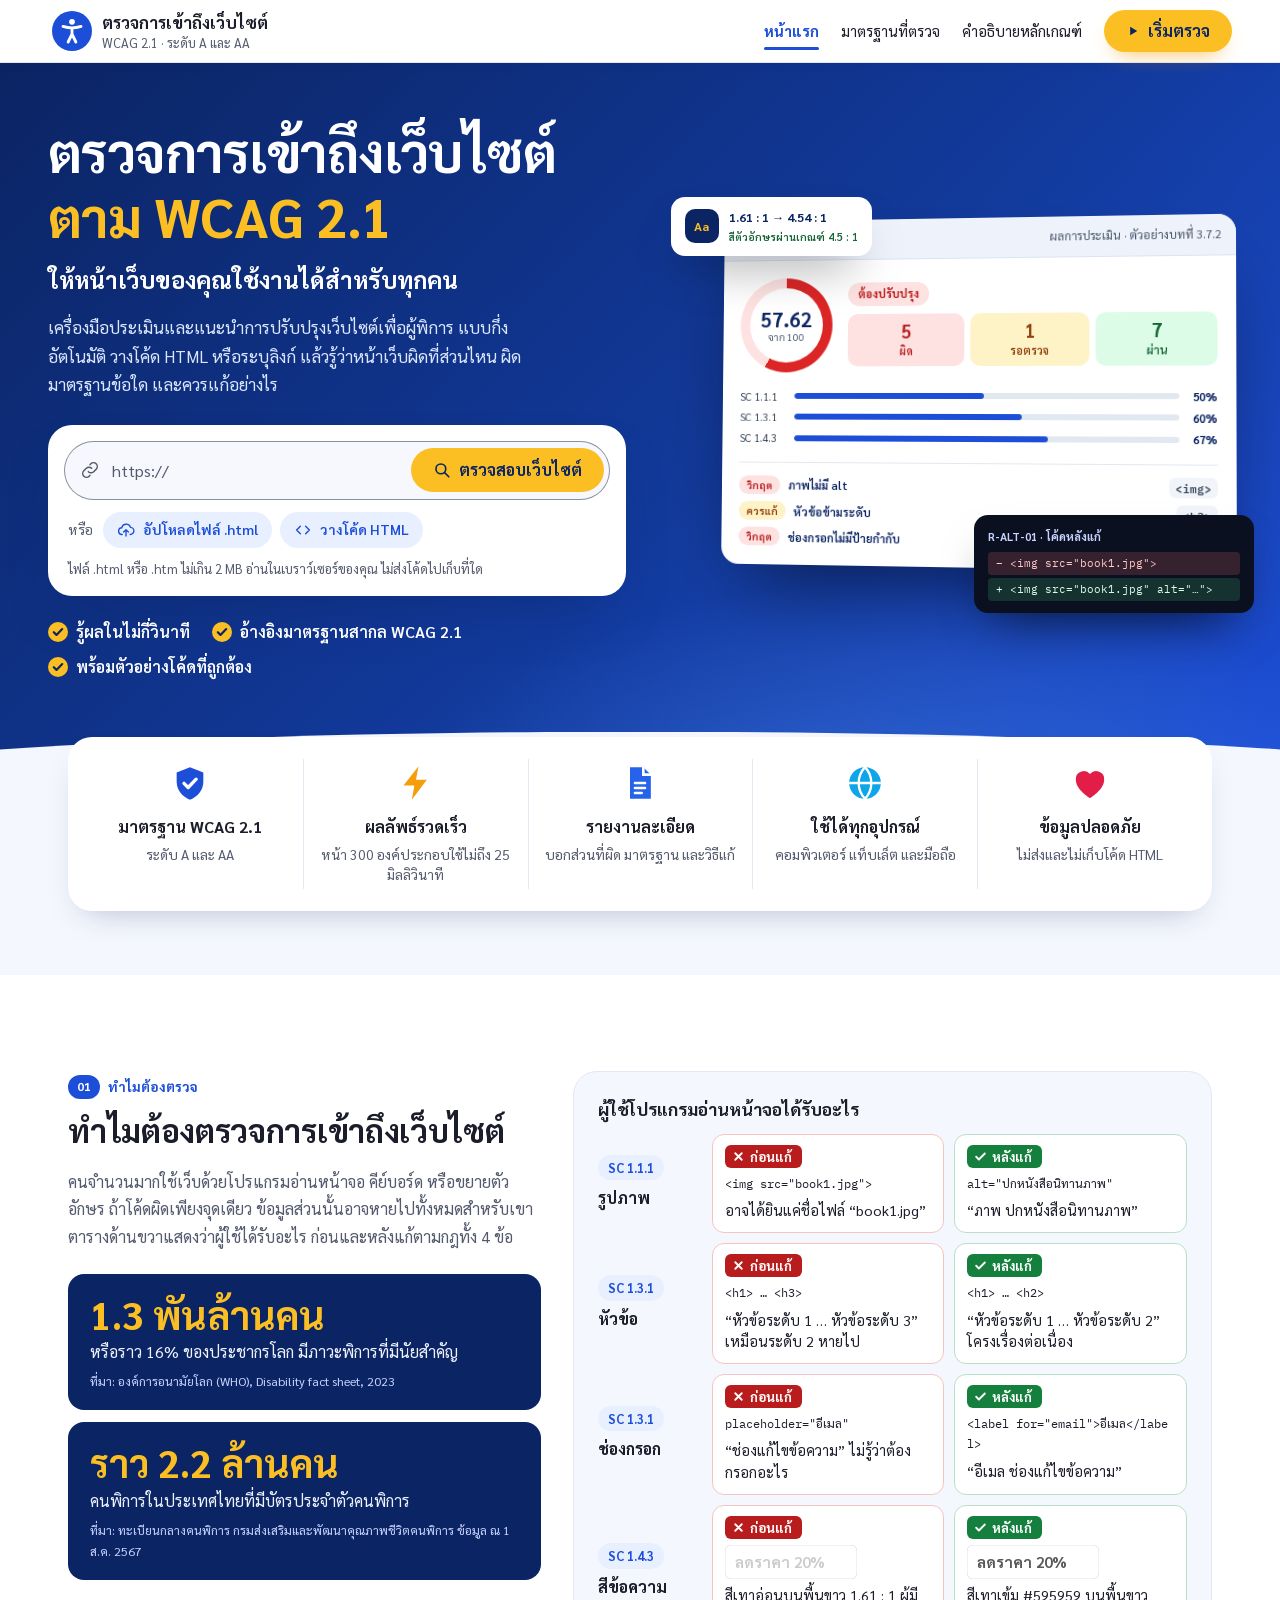
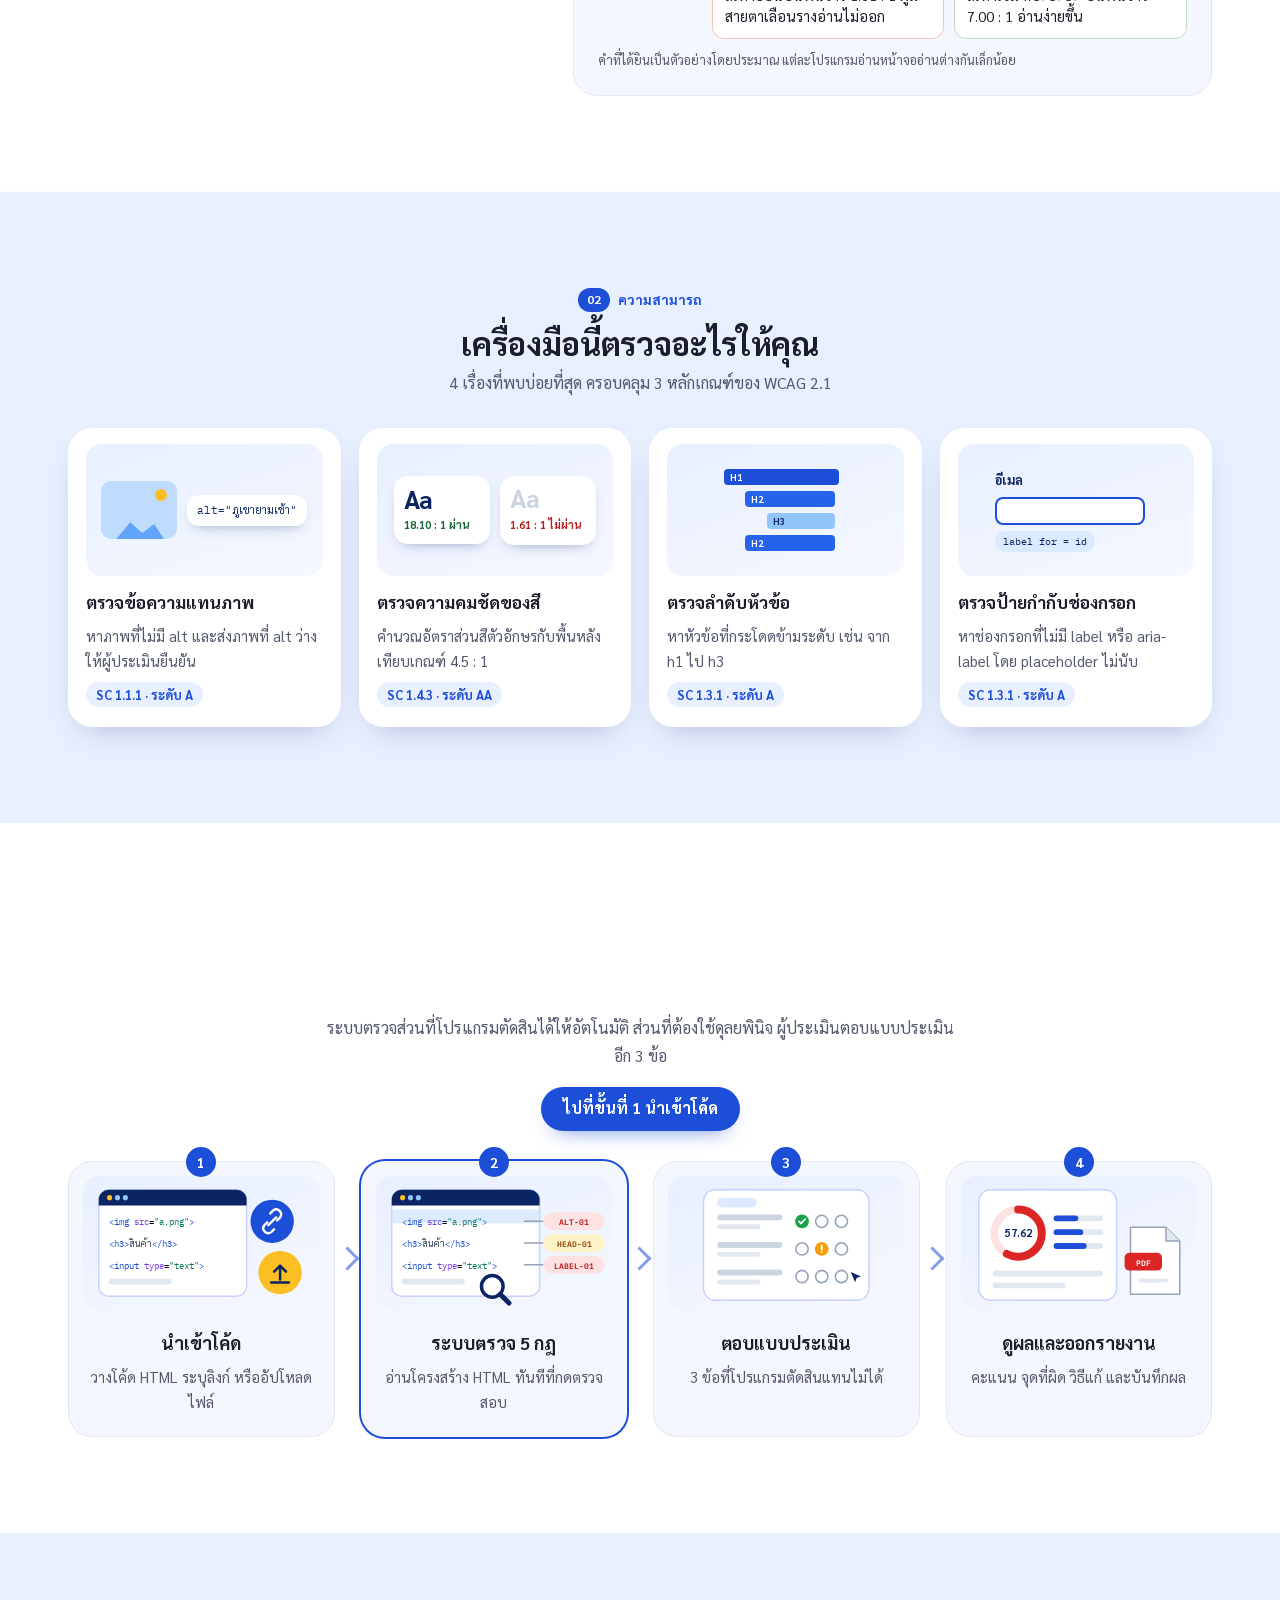
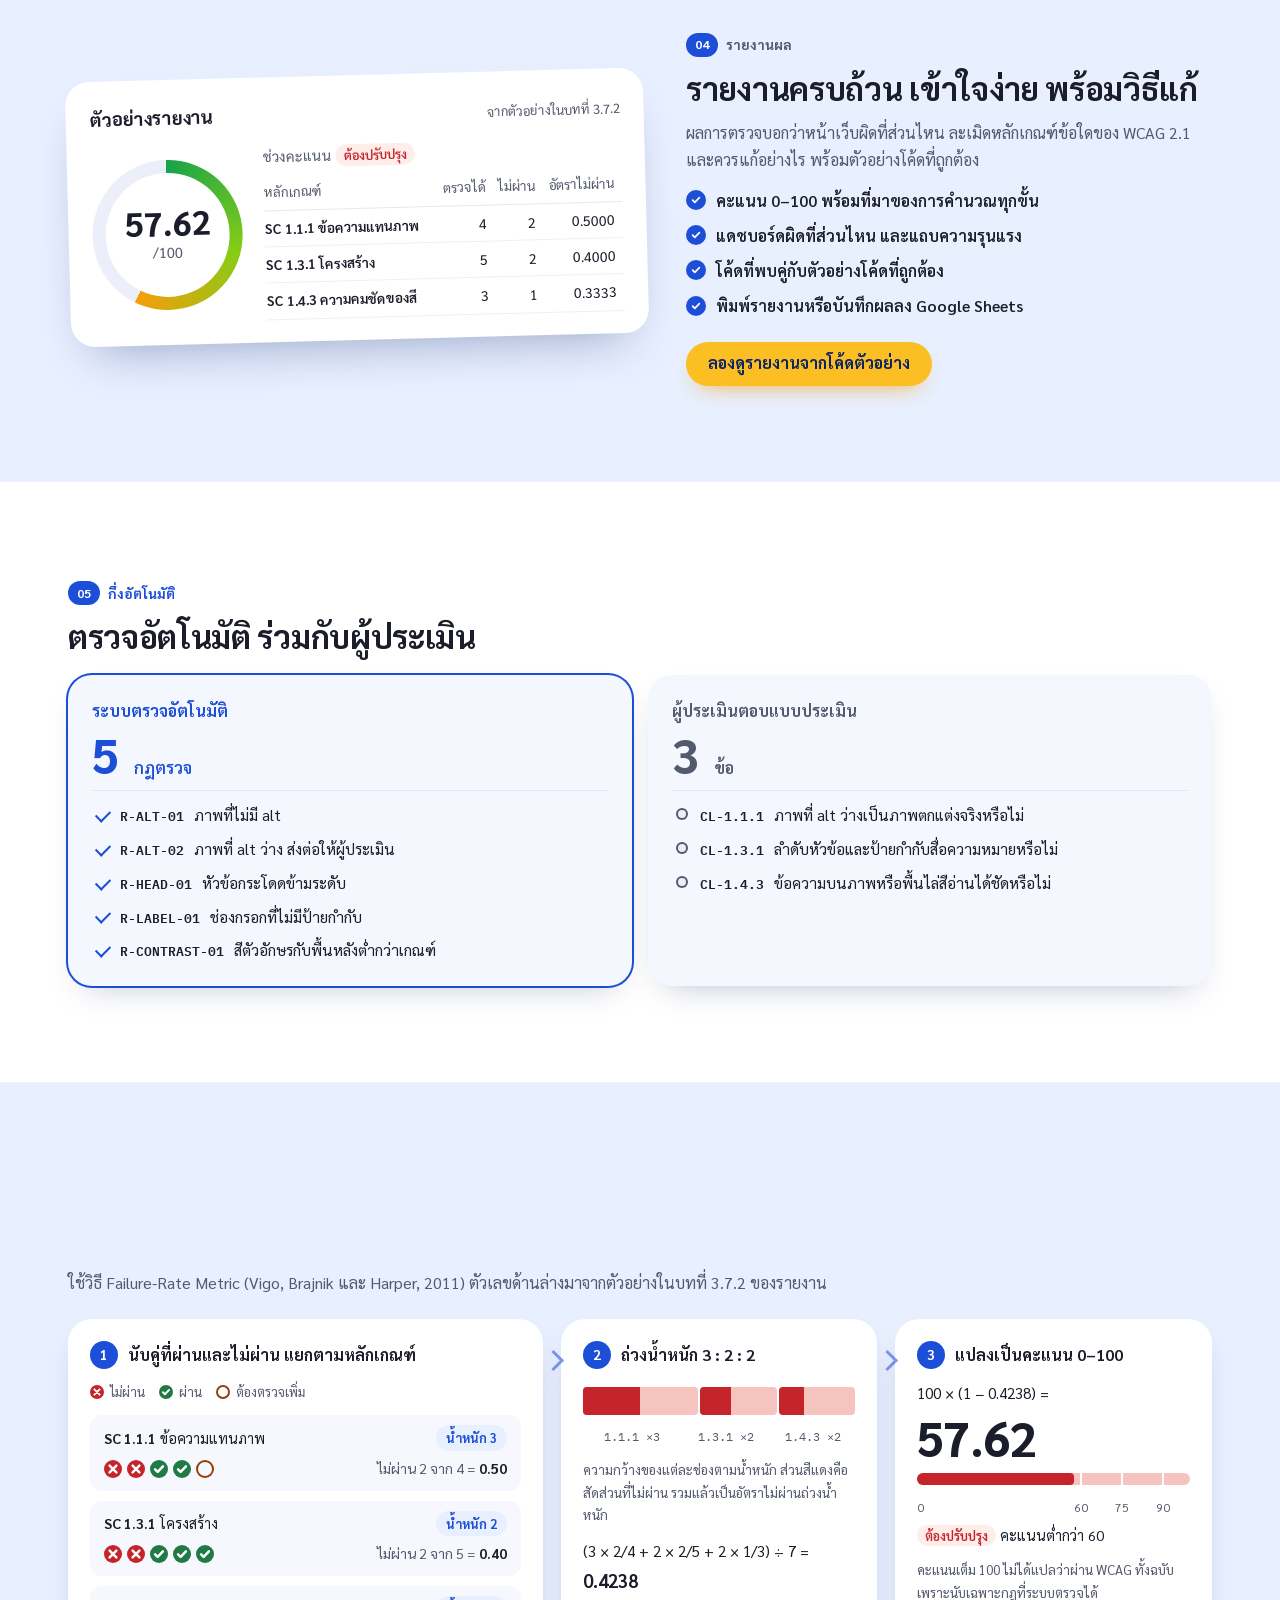
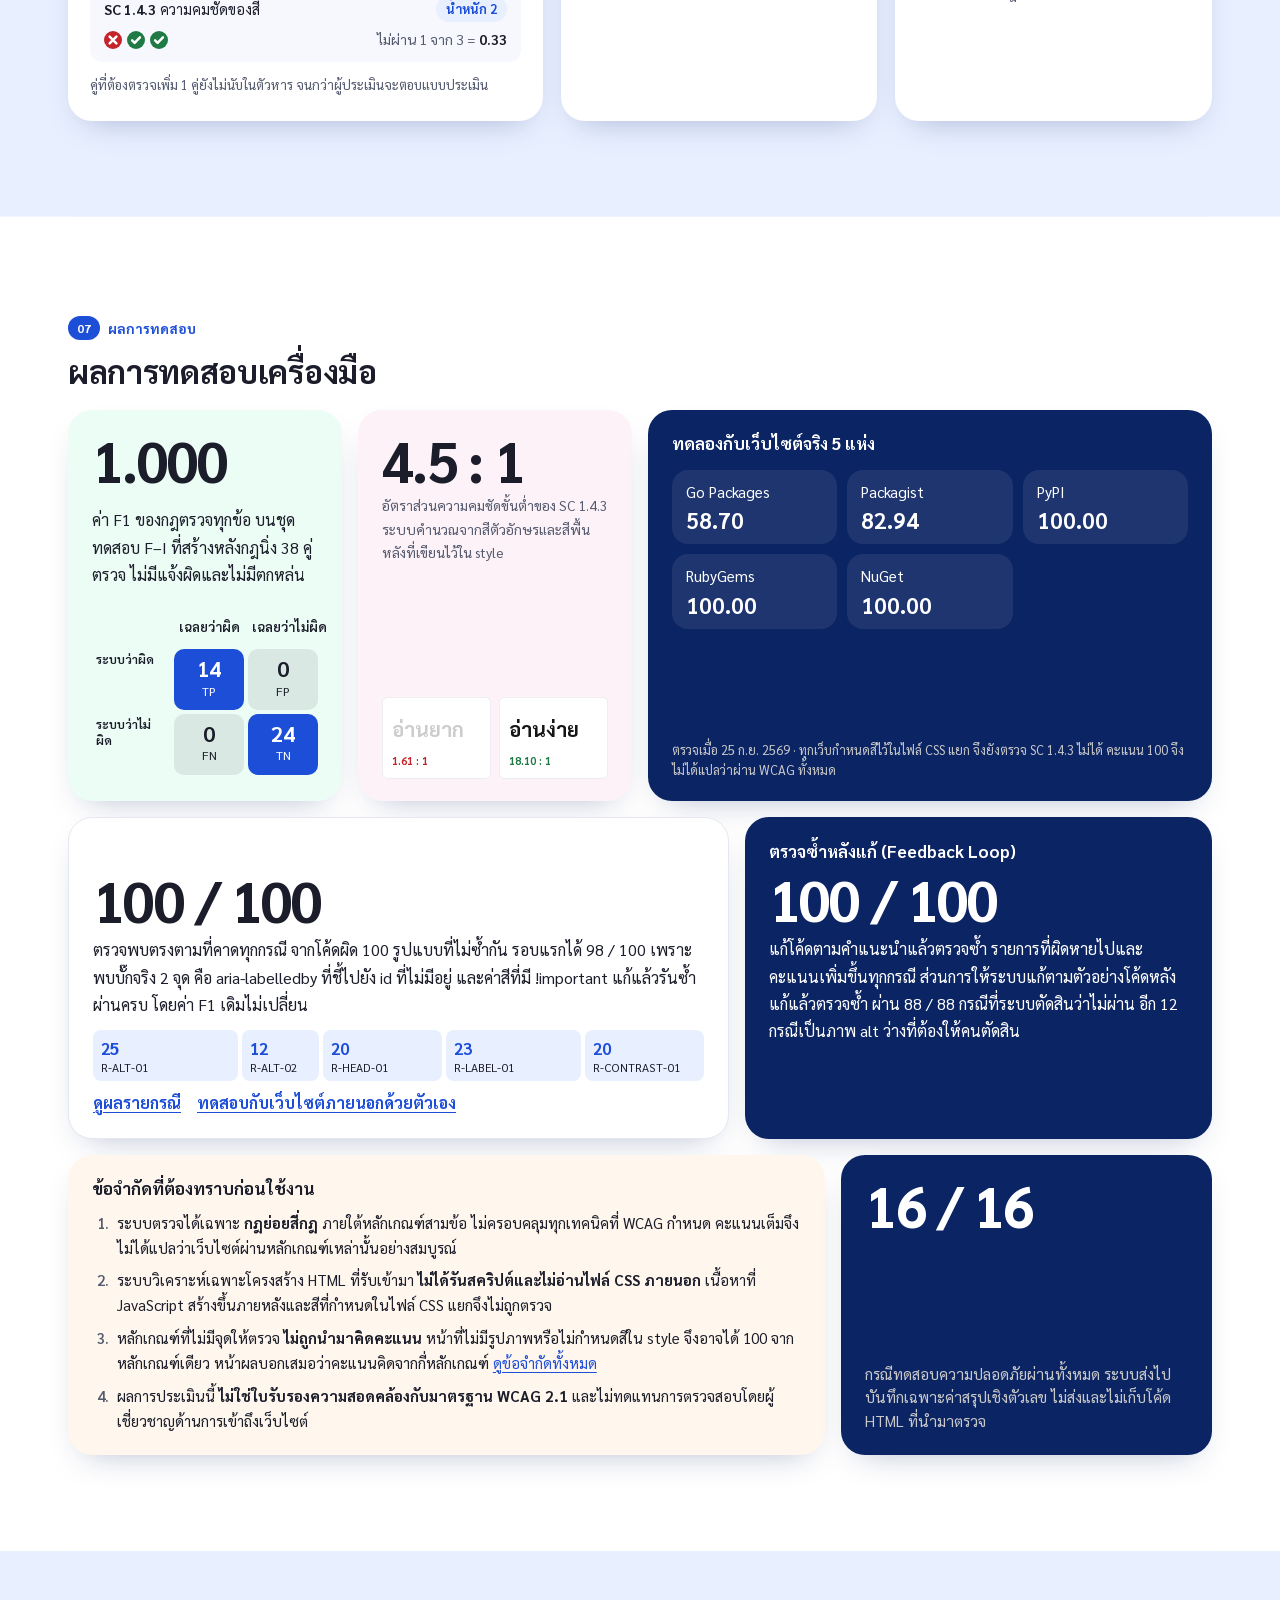
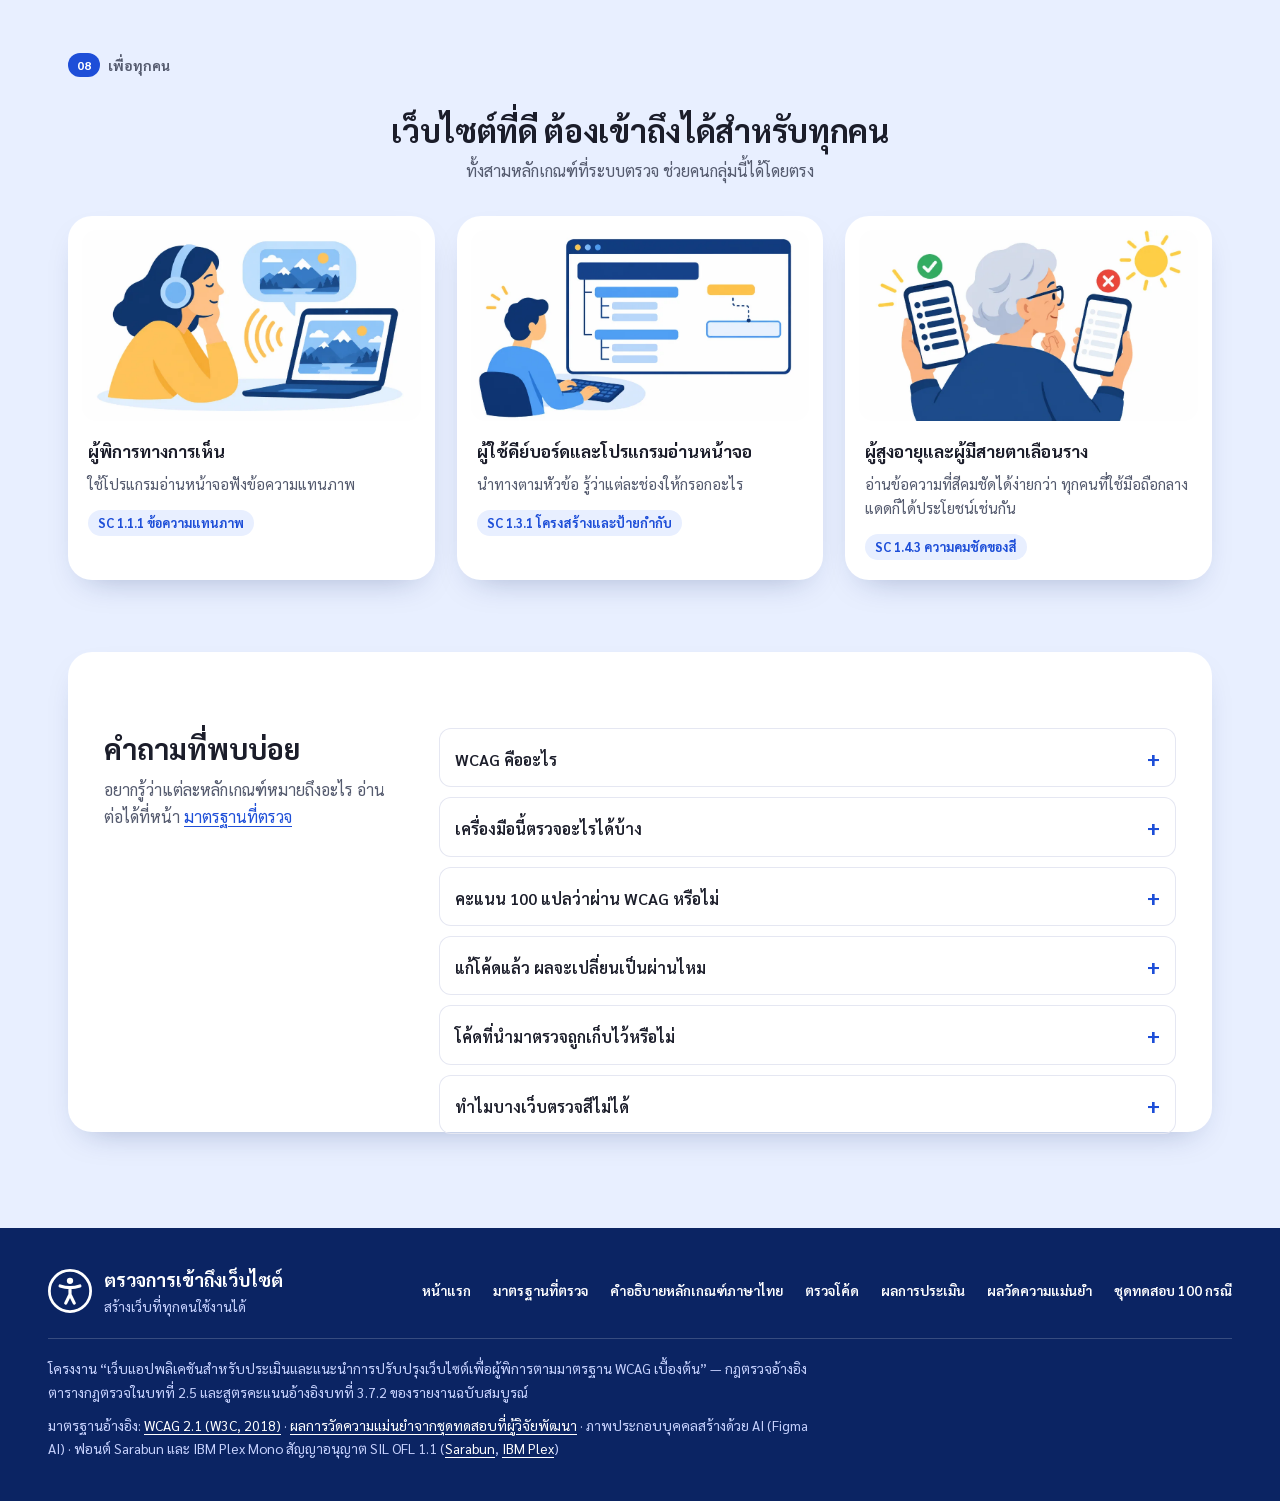
==== commit af8f22a5: "ซิงก์เว็บตรวจ WCAG: แผนแก้ UI หน้าคำอธิบายหลักเกณฑ์และรวมชุด token Co-Authored-By: Claude Opus 5.5 <" ====
--- a/wcag-checker/index.html
+++ b/wcag-checker/index.html
@@ -24,61 +24,225 @@
   @font-face { font-family:"Plex Mono"; font-weight:600 700; font-display:swap; src:url(./fonts/plex-mono-latin-600.woff2) format("woff2"); }
 
   /* ============================================================
-     สไตล์ achromatic-ledger (จากสกิล design-taste-frontend, seed 414134130)
-     กรอบหน้าไม่มีสี สีอยู่ที่ข้อมูลและสถานะเท่านั้น สีน้ำเงิน #1d5fbf ใช้กับข้อมูลหลัก (ตำแหน่งคะแนน) และลิงก์
-     พื้นเทาฟ้าแบบสมุดบัญชี การ์ดขาวเส้นขอบบาง ไม่มีเงา ไม่มีไล่สี มุมการ์ด 8 px ปุ่ม 6 px
-     ข้อความทุกคู่ผ่าน 4.5:1 และเส้นขอบช่องกรอกผ่าน 3:1 ตาม WCAG 1.4.11 (เข้มกว่าค่าแนะนำของสกิลโดยตั้งใจ)
+     โทเค็นทั้งหมดของเว็บ (รวมจาก 7 จุดเดิมเหลือชุดเดียว 10 พ.ย. 2569)
+     โหมดสว่างอยู่ใน :root · โหมดมืดเขียนสองที่ด้วยค่าเดียวกัน (ตามระบบ และเมื่อบังคับด้วย data-theme)
+     แก้สีหรือระยะห่างที่นี่ที่เดียว ห้ามเพิ่มบล็อก :root ใหม่กลางไฟล์
      ============================================================ */
   :root {
-    color-scheme: light;
-    --ground:#f2f4f7;  --page:#ffffff;  --paper-2:#f6f7f9;  --paper-3:#e7eaee;
-    --rule:#dfe3e8;  --rule-2:#eef0f3;  --control:#8a919c;
-    --ink:#0a0a0a;  --ink-2:#555d6a;  --muted:#555d6a;
-    --link:#1d5fbf;  --hue:#1d5fbf;
-    --btn:#141414;  --btn-ink:#ffffff;  --btn-hover:#363636;
-    --btn2:#e5e5e5;  --btn2-hover:#d6d6d6;
-    --mark:#ffc845;  --mark-ink:#0a0a0a;
-    --il-a:#2b2f36;  --il-b:#7b8390;  --il-c:#dde1e7;  --il-d:#f1f3f6;
-
-    --good:#1f7a45;  --good-bg:#e3f6ea;  --good-line:#b9dfc6;
-    --ok:#1d5fbf;    --ok-bg:#eaf1fb;    --ok-line:#c4d6f2;
-    --warn:#92400e;  --warn-bg:#fffbeb;  --warn-line:#fde68a;
-    --bad:#c4242a;   --bad-bg:#ffedea;   --bad-line:#f6c4bf;
-
-    --radius:10px;  --radius-c:6px;  --gap:12px;
+    /* พื้นและเส้น */
+    color-scheme:light;
+    --ground:#f4f7fd;
+    --page:#ffffff;
+    --paper-2:#f7f8fd;
+    --paper-3:#eceefa;
+    --rule:#e5e7f2;
+    --rule-2:#eef0f7;
+    --control:#8a919c;
+    --p1:#e8efff;
+    --p2:#fdf2f8;
+    --p3:#ecfdf5;
+    --p4:#fff7ed;
+    --deep:#0b2463;
+    --tile-dark:#0b2463;
+    --tile-dark-ink:#ffffff;
+    --tile-dark-2:#c9c9c9;
+    /* ตัวอักษรและลิงก์ */
+    --ink:#1b1d2a;
+    --ink-2:#545a6e;
+    --muted:#545a6e;
+    --link:#1d4ed8;
+    --hue:#1d4ed8;
+    --mark:#ffc845;
+    --mark-ink:#0a0a0a;
+    /* สีแบรนด์ */
+    --navy:#0b2463;
+    --blue:#1d4ed8;
+    --blue-2:#2563eb;
+    --yellow:#fbbf24;
+    --yellow-2:#f59e0b;
+    --grad:linear-gradient(135deg, #0b2463 0%, #123a9c 55%, #1d4ed8 100%);
+    --mint:#a1ffcb;
+    --mint-ink:#1a1a1a;
+    --mint-hover:#7ff2b4;
+    /* ปุ่ม */
+    --btn:#1d4ed8;
+    --btn-ink:#ffffff;
+    --btn-hover:#1e40af;
+    --btn2:#e8efff;
+    --btn2-hover:#dbe6ff;
+    --btn-h:44px;
+    --btn-h-sm:36px;
+    --btn-h-lg:52px;
+    /* สีสถานะ (ข้อความบนพื้นอ่อน --good ฯลฯ · กล่องสีทึบตัวขาว --st-*) */
+    --good:#1f7a45;
+    --good-bg:#e3f6ea;
+    --good-line:#b9dfc6;
+    --ok:#1d5fbf;
+    --ok-bg:#eaf1fb;
+    --ok-line:#c4d6f2;
+    --warn:#92400e;
+    --warn-bg:#fffbeb;
+    --warn-line:#fde68a;
+    --bad:#c4242a;
+    --bad-bg:#ffedea;
+    --bad-line:#f6c4bf;
+    --st-good:#15803d;
+    --st-bad:#b91c1c;
+    --st-warn:#b45309;
+    --st-none:#5b6474;
+    --st-ink:#ffffff;
+    --sev-c:#dc2626;
+    --sev-s:#f59e0b;
+    --sev-a:#6366f1;
+    /* กล่องโค้ดผิด/ถูก */
+    --code-bad-bg:#fff1f2;
+    --code-bad:#4c0519;
+    --code-bad-ink:#ffe4e6;
+    --code-good-bg:#f0fdf4;
+    --code-good:#052e16;
+    --code-good-ink:#dcfce7;
+    /* ภาพประกอบ */
+    --il-a:#2b2f36;
+    --il-b:#7b8390;
+    --il-c:#dde1e7;
+    --il-d:#f1f3f6;
+    /* มุมโค้ง เงา และระยะห่าง */
+    --radius:20px;
+    --radius-c:6px;
+    --gap:12px;
+    --r-xs:8px;
+    --r-sm:12px;
+    --r-md:16px;
+    --r-lg:24px;
+    --r-pill:999px;
+    --shadow:0 14px 34px -18px rgba(11,36,99,.35);
+    --sh-1:0 1px 2px rgba(11,36,99,.05), 0 10px 28px -14px rgba(11,36,99,.22);
+    --sh-2:0 28px 56px -26px rgba(11,36,99,.5);
+    --s-1:4px;
+    --s-2:8px;
+    --s-3:12px;
+    --s-4:16px;
+    --s-5:24px;
+    --s-6:32px;
+    --s-7:48px;
+    --s-8:96px;
+    --hdr-h:64px; /* ความสูงแถบเมนู app.js ตั้งค่าจริงตอนโหลดและเปลี่ยนขนาดจอ */
+    /* ฟอนต์ */
     --f-body:"Sarabun","TH Sarabun New","Noto Sans Thai",Tahoma,sans-serif;
     --f-head:"Sarabun","TH Sarabun New","Noto Sans Thai",Tahoma,sans-serif;
     --f-mono:"Plex Mono",ui-monospace,SFMono-Regular,Menlo,Consolas,"Sarabun",monospace;
   }
   @media (prefers-color-scheme: dark) {
     :root:not([data-theme="light"]) {
-      color-scheme: dark;
-      --ground:#0a0a0a;  --page:#141414;  --paper-2:#1b1b1b;  --paper-3:#2a2a2a;
-      --rule:#2a2a2a;  --rule-2:#202020;  --control:#7a7a7a;
-      --ink:#f5f5f5;  --ink-2:#ababab;  --muted:#ababab;
-      --link:#8db9ff;  --hue:#6ea8ff;
-      --btn:#f5f5f5;  --btn-ink:#0a0a0a;  --btn-hover:#d4d4d4;
-      --btn2:#2a2a2a;  --btn2-hover:#363636;
-      --il-a:#d9dce1;  --il-b:#8a919c;  --il-c:#33373d;  --il-d:#1f2226;
-      --good:#6fd39a;  --good-bg:#12271b;  --good-line:#2a5a3b;
-      --ok:#8db9ff;    --ok-bg:#15233a;    --ok-line:#2f4a75;
-      --warn:#f0bf66;  --warn-bg:#2a2110;  --warn-line:#5c4820;
-      --bad:#ff8a80;   --bad-bg:#2c1714;   --bad-line:#62302b;
+      /* พื้นและเส้น */
+      color-scheme:dark;
+      --ground:#0a1226;
+      --page:#111b35;
+      --paper-2:#1c2036;
+      --paper-3:#272b47;
+      --rule:#2a2e4a;
+      --rule-2:#22263f;
+      --control:#7a7a7a;
+      --p1:#1b2a52;
+      --p2:#2a1d33;
+      --p3:#14302a;
+      --p4:#33261a;
+      --deep:#050c1f;
+      --tile-dark:#050c1f;
+      /* ตัวอักษรและลิงก์ */
+      --ink:#eef0fb;
+      --ink-2:#b3b8d0;
+      --muted:#b3b8d0;
+      --link:#93b4ff;
+      --hue:#93b4ff;
+      /* ปุ่ม */
+      --btn:#93b4ff;
+      --btn-ink:#0a1226;
+      --btn-hover:#b8ceff;
+      --btn2:#1b2a52;
+      --btn2-hover:#24366a;
+      /* สีสถานะ (ข้อความบนพื้นอ่อน --good ฯลฯ · กล่องสีทึบตัวขาว --st-*) */
+      --good:#6fd39a;
+      --good-bg:#12271b;
+      --good-line:#2a5a3b;
+      --ok:#8db9ff;
+      --ok-bg:#15233a;
+      --ok-line:#2f4a75;
+      --warn:#f0bf66;
+      --warn-bg:#2a2110;
+      --warn-line:#5c4820;
+      --bad:#ff8a80;
+      --bad-bg:#2c1714;
+      --bad-line:#62302b;
+      --st-good:#6fd39a;
+      --st-bad:#ff8a80;
+      --st-warn:#f0bf66;
+      --st-none:#a3adbd;
+      --st-ink:#0a1226;
+      /* กล่องโค้ดผิด/ถูก */
+      --code-bad-bg:#2a1418;
+      --code-good-bg:#11241a;
+      /* ภาพประกอบ */
+      --il-a:#d9dce1;
+      --il-b:#8a919c;
+      --il-c:#33373d;
+      --il-d:#1f2226;
     }
   }
   :root[data-theme="dark"] {
-    color-scheme: dark;
-    --ground:#0a0a0a;  --page:#141414;  --paper-2:#1b1b1b;  --paper-3:#2a2a2a;
-    --rule:#2a2a2a;  --rule-2:#202020;  --control:#7a7a7a;
-    --ink:#f5f5f5;  --ink-2:#ababab;  --muted:#ababab;
-    --link:#8db9ff;  --hue:#6ea8ff;
-    --btn:#f5f5f5;  --btn-ink:#0a0a0a;  --btn-hover:#d4d4d4;
-    --btn2:#2a2a2a;  --btn2-hover:#363636;
-    --il-a:#d9dce1;  --il-b:#8a919c;  --il-c:#33373d;  --il-d:#1f2226;
-    --good:#6fd39a;  --good-bg:#12271b;  --good-line:#2a5a3b;
-    --ok:#8db9ff;    --ok-bg:#15233a;    --ok-line:#2f4a75;
-    --warn:#f0bf66;  --warn-bg:#2a2110;  --warn-line:#5c4820;
-    --bad:#ff8a80;   --bad-bg:#2c1714;   --bad-line:#62302b;
+    /* พื้นและเส้น */
+    color-scheme:dark;
+    --ground:#0a1226;
+    --page:#111b35;
+    --paper-2:#1c2036;
+    --paper-3:#272b47;
+    --rule:#2a2e4a;
+    --rule-2:#22263f;
+    --control:#7a7a7a;
+    --p1:#1b2a52;
+    --p2:#2a1d33;
+    --p3:#14302a;
+    --p4:#33261a;
+    --deep:#050c1f;
+    --tile-dark:#050c1f;
+    /* ตัวอักษรและลิงก์ */
+    --ink:#eef0fb;
+    --ink-2:#b3b8d0;
+    --muted:#b3b8d0;
+    --link:#93b4ff;
+    --hue:#93b4ff;
+    /* ปุ่ม */
+    --btn:#93b4ff;
+    --btn-ink:#0a1226;
+    --btn-hover:#b8ceff;
+    --btn2:#1b2a52;
+    --btn2-hover:#24366a;
+    /* สีสถานะ (ข้อความบนพื้นอ่อน --good ฯลฯ · กล่องสีทึบตัวขาว --st-*) */
+    --good:#6fd39a;
+    --good-bg:#12271b;
+    --good-line:#2a5a3b;
+    --ok:#8db9ff;
+    --ok-bg:#15233a;
+    --ok-line:#2f4a75;
+    --warn:#f0bf66;
+    --warn-bg:#2a2110;
+    --warn-line:#5c4820;
+    --bad:#ff8a80;
+    --bad-bg:#2c1714;
+    --bad-line:#62302b;
+    --st-good:#6fd39a;
+    --st-bad:#ff8a80;
+    --st-warn:#f0bf66;
+    --st-none:#a3adbd;
+    --st-ink:#0a1226;
+    /* กล่องโค้ดผิด/ถูก */
+    --code-bad-bg:#2a1418;
+    --code-good-bg:#11241a;
+    /* ภาพประกอบ */
+    --il-a:#d9dce1;
+    --il-b:#8a919c;
+    --il-c:#33373d;
+    --il-d:#1f2226;
   }
 
   * { box-sizing:border-box; }
@@ -439,9 +603,6 @@
 
   /* ---------- กระดานไทล์ส่วนบน (ทิศทาง "The well-kept board" seed 1915788929, โทนเทาและเขียวมิ้นต์) ----------
      ตาราง 12 คอลัมน์ ช่องว่าง 8 px ไทล์สีเรียบ มุม 10 px ไม่มีเส้นขอบและเงา ทุกไทล์มีเนื้อหาจริงของโครงงาน */
-  :root { --tile-dark:#232323; --tile-dark-ink:#ffffff; --tile-dark-2:#c9c9c9; --mint:#a1ffcb; --mint-ink:#1a1a1a; --mint-hover:#7ff2b4; }
-  @media (prefers-color-scheme: dark) { :root:not([data-theme="light"]) { --tile-dark:#262626; } }
-  :root[data-theme="dark"] { --tile-dark:#262626; }
   .board { display:grid; grid-template-columns:repeat(12, minmax(0, 1fr)); gap:8px; }
   .board-2 { margin-top:8px; }
   .board > .t { margin:0; border-radius:10px; padding:22px 24px; min-width:0; }
@@ -575,24 +736,6 @@
      ธีมสดใส (3 พ.ย. 2569 ผู้พัฒนาเลือกเองจากตัวเลือก): ไล่สีน้ำเงิน-ม่วง-ชมพู การ์ดมุมโค้งมน ไอคอนสี
      ต่างจากกฎของสกิล design-taste-frontend โดยตั้งใจ แต่ข้อความทุกคู่ยังผ่าน 4.5:1 (ขาวบนทุกจุดของไล่สีได้ 6.3:1 ขึ้นไป)
      ============================================================ */
-  :root {
-    --ground:#f5f6fc;  --rule:#e5e7f2;  --rule-2:#eef0f7;  --paper-2:#f7f8fd;  --paper-3:#eceefa;
-    --ink:#1b1d2a;  --ink-2:#545a6e;  --muted:#545a6e;  --link:#4338ca;  --hue:#6d28d9;
-    --btn:#4338ca;  --btn-hover:#3730a3;  --btn2:#eef0ff;  --btn2-hover:#e0e4ff;
-    --grad:linear-gradient(120deg, #2b48d6 0%, #6d28d9 55%, #a21caf 100%);
-    --p1:#eef2ff; --p2:#fdf2f8; --p3:#ecfdf5; --p4:#fff7ed; --deep:#1e1b4b;
-    --radius:20px;  --shadow:0 12px 32px -16px rgba(67,56,202,.35);  --tile-dark:#1e1b4b;
-  }
-  @media (prefers-color-scheme: dark) { :root:not([data-theme="light"]) {
-    --ground:#0f1020; --page:#171a2e; --rule:#2a2e4a; --rule-2:#22263f; --paper-2:#1c2036; --paper-3:#272b47;
-    --ink:#eef0fb; --ink-2:#b3b8d0; --muted:#b3b8d0; --link:#a5b4fc; --hue:#c4b5fd;
-    --btn:#a5b4fc; --btn-ink:#14152a; --btn-hover:#c7d2fe; --btn2:#272b47; --btn2-hover:#323758;
-    --p1:#1f2447; --p2:#2a1d33; --p3:#14302a; --p4:#33261a; --deep:#0b0a24; --tile-dark:#0b0a24; } }
-  :root[data-theme="dark"] {
-    --ground:#0f1020; --page:#171a2e; --rule:#2a2e4a; --rule-2:#22263f; --paper-2:#1c2036; --paper-3:#272b47;
-    --ink:#eef0fb; --ink-2:#b3b8d0; --muted:#b3b8d0; --link:#a5b4fc; --hue:#c4b5fd;
-    --btn:#a5b4fc; --btn-ink:#14152a; --btn-hover:#c7d2fe; --btn2:#272b47; --btn2-hover:#323758;
-    --p1:#1f2447; --p2:#2a1d33; --p3:#14302a; --p4:#33261a; --deep:#0b0a24; --tile-dark:#0b0a24; }
 
   /* แถบเมนูด้านบนแทนแถบข้าง */
   .app { display:block; }
@@ -741,9 +884,6 @@
 
 
   /* ---------- แนวทางจาก PDF A11yChecker หน้า 2, 5, 8, 9, 10, 11 ---------- */
-  :root { --code-bad-bg:#fff1f2; --code-bad:#4c0519; --code-bad-ink:#ffe4e6; --code-good-bg:#f0fdf4; --code-good:#052e16; --code-good-ink:#dcfce7; --sev-c:#dc2626; --sev-s:#f59e0b; --sev-a:#6366f1; }
-  @media (prefers-color-scheme: dark) { :root:not([data-theme="light"]) { --code-bad-bg:#2a1418; --code-good-bg:#11241a; } }
-  :root[data-theme="dark"] { --code-bad-bg:#2a1418; --code-good-bg:#11241a; }
 
   /* ขั้นตอนการใช้งาน (หน้า 9) */
   .flow { grid-column:1 / -1; list-style:none; margin:0; padding:0; display:grid; grid-template-columns:repeat(4, minmax(0, 1fr)); gap:28px; counter-reset:none; }
@@ -827,14 +967,6 @@
      ธีมน้ำเงิน-เหลือง ตามภาพตัวอย่างที่ผู้พัฒนาให้มา (3 พ.ย. 2569)
      น้ำเงินเข้ม #0b2463 น้ำเงิน #1d4ed8 เหลือง #fbbf24 ข้อความทุกคู่ผ่าน 4.5:1
      ============================================================ */
-  :root {
-    --navy:#0b2463; --blue:#1d4ed8; --blue-2:#2563eb; --yellow:#fbbf24; --yellow-2:#f59e0b;
-    --ground:#f4f7fd; --link:#1d4ed8; --hue:#1d4ed8; --btn:#1d4ed8; --btn-hover:#1e40af; --btn2:#e8efff; --btn2-hover:#dbe6ff;
-    --grad:linear-gradient(135deg, #0b2463 0%, #123a9c 55%, #1d4ed8 100%); --deep:#0b2463; --tile-dark:#0b2463;
-    --p1:#e8efff; --shadow:0 14px 34px -18px rgba(11,36,99,.35);
-  }
-  @media (prefers-color-scheme: dark) { :root:not([data-theme="light"]) { --ground:#0a1226; --page:#111b35; --link:#93b4ff; --hue:#93b4ff; --btn:#93b4ff; --btn-ink:#0a1226; --btn-hover:#b8ceff; --btn2:#1b2a52; --btn2-hover:#24366a; --p1:#1b2a52; --deep:#050c1f; --tile-dark:#050c1f; } }
-  :root[data-theme="dark"] { --ground:#0a1226; --page:#111b35; --link:#93b4ff; --hue:#93b4ff; --btn:#93b4ff; --btn-ink:#0a1226; --btn-hover:#b8ceff; --btn2:#1b2a52; --btn2-hover:#24366a; --p1:#1b2a52; --deep:#050c1f; --tile-dark:#050c1f; }
   body { overflow-x:clip; }
 
   /* แถบเมนู */
@@ -845,7 +977,7 @@
   .steps a { border-radius:0; padding:6px 10px; background:none !important; position:relative; }
   .steps a[aria-current="page"] { color:var(--link); }
   .steps a[aria-current="page"]::after { content:""; position:absolute; left:10px; right:10px; bottom:0; height:3px; border-radius:2px; background:var(--link); }
-  .nav-cta { display:inline-flex; align-items:center; gap:8px; margin-left:8px; padding:8px 20px; min-height:40px; border-radius:999px; background:var(--yellow); color:#0b2463; font-weight:700; text-decoration:none; box-shadow:0 8px 18px -10px rgba(245,158,11,.9); }
+  .nav-cta { display:inline-flex; align-items:center; gap:8px; margin-left:8px; padding:8px 20px; min-height:40px; border-radius:999px; background:var(--yellow); color:var(--navy); font-weight:700; text-decoration:none; box-shadow:0 8px 18px -10px rgba(245,158,11,.9); }
   .nav-cta:hover { background:#fcd34d; }
   .nav-cta svg { width:14px; height:14px; }
   .steps-foot { display:none !important; }
@@ -864,7 +996,7 @@
   .yc { width:20px; height:20px; flex:none; }
   .hero2-cta { margin:26px 0 0; display:flex; flex-wrap:wrap; gap:14px; }
   .btn-y, .btn-o, .btn-blue { display:inline-flex; align-items:center; gap:10px; min-height:48px; padding:10px 26px; border-radius:999px; font-family:var(--f-head); font-weight:700; font-size:1.02rem; text-decoration:none; border:0; cursor:pointer; transition:transform .15s, background-color .15s; }
-  .btn-y { background:var(--yellow); color:#0b2463; box-shadow:0 12px 24px -12px rgba(245,158,11,.9); }
+  .btn-y { background:var(--yellow); color:var(--navy); box-shadow:0 12px 24px -12px rgba(245,158,11,.9); }
   .btn-y:hover { background:#fcd34d; transform:translateY(-1px); }
   .btn-o { color:#fff; box-shadow:inset 0 0 0 2px rgba(255,255,255,.85); background:transparent; }
   .btn-o:hover { background:rgba(255,255,255,.1); }
@@ -879,8 +1011,8 @@
   .lt-bar { display:flex; gap:5px; align-items:center; padding:2px 4px 8px; }
   .lt-bar i { width:7px; height:7px; border-radius:50%; background:#475569; }
   .lt-bar span { flex:1; height:8px; margin-left:8px; border-radius:4px; background:#1e293b; }
-  .lt-body { background:#fff; border-radius:8px; padding:18px; display:flex; gap:16px; align-items:center; color:#0b2463; }
-  .lt-a11y { width:92px; height:92px; flex:none; border-radius:50%; background:#1d4ed8; color:#fff; display:grid; place-items:center; }
+  .lt-body { background:#fff; border-radius:8px; padding:18px; display:flex; gap:16px; align-items:center; color:var(--navy); }
+  .lt-a11y { width:92px; height:92px; flex:none; border-radius:50%; background:var(--blue); color:#fff; display:grid; place-items:center; }
   .lt-a11y svg { width:62px; height:62px; }
   .lt-list p { margin:0; display:flex; align-items:center; gap:8px; font-size:.86rem; font-weight:600; line-height:1.9; }
   .lt-list p svg { width:20px; height:20px; }
@@ -921,7 +1053,7 @@
   .feats li { display:flex; flex-direction:column; align-items:center; gap:4px; padding:4px 14px; }
   .feats li + li { border-left:1px solid var(--rule); }
   .fi svg { width:40px; height:40px; display:block; margin-bottom:6px; }
-  .fi-1 { color:#1d4ed8; } .fi-2 { color:#f59e0b; } .fi-3 { color:#2563eb; } .fi-4 { color:#0ea5e9; } .fi-5 { color:#e11d48; }
+  .fi-1 { color:var(--blue); } .fi-2 { color:#f59e0b; } .fi-3 { color:#2563eb; } .fi-4 { color:#0ea5e9; } .fi-5 { color:#e11d48; }
   .feats b { font-size:1rem; }
   .feats small { color:var(--ink-2); font-size:.86rem; line-height:1.5; }
 
@@ -1064,7 +1196,7 @@
   .cb-name { font-size:.92rem; }
   .cb-lv { font-size:.78rem; color:var(--ink-2); }
   .cb-bar { height:12px; border-radius:6px; background:var(--paper-3); overflow:hidden; }
-  .cb-bar i { display:block; height:100%; border-radius:6px; background:linear-gradient(90deg, #1d4ed8, #3b82f6); }
+  .cb-bar i { display:block; height:100%; border-radius:6px; background:linear-gradient(90deg, var(--blue), #3b82f6); }
   .cb-val { font-size:.88rem; font-weight:600; font-variant-numeric:tabular-nums; white-space:nowrap; }
   @media (max-width:760px) {
     .kpis { grid-template-columns:repeat(2, minmax(0, 1fr)) !important; }
@@ -1101,18 +1233,18 @@
   .ld-head { display:flex; justify-content:space-between; align-items:baseline; margin-bottom:10px; }
   .ld-head b { font-size:.92rem; } .ld-head span { font-size:.7rem; color:#64748b; }
   .ld-row { display:flex; gap:14px; align-items:center; margin-bottom:10px; }
-  .ld-gauge { width:86px; height:86px; flex:none; border-radius:50%; position:relative; display:grid; place-content:center; text-align:center; background:conic-gradient(#1d4ed8 calc(var(--score) * 1%), #e2e8f0 0); }
+  .ld-gauge { width:86px; height:86px; flex:none; border-radius:50%; position:relative; display:grid; place-content:center; text-align:center; background:conic-gradient(var(--blue) calc(var(--score) * 1%), #e2e8f0 0); }
   .ld-gauge::before { content:""; position:absolute; inset:9px; border-radius:50%; background:#fff; }
   .ld-gauge b, .ld-gauge span { position:relative; line-height:1.1; }
-  .ld-gauge b { font-size:1.15rem; color:#0b2463; } .ld-gauge span { font-size:.65rem; color:#64748b; }
+  .ld-gauge b { font-size:1.15rem; color:var(--navy); } .ld-gauge span { font-size:.65rem; color:#64748b; }
   .ld-kpis { display:grid; grid-template-columns:repeat(3, minmax(0, 1fr)); gap:6px; flex:1; }
   .ld-k { display:flex; flex-direction:column; align-items:center; padding:6px 4px; border-radius:10px; font-size:.68rem; font-weight:600; }
   .ld-k b { font-size:1.1rem; line-height:1.2; }
   .k-bad { background:#fee2e2; color:#b91c1c; } .k-warn { background:#fef3c7; color:#92400e; } .k-good { background:#dcfce7; color:#166534; }
   .ld-bars p { margin:0; display:grid; grid-template-columns:4.2em minmax(0, 1fr) 2.6em; gap:6px; align-items:center; font-size:.68rem; line-height:1.9; }
   .ld-bars i { height:6px; border-radius:3px; background:#e2e8f0; overflow:hidden; display:block; }
-  .ld-bars em { display:block; height:100%; background:#1d4ed8; border-radius:3px; }
-  .ld-bars b { text-align:right; color:#0b2463; }
+  .ld-bars em { display:block; height:100%; background:var(--blue); border-radius:3px; }
+  .ld-bars b { text-align:right; color:var(--navy); }
 
   .caps { margin:0 0 72px; }
   .caps h2, .how-text h2, .rp-text h2, .sec-h2 { letter-spacing:-.01em; }
@@ -1124,7 +1256,7 @@
   .cap h3 { margin:6px 0 0; font-size:1.08rem; }
   .cap p { margin:0; font-size:.92rem; color:var(--ink-2); }
   .cap .f-sc { margin-top:auto; }
-  .cap-vis { height:132px; border-radius:18px; background:linear-gradient(160deg, #e8efff, #f5f8ff); display:flex; align-items:center; justify-content:center; gap:10px; position:relative; overflow:hidden; color:#0b2463; }
+  .cap-vis { height:132px; border-radius:18px; background:linear-gradient(160deg, #e8efff, #f5f8ff); display:flex; align-items:center; justify-content:center; gap:10px; position:relative; overflow:hidden; color:var(--navy); }
   .cv-img { width:76px; height:58px; border-radius:10px; background:#bfdbfe; position:relative; overflow:hidden; }
   .cv-img::before { content:""; position:absolute; left:8px; right:8px; bottom:-8px; height:36px; background:#60a5fa; clip-path:polygon(0 100%, 35% 30%, 55% 60%, 75% 35%, 100% 100%); }
   .cv-img i { position:absolute; right:10px; top:8px; width:12px; height:12px; border-radius:50%; background:#fbbf24; }
@@ -1132,14 +1264,14 @@
   .cv-sw { width:96px; padding:10px; border-radius:14px; background:#fff; display:flex; flex-direction:column; gap:4px; box-shadow:0 6px 14px -8px rgba(11,36,99,.5); }
   .cv-sw b { font-size:1.6rem; line-height:1; } .cv-sw small { font-size:.68rem; font-weight:700; }
   .cv-aa { width:44px; height:26px; display:block; }
-  .cv-pass b { color:#0b2463; } .cv-pass small { color:#166534; }
+  .cv-pass b { color:var(--navy); } .cv-pass small { color:#166534; }
   .cv-fail b { color:#cbd5e1; } .cv-fail small { color:#b91c1c; }
   .cv-head { flex-direction:column; align-items:flex-start; gap:6px; padding-left:24%; }
-  .cv-head span { display:block; height:16px; border-radius:4px; background:#1d4ed8; color:#fff; font-size:.6rem; font-weight:700; padding:0 6px; line-height:16px; }
-  .cv-head .h1 { width:64%; } .cv-head .h2 { width:50%; margin-left:12%; background:#2563eb; } .cv-head .h3 { width:38%; margin-left:24%; background:#93c5fd; color:#0b2463; }
+  .cv-head span { display:block; height:16px; border-radius:4px; background:var(--blue); color:#fff; font-size:.6rem; font-weight:700; padding:0 6px; line-height:16px; }
+  .cv-head .h1 { width:64%; } .cv-head .h2 { width:50%; margin-left:12%; background:#2563eb; } .cv-head .h3 { width:38%; margin-left:24%; background:#93c5fd; color:var(--navy); }
   .cv-form { flex-direction:column; align-items:flex-start; gap:6px; padding-left:16%; }
   .cv-lab { font-size:.8rem; font-weight:700; }
-  .cv-in { width:150px; height:28px; border-radius:8px; background:#fff; box-shadow:inset 0 0 0 2px #1d4ed8; }
+  .cv-in { width:150px; height:28px; border-radius:8px; background:#fff; box-shadow:inset 0 0 0 2px var(--blue); }
   .cv-link { font-family:var(--f-mono); font-size:.64rem; padding:2px 8px; border-radius:999px; background:#dbeafe; }
   .how { margin-bottom:72px; } .report2 { margin-bottom:72px; } .feats { margin-bottom:64px; }
   @media (max-width:1100px) { .caps-grid { grid-template-columns:repeat(2, minmax(0, 1fr)); } }
@@ -1186,10 +1318,10 @@
   .pg-steps a:focus-visible { outline:3px solid #fff; outline-offset:2px; }
   .ps-n { width:32px; height:32px; flex:none; border-radius:50%; display:grid; place-items:center; box-shadow:inset 0 0 0 2px rgba(255,255,255,.7); font-size:.95rem; }
   .ps-n svg { display:none; width:18px; height:18px; fill:none; stroke:currentColor; stroke-width:2.6; stroke-linecap:round; stroke-linejoin:round; }
-  .pg-steps .done .ps-n { background:#fff; color:#0b2463; box-shadow:none; }
+  .pg-steps .done .ps-n { background:#fff; color:var(--navy); box-shadow:none; }
   .pg-steps .done .ps-n b { display:none; } .pg-steps .done .ps-n svg { display:block; }
   .pg-steps .cur a { color:#fff; font-weight:700; }
-  .pg-steps .cur .ps-n { background:var(--yellow); color:#0b2463; box-shadow:0 0 0 5px rgba(251,191,36,.28); }
+  .pg-steps .cur .ps-n { background:var(--yellow); color:var(--navy); box-shadow:0 0 0 5px rgba(251,191,36,.28); }
   @media (max-width:760px) {
     .pg-steps li:not(.cur) .ps-t { position:absolute; width:1px; height:1px; overflow:hidden; clip:rect(0 0 0 0); white-space:nowrap; }
     .pg-steps a { padding:6px; }
@@ -1315,13 +1447,6 @@
    * มุมโค้ง: การ์ดหลัก 24 · แผงในการ์ด 16 · รายการย่อยและช่องกรอก 12 · ป้ายเล็ก 8 · ปุ่มและชิป 999
    * เงา: ระดับ 1 การ์ดทั่วไป · ระดับ 2 การ์ดลอยเหนือพื้นสี
    * ระยะห่าง: 4 8 12 16 24 32 48 96 */
-  :root {
-    --r-xs:8px; --r-sm:12px; --r-md:16px; --r-lg:24px; --r-pill:999px;
-    --sh-1:0 1px 2px rgba(11,36,99,.05), 0 10px 28px -14px rgba(11,36,99,.22);
-    --sh-2:0 28px 56px -26px rgba(11,36,99,.5);
-    --s-1:4px; --s-2:8px; --s-3:12px; --s-4:16px; --s-5:24px; --s-6:32px; --s-7:48px; --s-8:96px;
-    --btn-h:44px; --btn-h-sm:36px; --btn-h-lg:52px;
-  }
 
   /* ---------- หน้าแรกแบบ Premium: ช่องตรวจอยู่ในส่วนหัว + ภาพจำลองแดชบอร์ดหลายชั้น ----------
    * ภาพจำลองเป็นภาพตกแต่ง (aria-hidden) ใช้สีตายตัวเหมือนภาพหน้าจอจริง ตัวเลขมาจากตัวอย่างบทที่ 3.7.2 */
@@ -1343,7 +1468,7 @@
   .view > ul.feats { position:relative; z-index:2; margin-top:-64px; }
 
   .hero2 .hero2-art { height:auto; max-width:none; padding:24px 0 40px; }
-  .mk-win { position:relative; z-index:1; margin-left:6%; border-radius:18px; overflow:hidden; background:#fff; color:#0b2463; box-shadow:0 40px 80px -30px rgba(0,0,0,.6); transform:perspective(1300px) rotateY(-7deg) rotateX(2deg); }
+  .mk-win { position:relative; z-index:1; margin-left:6%; border-radius:18px; overflow:hidden; background:#fff; color:var(--navy); box-shadow:0 40px 80px -30px rgba(0,0,0,.6); transform:perspective(1300px) rotateY(-7deg) rotateX(2deg); }
   .mk-bar { display:flex; align-items:center; gap:6px; padding:10px 14px; background:#eef2fb; border-bottom:1px solid #dbe3f4; }
   .mk-bar i { width:9px; height:9px; border-radius:50%; background:#cbd5e1; }
   .mk-bar i:first-child { background:#fbbf24; }
@@ -1363,10 +1488,10 @@
   .mk-k.bad { background:#fee2e2; color:#b91c1c; } .mk-k.warn { background:#fef3c7; color:#92400e; } .mk-k.good { background:#dcfce7; color:#166534; }
   .mk-bars p { margin:0; display:grid; grid-template-columns:4.4em minmax(0, 1fr) 2.6em; gap:8px; align-items:center; font-size:.7rem; line-height:1.9; color:#334155; }
   .mk-bars i { display:block; height:6px; border-radius:3px; background:#e2e8f0; overflow:hidden; }
-  .mk-bars em { display:block; height:100%; border-radius:3px; background:#1d4ed8; }
-  .mk-bars b { text-align:right; color:#0b2463; }
+  .mk-bars em { display:block; height:100%; border-radius:3px; background:var(--blue); }
+  .mk-bars b { text-align:right; color:var(--navy); }
   .mk-rows { display:grid; gap:6px; padding-top:12px; border-top:1px solid #e2e8f0; }
-  .mk-rows p { margin:0; display:flex; align-items:center; gap:8px; font-size:.74rem; font-weight:600; color:#0b2463; }
+  .mk-rows p { margin:0; display:flex; align-items:center; gap:8px; font-size:.74rem; font-weight:600; color:var(--navy); }
   .mk-rows code { margin-left:auto; padding:1px 6px; border-radius:6px; background:#f1f5f9; color:#334155; font-size:.66rem; }
   .mk-sev { padding:1px 8px; border-radius:999px; font-size:.64rem; font-weight:700; }
   .mk-sev.bad { background:#fee2e2; color:#b91c1c; } .mk-sev.warn { background:#fef3c7; color:#92400e; }
@@ -1376,9 +1501,9 @@
   .mk-fix .mk-fix-h { padding:0 0 6px; font-family:var(--f-body); font-weight:700; color:#c7d2fe; }
   .mk-del { background:rgba(248,113,113,.18); color:#fecaca; }
   .mk-fix .mk-add { margin-top:3px; background:rgba(74,222,128,.16); color:#dcfce7; }
-  .mk-chip { left:-2%; top:4px; display:flex; align-items:center; gap:10px; padding:10px 14px; background:#fff; color:#0b2463; font-size:.78rem; }
+  .mk-chip { left:-2%; top:4px; display:flex; align-items:center; gap:10px; padding:10px 14px; background:#fff; color:var(--navy); font-size:.78rem; }
   .mk-chip small { display:block; font-size:.66rem; font-weight:600; color:#166534; }
-  .mk-aa { width:34px; height:34px; border-radius:10px; display:grid; place-items:center; background:#0b2463; color:#fbbf24; font-weight:700; }
+  .mk-aa { width:34px; height:34px; border-radius:10px; display:grid; place-items:center; background:var(--navy); color:#fbbf24; font-weight:700; }
   @media (prefers-reduced-motion: no-preference) {
     .mk-float { animation:float 6s ease-in-out infinite; }
     .mk-chip { animation-delay:-3s; }
@@ -1471,7 +1596,7 @@
   .flow-vis svg { display:block; width:100%; height:auto; }
   .fv-code { font-family:var(--f-mono); font-size:9.5px; }
   .fv-chip { font-family:var(--f-mono); font-size:8.5px; font-weight:700; text-anchor:middle; }
-  .fv-num { font-family:var(--f-body); font-size:11px; font-weight:700; fill:#0b2463; text-anchor:middle; }
+  .fv-num { font-family:var(--f-body); font-size:11px; font-weight:700; fill:var(--navy); text-anchor:middle; }
   .how .flow li + li::before { top:96px; }
   @media (max-width:560px) { .how .flow li + li::before { display:none; } }
   @media (prefers-reduced-motion: no-preference) {
@@ -1556,7 +1681,7 @@
   .cm tbody th { text-align:left; line-height:1.3; }
   .cm td { padding:8px 6px; border-radius:10px; text-align:center; border:0; }
   .cm td b { display:block; font-size:1.35rem; line-height:1.1; }
-  .cm-ok { background:#1d4ed8; color:#fff; }
+  .cm-ok { background:var(--blue); color:#fff; }
   .cm-zero { background:color-mix(in srgb, currentColor 9%, transparent); color:inherit; }
 
   /* ---------- ทรานซิชันตอนเปลี่ยนหน้า ----------
@@ -1595,7 +1720,7 @@
   button:hover, button.primary:hover, .btn-link:hover, .btn-blue:hover { background:#1e40af; filter:none; }
   button.secondary, .btn-ghost, .res-actions .btn-ghost { background:var(--p1); color:var(--link); box-shadow:none; }
   button.secondary:hover, .btn-ghost:hover { background:var(--p1); box-shadow:inset 0 0 0 2px var(--link); }
-  .btn-y, .nav-cta { background:var(--yellow); color:#0b2463; box-shadow:0 10px 22px -12px rgba(245,158,11,.9); }
+  .btn-y, .nav-cta { background:var(--yellow); color:var(--navy); box-shadow:0 10px 22px -12px rgba(245,158,11,.9); }
   .btn-y:hover, .nav-cta:hover { background:#fcd34d; }
   .btn-o { background:transparent; color:#fff; box-shadow:inset 0 0 0 2px rgba(255,255,255,.85); }
   .btn-o:hover { background:rgba(255,255,255,.1); }
@@ -1620,9 +1745,6 @@
 
   /* ================= รอบข้อเสนอแนะผู้ประเมิน (4 พ.ย. 2569) =================
      สถานะเป็นกล่องสีทึบ · แถบเกณฑ์คะแนนด้านบน · ความครอบคลุมของคะแนน · ตรวจซ้ำหลังแก้ · เลขบรรทัดของจุดที่ผิด */
-  :root { --st-good:#15803d; --st-bad:#b91c1c; --st-warn:#b45309; --st-none:#5b6474; --st-ink:#ffffff; }
-  @media (prefers-color-scheme: dark) { :root:not([data-theme="light"]) { --st-good:#6fd39a; --st-bad:#ff8a80; --st-warn:#f0bf66; --st-none:#a3adbd; --st-ink:#0a1226; } }
-  :root[data-theme="dark"] { --st-good:#6fd39a; --st-bad:#ff8a80; --st-warn:#f0bf66; --st-none:#a3adbd; --st-ink:#0a1226; }
 
   .badge.good, .badge.bad, .badge.warn, .part .badge.none, .cp-list .badge.none {
     display:inline-flex; align-items:center; gap:5px; padding:2px 10px 2px 7px; border-radius:6px;
@@ -1653,7 +1775,7 @@
   .bd.on { color:var(--st-ink); box-shadow:var(--sh-1); }
   .bd-bad.on  { background:var(--st-bad); }
   .bd-warn.on { background:var(--st-warn); }
-  .bd-ok.on   { background:var(--blue, #1d4ed8); }
+  .bd-ok.on   { background:var(--blue); }
   .bd-good.on { background:var(--st-good); }
   .bd em { margin-top:4px; font-style:normal; font-weight:700; font-size:.86rem; }
   @media (prefers-color-scheme: dark) { :root:not([data-theme="light"]) .bd-ok.on { background:#8db9ff; } }
@@ -1741,7 +1863,7 @@
 
   /* ลิงก์ไปยังจุดที่ผิด: ทำเป็นปุ่มทรงแคปซูลให้รู้ว่ากดได้และพาเลื่อนลงไป */
   a.part .part-go { align-self:flex-start; display:inline-flex; align-items:center; gap:6px; margin-top:auto; padding:6px 14px;
-    border-radius:var(--r-pill); background:var(--blue, #1d4ed8); color:#fff; text-decoration:none; font-weight:700; }
+    border-radius:var(--r-pill); background:var(--blue); color:#fff; text-decoration:none; font-weight:700; }
   a.part:hover .part-go, a.part:focus-visible .part-go { background:var(--link); }
   @media (prefers-color-scheme: dark) { :root:not([data-theme="light"]) a.part .part-go { background:#93b4ff; color:#0a1226; } }
   :root[data-theme="dark"] a.part .part-go { background:#93b4ff; color:#0a1226; }
@@ -1756,9 +1878,10 @@
   .view[data-view="home"] > .band + .band { border-top:0; }
   .view[data-view="home"] > ul.feats { margin-bottom:64px; }
   .view[data-view="home"] > .band:last-child { margin-bottom:-48px; }
-  .eyebrow { display:inline-flex; align-items:center; gap:8px; margin:0 0 10px; font-size:.86rem; font-weight:700; color:var(--link); }
-  .eyebrow span { display:inline-grid; place-items:center; min-width:32px; height:24px; padding:0 8px; border-radius:var(--r-pill);
-    background:var(--blue, #1d4ed8); color:#fff; font-size:.78rem; letter-spacing:.04em; }
+  /* ป้ายเลขไม่ตัดบรรทัดและไม่ย่อ ข้อความด้านขวาตัดบรรทัดแทน (เดิมป้าย SC ถูกบีบจนเห็นแค่ "SC" ที่ 375px) */
+  .eyebrow { display:inline-flex; flex-wrap:wrap; align-items:center; gap:6px 8px; margin:0 0 10px; font-size:.86rem; font-weight:700; color:var(--link); }
+  .eyebrow span { display:inline-grid; place-items:center; flex-shrink:0; white-space:nowrap; min-width:32px; min-height:24px; padding:0 8px; border-radius:var(--r-pill);
+    background:var(--blue); color:#fff; font-size:.78rem; letter-spacing:.04em; }
   .band > .sec-h2, .why h2 { font-size:clamp(1.5rem, 1.2rem + 1vw, 2rem); line-height:1.3; letter-spacing:-.01em; margin:0 0 18px; }
   .view > .how.band-a .flow a, .view > .how.band-a .flow li > div { background:var(--ground) !important; box-shadow:none; border:1px solid var(--rule); }
   .view > .how.band-a .flow li:nth-child(2) > div { box-shadow:0 0 0 2px var(--blue) !important; border-color:transparent; }
@@ -1771,7 +1894,7 @@
   .why { display:grid; grid-template-columns:minmax(0, .85fr) minmax(0, 1.15fr); gap:var(--s-6); align-items:start; }
   .why-lead { margin:0 0 var(--s-5); color:var(--ink-2); }
   .why-stats { list-style:none; margin:0; padding:0; display:grid; gap:12px; }
-  .why-stats li { display:grid; gap:2px; padding:18px 22px; border-radius:var(--r-md); background:var(--navy, #0b2463); color:#fff; }
+  .why-stats li { display:grid; gap:2px; padding:18px 22px; border-radius:var(--r-md); background:var(--navy); color:#fff; }
   .why-stats b { font-size:clamp(1.8rem, 1.4rem + 1.4vw, 2.4rem); line-height:1.15; color:var(--yellow, #fbbf24); }
   .why-stats span { color:#eef2ff; }
   .why-stats small { margin-top:4px; color:#c7d2fe; font-size:.78rem; }
@@ -1803,7 +1926,7 @@
   .std-toc a { display:inline-flex; align-items:center; gap:8px; min-height:40px; padding:4px 14px 4px 6px; border-radius:var(--r-pill);
     background:var(--page); color:var(--ink); font-weight:600; text-decoration:none; box-shadow:var(--sh-1); }
   .std-toc a:hover { color:var(--link); }
-  .std-toc a span { display:inline-grid; place-items:center; width:28px; height:28px; border-radius:50%; background:var(--blue, #1d4ed8); color:#fff; font-size:.82rem; }
+  .std-toc a span { display:inline-grid; place-items:center; width:28px; height:28px; border-radius:50%; background:var(--blue); color:#fff; font-size:.82rem; }
   .std-sec { margin:0 0 var(--s-5); padding:var(--s-6); border-radius:var(--r-lg); background:var(--page); border:1px solid var(--rule); scroll-margin-top:90px; }
   .std-sec:nth-of-type(even) { background:var(--p1); border-color:transparent; }
   .std-sec > h2 { margin:0 0 12px; font-size:clamp(1.35rem, 1.15rem + .8vw, 1.75rem); line-height:1.3; }
@@ -1813,10 +1936,10 @@
   .ver-line { list-style:none; display:flex; margin:16px 0 0; padding:0; gap:0; }
   .ver-line li { flex:1; position:relative; padding:14px 8px 0; border-top:4px solid var(--rule); display:flex; flex-direction:column; gap:2px; }
   .ver-line li::before { content:""; position:absolute; top:-10px; left:8px; width:16px; height:16px; border-radius:50%; background:var(--page); border:4px solid var(--control); }
-  .ver-line li.on { border-top-color:var(--blue, #1d4ed8); }
-  .ver-line li.on::before { border-color:var(--blue, #1d4ed8); background:var(--yellow, #fbbf24); }
+  .ver-line li.on { border-top-color:var(--blue); }
+  .ver-line li.on::before { border-color:var(--blue); background:var(--yellow, #fbbf24); }
   .ver-line span { font-size:.84rem; color:var(--ink-2); }
-  .tree { margin:0; padding:var(--s-5); border-radius:var(--r-md); background:var(--navy, #0b2463); color:#fff; }
+  .tree { margin:0; padding:var(--s-5); border-radius:var(--r-md); background:var(--navy); color:#fff; }
   .tree figcaption { margin:0 0 12px; font-weight:700; color:#e0e7ff; }
   .tree ol { list-style:none; margin:0; padding:0; display:grid; gap:10px; }
   .tree li { position:relative; display:grid; grid-template-columns:9.5em minmax(0, 1fr); gap:10px; align-items:center; }
@@ -1827,7 +1950,7 @@
   .rule4 { list-style:none; margin:var(--s-4) 0 0; padding:0; display:grid; grid-template-columns:repeat(2, minmax(0, 1fr)); gap:var(--s-4); }
   .r4 { display:flex; flex-direction:column; gap:10px; padding:var(--s-5); border-radius:var(--r-md); background:var(--page); box-shadow:var(--sh-1); }
   .r4-top { display:flex; align-items:center; gap:12px; margin:0; }
-  .r4-n { flex:none; display:grid; place-items:center; width:44px; height:44px; border-radius:14px; background:var(--blue, #1d4ed8); color:#fff; font-size:1.3rem; font-weight:800; }
+  .r4-n { flex:none; display:grid; place-items:center; width:44px; height:44px; border-radius:14px; background:var(--blue); color:#fff; font-size:1.3rem; font-weight:800; }
   .r4-t { display:block; font-size:1.15rem; }
   .r4-sc { display:block; font-size:.84rem; color:var(--ink-2); }
   .r4-what, .r4-skip { margin:0; }
@@ -1876,7 +1999,7 @@
   /* คำอธิบายหลักเกณฑ์ฉบับเต็มภาษาไทย (#understand-section) แทนลิงก์ไปเอกสารภาษาอังกฤษของ W3C */
   .understand.view { background:none; border:0; padding:0; margin-top:0; box-shadow:none; }
   .u-top { margin-bottom:var(--s-5); }
-  .u-top h1 { font-size:clamp(1.6rem, 1.3rem + 1.2vw, 2.2rem); line-height:1.3; margin:0 0 8px; }
+  #understand-section > .u-top > h1 { font-size:clamp(1.7rem, 1.35rem + 1.4vw, 2.4rem); line-height:1.3; margin:0 0 8px; }
   .u-back { margin:0 0 8px; font-weight:700; }
   .u-note { margin:12px 0 0; padding:12px 16px; border-radius:var(--r-sm); background:var(--warn-bg); border:1px solid var(--warn-line); font-size:.9rem; max-width:none; }
   .u-nav { display:grid; grid-template-columns:repeat(3, minmax(0, 1fr)); gap:10px; margin-top:var(--s-5); }
@@ -1896,7 +2019,7 @@
   .u-sec h3 { margin:0 0 10px; font-size:1.15rem; }
   .u-sec h4 { margin:14px 0 8px; font-size:1rem; }
   .u-sec p { margin:0 0 10px; max-width:78ch; }
-  .u-quote { margin:0; padding:14px 18px; border-radius:var(--r-sm); background:var(--p1); border-left:5px solid var(--blue, #1d4ed8); font-size:1.08rem; font-weight:600; }
+  .u-quote { margin:0; padding:14px 18px; border-radius:var(--r-sm); background:var(--p1); border-left:5px solid var(--blue); font-size:1.08rem; font-weight:600; }
   .u-quote p { margin:0; }
   .u-dl { display:grid; gap:8px; margin:0; }
   .u-dl > div { display:grid; grid-template-columns:13em minmax(0, 1fr); gap:12px; padding:10px 14px; border-radius:var(--r-sm); background:var(--paper-2); }
@@ -1924,6 +2047,40 @@
   .std-more a { font-weight:700; }
   @media (max-width:900px) { .u-ex, .u-nav { grid-template-columns:minmax(0, 1fr); } .u-2col { grid-template-columns:minmax(0, 1fr); } }
   @media (max-width:560px) { .u-art { padding:var(--s-5) var(--s-4); } .u-dl > div { grid-template-columns:minmax(0, 1fr); gap:2px; } }
+
+  /* ---------- แผนแก้ UI หน้าคำอธิบายหลักเกณฑ์ (10 พ.ย. 2569) ----------
+     --hdr-h ตั้งจาก app.js ตามความสูงจริงของแถบเมนู (จอ 320px แถบสูงกว่าเพราะตัดเป็นสองแถว) */
+  .u-back { display:flex; flex-wrap:wrap; align-items:center; gap:6px; margin:0 0 8px; font-size:.92rem; color:var(--ink-2); }
+  .u-back a { font-weight:700; }
+  .u-back [aria-current] { color:var(--ink); font-weight:600; }
+  .u-art { scroll-margin-top:calc(var(--hdr-h) + 16px); }
+  .u-nav { margin:0 0 var(--s-6); }
+  .u-nav a[aria-current] { border-color:var(--link); background:var(--p1); box-shadow:0 0 0 1px var(--link); }
+  @media (max-width:900px) {
+    /* แถบชิปเลือกหลักเกณฑ์ติดใต้แถบเมนู เลื่อนแนวนอนได้ ชิปของข้อที่กำลังอ่านเป็นสีทึบ */
+    .u-nav { position:sticky; top:var(--hdr-h); z-index:15; display:flex; gap:8px; overflow-x:auto; scrollbar-width:none;
+      margin:0 -16px var(--s-5); padding:10px 16px; background:var(--ground); border-bottom:1px solid var(--rule); }
+    .u-nav::-webkit-scrollbar { display:none; }
+    .u-nav a { flex:none; flex-direction:row; align-items:center; gap:6px; min-height:44px; padding:0 14px; border-radius:var(--r-pill); box-shadow:none; }
+    .u-nav small { display:none; }
+    .u-nav span { font-size:.95rem; }
+    .u-nav a[aria-current] { background:var(--link); color:#fff; border-color:var(--link); box-shadow:none; }
+    .u-nav a[aria-current] b { color:#fff; }
+    .u-art { scroll-margin-top:calc(var(--hdr-h) + 76px); }
+  }
+  @media (max-width:900px) and (prefers-color-scheme: dark) { :root:not([data-theme="light"]) .u-nav a[aria-current], :root:not([data-theme="light"]) .u-nav a[aria-current] b { color:#0a1226; } }
+  @media (max-width:900px) { :root[data-theme="dark"] .u-nav a[aria-current], :root[data-theme="dark"] .u-nav a[aria-current] b { color:#0a1226; } }
+  .u-pager { display:flex; flex-wrap:wrap; justify-content:space-between; gap:12px; margin-top:var(--s-4); }
+  .u-pager a { display:inline-flex; align-items:center; min-height:44px; font-weight:700; color:var(--link); }
+  .u-next { margin-left:auto; }
+  .u-try { margin:10px 0 0 !important; }
+  .u-try a { display:inline-flex; align-items:center; min-height:44px; font-weight:700; }
+  .u-cta { display:flex; flex-wrap:wrap; align-items:center; justify-content:space-between; gap:var(--s-4) var(--s-5);
+    margin-top:var(--s-6); padding:var(--s-5) var(--s-6); border-radius:var(--r-lg); background:var(--tile-dark); color:#fff; }
+  .u-cta h2 { margin:0 0 4px; font-size:1.3rem; color:#fff; }
+  .u-cta p { margin:0; color:#d6dbf5; }
+  @media (max-width:600px) { .u-cta { padding:var(--s-5); } .u-cta .btn-y { width:100%; justify-content:center; } }
+  .ps-cnt { font-weight:400; font-size:.82rem; opacity:.9; }
 
   /* ---------- การพิมพ์รายงาน ---------- */
   @media print {
@@ -1973,14 +2130,8 @@
     <ul class="steps">
       <li><a href="#home" data-nav="home"><span class="t">หน้าแรก</span></a></li>
       <li><a href="#standards-section" data-nav="standards"><span class="t">มาตรฐานที่ตรวจ</span></a></li>
+      <li><a href="#understand-section" data-nav="understand"><span class="t">คำอธิบายหลักเกณฑ์</span></a></li>
     </ul>
-    <p class="rail-title" id="rail-title">ขั้นตอนการประเมิน</p>
-    <ol class="steps" aria-labelledby="rail-title">
-      <li><a href="#input-section" data-nav="check"><span class="t">นำเข้าโค้ด</span></a></li>
-      <li><a href="#checklist-section" data-nav="checklist"><span class="t">แบบประเมิน</span></a></li>
-      <li id="nav-results"><a href="#results-section" data-nav="results"><span class="t">ผลการประเมิน</span><span class="cnt">ยังไม่ได้ตรวจ</span></a></li>
-      <li><a href="#history-section" data-nav="report"><span class="t">บันทึกและรายงาน</span></a></li>
-    </ol>
     <a class="nav-cta" href="#input-section"><svg viewBox="0 0 20 20" aria-hidden="true" focusable="false"><path d="M6 4l10 6-10 6z" fill="currentColor"/></svg>เริ่มตรวจ</a>
     <ul class="steps steps-foot">
       <li><a href="./tests/runner.html"><span class="t">ผลวัดความแม่นยำ</span></a></li>
@@ -1995,7 +2146,7 @@
   <ol class="pg-steps">
     <li data-step="check"><a href="#input-section"><span class="ps-n" aria-hidden="true"><b>1</b><svg viewBox="0 0 20 20" focusable="false"><path d="M5.8 10.2l2.7 2.7 5.7-5.8"/></svg></span><span class="ps-t">นำเข้าโค้ด</span><span class="ps-s sr-only"></span></a></li>
     <li data-step="checklist"><a href="#checklist-section"><span class="ps-n" aria-hidden="true"><b>2</b><svg viewBox="0 0 20 20" focusable="false"><path d="M5.8 10.2l2.7 2.7 5.7-5.8"/></svg></span><span class="ps-t">ตอบแบบประเมิน</span><span class="ps-s sr-only"></span></a></li>
-    <li data-step="results"><a href="#results-section"><span class="ps-n" aria-hidden="true"><b>3</b><svg viewBox="0 0 20 20" focusable="false"><path d="M5.8 10.2l2.7 2.7 5.7-5.8"/></svg></span><span class="ps-t">ดูผลการประเมิน</span><span class="ps-s sr-only"></span></a></li>
+    <li data-step="results"><a href="#results-section"><span class="ps-n" aria-hidden="true"><b>3</b><svg viewBox="0 0 20 20" focusable="false"><path d="M5.8 10.2l2.7 2.7 5.7-5.8"/></svg></span><span class="ps-t">ดูผลการประเมิน <small class="ps-cnt" id="ps-cnt">(ยังไม่ได้ตรวจ)</small></span><span class="ps-s sr-only"></span></a></li>
     <li data-step="report"><a href="#history-section"><span class="ps-n" aria-hidden="true"><b>4</b><svg viewBox="0 0 20 20" focusable="false"><path d="M5.8 10.2l2.7 2.7 5.7-5.8"/></svg></span><span class="ps-t">บันทึกและรายงาน</span><span class="ps-s sr-only"></span></a></li>
   </ol>
 </nav>
@@ -2603,7 +2754,7 @@
   <!-- ============ คำอธิบายหลักเกณฑ์ฉบับเต็มภาษาไทย ============ -->
   <section id="understand-section" class="no-print view understand" data-view="understand" aria-labelledby="h-understand">
     <header class="sec-head u-top">
-      <p class="u-back"><a href="#standards-section">‹ กลับไปหน้ามาตรฐานที่ตรวจ</a></p>
+      <nav class="u-back" aria-label="ตำแหน่งปัจจุบัน"><a href="#standards-section">มาตรฐานที่ตรวจ</a> <span aria-hidden="true">›</span> <span aria-current="page">คำอธิบายหลักเกณฑ์</span></nav>
       <h1 id="h-understand">คำอธิบายหลักเกณฑ์ฉบับเต็ม ภาษาไทย</h1>
       <p class="lead">อธิบายหลักเกณฑ์ WCAG 2.1 ทั้ง 3 ข้อที่เครื่องมือนี้ตรวจ ครบทุกเรื่องที่นักพัฒนาต้องรู้
         ตั้งแต่ถ้อยคำของหลักเกณฑ์ เจตนา ผู้ได้ประโยชน์ ตัวอย่าง คำศัพท์ เทคนิคที่ W3C แนะนำ ข้อผิดพลาดที่พบบ่อย
@@ -2611,12 +2762,12 @@
       <p class="u-note">ผู้พัฒนาเรียบเรียงเป็นภาษาไทยจากเอกสาร Understanding WCAG 2.1 และ Techniques for WCAG 2.1 ของ W3C
         <strong>ไม่ใช่คำแปลอย่างเป็นทางการ</strong> ถ้อยคำของหลักเกณฑ์แปลจาก WCAG 2.1 (W3C Recommendation, 2018) Copyright © W3C
         ถ้ามีข้อสงสัย ให้ยึดต้นฉบับของ W3C ซึ่งมีลิงก์อยู่ท้ายแต่ละหลักเกณฑ์</p>
-      <nav class="u-nav" aria-label="เลือกหลักเกณฑ์">
-        <a href="#u-1-1-1"><b>SC 1.1.1</b><span>ข้อความแทนภาพ</span><small>ระดับ A</small></a>
-        <a href="#u-1-3-1"><b>SC 1.3.1</b><span>โครงสร้างและความสัมพันธ์</span><small>ระดับ A</small></a>
-        <a href="#u-1-4-3"><b>SC 1.4.3</b><span>ความคมชัดของสี</span><small>ระดับ AA</small></a>
-      </nav>
     </header>
+    <nav class="u-nav" aria-label="เลือกหลักเกณฑ์">
+      <a href="#u-1-1-1"><b>SC 1.1.1</b><span>ข้อความแทนภาพ</span><small>ระดับ A</small></a>
+      <a href="#u-1-3-1"><b>SC 1.3.1</b><span>โครงสร้างและความสัมพันธ์</span><small>ระดับ A</small></a>
+      <a href="#u-1-4-3"><b>SC 1.4.3</b><span>ความคมชัดของสี</span><small>ระดับ AA</small></a>
+    </nav>
 
     <!-- ---------- SC 1.1.1 ---------- -->
     <article class="u-art" id="u-1-1-1" aria-labelledby="u-1-1-1-h">
@@ -2727,7 +2878,8 @@
               <li>แท็ก <code>&lt;img&gt;</code> ทุกตัวว่ามีแอตทริบิวต์ alt หรือไม่ (กฎ R-ALT-01)</li>
               <li>ภาพที่ alt ว่าง ส่งให้ผู้ประเมินยืนยันว่าเป็นภาพตกแต่งจริง (กฎ R-ALT-02 และแบบประเมินข้อ CL-1.1.1)</li>
               <li>ข้ามภาพที่ประกาศ <code>role="presentation"</code> หรือ <code>aria-hidden="true"</code></li>
-            </ul></div>
+            </ul>
+            <p class="u-try"><a href="#input-section">ลองตรวจข้อความแทนภาพในโค้ดของคุณ →</a></p></div>
           <div class="ut-no"><p class="ut-k"><span class="badge none">ยังไม่ได้ตรวจ</span></p>
             <ul class="u-list">
               <li>ความหมายของข้อความ alt ว่าตรงกับภาพหรือไม่</li>
@@ -2738,6 +2890,10 @@
       </div>
       <p class="u-src">ต้นฉบับ: <a href="https://www.w3.org/WAI/WCAG21/Understanding/non-text-content.html" target="_blank" rel="noopener">Understanding SC 1.1.1 Non-text Content (W3C, ภาษาอังกฤษ)</a>
         · <a href="#sc-1-1-1">สรุปสั้นในหน้ามาตรฐาน</a></p>
+      <nav class="u-pager" aria-label="ไปต่อจาก SC 1.1.1">
+        <a href="#h-understand">↑ กลับขึ้นด้านบน</a>
+        <a href="#u-1-3-1" class="u-next">ข้อถัดไป: SC 1.3.1 โครงสร้างและความสัมพันธ์ →</a>
+      </nav>
     </article>
 
     <!-- ---------- SC 1.3.1 ---------- -->
@@ -2840,7 +2996,8 @@
               <li>ลำดับหัวข้อ h1 ถึง h6 ว่ากระโดดข้ามระดับหรือไม่ (กฎ R-HEAD-01)</li>
               <li>ช่องกรอกมีป้ายกำกับด้วย 4 วิธี คือ label for, label ครอบ, aria-label หรือ aria-labelledby ที่ชี้ไปยัง id ที่มีอยู่จริง (กฎ R-LABEL-01)</li>
               <li>แบบประเมินข้อ CL-1.3.1 ให้คนยืนยันว่าหัวข้อและป้ายกำกับสื่อความหมาย</li>
-            </ul></div>
+            </ul>
+            <p class="u-try"><a href="#input-section">ลองตรวจหัวข้อและป้ายกำกับในโค้ดของคุณ →</a></p></div>
           <div class="ut-no"><p class="ut-k"><span class="badge none">ยังไม่ได้ตรวจ</span></p>
             <ul class="u-list">
               <li>ตาราง รายการ และ landmark ของหน้า</li>
@@ -2851,6 +3008,10 @@
       </div>
       <p class="u-src">ต้นฉบับ: <a href="https://www.w3.org/WAI/WCAG21/Understanding/info-and-relationships.html" target="_blank" rel="noopener">Understanding SC 1.3.1 Info and Relationships (W3C, ภาษาอังกฤษ)</a>
         · <a href="#sc-1-3-1">สรุปสั้นในหน้ามาตรฐาน</a></p>
+      <nav class="u-pager" aria-label="ไปต่อจาก SC 1.3.1">
+        <a href="#h-understand">↑ กลับขึ้นด้านบน</a>
+        <a href="#u-1-4-3" class="u-next">ข้อถัดไป: SC 1.4.3 ความคมชัดของสี →</a>
+      </nav>
     </article>
 
     <!-- ---------- SC 1.4.3 ---------- -->
@@ -2951,7 +3112,8 @@
               <li>องค์ประกอบที่กำหนดทั้ง color และ background-color ไว้ใน style คำนวณด้วยสูตรของ W3C เทียบเกณฑ์ 4.5 : 1 (กฎ R-CONTRAST-01)</li>
               <li>ค่าสีที่อ่านไม่ได้ เช่น transparent หรือสีไล่ระดับ ส่งให้ตรวจเพิ่ม ไม่ให้ผ่าน</li>
               <li>แบบประเมินข้อ CL-1.4.3 ให้คนวัดข้อความบนภาพหรือพื้นไล่สี</li>
-            </ul></div>
+            </ul>
+            <p class="u-try"><a href="#input-section">ลองตรวจความคมชัดของสีในโค้ดของคุณ →</a></p></div>
           <div class="ut-no"><p class="ut-k"><span class="badge none">ยังไม่ได้ตรวจ</span></p>
             <ul class="u-list">
               <li>สีที่กำหนดในไฟล์ CSS หรือแท็ก &lt;style&gt; สีพื้นที่สืบทอดจากองค์ประกอบแม่ และพื้นหลังแบบย่อ background:</li>
@@ -2962,7 +3124,18 @@
       </div>
       <p class="u-src">ต้นฉบับ: <a href="https://www.w3.org/WAI/WCAG21/Understanding/contrast-minimum.html" target="_blank" rel="noopener">Understanding SC 1.4.3 Contrast (Minimum) (W3C, ภาษาอังกฤษ)</a>
         · <a href="#sc-1-4-3">สรุปสั้นในหน้ามาตรฐาน</a></p>
+      <nav class="u-pager" aria-label="ไปต่อจาก SC 1.4.3">
+        <a href="#h-understand">↑ กลับขึ้นด้านบน</a>
+      </nav>
     </article>
+
+    <aside class="u-cta" aria-labelledby="u-cta-h">
+      <div>
+        <h2 id="u-cta-h">พร้อมตรวจหน้าเว็บของคุณแล้วหรือยัง</h2>
+        <p>วางโค้ด HTML ระบุลิงก์ หรืออัปโหลดไฟล์ ระบบตรวจทั้ง 3 หลักเกณฑ์นี้ให้ในไม่กี่วินาที</p>
+      </div>
+      <a class="btn-y" href="#input-section">เริ่มตรวจโค้ด</a>
+    </aside>
   </section>
 
   <!-- ============ ขั้นที่ 1 : รับข้อมูล ============ -->
@@ -3160,8 +3333,8 @@
 </div>
 
 
-<script src="./analyzer.js?v=20261105c"></script>
-<script src="./fixer.js?v=20261105c"></script>
-<script src="./app.js?v=20261105c"></script>
+<script src="./analyzer.js?v=20261110"></script>
+<script src="./fixer.js?v=20261110"></script>
+<script src="./app.js?v=20261110"></script>
 </body>
 </html>
